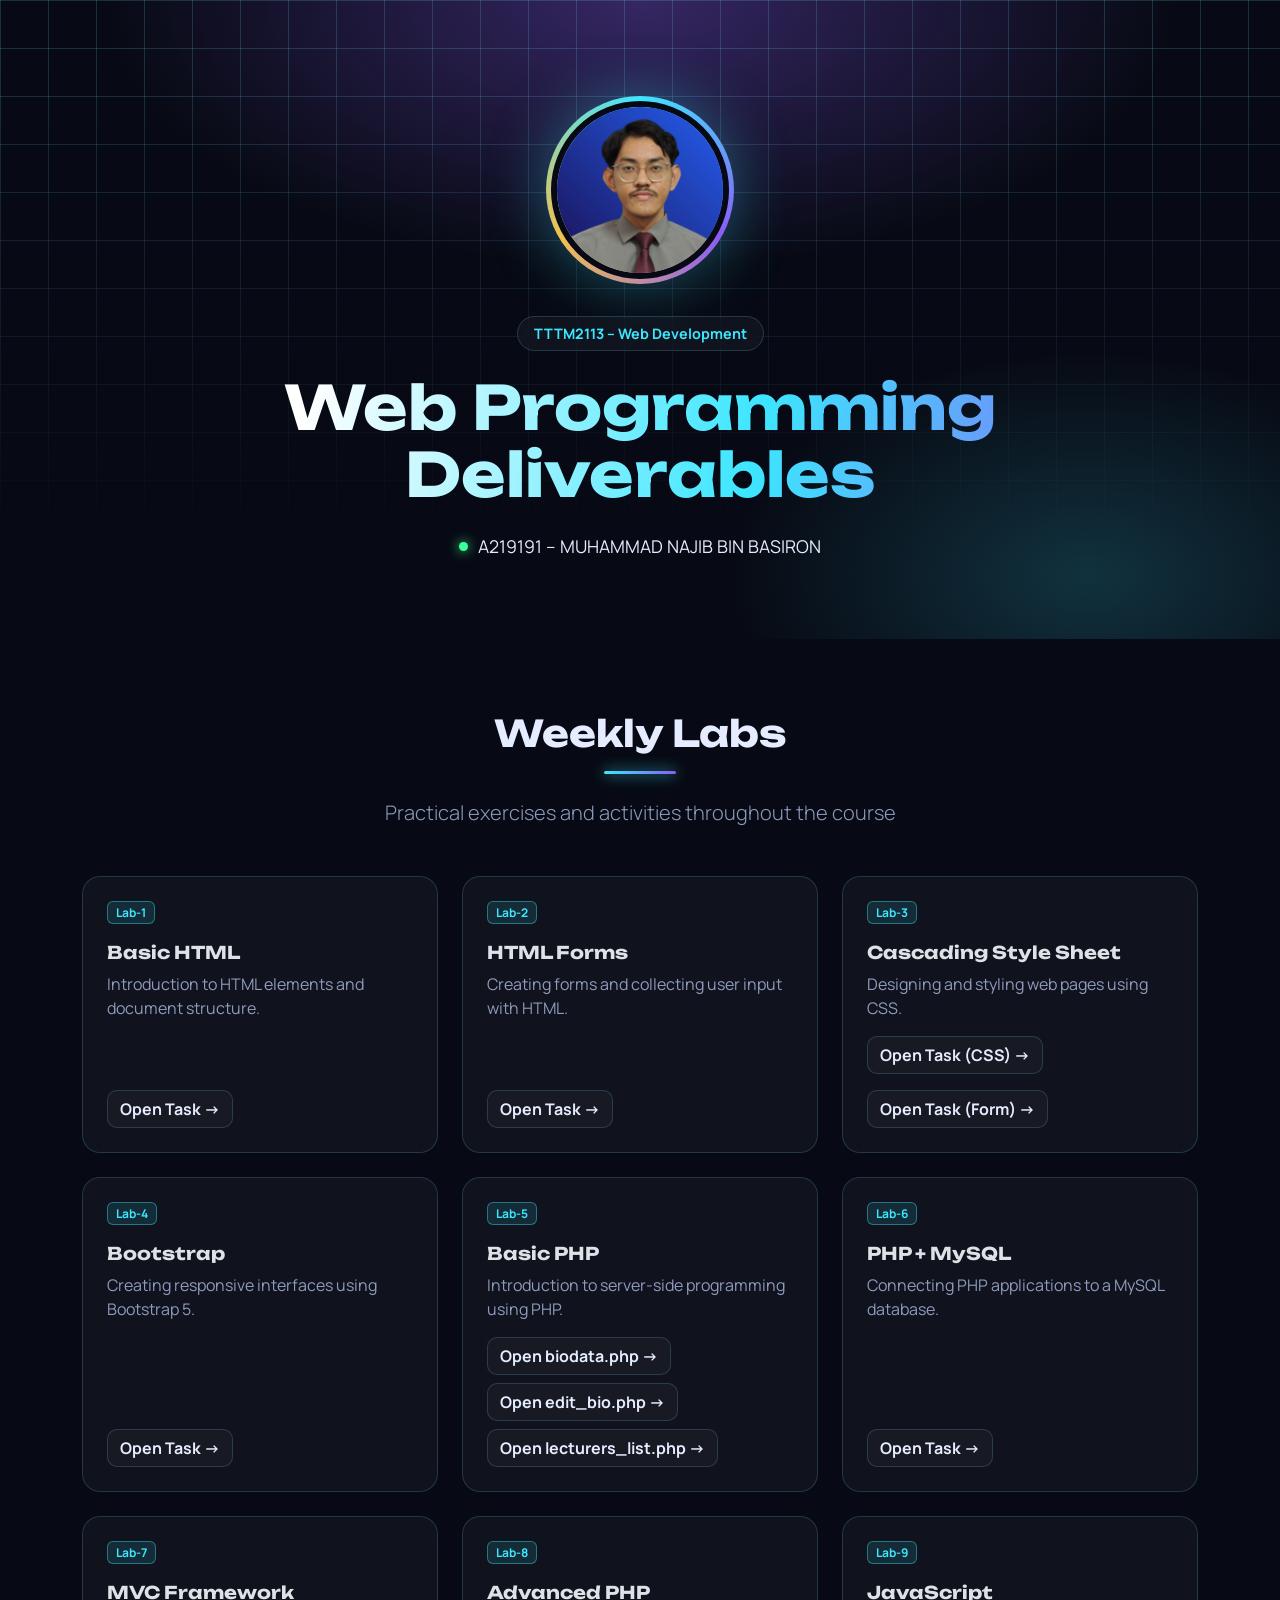
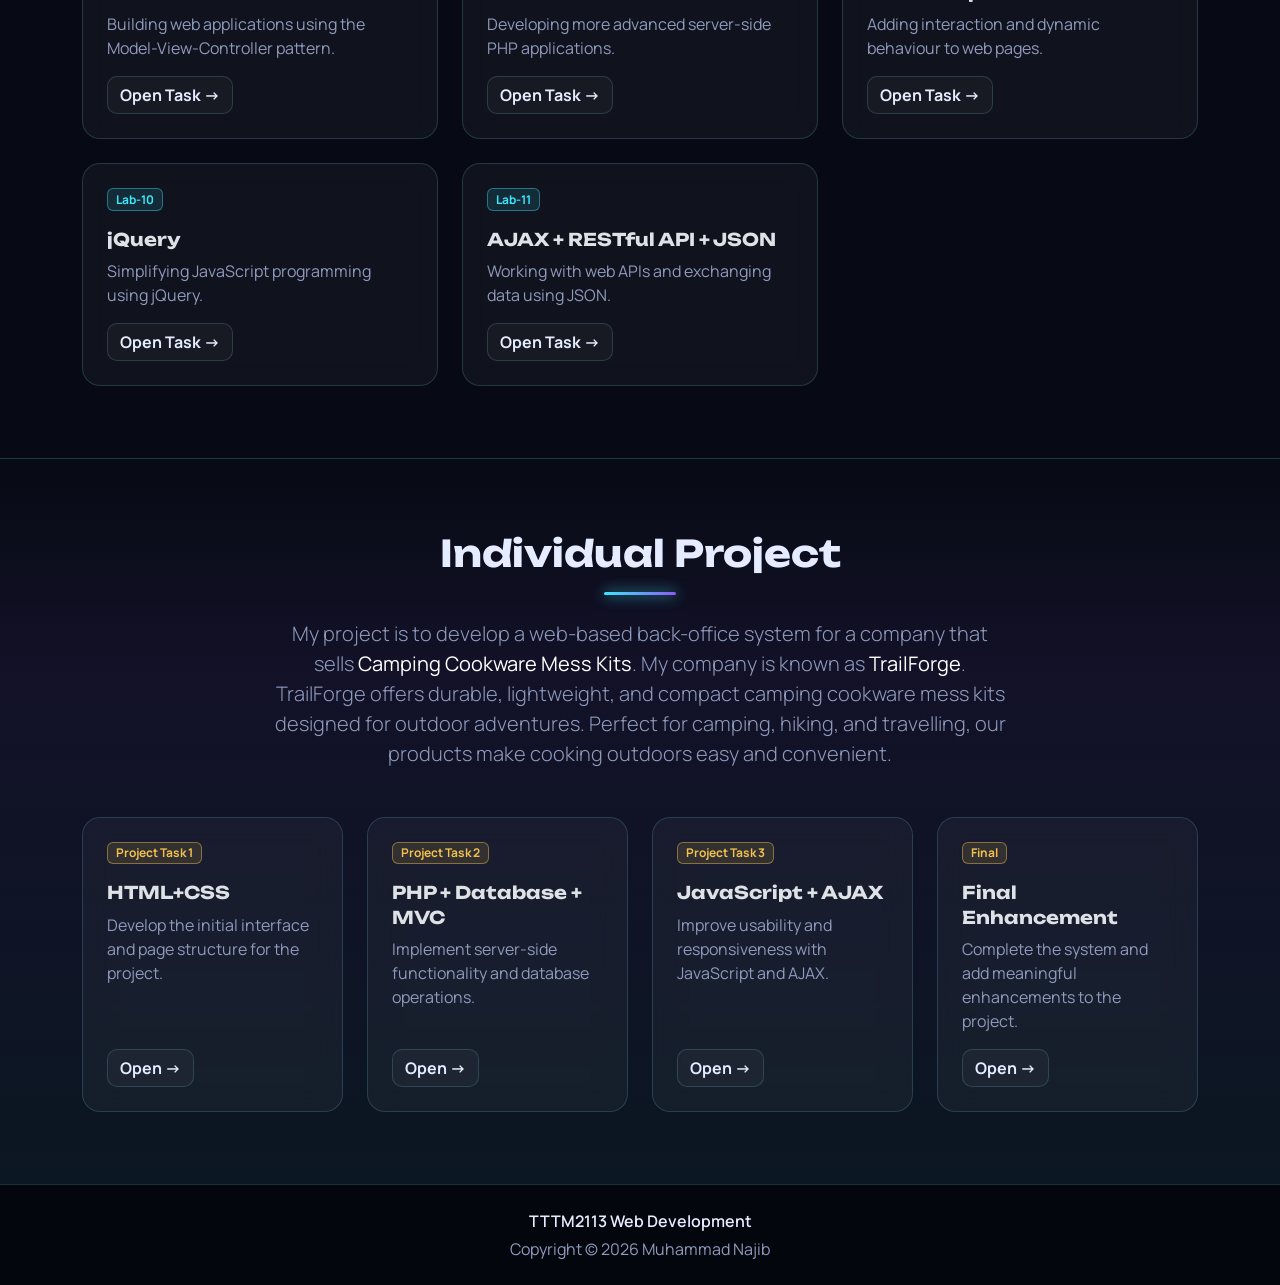
==== index.html @ c8282690 "Add files via upload" ====
<!DOCTYPE html>
<html lang="en" data-bs-theme="dark">
<head>
  <meta charset="utf-8">
  <meta name="viewport" content="width=device-width, initial-scale=1">
  <title>TTTM2113 Web Development Deliverables</title>
  <link rel="preconnect" href="https://fonts.googleapis.com">
  <link rel="preconnect" href="https://fonts.gstatic.com" crossorigin>
  <link href="https://fonts.googleapis.com/css2?family=Unbounded:wght@500;700&family=Manrope:wght@400;500;700&display=swap" rel="stylesheet">
  <link href="https://cdn.jsdelivr.net/npm/bootstrap@5.3.8/dist/css/bootstrap.min.css" rel="stylesheet">
  <style>
    :root {
      --void: #070a14;
      --panel: rgba(255, 255, 255, .04);
      --line: rgba(120, 220, 255, .18);
      --cyan: #3de6ff;
      --violet: #8b5cf6;
      --gold: #f2c14e;
      --text: #e6ecff;
      --muted: #8f9bbd;
    }
    body {
      background: var(--void);
      color: var(--text);
      font-family: "Manrope", system-ui, sans-serif;
      overflow-x: hidden;
    }
    h1, h2, h3, .display-font { font-family: "Unbounded", "Manrope", sans-serif; }
    .text-body-secondary { color: var(--muted) !important; }

    /* ---------- Hero ---------- */
    .hero {
      position: relative;
      isolation: isolate;
      padding: 6rem 0 5rem;
      text-align: center;
      background:
        radial-gradient(60% 60% at 50% 0%, rgba(139, 92, 246, .35), transparent 70%),
        radial-gradient(40% 50% at 85% 90%, rgba(61, 230, 255, .18), transparent 70%);
    }
    .hero::before {            /* perspective grid */
      content: "";
      position: absolute; inset: 0; z-index: -1;
      background-image:
        linear-gradient(var(--line) 1px, transparent 1px),
        linear-gradient(90deg, var(--line) 1px, transparent 1px);
      background-size: 48px 48px;
      mask-image: linear-gradient(to bottom, #000 10%, transparent 85%);
      animation: drift 14s linear infinite;
    }
    @keyframes drift { to { background-position: 0 48px, 48px 0; } }

    .avatar-ring {
      position: relative;
      width: 188px; height: 188px;
      margin: 0 auto 2rem;
      border-radius: 50%;
      padding: 5px;
      background: conic-gradient(from 0deg, var(--cyan), var(--violet), var(--gold), var(--cyan));
      animation: spin 6s linear infinite;
      box-shadow: 0 0 60px rgba(61, 230, 255, .35);
    }
    .avatar-ring img {
      width: 100%; height: 100%;
      object-fit: cover;
      border-radius: 50%;
      border: 6px solid var(--void);
      animation: spin 6s linear infinite reverse;  
    }
    @keyframes spin { to { transform: rotate(360deg); } }

    .course-tag {
      display: inline-block;
      padding: .35rem 1rem;
      border: 1px solid var(--line);
      border-radius: 999px;
      background: var(--panel);
      backdrop-filter: blur(8px);
      color: var(--cyan);
      font-weight: 700;
      font-size: .9rem;
    }
    .hero h1 {
      font-weight: 700;
      font-size: clamp(2rem, 5.5vw, 3.8rem);
      line-height: 1.1;
      background: linear-gradient(100deg, #fff 20%, var(--cyan) 60%, var(--violet));
      -webkit-background-clip: text;
      background-clip: text;
      color: transparent;
    }
    .student-id {
      display: inline-flex; align-items: center; gap: .6rem;
      color: var(--text);
      font-size: 1.1rem;
    }
    .student-id::before {
      content: "";
      width: 9px; height: 9px; border-radius: 50%;
      background: #3dff9a;
      box-shadow: 0 0 12px #3dff9a;
      animation: pulse 2s ease-in-out infinite;
    }
    @keyframes pulse { 50% { opacity: .35; } }

    .section-title { font-weight: 700; font-size: clamp(1.5rem, 3.5vw, 2.3rem); }
    .section-title::after {
      content: "";
      display: block;
      width: 72px; height: 3px;
      margin: 1rem auto 0;
      background: linear-gradient(90deg, var(--cyan), var(--violet));
      box-shadow: 0 0 14px var(--cyan);
      border-radius: 3px;
    }
    .project-zone {
      background: linear-gradient(180deg, transparent, rgba(139, 92, 246, .09) 30%, rgba(61, 230, 255, .06) 100%);
      border-top: 1px solid var(--line);
    }

    .tech-card {
      position: relative;
      overflow: hidden;
      border: 1px solid var(--line) !important;
      border-radius: 18px;
      background: var(--panel);
      backdrop-filter: blur(14px);
      transition: transform .25s ease, border-color .25s ease;
    }
    .tech-card::before {         /* cursor-following glow */
      content: "";
      position: absolute; inset: 0;
      background: radial-gradient(320px circle at var(--mx, 50%) var(--my, 0%), rgba(61, 230, 255, .16), transparent 60%);
      opacity: 0;
      transition: opacity .25s ease;
      pointer-events: none;
    }
    .tech-card:hover { transform: translateY(-6px); border-color: var(--cyan) !important; }
    .tech-card:hover::before { opacity: 1; }
    .tech-card h3 { font-size: 1.1rem; line-height: 1.4; }

    .tech-card .badge {
      background: rgba(61, 230, 255, .12) !important;
      color: var(--cyan) !important;
      border: 1px solid rgba(61, 230, 255, .4);
      font-family: "Manrope", sans-serif;
      font-weight: 700;
    }
    .project-zone .tech-card .badge {
      background: rgba(242, 193, 78, .12) !important;
      color: var(--gold) !important;
      border-color: rgba(242, 193, 78, .45);
    }
    .btn-glow {
      color: var(--text);
      border: 1px solid var(--line);
      border-radius: 10px;
      background: rgba(255, 255, 255, .03);
      font-weight: 700;
      transition: background .25s ease, box-shadow .25s ease, color .25s ease;
    }
    .tech-card:hover .btn-glow {
      color: #04101a;
      background: var(--cyan);
      box-shadow: 0 0 22px rgba(61, 230, 255, .6);
    }

    /* ---------- Footer ---------- */
    footer { border-top: 1px solid var(--line); background: #04060d; }

    a:focus-visible, .btn:focus-visible { outline: 2px solid var(--gold); outline-offset: 3px; }
    @media (prefers-reduced-motion: reduce) {
      *, *::before { animation: none !important; transition: none !important; }
    }
  </style>
</head>

<body>

  <!-- HERO -->
  <header class="hero">
    <div class="container">
      <div class="avatar-ring">
        <img src="gambarr.png" alt="Student photo">
      </div>
      <p class="mb-4"><span class="course-tag">TTTM2113 – Web Development</span></p>
      <h1 class="mb-4">Web Programming<br>Deliverables</h1>
      <p class="student-id mb-0">A219191 – MUHAMMAD NAJIB BIN BASIRON</p>
    </div>
  </header>

  <!-- WEEKLY LABS -->
  <main class="container py-5 my-4">
    <div class="text-center mb-5">
      <h2 class="section-title mb-4">Weekly Labs</h2>
      <p class="lead text-body-secondary mb-0">Practical exercises and activities throughout the course</p>
    </div>

    <div class="row g-4">

      <div class="col-md-6 col-lg-4"><div class="card tech-card h-100"><div class="card-body p-4 d-flex flex-column bg-transparent">
        <span class="badge mb-3 align-self-start">Lab-1</span>
        <h3 class="fw-bold">Basic HTML</h3>
        <p class="text-body-secondary">Introduction to HTML elements and document structure.</p>
        <a href="http://lrgs.ftsm.ukm.my/users/a219191/lab-1/" class="btn btn-glow stretched-link mt-auto align-self-start">Open Task →</a>
      </div></div></div>

      <div class="col-md-6 col-lg-4"><div class="card tech-card h-100"><div class="card-body p-4 d-flex flex-column bg-transparent">
        <span class="badge mb-3 align-self-start">Lab-2</span>
        <h3 class="fw-bold">HTML Forms</h3>
        <p class="text-body-secondary">Creating forms and collecting user input with HTML.</p>
        <a href="http://lrgs.ftsm.ukm.my/users/a219191/lab-2/" class="btn btn-glow stretched-link mt-auto align-self-start">Open Task →</a>
      </div></div></div>

<div class="col-md-6 col-lg-4">
  <div class="card tech-card h-100">
    <div class="card-body p-4 d-flex flex-column bg-transparent">
      <span class="badge mb-3 align-self-start">Lab-3</span>
      <h3 class="fw-bold">Cascading Style Sheet</h3>
      <p class="text-body-secondary">Designing and styling web pages using CSS.</p>

      <div class="d-flex flex-wrap gap-3 mt-auto">
        <a href="http://lrgs.ftsm.ukm.my/users/a219191/lab-3/content.php"
           class="btn btn-glow stretched-link">Open Task (CSS) →</a>

        <a href="http://lrgs.ftsm.ukm.my/users/a219191/lab-3/biodata.php"
           class="btn btn-glow position-relative"
           style="z-index: 2;">Open Task (Form) →</a>
      </div>
    </div>
  </div>
</div>

      <div class="col-md-6 col-lg-4"><div class="card tech-card h-100"><div class="card-body p-4 d-flex flex-column bg-transparent">
        <span class="badge mb-3 align-self-start">Lab-4</span>
        <h3 class="fw-bold">Bootstrap</h3>
        <p class="text-body-secondary">Creating responsive interfaces using Bootstrap 5.</p>
        <a href="http://lrgs.ftsm.ukm.my/users/a219191/lab-4/cv.html" class="btn btn-glow stretched-link mt-auto align-self-start">Open Task →</a>
      </div></div></div>

<div class="col-md-6 col-lg-4"><div class="card tech-card h-100"><div class="card-body p-4 d-flex flex-column bg-transparent">
  <span class="badge mb-3 align-self-start">Lab-5</span>
  <h3 class="fw-bold">Basic PHP</h3>
  <p class="text-body-secondary">Introduction to server-side programming using PHP.</p>
  <div class="d-flex flex-wrap gap-2 mt-auto">
    <a href="http://lrgs.ftsm.ukm.my/users/a219191/lab-5/biodata.php/" class="btn btn-glow">Open biodata.php →</a>
    <a href="http://lrgs.ftsm.ukm.my/users/a219191/lab-5/edit_bio.php/" class="btn btn-glow">Open edit_bio.php →</a>
    <a href="http://lrgs.ftsm.ukm.my/users/a219191/lab-5/lecturers_list.php/" class="btn btn-glow">Open lecturers_list.php →</a>
  </div>
</div></div></div>

      <div class="col-md-6 col-lg-4"><div class="card tech-card h-100"><div class="card-body p-4 d-flex flex-column bg-transparent">
        <span class="badge mb-3 align-self-start">Lab-6</span>
        <h3 class="fw-bold">PHP + MySQL</h3>
        <p class="text-body-secondary">Connecting PHP applications to a MySQL database.</p>
        <a href="#" class="btn btn-glow stretched-link mt-auto align-self-start">Open Task →</a>
      </div></div></div>

      <div class="col-md-6 col-lg-4"><div class="card tech-card h-100"><div class="card-body p-4 d-flex flex-column bg-transparent">
        <span class="badge mb-3 align-self-start">Lab-7</span>
        <h3 class="fw-bold">MVC Framework</h3>
        <p class="text-body-secondary">Building web applications using the Model-View-Controller pattern.</p>
        <a href="#" class="btn btn-glow stretched-link mt-auto align-self-start">Open Task →</a>
      </div></div></div>

      <div class="col-md-6 col-lg-4"><div class="card tech-card h-100"><div class="card-body p-4 d-flex flex-column bg-transparent">
        <span class="badge mb-3 align-self-start">Lab-8</span>
        <h3 class="fw-bold">Advanced PHP</h3>
        <p class="text-body-secondary">Developing more advanced server-side PHP applications.</p>
        <a href="#" class="btn btn-glow stretched-link mt-auto align-self-start">Open Task →</a>
      </div></div></div>

      <div class="col-md-6 col-lg-4"><div class="card tech-card h-100"><div class="card-body p-4 d-flex flex-column bg-transparent">
        <span class="badge mb-3 align-self-start">Lab-9</span>
        <h3 class="fw-bold">JavaScript</h3>
        <p class="text-body-secondary">Adding interaction and dynamic behaviour to web pages.</p>
        <a href="#" class="btn btn-glow stretched-link mt-auto align-self-start">Open Task →</a>
      </div></div></div>

      <div class="col-md-6 col-lg-4"><div class="card tech-card h-100"><div class="card-body p-4 d-flex flex-column bg-transparent">
        <span class="badge mb-3 align-self-start">Lab-10</span>
        <h3 class="fw-bold">jQuery</h3>
        <p class="text-body-secondary">Simplifying JavaScript programming using jQuery.</p>
        <a href="#" class="btn btn-glow stretched-link mt-auto align-self-start">Open Task →</a>
      </div></div></div>

      <div class="col-md-6 col-lg-4"><div class="card tech-card h-100"><div class="card-body p-4 d-flex flex-column bg-transparent">
        <span class="badge mb-3 align-self-start">Lab-11</span>
        <h3 class="fw-bold">AJAX + RESTful API + JSON</h3>
        <p class="text-body-secondary">Working with web APIs and exchanging data using JSON.</p>
        <a href="#" class="btn btn-glow stretched-link mt-auto align-self-start">Open Task →</a>
      </div></div></div>

    </div>
  </main>

  <section class="project-zone py-5">
    <div class="container py-4">

      <div class="text-center mb-5">
        <h2 class="section-title mb-4">Individual Project</h2>
        <p class="lead text-body-secondary mx-auto mb-0" style="max-width: 46rem;">
          My project is to develop a web-based back-office system
          for a company that sells <strong class="text-white"> Camping Cookware Mess Kits</strong>.
          My company is known as <strong class="text-white"> TrailForge</strong>. TrailForge offers durable, lightweight, and compact camping cookware mess kits designed for outdoor adventures. Perfect for camping, hiking, and travelling, our products make cooking outdoors easy and convenient.
        </p>
      </div>

      <div class="row g-4">

        <div class="col-md-6 col-xl-3"><div class="card tech-card h-100"><div class="card-body p-4 d-flex flex-column bg-transparent">
          <span class="badge mb-3 align-self-start">Project Task 1</span>
          <h3 class="fw-bold">HTML+CSS</h3>
          <p class="text-body-secondary">Develop the initial interface and page structure for the project.</p>
          <a href="http://lrgs.ftsm.ukm.my/users/a219191/pt1/home.php" target="_blank" class="btn btn-glow stretched-link mt-auto align-self-start">Open →</a>
        </div></div></div>

        <div class="col-md-6 col-xl-3"><div class="card tech-card h-100"><div class="card-body p-4 d-flex flex-column bg-transparent">
          <span class="badge mb-3 align-self-start">Project Task 2</span>
          <h3 class="fw-bold">PHP + Database + MVC</h3>
          <p class="text-body-secondary">Implement server-side functionality and database operations.</p>
          <a href="#" class="btn btn-glow stretched-link mt-auto align-self-start">Open →</a>
        </div></div></div>

        <div class="col-md-6 col-xl-3"><div class="card tech-card h-100"><div class="card-body p-4 d-flex flex-column bg-transparent">
          <span class="badge mb-3 align-self-start">Project Task 3</span>
          <h3 class="fw-bold">JavaScript + AJAX</h3>
          <p class="text-body-secondary">Improve usability and responsiveness with JavaScript and AJAX.</p>
          <a href="#" class="btn btn-glow stretched-link mt-auto align-self-start">Open →</a>
        </div></div></div>

        <div class="col-md-6 col-xl-3"><div class="card tech-card h-100"><div class="card-body p-4 d-flex flex-column bg-transparent">
          <span class="badge mb-3 align-self-start">Final</span>
          <h3 class="fw-bold">Final Enhancement</h3>
          <p class="text-body-secondary">Complete the system and add meaningful enhancements to the project.</p>
          <a href="#" class="btn btn-glow stretched-link mt-auto align-self-start">Open →</a>
        </div></div></div>

      </div>
    </div>
  </section>

  <footer class="text-center py-4">
    <div class="container">
      <p class="fw-semibold mb-1">TTTM2113 Web Development</p>
      <p class="text-body-secondary mb-0">Copyright © 2026 Muhammad Najib</p>
    </div>
  </footer>

  <script src="https://cdn.jsdelivr.net/npm/bootstrap@5.3.8/dist/js/bootstrap.bundle.min.js"></script>
  <script>
    // Cursor-following glow on cards
    document.querySelectorAll('.tech-card').forEach(card => {
      card.addEventListener('pointermove', e => {
        const r = card.getBoundingClientRect();
        card.style.setProperty('--mx', (e.clientX - r.left) + 'px');
        card.style.setProperty('--my', (e.clientY - r.top) + 'px');
      });
    });
  </script>
</body>
</html>
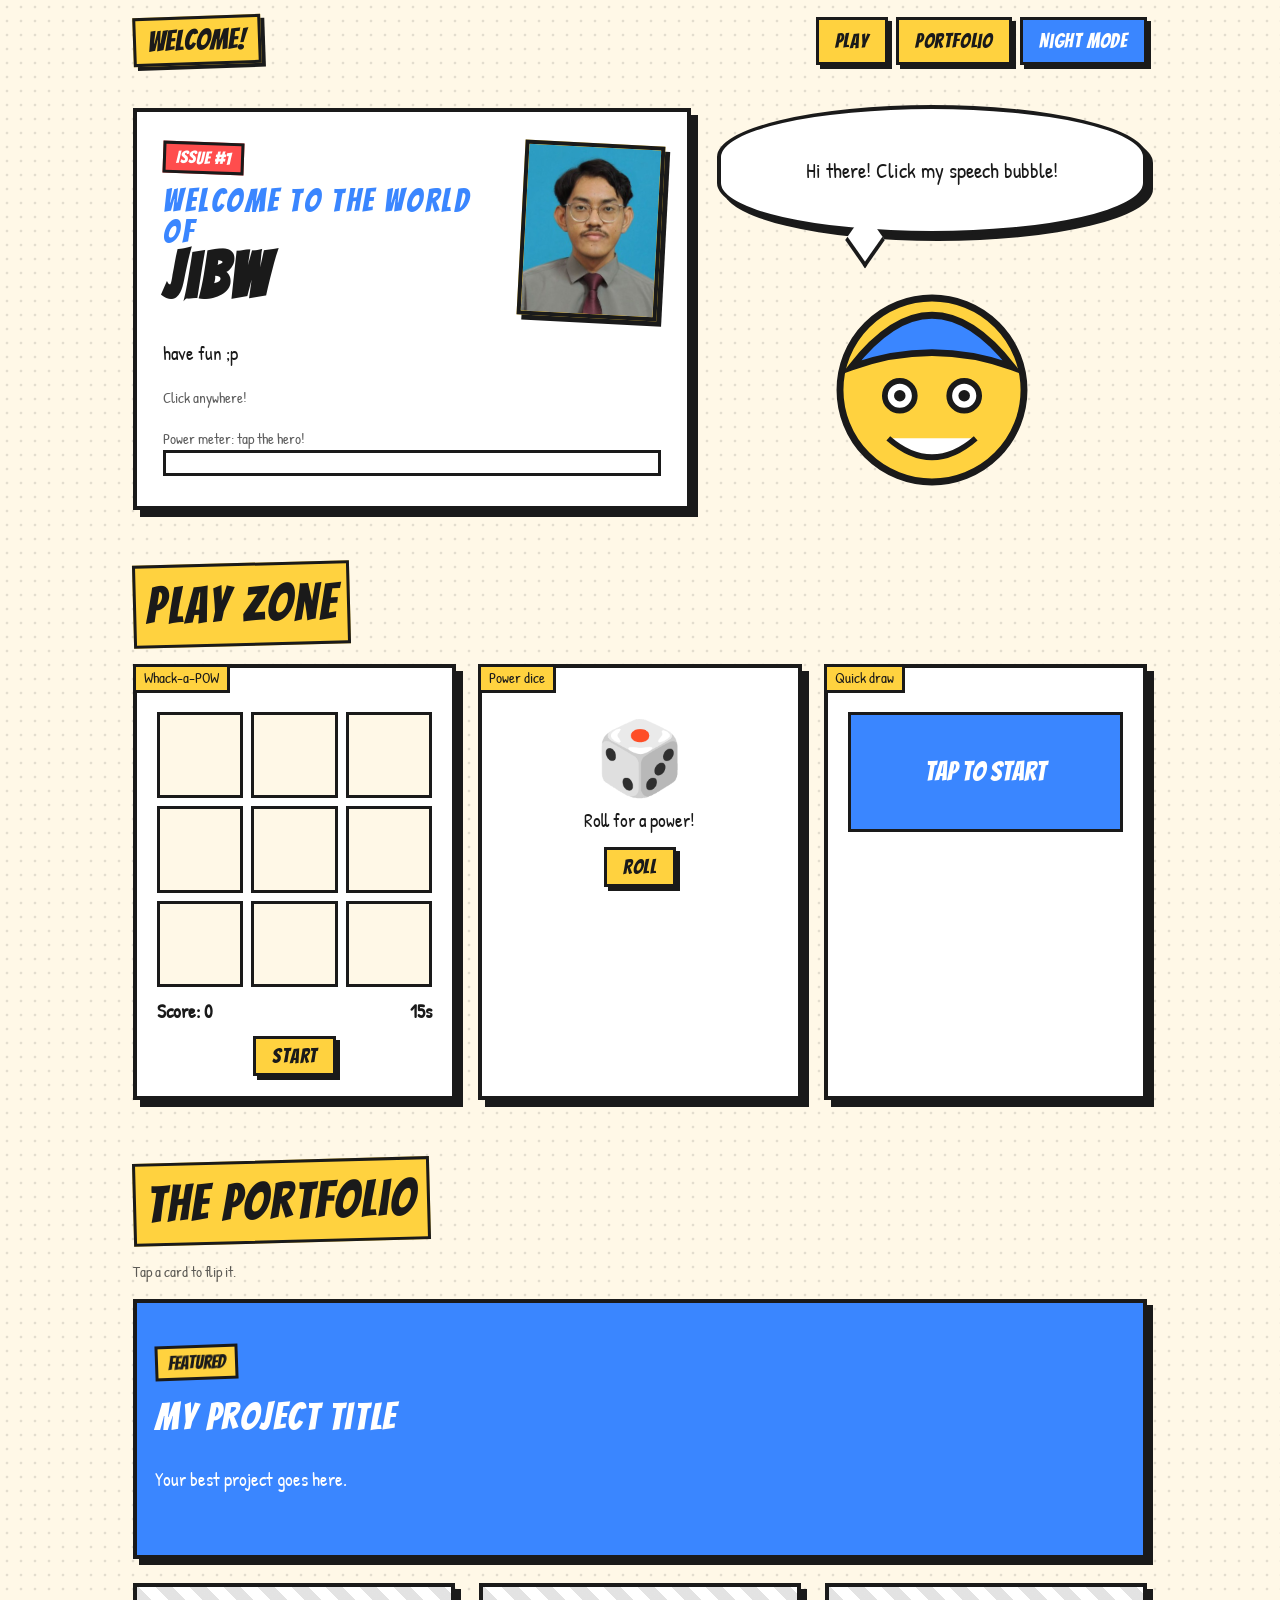
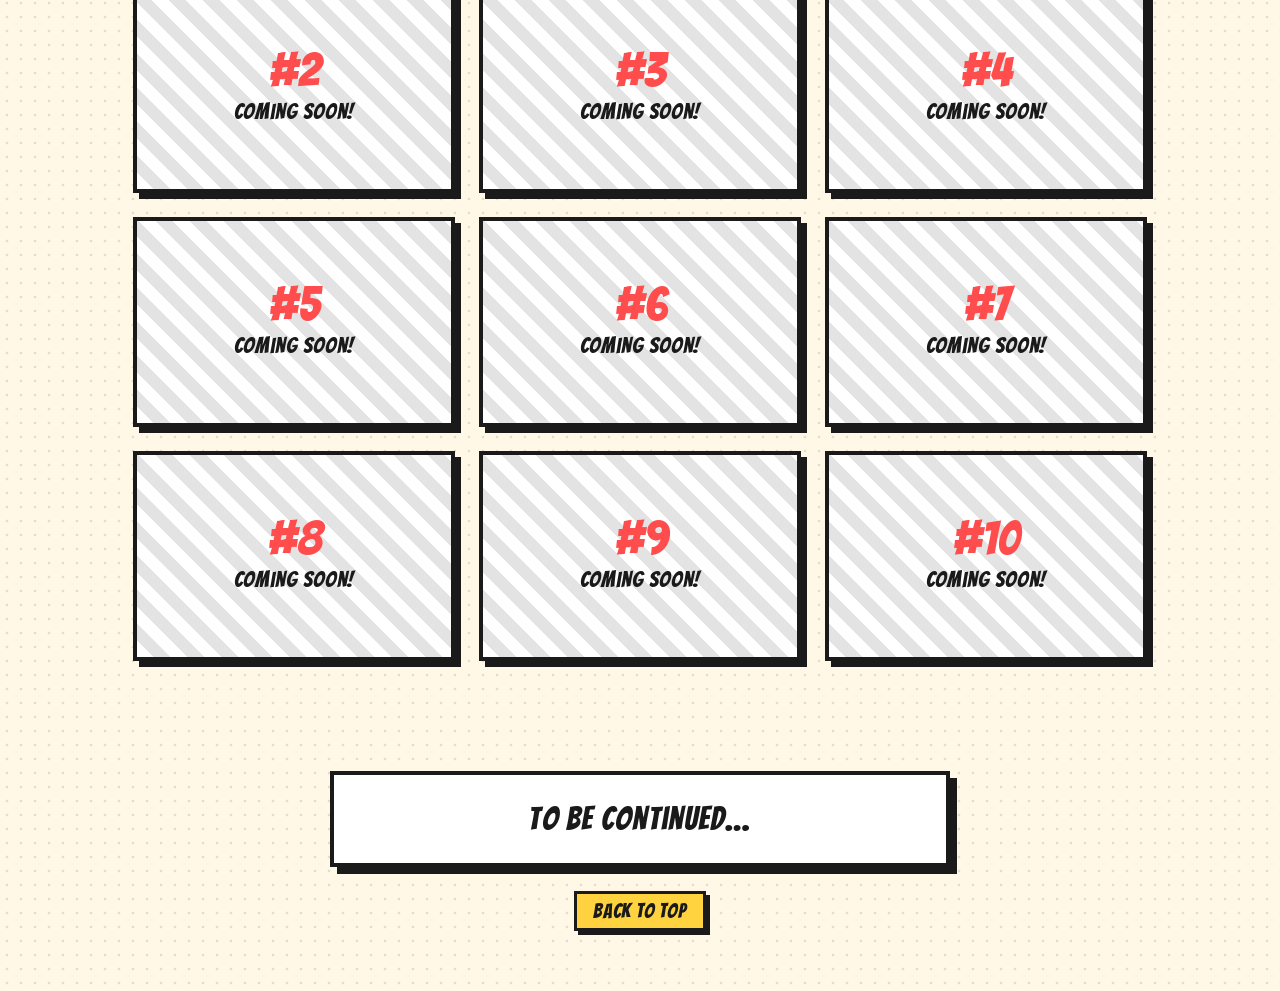
==== commit e7ba1cab: "Add files via upload" ====
--- a/index.html
+++ b/index.html
@@ -1,362 +1,303 @@
-<!DOCTYPE html>
-<html lang="en" data-bs-theme="dark">
-<head>
-  <meta charset="utf-8">
-  <meta name="viewport" content="width=device-width, initial-scale=1">
-  <title>TTTM2113 Web Development Deliverables</title>
-  <link rel="preconnect" href="https://fonts.googleapis.com">
-  <link rel="preconnect" href="https://fonts.gstatic.com" crossorigin>
-  <link href="https://fonts.googleapis.com/css2?family=Unbounded:wght@500;700&family=Manrope:wght@400;500;700&display=swap" rel="stylesheet">
-  <link href="https://cdn.jsdelivr.net/npm/bootstrap@5.3.8/dist/css/bootstrap.min.css" rel="stylesheet">
-  <style>
-    :root {
-      --void: #070a14;
-      --panel: rgba(255, 255, 255, .04);
-      --line: rgba(120, 220, 255, .18);
-      --cyan: #3de6ff;
-      --violet: #8b5cf6;
-      --gold: #f2c14e;
-      --text: #e6ecff;
-      --muted: #8f9bbd;
-    }
-    body {
-      background: var(--void);
-      color: var(--text);
-      font-family: "Manrope", system-ui, sans-serif;
-      overflow-x: hidden;
-    }
-    h1, h2, h3, .display-font { font-family: "Unbounded", "Manrope", sans-serif; }
-    .text-body-secondary { color: var(--muted) !important; }
-
-    /* ---------- Hero ---------- */
-    .hero {
-      position: relative;
-      isolation: isolate;
-      padding: 6rem 0 5rem;
-      text-align: center;
-      background:
-        radial-gradient(60% 60% at 50% 0%, rgba(139, 92, 246, .35), transparent 70%),
-        radial-gradient(40% 50% at 85% 90%, rgba(61, 230, 255, .18), transparent 70%);
-    }
-    .hero::before {            /* perspective grid */
-      content: "";
-      position: absolute; inset: 0; z-index: -1;
-      background-image:
-        linear-gradient(var(--line) 1px, transparent 1px),
-        linear-gradient(90deg, var(--line) 1px, transparent 1px);
-      background-size: 48px 48px;
-      mask-image: linear-gradient(to bottom, #000 10%, transparent 85%);
-      animation: drift 14s linear infinite;
-    }
-    @keyframes drift { to { background-position: 0 48px, 48px 0; } }
-
-    .avatar-ring {
-      position: relative;
-      width: 188px; height: 188px;
-      margin: 0 auto 2rem;
-      border-radius: 50%;
-      padding: 5px;
-      background: conic-gradient(from 0deg, var(--cyan), var(--violet), var(--gold), var(--cyan));
-      animation: spin 6s linear infinite;
-      box-shadow: 0 0 60px rgba(61, 230, 255, .35);
-    }
-    .avatar-ring img {
-      width: 100%; height: 100%;
-      object-fit: cover;
-      border-radius: 50%;
-      border: 6px solid var(--void);
-      animation: spin 6s linear infinite reverse;  
-    }
-    @keyframes spin { to { transform: rotate(360deg); } }
-
-    .course-tag {
-      display: inline-block;
-      padding: .35rem 1rem;
-      border: 1px solid var(--line);
-      border-radius: 999px;
-      background: var(--panel);
-      backdrop-filter: blur(8px);
-      color: var(--cyan);
-      font-weight: 700;
-      font-size: .9rem;
-    }
-    .hero h1 {
-      font-weight: 700;
-      font-size: clamp(2rem, 5.5vw, 3.8rem);
-      line-height: 1.1;
-      background: linear-gradient(100deg, #fff 20%, var(--cyan) 60%, var(--violet));
-      -webkit-background-clip: text;
-      background-clip: text;
-      color: transparent;
-    }
-    .student-id {
-      display: inline-flex; align-items: center; gap: .6rem;
-      color: var(--text);
-      font-size: 1.1rem;
-    }
-    .student-id::before {
-      content: "";
-      width: 9px; height: 9px; border-radius: 50%;
-      background: #3dff9a;
-      box-shadow: 0 0 12px #3dff9a;
-      animation: pulse 2s ease-in-out infinite;
-    }
-    @keyframes pulse { 50% { opacity: .35; } }
-
-    .section-title { font-weight: 700; font-size: clamp(1.5rem, 3.5vw, 2.3rem); }
-    .section-title::after {
-      content: "";
-      display: block;
-      width: 72px; height: 3px;
-      margin: 1rem auto 0;
-      background: linear-gradient(90deg, var(--cyan), var(--violet));
-      box-shadow: 0 0 14px var(--cyan);
-      border-radius: 3px;
-    }
-    .project-zone {
-      background: linear-gradient(180deg, transparent, rgba(139, 92, 246, .09) 30%, rgba(61, 230, 255, .06) 100%);
-      border-top: 1px solid var(--line);
-    }
-
-    .tech-card {
-      position: relative;
-      overflow: hidden;
-      border: 1px solid var(--line) !important;
-      border-radius: 18px;
-      background: var(--panel);
-      backdrop-filter: blur(14px);
-      transition: transform .25s ease, border-color .25s ease;
-    }
-    .tech-card::before {         /* cursor-following glow */
-      content: "";
-      position: absolute; inset: 0;
-      background: radial-gradient(320px circle at var(--mx, 50%) var(--my, 0%), rgba(61, 230, 255, .16), transparent 60%);
-      opacity: 0;
-      transition: opacity .25s ease;
-      pointer-events: none;
-    }
-    .tech-card:hover { transform: translateY(-6px); border-color: var(--cyan) !important; }
-    .tech-card:hover::before { opacity: 1; }
-    .tech-card h3 { font-size: 1.1rem; line-height: 1.4; }
-
-    .tech-card .badge {
-      background: rgba(61, 230, 255, .12) !important;
-      color: var(--cyan) !important;
-      border: 1px solid rgba(61, 230, 255, .4);
-      font-family: "Manrope", sans-serif;
-      font-weight: 700;
-    }
-    .project-zone .tech-card .badge {
-      background: rgba(242, 193, 78, .12) !important;
-      color: var(--gold) !important;
-      border-color: rgba(242, 193, 78, .45);
-    }
-    .btn-glow {
-      color: var(--text);
-      border: 1px solid var(--line);
-      border-radius: 10px;
-      background: rgba(255, 255, 255, .03);
-      font-weight: 700;
-      transition: background .25s ease, box-shadow .25s ease, color .25s ease;
-    }
-    .tech-card:hover .btn-glow {
-      color: #04101a;
-      background: var(--cyan);
-      box-shadow: 0 0 22px rgba(61, 230, 255, .6);
-    }
-
-    /* ---------- Footer ---------- */
-    footer { border-top: 1px solid var(--line); background: #04060d; }
-
-    a:focus-visible, .btn:focus-visible { outline: 2px solid var(--gold); outline-offset: 3px; }
-    @media (prefers-reduced-motion: reduce) {
-      *, *::before { animation: none !important; transition: none !important; }
-    }
-  </style>
-</head>
-
-<body>
-
-  <!-- HERO -->
-  <header class="hero">
-    <div class="container">
-      <div class="avatar-ring">
-        <img src="gambarr.png" alt="Student photo">
-      </div>
-      <p class="mb-4"><span class="course-tag">TTTM2113 – Web Development</span></p>
-      <h1 class="mb-4">Web Programming<br>Deliverables</h1>
-      <p class="student-id mb-0">A219191 – MUHAMMAD NAJIB BIN BASIRON</p>
-    </div>
-  </header>
-
-  <!-- WEEKLY LABS -->
-  <main class="container py-5 my-4">
-    <div class="text-center mb-5">
-      <h2 class="section-title mb-4">Weekly Labs</h2>
-      <p class="lead text-body-secondary mb-0">Practical exercises and activities throughout the course</p>
-    </div>
-
-    <div class="row g-4">
-
-      <div class="col-md-6 col-lg-4"><div class="card tech-card h-100"><div class="card-body p-4 d-flex flex-column bg-transparent">
-        <span class="badge mb-3 align-self-start">Lab-1</span>
-        <h3 class="fw-bold">Basic HTML</h3>
-        <p class="text-body-secondary">Introduction to HTML elements and document structure.</p>
-        <a href="http://lrgs.ftsm.ukm.my/users/a219191/lab-1/" class="btn btn-glow stretched-link mt-auto align-self-start">Open Task →</a>
-      </div></div></div>
-
-      <div class="col-md-6 col-lg-4"><div class="card tech-card h-100"><div class="card-body p-4 d-flex flex-column bg-transparent">
-        <span class="badge mb-3 align-self-start">Lab-2</span>
-        <h3 class="fw-bold">HTML Forms</h3>
-        <p class="text-body-secondary">Creating forms and collecting user input with HTML.</p>
-        <a href="http://lrgs.ftsm.ukm.my/users/a219191/lab-2/" class="btn btn-glow stretched-link mt-auto align-self-start">Open Task →</a>
-      </div></div></div>
-
-<div class="col-md-6 col-lg-4">
-  <div class="card tech-card h-100">
-    <div class="card-body p-4 d-flex flex-column bg-transparent">
-      <span class="badge mb-3 align-self-start">Lab-3</span>
-      <h3 class="fw-bold">Cascading Style Sheet</h3>
-      <p class="text-body-secondary">Designing and styling web pages using CSS.</p>
-
-      <div class="d-flex flex-wrap gap-3 mt-auto">
-        <a href="http://lrgs.ftsm.ukm.my/users/a219191/lab-3/content.php"
-           class="btn btn-glow stretched-link">Open Task (CSS) →</a>
-
-        <a href="http://lrgs.ftsm.ukm.my/users/a219191/lab-3/biodata.php"
-           class="btn btn-glow position-relative"
-           style="z-index: 2;">Open Task (Form) →</a>
-      </div>
-    </div>
-  </div>
-</div>
-
-      <div class="col-md-6 col-lg-4"><div class="card tech-card h-100"><div class="card-body p-4 d-flex flex-column bg-transparent">
-        <span class="badge mb-3 align-self-start">Lab-4</span>
-        <h3 class="fw-bold">Bootstrap</h3>
-        <p class="text-body-secondary">Creating responsive interfaces using Bootstrap 5.</p>
-        <a href="http://lrgs.ftsm.ukm.my/users/a219191/lab-4/cv.html" class="btn btn-glow stretched-link mt-auto align-self-start">Open Task →</a>
-      </div></div></div>
-
-<div class="col-md-6 col-lg-4"><div class="card tech-card h-100"><div class="card-body p-4 d-flex flex-column bg-transparent">
-  <span class="badge mb-3 align-self-start">Lab-5</span>
-  <h3 class="fw-bold">Basic PHP</h3>
-  <p class="text-body-secondary">Introduction to server-side programming using PHP.</p>
-  <div class="d-flex flex-wrap gap-2 mt-auto">
-    <a href="http://lrgs.ftsm.ukm.my/users/a219191/lab-5/biodata.php/" class="btn btn-glow">Open biodata.php →</a>
-    <a href="http://lrgs.ftsm.ukm.my/users/a219191/lab-5/edit_bio.php/" class="btn btn-glow">Open edit_bio.php →</a>
-    <a href="http://lrgs.ftsm.ukm.my/users/a219191/lab-5/lecturers_list.php/" class="btn btn-glow">Open lecturers_list.php →</a>
-  </div>
-</div></div></div>
-
-      <div class="col-md-6 col-lg-4"><div class="card tech-card h-100"><div class="card-body p-4 d-flex flex-column bg-transparent">
-        <span class="badge mb-3 align-self-start">Lab-6</span>
-        <h3 class="fw-bold">PHP + MySQL</h3>
-        <p class="text-body-secondary">Connecting PHP applications to a MySQL database.</p>
-        <a href="#" class="btn btn-glow stretched-link mt-auto align-self-start">Open Task →</a>
-      </div></div></div>
-
-      <div class="col-md-6 col-lg-4"><div class="card tech-card h-100"><div class="card-body p-4 d-flex flex-column bg-transparent">
-        <span class="badge mb-3 align-self-start">Lab-7</span>
-        <h3 class="fw-bold">MVC Framework</h3>
-        <p class="text-body-secondary">Building web applications using the Model-View-Controller pattern.</p>
-        <a href="#" class="btn btn-glow stretched-link mt-auto align-self-start">Open Task →</a>
-      </div></div></div>
-
-      <div class="col-md-6 col-lg-4"><div class="card tech-card h-100"><div class="card-body p-4 d-flex flex-column bg-transparent">
-        <span class="badge mb-3 align-self-start">Lab-8</span>
-        <h3 class="fw-bold">Advanced PHP</h3>
-        <p class="text-body-secondary">Developing more advanced server-side PHP applications.</p>
-        <a href="#" class="btn btn-glow stretched-link mt-auto align-self-start">Open Task →</a>
-      </div></div></div>
-
-      <div class="col-md-6 col-lg-4"><div class="card tech-card h-100"><div class="card-body p-4 d-flex flex-column bg-transparent">
-        <span class="badge mb-3 align-self-start">Lab-9</span>
-        <h3 class="fw-bold">JavaScript</h3>
-        <p class="text-body-secondary">Adding interaction and dynamic behaviour to web pages.</p>
-        <a href="#" class="btn btn-glow stretched-link mt-auto align-self-start">Open Task →</a>
-      </div></div></div>
-
-      <div class="col-md-6 col-lg-4"><div class="card tech-card h-100"><div class="card-body p-4 d-flex flex-column bg-transparent">
-        <span class="badge mb-3 align-self-start">Lab-10</span>
-        <h3 class="fw-bold">jQuery</h3>
-        <p class="text-body-secondary">Simplifying JavaScript programming using jQuery.</p>
-        <a href="#" class="btn btn-glow stretched-link mt-auto align-self-start">Open Task →</a>
-      </div></div></div>
-
-      <div class="col-md-6 col-lg-4"><div class="card tech-card h-100"><div class="card-body p-4 d-flex flex-column bg-transparent">
-        <span class="badge mb-3 align-self-start">Lab-11</span>
-        <h3 class="fw-bold">AJAX + RESTful API + JSON</h3>
-        <p class="text-body-secondary">Working with web APIs and exchanging data using JSON.</p>
-        <a href="#" class="btn btn-glow stretched-link mt-auto align-self-start">Open Task →</a>
-      </div></div></div>
-
-    </div>
-  </main>
-
-  <section class="project-zone py-5">
-    <div class="container py-4">
-
-      <div class="text-center mb-5">
-        <h2 class="section-title mb-4">Individual Project</h2>
-        <p class="lead text-body-secondary mx-auto mb-0" style="max-width: 46rem;">
-          My project is to develop a web-based back-office system
-          for a company that sells <strong class="text-white"> Camping Cookware Mess Kits</strong>.
-          My company is known as <strong class="text-white"> TrailForge</strong>. TrailForge offers durable, lightweight, and compact camping cookware mess kits designed for outdoor adventures. Perfect for camping, hiking, and travelling, our products make cooking outdoors easy and convenient.
-        </p>
-      </div>
-
-      <div class="row g-4">
-
-        <div class="col-md-6 col-xl-3"><div class="card tech-card h-100"><div class="card-body p-4 d-flex flex-column bg-transparent">
-          <span class="badge mb-3 align-self-start">Project Task 1</span>
-          <h3 class="fw-bold">HTML+CSS</h3>
-          <p class="text-body-secondary">Develop the initial interface and page structure for the project.</p>
-          <a href="http://lrgs.ftsm.ukm.my/users/a219191/pt1/home.php" target="_blank" class="btn btn-glow stretched-link mt-auto align-self-start">Open →</a>
-        </div></div></div>
-
-        <div class="col-md-6 col-xl-3"><div class="card tech-card h-100"><div class="card-body p-4 d-flex flex-column bg-transparent">
-          <span class="badge mb-3 align-self-start">Project Task 2</span>
-          <h3 class="fw-bold">PHP + Database + MVC</h3>
-          <p class="text-body-secondary">Implement server-side functionality and database operations.</p>
-          <a href="#" class="btn btn-glow stretched-link mt-auto align-self-start">Open →</a>
-        </div></div></div>
-
-        <div class="col-md-6 col-xl-3"><div class="card tech-card h-100"><div class="card-body p-4 d-flex flex-column bg-transparent">
-          <span class="badge mb-3 align-self-start">Project Task 3</span>
-          <h3 class="fw-bold">JavaScript + AJAX</h3>
-          <p class="text-body-secondary">Improve usability and responsiveness with JavaScript and AJAX.</p>
-          <a href="#" class="btn btn-glow stretched-link mt-auto align-self-start">Open →</a>
-        </div></div></div>
-
-        <div class="col-md-6 col-xl-3"><div class="card tech-card h-100"><div class="card-body p-4 d-flex flex-column bg-transparent">
-          <span class="badge mb-3 align-self-start">Final</span>
-          <h3 class="fw-bold">Final Enhancement</h3>
-          <p class="text-body-secondary">Complete the system and add meaningful enhancements to the project.</p>
-          <a href="#" class="btn btn-glow stretched-link mt-auto align-self-start">Open →</a>
-        </div></div></div>
-
-      </div>
-    </div>
-  </section>
-
-  <footer class="text-center py-4">
-    <div class="container">
-      <p class="fw-semibold mb-1">TTTM2113 Web Development</p>
-      <p class="text-body-secondary mb-0">Copyright © 2026 Muhammad Najib</p>
-    </div>
-  </footer>
-
-  <script src="https://cdn.jsdelivr.net/npm/bootstrap@5.3.8/dist/js/bootstrap.bundle.min.js"></script>
-  <script>
-    // Cursor-following glow on cards
-    document.querySelectorAll('.tech-card').forEach(card => {
-      card.addEventListener('pointermove', e => {
-        const r = card.getBoundingClientRect();
-        card.style.setProperty('--mx', (e.clientX - r.left) + 'px');
-        card.style.setProperty('--my', (e.clientY - r.top) + 'px');
-      });
-    });
-  </script>
-</body>
+<!DOCTYPE html>
+<html lang="en">
+<head>
+<meta charset="utf-8">
+<meta name="viewport" content="width=device-width, initial-scale=1, viewport-fit=cover">
+<title>jib's personal</title>
+<link href="https://fonts.googleapis.com/css2?family=Bangers&family=Patrick+Hand&display=swap" rel="stylesheet">
+<style>
+:root{--paper:#fff8e7;--ink:#1a1a1a;--card:#ffffff;--yellow:#ffd23f;--red:#ff4d4d;--blue:#3a86ff;--dots:rgba(26,26,26,.12);
+box-sizing:border-box;padding-top:env(safe-area-inset-top,0px);padding-bottom:env(safe-area-inset-bottom,0px)}
+@media (prefers-color-scheme:dark){:root:not([data-theme="light"]){--paper:#14172b;--ink:#f4f0e6;--card:#1f2340;--dots:rgba(255,255,255,.08)}}
+:root[data-theme="dark"]{--paper:#14172b;--ink:#f4f0e6;--card:#1f2340;--dots:rgba(255,255,255,.08)}
+html{scroll-padding-top:env(safe-area-inset-top,0px);scroll-behavior:smooth}
+*,*::before,*::after{box-sizing:border-box}
+body{margin:0;background:var(--paper);color:var(--ink);font-family:"Patrick Hand","Comic Sans MS",cursive,sans-serif;font-size:1.2rem;line-height:1.5;
+background-image:radial-gradient(var(--dots) 1.5px,transparent 1.6px);background-size:14px 14px;overflow-x:hidden}
+h1,h2,h3,.btn,.sfx{font-family:Bangers,Impact,"Arial Black",sans-serif;letter-spacing:.04em;font-weight:400;margin:0}
+a{color:inherit}
+:focus-visible{outline:3px solid var(--blue);outline-offset:3px}
+.wrap{max-width:1050px;margin:0 auto;padding:0 18px}
+.panel{background:var(--card);border:4px solid var(--ink);box-shadow:7px 7px 0 var(--ink);padding:20px;position:relative}
+nav{display:flex;justify-content:space-between;align-items:center;padding:16px 0;gap:10px;flex-wrap:wrap}
+nav .logo{font-family:Bangers,Impact,sans-serif;font-size:1.8rem;background:var(--yellow);color:#1a1a1a;border:3px solid var(--ink);padding:0 12px;transform:rotate(-2deg);box-shadow:4px 4px 0 var(--ink)}
+nav div{display:flex;gap:8px;flex-wrap:wrap}
+.btn{font-size:1.25rem;background:var(--yellow);color:#1a1a1a;border:3px solid var(--ink);padding:6px 16px;cursor:pointer;box-shadow:4px 4px 0 var(--ink);text-decoration:none;display:inline-block;transition:transform .1s,box-shadow .1s}
+.btn:hover{transform:translate(-2px,-2px);box-shadow:6px 6px 0 var(--ink)}
+.btn:active{transform:translate(4px,4px);box-shadow:0 0 0 var(--ink)}
+.btn.blue{background:var(--blue);color:#fff}
+.hero{display:grid;grid-template-columns:1.3fr 1fr;gap:26px;padding:24px 0 50px;align-items:center}
+.hero .panel:first-child{padding:30px 26px}
+.issue{display:inline-block;background:var(--red);color:#fff;border:3px solid var(--ink);padding:0 10px;font-family:Bangers,sans-serif;font-size:1.1rem;transform:rotate(2deg)}
+h1{font-size:clamp(2.8rem,8vw,5.2rem);line-height:.95;margin:12px 0}
+h1 span{display:block;font-size:.5em;color:var(--blue)}
+[contenteditable]{outline:none;border-bottom:3px dashed var(--red);cursor:text}
+.hint{font-size:.95rem;opacity:.7}
+.bubble{background:#fff;color:#1a1a1a;border:4px solid var(--ink);border-radius:50% / 40%;padding:28px 30px;text-align:center;position:relative;cursor:pointer;min-height:130px;display:flex;align-items:center;justify-content:center;font-size:1.3rem;box-shadow:6px 6px 0 var(--ink)}
+.bubble::after{content:"";position:absolute;bottom:-26px;left:30%;width:34px;height:34px;background:#fff;border-right:4px solid var(--ink);border-bottom:4px solid var(--ink);transform:rotate(45deg) skew(10deg,10deg)}
+.hero-art{text-align:center}
+.hero-art svg{width:min(230px,70%);margin-top:40px;cursor:pointer;transition:transform .15s}
+.hero-art svg:active{transform:scale(.92) rotate(-4deg)}
+.power{margin-top:18px}
+.bar{height:26px;border:3px solid var(--ink);background:var(--card);overflow:hidden}
+.bar i{display:block;height:100%;width:0;background:var(--red);transition:width .25s}
+h2{font-size:clamp(2.2rem,5vw,3.2rem);margin-bottom:18px}
+h2 mark{background:var(--yellow);color:#1a1a1a;padding:0 10px;border:3px solid var(--ink);display:inline-block;transform:rotate(-1.5deg)}
+.about{display:grid;grid-template-columns:repeat(3,1fr);gap:22px;margin-bottom:60px}
+.about .panel{cursor:pointer;transition:transform .15s}
+.about .panel:hover{transform:rotate(-1deg) scale(1.02)}
+.about h3{font-size:1.7rem;color:var(--blue);margin-bottom:6px}
+.caption{position:absolute;top:-4px;left:-4px;background:var(--yellow);color:#1a1a1a;border:3px solid var(--ink);font-size:.95rem;padding:0 8px}
+.about .panel p{margin:14px 0 0}
+.chips{display:flex;flex-wrap:wrap;gap:8px;margin-top:12px}
+.chip{border:3px solid var(--ink);background:var(--card);color:var(--ink);font:inherit;padding:2px 12px;cursor:pointer;box-shadow:3px 3px 0 var(--ink)}
+.chip.on{background:var(--yellow);color:#1a1a1a}
+.grid{display:grid;grid-template-columns:repeat(3,1fr);gap:24px;margin-bottom:70px}
+.about .panel{padding-top:38px;cursor:default}.about .panel:hover{transform:none}
+.about .btn{display:block;margin:0 auto}
+.mole{display:grid;grid-template-columns:repeat(3,1fr);gap:8px;margin:6px 0 10px}
+.mole button{aspect-ratio:1;border:3px solid var(--ink);background:var(--paper);cursor:pointer;font-family:Bangers,sans-serif;font-size:1.2rem;color:#fff;padding:0}
+.mole button.up{background:var(--red)}
+.row{display:flex;justify-content:space-between;margin-bottom:10px}
+.dice{font-size:4.5rem;text-align:center;line-height:1.2;margin-top:8px}
+.draw{width:100%;height:120px;margin:6px 0;border:3px solid var(--ink);background:var(--blue);color:#fff;font-family:Bangers,sans-serif;font-size:1.7rem;cursor:pointer}
+.draw.go{background:var(--yellow);color:#1a1a1a}
+#diceTxt,#drawTxt{text-align:center;margin:6px 0 12px;min-height:1.5em}
+.card{perspective:900px;min-height:210px;cursor:pointer;border:0;background:none;padding:0;font:inherit;color:inherit;text-align:inherit}
+.card .in{position:relative;width:100%;height:100%;min-height:210px;transition:transform .5s;transform-style:preserve-3d}
+.card.flip .in{transform:rotateY(180deg)}
+.face{position:absolute;inset:0;backface-visibility:hidden;-webkit-backface-visibility:hidden;border:4px solid var(--ink);box-shadow:6px 6px 0 var(--ink);background:var(--card);padding:18px;display:flex;flex-direction:column;justify-content:center;align-items:center;text-align:center}
+.face.back{transform:rotateY(180deg);background:var(--yellow);color:#1a1a1a}
+.card.soon .face:not(.back){background-image:repeating-linear-gradient(45deg,transparent 0 12px,var(--dots) 12px 24px)}
+.card .num{font-family:Bangers,sans-serif;font-size:3rem;line-height:1;color:var(--red)}
+.card.feat{grid-column:span 3;min-height:260px}
+.card.feat .in{min-height:260px}
+.card.feat .face{align-items:flex-start;text-align:left;background:var(--blue);color:#fff}
+.card.feat .face.back{background:var(--yellow);color:#1a1a1a}
+.card.feat h3{font-size:2.4rem}
+.tag{background:var(--yellow);color:#1a1a1a;border:3px solid var(--ink);padding:0 10px;font-family:Bangers,sans-serif;transform:rotate(-2deg);margin-bottom:8px}
+footer{text-align:center;padding:40px 0 60px}
+footer .panel{max-width:620px;margin:0 auto 24px}
+.sfx{position:fixed;pointer-events:none;z-index:50;font-size:2.4rem;color:var(--red);-webkit-text-stroke:2px var(--ink);text-shadow:3px 3px 0 var(--yellow);animation:pop .7s ease-out forwards}
+@keyframes pop{0%{transform:translate(-50%,-50%) scale(.3) rotate(-12deg);opacity:1}60%{transform:translate(-50%,-70%) scale(1.3) rotate(6deg);opacity:1}100%{transform:translate(-50%,-120%) scale(1) rotate(0);opacity:0}}
+@media (prefers-reduced-motion:reduce){.sfx{animation-duration:.01s}.card .in,.btn{transition:none}html{scroll-behavior:auto}}
+@media (max-width:820px){.hero{grid-template-columns:1fr}.about{grid-template-columns:1fr}.grid{grid-template-columns:1fr 1fr}.card.feat{grid-column:span 2}}
+@media (max-width:520px){.grid{grid-template-columns:1fr}.card.feat{grid-column:span 1}}
+html{-webkit-text-size-adjust:100%}
+button,.btn,.card,.bubble,.draw,.mole button,.hero-art svg{touch-action:manipulation;-webkit-tap-highlight-color:transparent}
+.bubble,.sfx,.hero-art svg,.draw,.mole button{user-select:none;-webkit-user-select:none}
+@media (hover:none){.btn:hover{transform:none;box-shadow:4px 4px 0 var(--ink)}}
+@media (max-width:820px){
+body{font-size:1.1rem}
+nav{justify-content:center;gap:12px}
+nav div{justify-content:center}
+.hero{gap:18px;padding:12px 0 36px}
+.hero-art svg{margin-top:34px;width:min(190px,60%)}
+.about{gap:20px;margin-bottom:44px}
+.grid{gap:18px;margin-bottom:48px}
+}
+@media (max-width:520px){
+.wrap{padding:0 16px}
+.panel{box-shadow:5px 5px 0 var(--ink)}
+.hero .panel:first-child{padding:22px 18px}
+.about .panel{padding:38px 16px 16px}
+.btn{padding:8px 14px;min-height:44px}
+.bubble{min-height:100px;padding:22px 24px;font-size:1.15rem}
+.mole{gap:10px}
+.draw{height:100px}
+.card,.card .in{min-height:170px}
+.card.feat,.card.feat .in{min-height:220px}
+.card.feat h3{font-size:1.9rem}
+.face{padding:14px;box-shadow:5px 5px 0 var(--ink)}
+footer{padding:24px 0 50px}
+.sfx{font-size:1.9rem}
+}
+.intro{display:flex;flex-direction:row-reverse;justify-content:space-between;gap:20px;align-items:center}
+.introtxt{min-width:0}
+.intro h1{font-size:clamp(2.4rem,6vw,4rem)}
+.photo{flex:0 0 auto;width:140px;height:175px;border:4px solid var(--ink);background:var(--yellow);color:#1a1a1a;box-shadow:5px 5px 0 var(--ink);transform:rotate(3deg);display:flex;align-items:center;justify-content:center;text-align:center;cursor:pointer;overflow:hidden;position:relative;font-family:Bangers,sans-serif;font-size:1.3rem;padding:8px}
+.photo img{width:100%;height:100%;object-fit:cover;display:block;position:absolute;inset:0}
+.photo img[hidden],.photo span[hidden]{display:none}
+.photo:focus-within{outline:3px solid var(--blue);outline-offset:3px}
+.vh{position:absolute;opacity:0;width:1px;height:1px}
+.photo{cursor:default}
+@media (max-width:520px){.intro{gap:12px}.photo{width:100px;height:125px;font-size:1.05rem}.intro h1{font-size:2.2rem}}
+</style>
+</head>
+<body>
+<div class="wrap">
+<nav>
+  <span class="logo">Welcome!</span>
+  <div>
+    <a class="btn" href="#play">Play</a>
+    <a class="btn" href="#portfolio">Portfolio</a>
+    <button class="btn blue" id="theme" type="button">Night mode</button>
+  </div>
+</nav>
+
+<header class="hero">
+  <div class="panel">
+    <div class="intro"><label class="photo"><input type="file" accept="image/*" id="pic" class="vh" disabled><img id="picImg" alt="My photo" hidden><span id="picTxt">Your photo here</span></label><div class="introtxt"><span class="issue">Issue #1</span>
+    <h1><span id="introLine">Welcome to the world of</span><b id="name">jib</b></h1></div></div>
+    <p>have fun ;p</p>
+    <p class="hint">Click anywhere!</p>
+    <div class="power">
+      <div class="hint">Power meter: tap the hero!</div>
+      <div class="bar" role="progressbar" aria-valuemin="0" aria-valuemax="100" aria-valuenow="0" id="barwrap"><i id="fill"></i></div>
+    </div>
+  </div>
+  <div class="hero-art">
+    <div class="bubble" id="bubble" role="button" tabindex="0" aria-live="polite">Hi there! Click my speech bubble!</div>
+    <svg viewBox="0 0 200 200" id="hero" role="img" aria-label="Cartoon hero character">
+      <circle cx="100" cy="100" r="80" fill="#ffd23f" stroke="#1a1a1a" stroke-width="6"/>
+      <path d="M30 80 Q100 -10 170 80 Q100 55 30 80Z" fill="#3a86ff" stroke="#1a1a1a" stroke-width="6"/>
+      <circle cx="72" cy="105" r="13" fill="#fff" stroke="#1a1a1a" stroke-width="5"/>
+      <circle cx="128" cy="105" r="13" fill="#fff" stroke="#1a1a1a" stroke-width="5"/>
+      <circle id="pl" cx="72" cy="105" r="5" fill="#1a1a1a"/>
+      <circle id="pr" cx="128" cy="105" r="5" fill="#1a1a1a"/>
+      <path d="M62 142 Q100 175 138 142" fill="#fff" stroke="#1a1a1a" stroke-width="5" stroke-linejoin="round"/>
+    </svg>
+  </div>
+</header>
+
+<section id="play">
+  <h2><mark>Play zone</mark></h2>
+  <div class="about">
+    <div class="panel">
+      <span class="caption">Whack-a-POW</span>
+      <div class="mole" id="moles"></div>
+      <div class="row"><b id="score">Score: 0</b><b id="time">15s</b></div>
+      <button class="btn" id="start" type="button">Start</button>
+    </div>
+    <div class="panel">
+      <span class="caption">Power dice</span>
+      <div class="dice" id="dice">🎲</div>
+      <p id="diceTxt">Roll for a power!</p>
+      <button class="btn" id="roll" type="button">Roll</button>
+    </div>
+    <div class="panel">
+      <span class="caption">Quick draw</span>
+      <button class="draw" id="draw" type="button">Tap to start</button>
+      <p id="drawTxt"></p>
+    </div>
+  </div>
+</section>
+
+<section id="portfolio">
+  <h2><mark>The portfolio</mark></h2>
+  <p class="hint">Tap a card to flip it.</p>
+  <div class="grid" id="grid">
+    <div class="card feat" role="button" tabindex="0" aria-label="Featured project, tap to flip">
+      <div class="in">
+        <div class="face"><span class="tag">Featured</span><h3>My Project Title</h3><p>Your best project goes here.</p></div>
+        <div class="face back"><h3>The details</h3><p>Tools, role and link go here.</p><a class="btn blue" id="portfolioBtn" href="#" target="_blank" rel="noopener" style="margin-top:14px">Visit my portfolio</a></div>
+      </div>
+    </div>
+  </div>
+</section>
+
+<footer>
+  <div class="panel"><h3 style="font-size:2rem">To be continued…</h3></div>
+  <button class="btn" id="top" type="button">Back to top</button>
+</footer>
+</div>
+
+<script>
+(function(){
+  /* ========== EDIT YOUR DETAILS HERE ========== */
+  var ME={
+    intro:'Welcome to the world of',
+    name:'jibw',
+    photo:'gambar.jpg', /* paste an image link or file name, e.g. 'me.jpg' */
+    portfolioLink:'http://lrgs.ftsm.ukm.my/users/a219191/' /* your portfolio link goes here */
+  };
+  /* ============================================ */
+  document.getElementById('introLine').textContent=ME.intro;
+  document.getElementById('name').textContent=ME.name;
+  document.getElementById('portfolioBtn').href=ME.portfolioLink;
+  var grid=document.getElementById('grid');
+  for(var i=2;i<=10;i++){
+    var b=document.createElement('button');
+    b.type='button';b.className='card soon';b.setAttribute('aria-label','Project '+i+', coming soon, tap to flip');
+    b.innerHTML='<div class="in"><div class="face"><span class="num">#'+i+'</span><h3>Coming soon!</h3></div><div class="face back"><h3>Shhh…</h3><p>This issue is still being drawn.</p></div></div>';
+    grid.appendChild(b);
+  }
+  grid.addEventListener('click',function(e){if(e.target.closest('a'))return;var c=e.target.closest('.card');if(c)c.classList.toggle('flip')});
+  grid.addEventListener('keydown',function(e){var c=e.target;if(c.getAttribute&&c.getAttribute('role')==='button'&&(e.key==='Enter'||e.key===' ')){e.preventDefault();c.classList.toggle('flip')}});
+
+  var words=['POW!','BAM!','ZAP!','WOW!','BOOM!','KAPOW!'];
+  function sfx(x,y,t){
+    var s=document.createElement('div');s.className='sfx';s.textContent=t||words[Math.floor(Math.random()*words.length)];
+    s.style.left=x+'px';s.style.top=y+'px';document.body.appendChild(s);setTimeout(function(){s.remove()},750);
+  }
+  document.addEventListener('click',function(e){if(!e.target.closest('[contenteditable]'))sfx(e.clientX,e.clientY)});
+
+  var lines=['Hi there! Click my speech bubble!','Welcome to my personal space!','Psst… the portfolio is at the bottom.','Did you try night mode?','Every great hero starts somewhere.'];
+  var li=0,bub=document.getElementById('bubble');
+  function next(){li=(li+1)%lines.length;bub.textContent=lines[li]}
+  bub.addEventListener('click',next);
+  bub.addEventListener('keydown',function(e){if(e.key==='Enter'||e.key===' '){e.preventDefault();next()}});
+
+  var hero=document.getElementById('hero'),fill=document.getElementById('fill'),bw=document.getElementById('barwrap'),p=0;
+  hero.addEventListener('click',function(){
+    p=Math.min(100,p+20);fill.style.width=p+'%';bw.setAttribute('aria-valuenow',p);
+    if(p===100){bub.textContent='MAX POWER! You unlocked my secret: I love coffee.';setTimeout(function(){p=0;fill.style.width='0';bw.setAttribute('aria-valuenow',0)},2500)}
+  });
+  var pl=document.getElementById('pl'),pr=document.getElementById('pr');
+  document.addEventListener('pointermove',function(e){
+    var r=hero.getBoundingClientRect();
+    [[pl,72],[pr,128]].forEach(function(a){
+      var cx=r.left+a[1]*r.width/200,cy=r.top+105*r.height/200,dx=e.clientX-cx,dy=e.clientY-cy,d=Math.hypot(dx,dy)||1,m=Math.min(6,d/20);
+      a[0].setAttribute('cx',a[1]+dx/d*m);a[0].setAttribute('cy',105+dy/d*m);
+    });
+  });
+
+  var moles=document.getElementById('moles'),cells=[],score=0,left=0,spawn=null,clock=null,sc=document.getElementById('score'),tm=document.getElementById('time');
+  for(var m=0;m<9;m++){
+    var cb=document.createElement('button');cb.type='button';cb.setAttribute('aria-label','Target');
+    cb.addEventListener('click',function(){if(this.classList.contains('up')){this.classList.remove('up');this.textContent='';score++;sc.textContent='Score: '+score}});
+    moles.appendChild(cb);cells.push(cb);
+  }
+  function clearUp(){cells.forEach(function(c){c.classList.remove('up');c.textContent=''})}
+  document.getElementById('start').addEventListener('click',function(){
+    clearInterval(spawn);clearInterval(clock);score=0;left=15;sc.textContent='Score: 0';tm.textContent='15s';
+    spawn=setInterval(function(){clearUp();var c=cells[Math.floor(Math.random()*9)];c.classList.add('up');c.textContent='POW!'},650);
+    clock=setInterval(function(){left--;tm.textContent=left+'s';if(left<=0){clearInterval(spawn);clearInterval(clock);clearUp();tm.textContent='Done!'}},1000);
+  });
+  var faces=['⚡ Super speed','🔥 Fire breath','🧊 Ice shield','🦸 Flying','🧲 Magnet hands','🌈 Rainbow beam'];
+  document.getElementById('roll').addEventListener('click',function(){
+    var f=faces[Math.floor(Math.random()*faces.length)].split(' ');
+    document.getElementById('dice').textContent=f.shift();document.getElementById('diceTxt').textContent=f.join(' ');
+  });
+  var dr=document.getElementById('draw'),dt=document.getElementById('drawTxt'),ds='idle',dTimer=null,dStart=0;
+  dr.addEventListener('click',function(){
+    if(ds==='idle'){ds='wait';dr.textContent='Wait…';dr.classList.remove('go');dt.textContent='';
+      dTimer=setTimeout(function(){ds='go';dr.textContent='TAP!';dr.classList.add('go');dStart=performance.now()},1000+Math.random()*2000)}
+    else if(ds==='wait'){clearTimeout(dTimer);ds='idle';dr.textContent='Tap to start';dt.textContent='Too early!'}
+    else{var ms=Math.round(performance.now()-dStart);ds='idle';dr.classList.remove('go');dr.textContent='Tap to start';dt.textContent=ms+' ms'}
+  });
+
+  var pic=document.getElementById('pic'),pimg=document.getElementById('picImg'),ptxt=document.getElementById('picTxt');
+  function showPic(s){pimg.src=s;pimg.hidden=false;ptxt.hidden=true}
+  if(ME.photo){showPic(ME.photo)}else{try{var sv=localStorage.getItem('myPic');if(sv)showPic(sv)}catch(e){}}
+  pic.addEventListener('change',function(){
+    var f=pic.files[0];if(!f)return;
+    var im=new Image(),u=URL.createObjectURL(f);
+    im.onload=function(){
+      var s=Math.min(1,400/Math.max(im.width,im.height)),c=document.createElement('canvas');
+      c.width=Math.round(im.width*s);c.height=Math.round(im.height*s);c.getContext('2d').drawImage(im,0,0,c.width,c.height);
+      var d=c.toDataURL('image/jpeg',0.85);showPic(d);
+      try{localStorage.setItem('myPic',d)}catch(e){}
+      URL.revokeObjectURL(u);
+    };
+    im.src=u;
+  });
+  var root=document.documentElement,tb=document.getElementById('theme');
+  function dark(){return root.dataset.theme?root.dataset.theme==='dark':matchMedia('(prefers-color-scheme: dark)').matches}
+  function label(){tb.textContent=dark()?'Day mode':'Night mode'}
+  tb.addEventListener('click',function(){root.dataset.theme=dark()?'light':'dark';label()});label();
+  document.getElementById('top').addEventListener('click',function(){window.scrollTo({top:0})});
+})();
+</script>
+</body>
 </html>
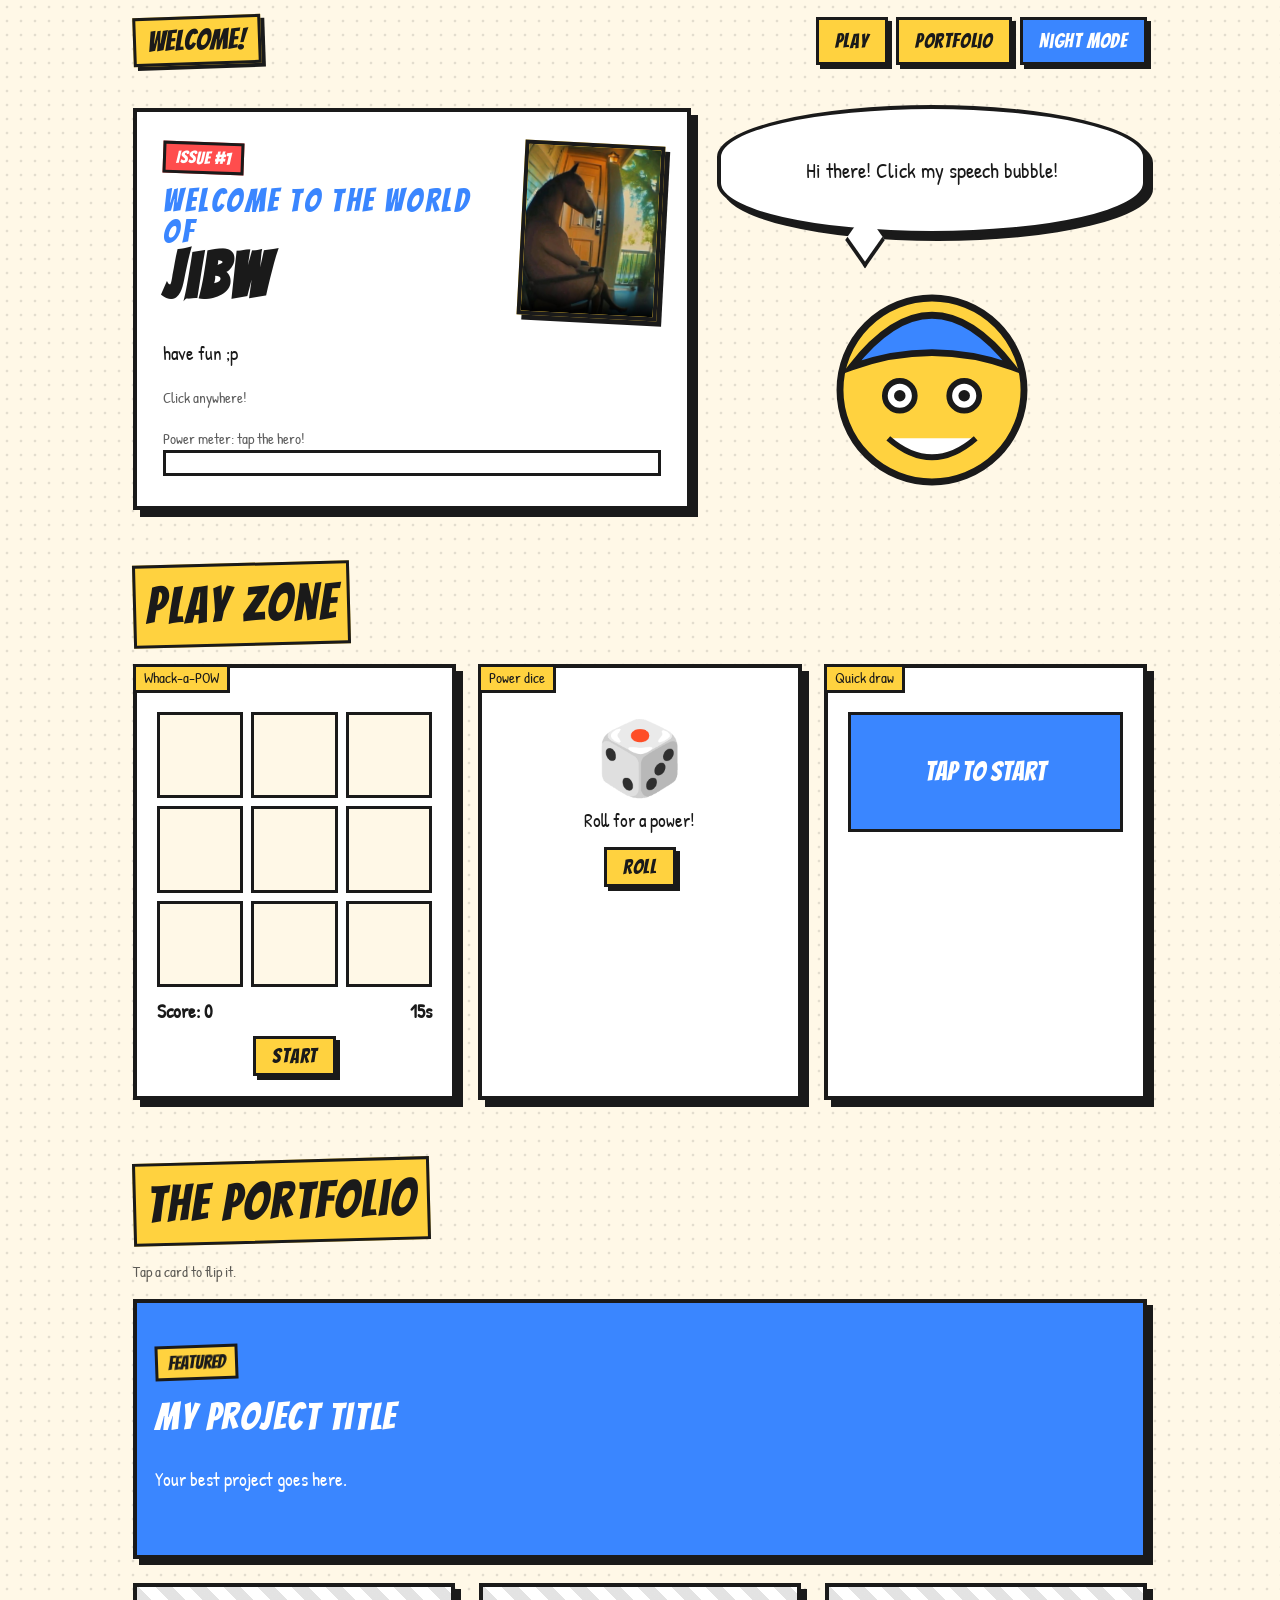
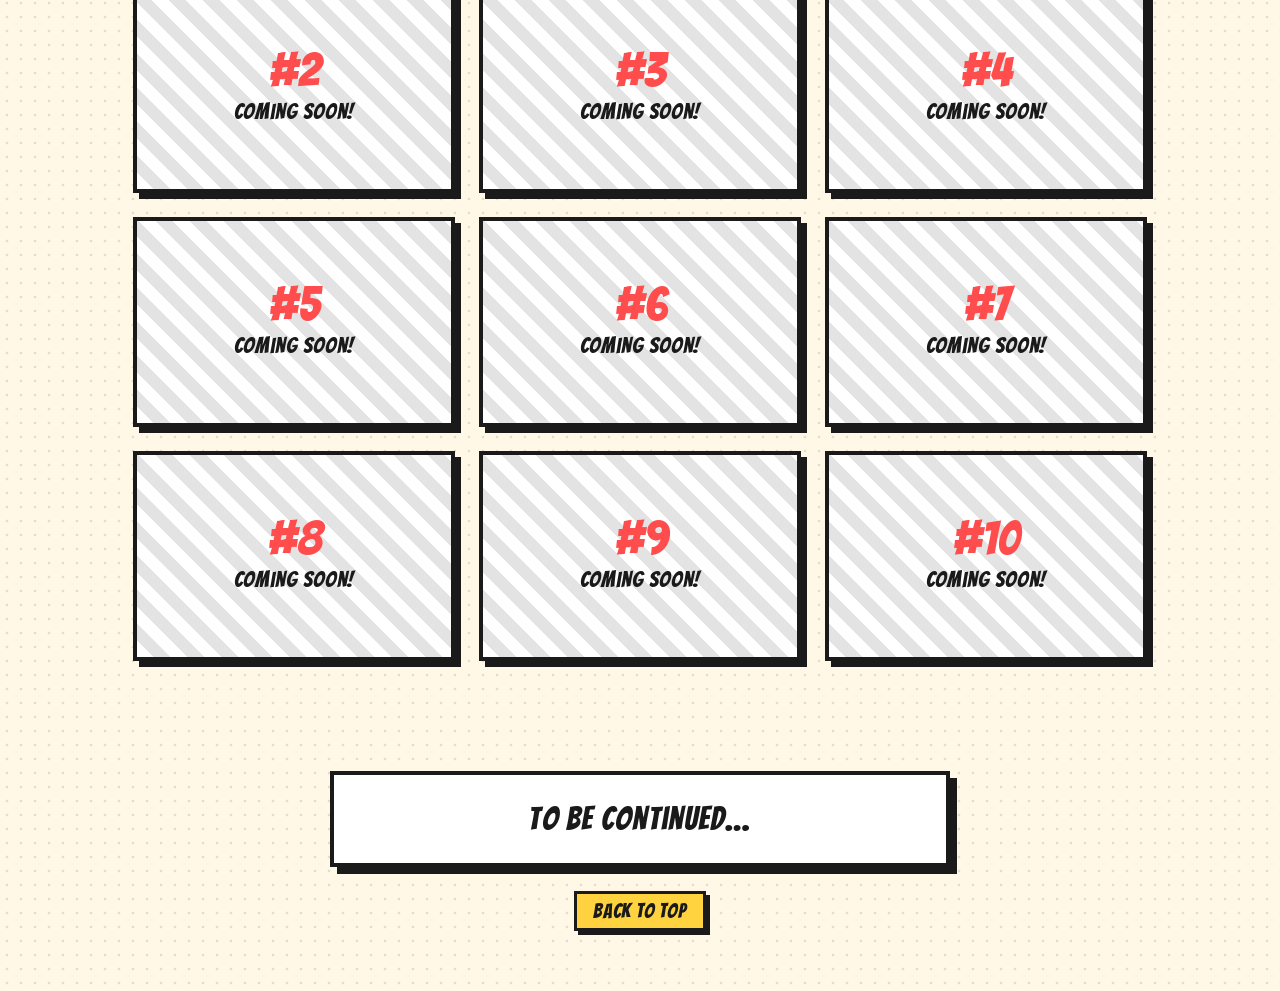
==== commit c4021bb7: "Update index.html" ====
--- a/index.html
+++ b/index.html
@@ -208,7 +208,7 @@
   var ME={
     intro:'Welcome to the world of',
     name:'jibw',
-    photo:'gambar.jpg', /* paste an image link or file name, e.g. 'me.jpg' */
+    photo:'face.jpg', /* paste an image link or file name, e.g. 'me.jpg' */
     portfolioLink:'http://lrgs.ftsm.ukm.my/users/a219191/' /* your portfolio link goes here */
   };
   /* ============================================ */
@@ -300,4 +300,4 @@
 })();
 </script>
 </body>
-</html>+</html>
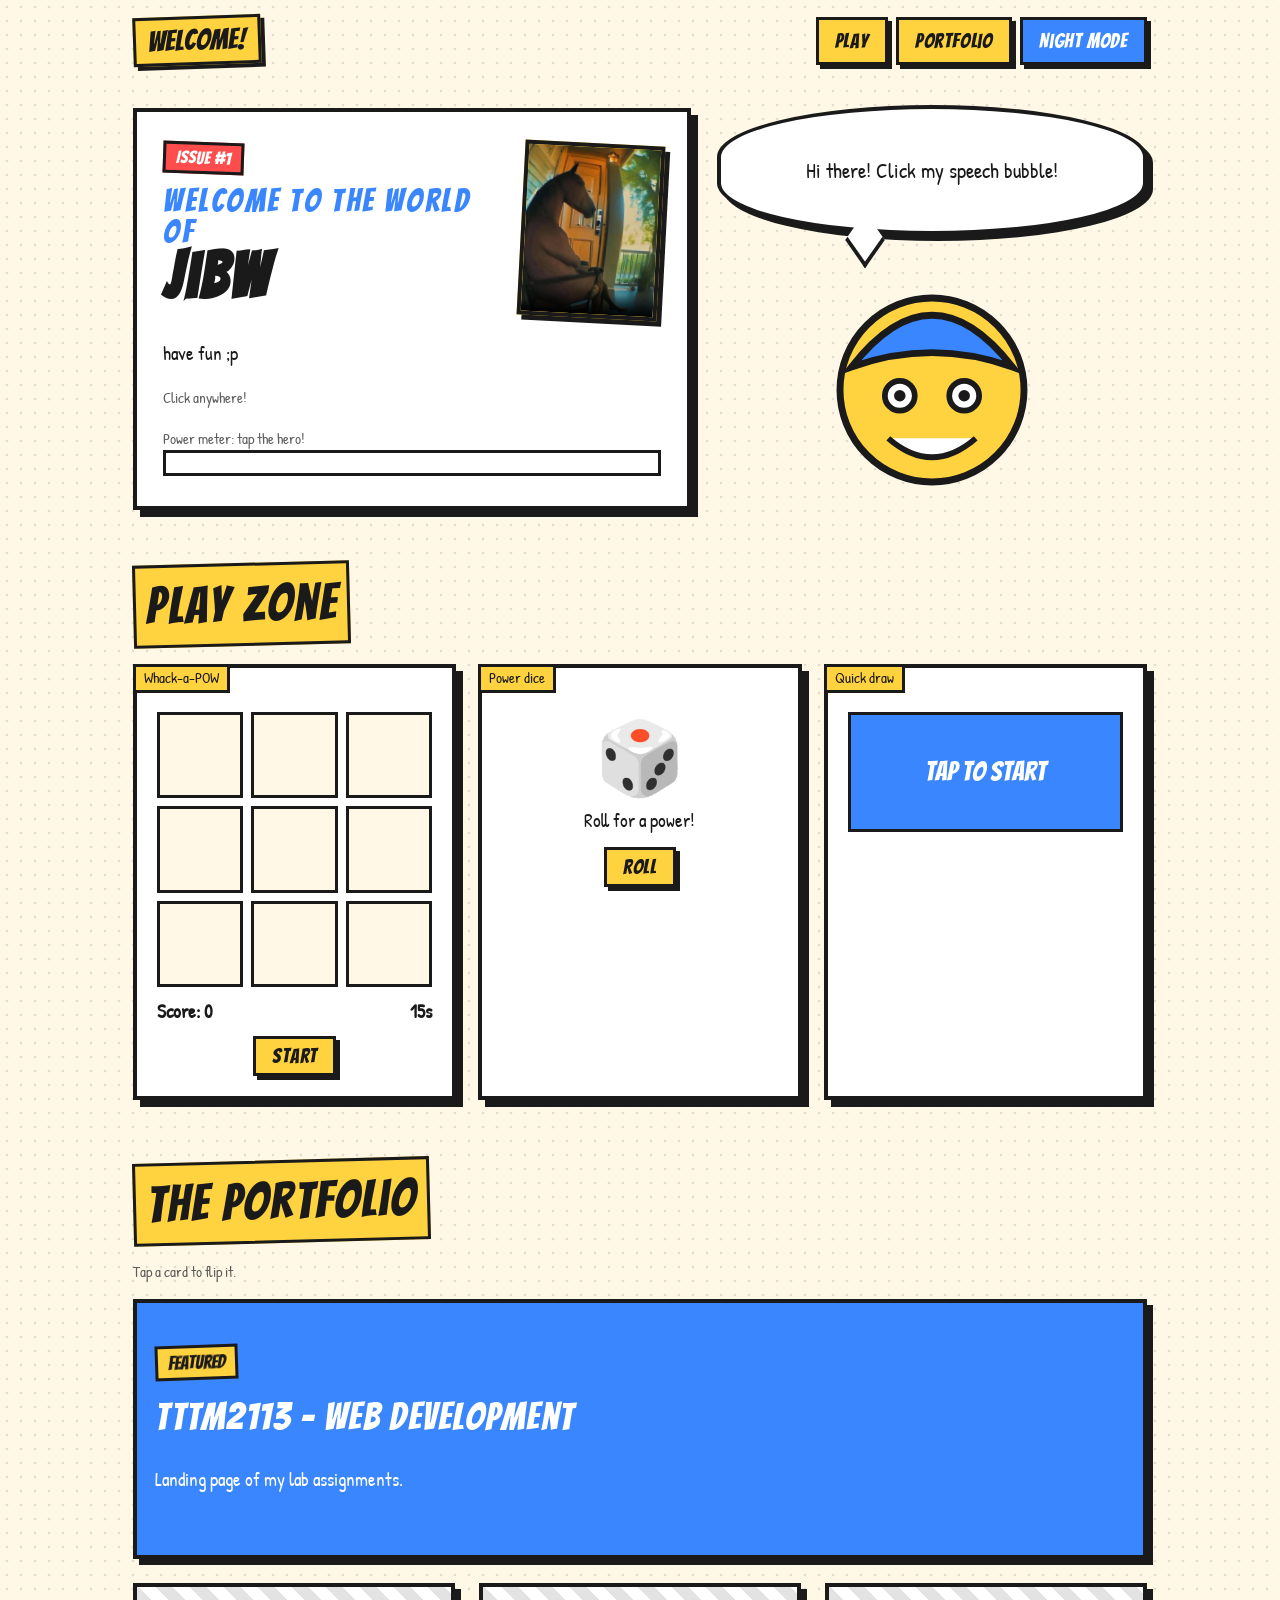
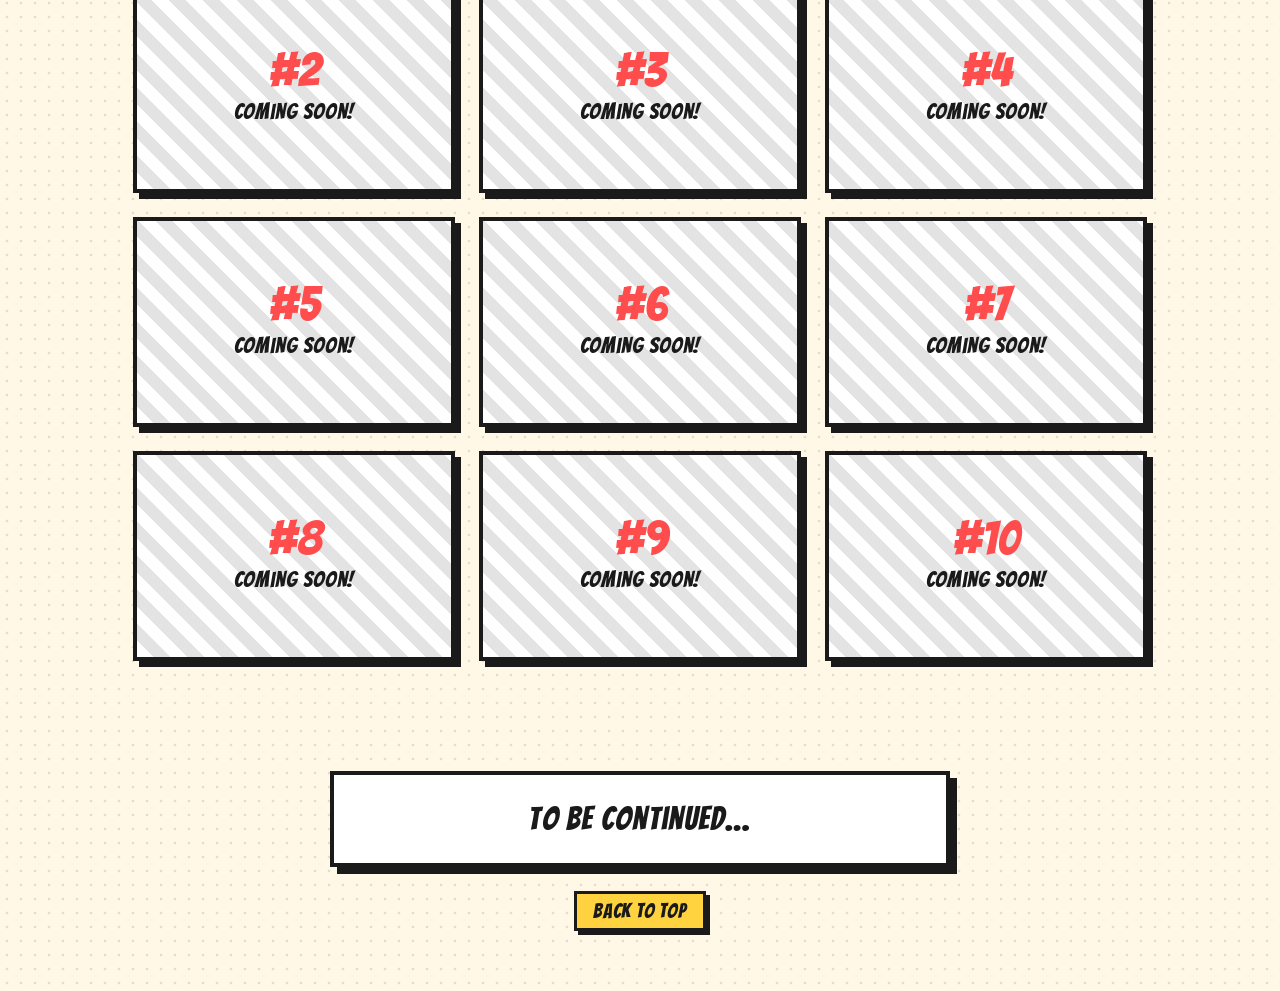
==== commit 8b4a6e30: "Update index.html" ====
--- a/index.html
+++ b/index.html
@@ -189,7 +189,7 @@
   <div class="grid" id="grid">
     <div class="card feat" role="button" tabindex="0" aria-label="Featured project, tap to flip">
       <div class="in">
-        <div class="face"><span class="tag">Featured</span><h3>My Project Title</h3><p>Your best project goes here.</p></div>
+        <div class="face"><span class="tag">Featured</span><h3>TTTM2113 – Web Development</h3><p>Landing page of my lab assignments.</p></div>
         <div class="face back"><h3>The details</h3><p>Tools, role and link go here.</p><a class="btn blue" id="portfolioBtn" href="#" target="_blank" rel="noopener" style="margin-top:14px">Visit my portfolio</a></div>
       </div>
     </div>
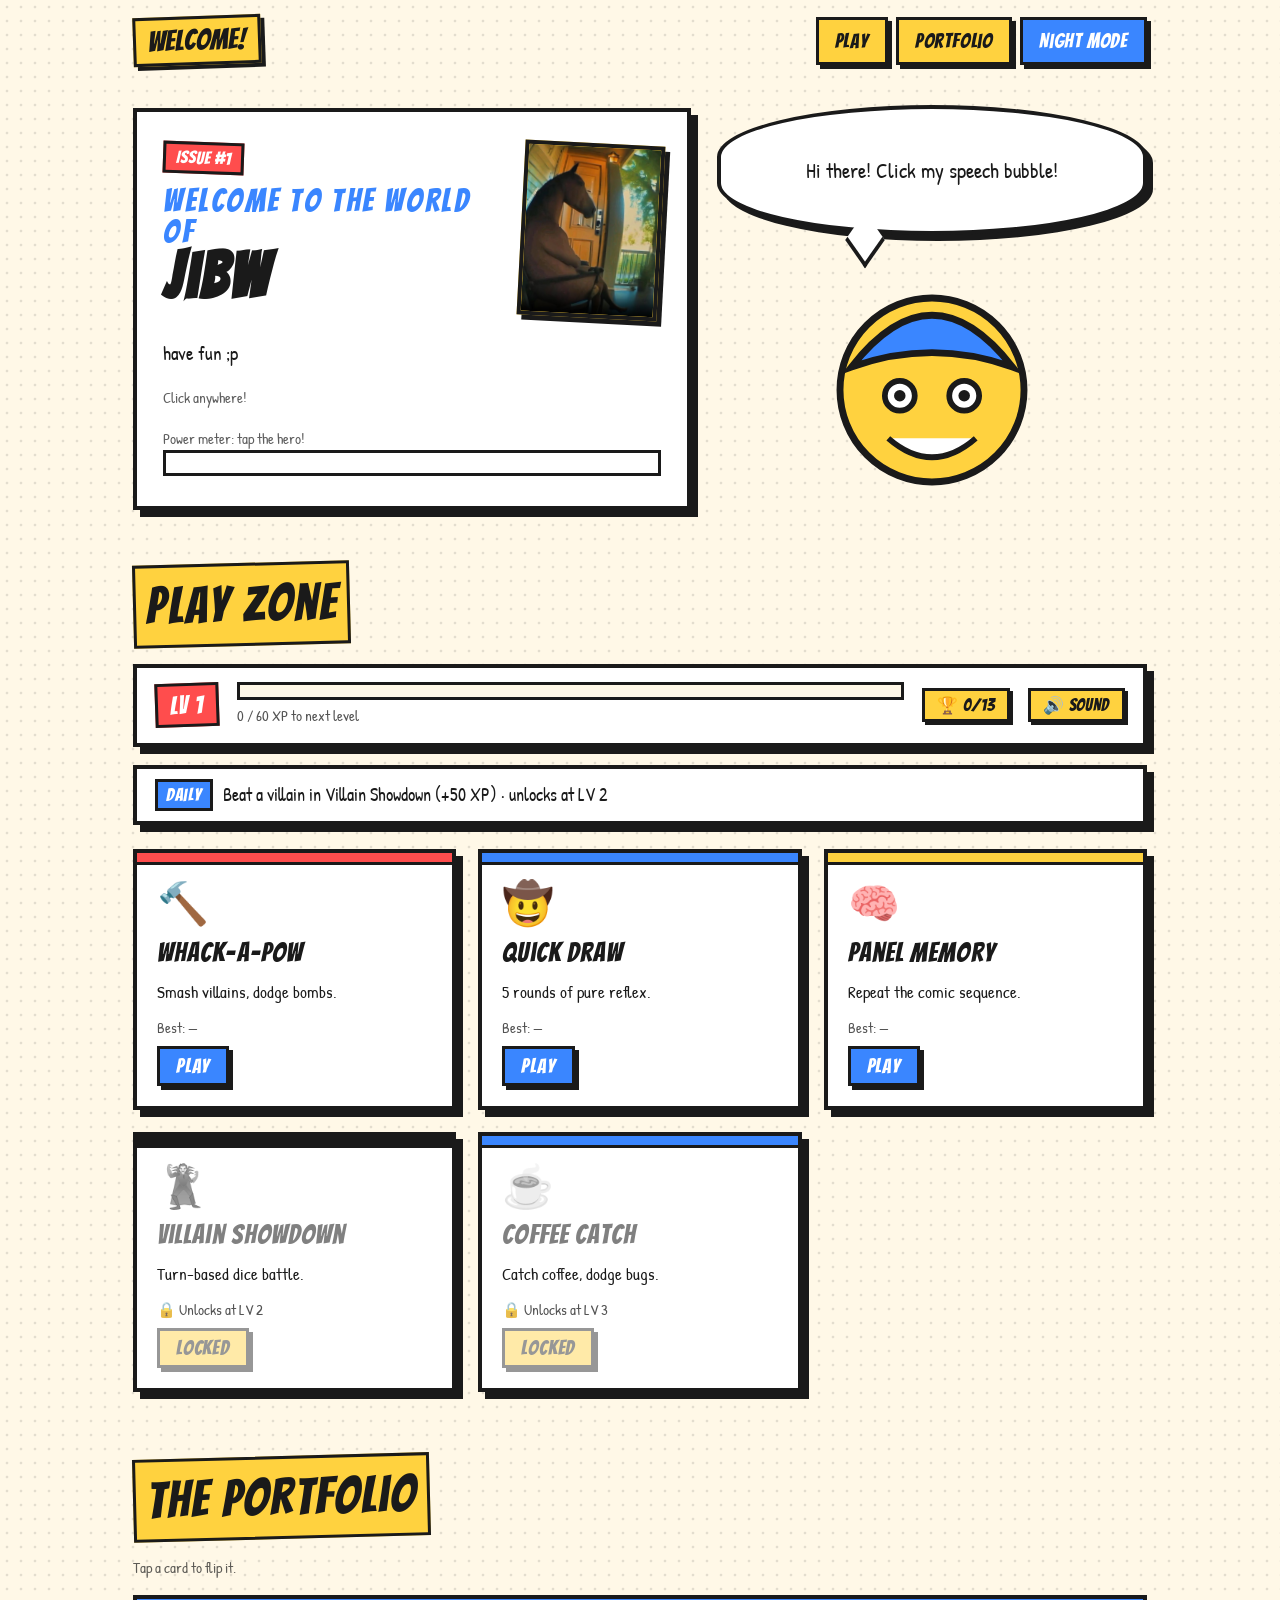
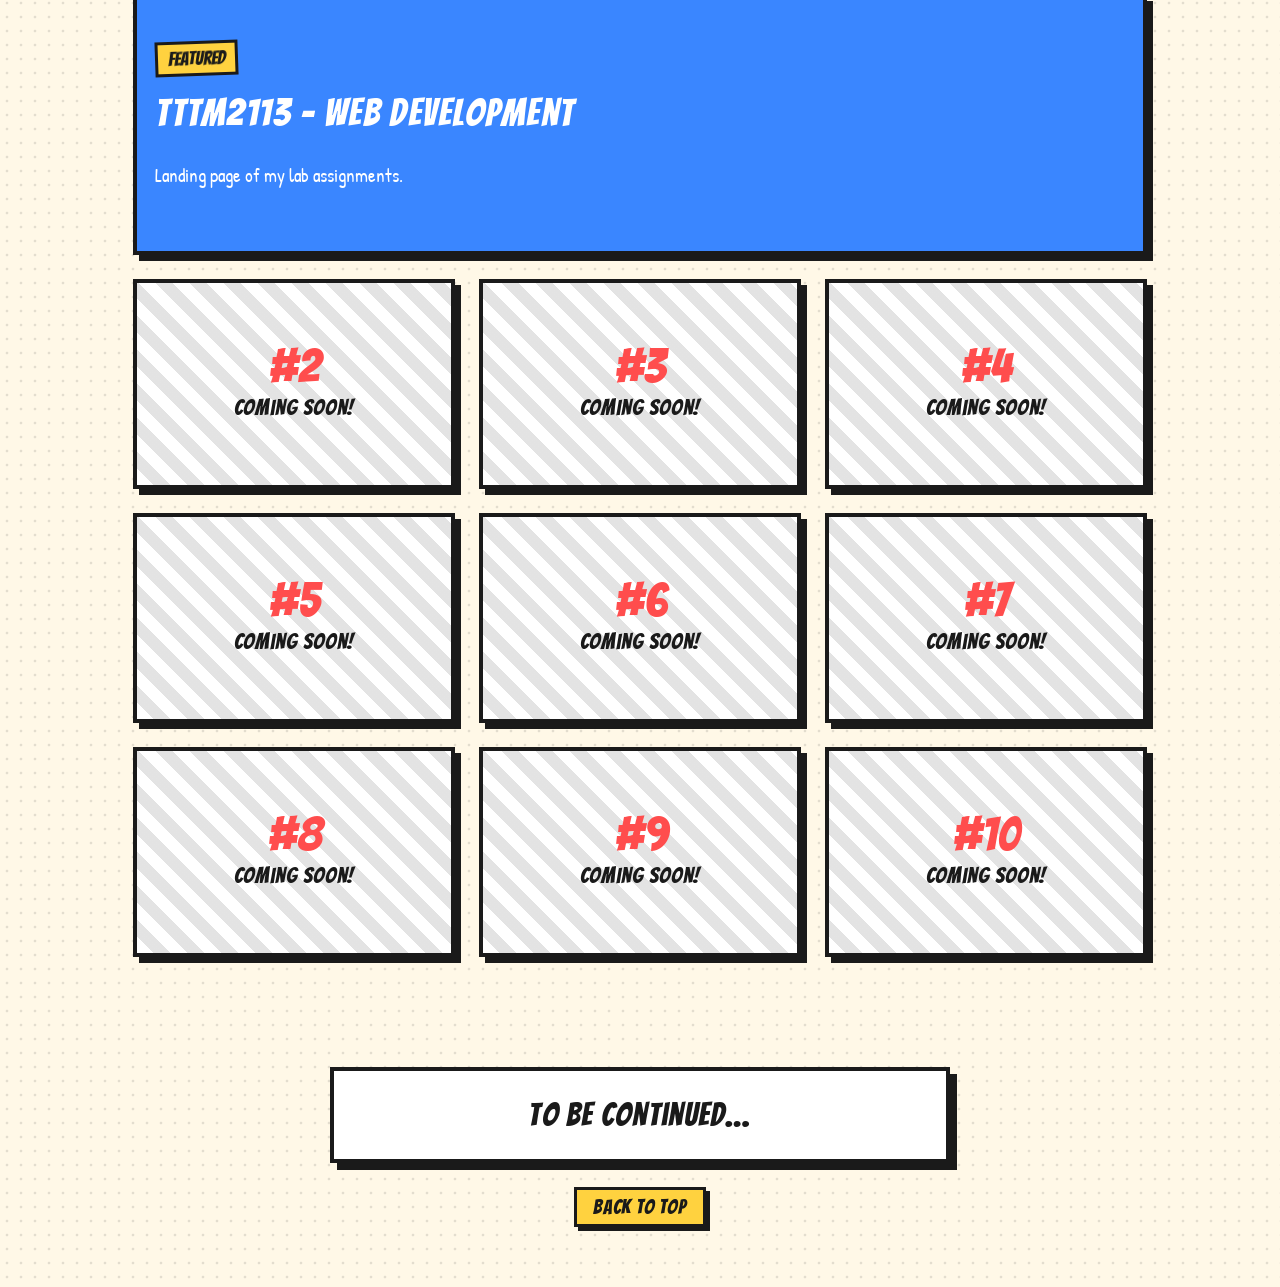
==== commit f36d8917: "Update index.html" ====
--- a/index.html
+++ b/index.html
@@ -10,7 +10,7 @@
 box-sizing:border-box;padding-top:env(safe-area-inset-top,0px);padding-bottom:env(safe-area-inset-bottom,0px)}
 @media (prefers-color-scheme:dark){:root:not([data-theme="light"]){--paper:#14172b;--ink:#f4f0e6;--card:#1f2340;--dots:rgba(255,255,255,.08)}}
 :root[data-theme="dark"]{--paper:#14172b;--ink:#f4f0e6;--card:#1f2340;--dots:rgba(255,255,255,.08)}
-html{scroll-padding-top:env(safe-area-inset-top,0px);scroll-behavior:smooth}
+html{scroll-padding-top:env(safe-area-inset-top,0px);scroll-behavior:smooth;-webkit-text-size-adjust:100%}
 *,*::before,*::after{box-sizing:border-box}
 body{margin:0;background:var(--paper);color:var(--ink);font-family:"Patrick Hand","Comic Sans MS",cursive,sans-serif;font-size:1.2rem;line-height:1.5;
 background-image:radial-gradient(var(--dots) 1.5px,transparent 1.6px);background-size:14px 14px;overflow-x:hidden}
@@ -20,18 +20,19 @@
 .wrap{max-width:1050px;margin:0 auto;padding:0 18px}
 .panel{background:var(--card);border:4px solid var(--ink);box-shadow:7px 7px 0 var(--ink);padding:20px;position:relative}
 nav{display:flex;justify-content:space-between;align-items:center;padding:16px 0;gap:10px;flex-wrap:wrap}
-nav .logo{font-family:Bangers,Impact,sans-serif;font-size:1.8rem;background:var(--yellow);color:#1a1a1a;border:3px solid var(--ink);padding:0 12px;transform:rotate(-2deg);box-shadow:4px 4px 0 var(--ink)}
+nav .logo{font-family:Bangers,Impact,sans-serif;font-size:1.8rem;background:var(--yellow);color:#1a1a1a;border:3px solid var(--ink);padding:0 12px;transform:rotate(-2deg);box-shadow:4px 4px 0 var(--ink);user-select:none;-webkit-user-select:none}
 nav div{display:flex;gap:8px;flex-wrap:wrap}
 .btn{font-size:1.25rem;background:var(--yellow);color:#1a1a1a;border:3px solid var(--ink);padding:6px 16px;cursor:pointer;box-shadow:4px 4px 0 var(--ink);text-decoration:none;display:inline-block;transition:transform .1s,box-shadow .1s}
 .btn:hover{transform:translate(-2px,-2px);box-shadow:6px 6px 0 var(--ink)}
 .btn:active{transform:translate(4px,4px);box-shadow:0 0 0 var(--ink)}
 .btn.blue{background:var(--blue);color:#fff}
+.btn.sm{font-size:1.05rem;padding:4px 12px;box-shadow:3px 3px 0 var(--ink)}
+.btn:disabled,.btn:disabled:hover,.btn:disabled:active{opacity:.45;cursor:not-allowed;transform:none;box-shadow:4px 4px 0 var(--ink)}
 .hero{display:grid;grid-template-columns:1.3fr 1fr;gap:26px;padding:24px 0 50px;align-items:center}
 .hero .panel:first-child{padding:30px 26px}
 .issue{display:inline-block;background:var(--red);color:#fff;border:3px solid var(--ink);padding:0 10px;font-family:Bangers,sans-serif;font-size:1.1rem;transform:rotate(2deg)}
 h1{font-size:clamp(2.8rem,8vw,5.2rem);line-height:.95;margin:12px 0}
 h1 span{display:block;font-size:.5em;color:var(--blue)}
-[contenteditable]{outline:none;border-bottom:3px dashed var(--red);cursor:text}
 .hint{font-size:.95rem;opacity:.7}
 .bubble{background:#fff;color:#1a1a1a;border:4px solid var(--ink);border-radius:50% / 40%;padding:28px 30px;text-align:center;position:relative;cursor:pointer;min-height:130px;display:flex;align-items:center;justify-content:center;font-size:1.3rem;box-shadow:6px 6px 0 var(--ink)}
 .bubble::after{content:"";position:absolute;bottom:-26px;left:30%;width:34px;height:34px;background:#fff;border-right:4px solid var(--ink);border-bottom:4px solid var(--ink);transform:rotate(45deg) skew(10deg,10deg)}
@@ -43,26 +44,131 @@
 .bar i{display:block;height:100%;width:0;background:var(--red);transition:width .25s}
 h2{font-size:clamp(2.2rem,5vw,3.2rem);margin-bottom:18px}
 h2 mark{background:var(--yellow);color:#1a1a1a;padding:0 10px;border:3px solid var(--ink);display:inline-block;transform:rotate(-1.5deg)}
-.about{display:grid;grid-template-columns:repeat(3,1fr);gap:22px;margin-bottom:60px}
-.about .panel{cursor:pointer;transition:transform .15s}
-.about .panel:hover{transform:rotate(-1deg) scale(1.02)}
-.about h3{font-size:1.7rem;color:var(--blue);margin-bottom:6px}
-.caption{position:absolute;top:-4px;left:-4px;background:var(--yellow);color:#1a1a1a;border:3px solid var(--ink);font-size:.95rem;padding:0 8px}
-.about .panel p{margin:14px 0 0}
-.chips{display:flex;flex-wrap:wrap;gap:8px;margin-top:12px}
-.chip{border:3px solid var(--ink);background:var(--card);color:var(--ink);font:inherit;padding:2px 12px;cursor:pointer;box-shadow:3px 3px 0 var(--ink)}
-.chip.on{background:var(--yellow);color:#1a1a1a}
+.intro{display:flex;flex-direction:row-reverse;justify-content:space-between;gap:20px;align-items:center}
+.introtxt{min-width:0}
+.intro h1{font-size:clamp(2.4rem,6vw,4rem)}
+.photo{flex:0 0 auto;width:140px;height:175px;border:4px solid var(--ink);background:var(--yellow);color:#1a1a1a;box-shadow:5px 5px 0 var(--ink);transform:rotate(3deg);display:flex;align-items:center;justify-content:center;text-align:center;cursor:default;overflow:hidden;position:relative;font-family:Bangers,sans-serif;font-size:1.3rem;padding:8px}
+.photo img{width:100%;height:100%;object-fit:cover;display:block;position:absolute;inset:0}
+.photo img[hidden],.photo span[hidden]{display:none}
+.vh{position:absolute;opacity:0;width:1px;height:1px}
+
+/* ---------- Play zone hub ---------- */
+.hud{display:flex;flex-wrap:wrap;align-items:center;gap:12px 18px;margin-bottom:18px;padding:14px 18px}
+.lvl{font-family:Bangers,sans-serif;font-size:1.6rem;letter-spacing:.04em;background:var(--red);color:#fff;border:3px solid var(--ink);padding:0 12px;transform:rotate(-2deg)}
+.xp{flex:1 1 180px;min-width:150px}
+.xpbar{height:18px;border:3px solid var(--ink);background:var(--paper);overflow:hidden}
+.xpbar i{display:block;height:100%;width:0;background:var(--yellow);transition:width .5s}
+.xp small{font-size:.95rem;opacity:.75}
+.daily{display:flex;gap:10px;align-items:center;flex-wrap:wrap;padding:10px 18px;margin-bottom:24px;font-size:1.1rem}
+.daily b{font-family:Bangers,sans-serif;letter-spacing:.04em;background:var(--blue);color:#fff;padding:0 8px;border:3px solid var(--ink);font-weight:400}
+.daily.done b{background:var(--yellow);color:#1a1a1a}
+.games{display:grid;grid-template-columns:repeat(3,1fr);gap:22px;margin-bottom:64px}
+.game{display:flex;flex-direction:column;gap:6px;padding-top:28px;overflow:hidden;transition:transform .15s}
+.game::before{content:"";position:absolute;left:0;right:0;top:0;height:12px;background:var(--accent);border-bottom:3px solid var(--ink)}
+.game:not(.locked):hover{transform:rotate(-1deg) translateY(-3px)}
+.game .gi{font-size:2.6rem;line-height:1.1}
+.game h3{font-size:1.7rem}
+.game p{margin:0;font-size:1.05rem}
+.game .meta{font-size:.95rem;opacity:.75;margin-top:auto;padding-top:6px}
+.game .btn{align-self:flex-start}
+.game.locked .gi,.game.locked h3{filter:grayscale(1);opacity:.55}
+
+/* ---------- Arena (game window) ---------- */
+.arena{position:fixed;inset:0;z-index:40;background:rgba(10,10,20,.72);display:flex;align-items:center;justify-content:center;padding:14px}
+.arena[hidden]{display:none}
+.panel.abox{width:100%;max-width:640px;max-height:calc(100vh - 28px);max-height:calc(100dvh - 28px);overflow:auto;padding:0;animation:pin .25s ease-out}
+@keyframes pin{from{transform:scale(.85) rotate(-2deg);opacity:0}to{transform:none;opacity:1}}
+.atop{display:flex;justify-content:space-between;align-items:center;gap:10px;padding:10px 16px;background:var(--yellow);color:#1a1a1a;border-bottom:4px solid var(--ink);position:sticky;top:0;z-index:2}
+.atop h3{font-size:1.9rem;line-height:1.1}
+.abox[data-game="whack"] .atop{background:var(--red);color:#fff}
+.abox[data-game="draw"] .atop,.abox[data-game="coffee"] .atop{background:var(--blue);color:#fff}
+.abox[data-game="showdown"] .atop{background:#1a1a1a;color:#fff}
+.abody{padding:18px}
+.center{text-align:center}
+.gicon{font-size:3.4rem;text-align:center;line-height:1.2}
+.btns{display:flex;flex-wrap:wrap;gap:10px;justify-content:center;margin-top:14px}
+.ghud{display:flex;justify-content:space-between;align-items:center;flex-wrap:wrap;gap:6px 12px;font-family:Bangers,sans-serif;letter-spacing:.04em;font-size:1.35rem;margin-bottom:12px}
+.ghud b{color:var(--red);font-weight:400}
+.ghud em{font-style:normal;background:var(--yellow);color:#1a1a1a;border:2px solid var(--ink);padding:0 6px;display:inline-block}
+.ghud em.hot{background:var(--red);color:#fff;animation:pulse .3s}
+@keyframes pulse{50%{transform:scale(1.3) rotate(-4deg)}}
+.burst{font-family:Bangers,sans-serif;letter-spacing:.04em;font-size:clamp(2.4rem,9vw,3.6rem);color:var(--red);-webkit-text-stroke:2px #1a1a1a;text-shadow:3px 3px 0 var(--yellow);transform:rotate(-3deg);margin:4px 0 10px;animation:pin .35s ease-out}
+.end p{margin:6px 0}
+.xpgain{font-family:Bangers,sans-serif;letter-spacing:.04em;font-size:1.7rem;color:var(--blue)}
+.dailyok{font-family:Bangers,sans-serif;letter-spacing:.04em;font-size:1.3rem;background:var(--yellow);color:#1a1a1a;border:3px solid var(--ink);display:inline-block;padding:0 10px}
+.shake{animation:shake .3s}
+@keyframes shake{20%{transform:translate(-6px,2px)}40%{transform:translate(6px,-2px)}60%{transform:translate(-4px,0)}80%{transform:translate(4px,0)}}
+.float{position:absolute;pointer-events:none;font-family:Bangers,sans-serif;font-size:1.5rem;color:var(--ink);-webkit-text-stroke:1px var(--paper);animation:floatup .7s ease-out forwards;z-index:3;transform:translateX(-50%)}
+@keyframes floatup{from{transform:translate(-50%,0);opacity:1}to{transform:translate(-50%,-44px);opacity:0}}
+
+/* Whack-a-POW */
+.wgrid{display:grid;gap:10px;max-width:420px;margin:0 auto;position:relative}
+.hole{aspect-ratio:1;border:3px solid var(--ink);background:var(--paper);background-image:radial-gradient(var(--dots) 1.5px,transparent 1.6px);background-size:10px 10px;cursor:pointer;font-family:Bangers,sans-serif;letter-spacing:.04em;font-size:clamp(1rem,4.5vw,1.6rem);color:#fff;padding:0;box-shadow:3px 3px 0 var(--ink)}
+.hole.v{background:var(--red);animation:popin .12s}
+.hole.g{background:var(--yellow);color:#1a1a1a;font-size:clamp(1.6rem,7vw,2.4rem);animation:popin .12s}
+.hole.b{background:#1a1a1a;font-size:clamp(1.4rem,6vw,2.1rem);animation:popin .12s}
+@keyframes popin{from{transform:scale(.55)}to{transform:scale(1)}}
+
+/* Quick Draw */
+.qd{width:100%;height:210px;border:4px solid var(--ink);background:var(--blue);color:#fff;font-family:Bangers,sans-serif;letter-spacing:.04em;font-size:clamp(1.8rem,7vw,2.6rem);cursor:pointer;box-shadow:5px 5px 0 var(--ink)}
+.qd.wait{background:#2a2f55}
+.qd.fake{background:var(--red)}
+.qd.go{background:var(--yellow);color:#1a1a1a;animation:popin .1s}
+.rounds{display:flex;gap:6px;justify-content:center;margin-top:14px;flex-wrap:wrap;min-height:34px}
+.rounds span{border:3px solid var(--ink);padding:0 8px;min-width:64px;text-align:center;background:var(--card);font-size:1rem}
+.rounds span.bad{background:var(--red);color:#fff}
+
+/* Panel Memory */
+.mgrid{display:grid;grid-template-columns:repeat(2,1fr);gap:12px;max-width:420px;margin:0 auto}
+.mgrid.six{grid-template-columns:repeat(3,1fr)}
+.mgrid.busy .mp{cursor:default}
+.mp{aspect-ratio:1.15;border:4px solid var(--ink);font-family:Bangers,sans-serif;letter-spacing:.04em;font-size:clamp(1.3rem,6vw,2.2rem);cursor:pointer;box-shadow:4px 4px 0 var(--ink);opacity:.45;transition:transform .1s,opacity .1s,box-shadow .1s;color:#1a1a1a;padding:0}
+.mp.lit{opacity:1;transform:scale(1.06) rotate(-2deg);box-shadow:8px 8px 0 var(--ink)}
+
+/* Villain Showdown */
+.fighters{display:grid;grid-template-columns:1fr auto 1fr;gap:10px;align-items:start}
+.fighter{text-align:center;min-width:0}
+.fighter .av{font-size:3rem;line-height:1.2}
+.fighter.hit .av{animation:shake .35s}
+.fighter b{display:block;font-family:Bangers,sans-serif;letter-spacing:.04em;font-weight:400;font-size:1.25rem;overflow-wrap:anywhere}
+.hp{height:16px;border:3px solid var(--ink);background:var(--paper);overflow:hidden;margin:4px 0 2px}
+.hp i{display:block;height:100%;background:var(--red);transition:width .35s}
+.fighter.me .hp i{background:var(--blue)}
+.fighter small{font-size:.95rem}
+.vs{font-family:Bangers,sans-serif;font-size:2rem;align-self:center;color:var(--red)}
+.pips{display:flex;gap:5px;justify-content:center;align-items:center;margin-top:4px;font-size:.9rem}
+.pips span{width:14px;height:14px;border:2px solid var(--ink);border-radius:50%;background:var(--card)}
+.pips span.on{background:var(--yellow)}
+.intent{display:inline-block;border:3px solid var(--ink);background:var(--card);padding:0 8px;font-size:.95rem;margin-top:6px}
+.intent.danger{background:var(--red);color:#fff;animation:pulse .5s}
+.dice3{font-size:2.8rem;text-align:center;min-height:3.6rem;letter-spacing:6px;margin-top:6px}
+.log{border:3px solid var(--ink);background:var(--paper);padding:8px 12px;min-height:3.3em;font-size:1.1rem;text-align:center}
+
+/* Coffee Catch */
+.cv{display:block;width:100%;height:360px;border:4px solid var(--ink);background:var(--paper);background-image:radial-gradient(var(--dots) 1.5px,transparent 1.6px);background-size:14px 14px;touch-action:none;box-shadow:5px 5px 0 var(--ink);cursor:crosshair}
+
+/* Trophy room */
+.sub{font-size:1.5rem;margin:6px 0 10px}
+.achs{display:grid;grid-template-columns:repeat(2,1fr);gap:10px;margin-bottom:18px}
+.ach{border:3px solid var(--ink);padding:8px 10px;background:var(--paper);display:flex;gap:10px;align-items:center;font-size:1rem;line-height:1.25}
+.ach .i{font-size:1.7rem}
+.ach.off{opacity:.45}
+.ach.off .i{filter:grayscale(1)}
+.ach b{font-family:Bangers,sans-serif;letter-spacing:.04em;font-weight:400;font-size:1.15rem;display:block}
+.skins{display:flex;gap:10px;flex-wrap:wrap;justify-content:center;margin-bottom:18px}
+.skin{border:3px solid var(--ink);background:var(--card);color:var(--ink);padding:6px 12px;cursor:pointer;font:inherit;font-size:1.05rem;display:flex;align-items:center;gap:8px;box-shadow:3px 3px 0 var(--ink)}
+.skin.on{background:var(--yellow);color:#1a1a1a}
+.skin:disabled{opacity:.5;cursor:not-allowed}
+.skin i{width:24px;height:24px;border-radius:50%;border:2px solid #1a1a1a;display:inline-block}
+.bests{margin:0 0 10px;padding-left:22px;font-size:1.05rem}
+
+/* Toasts */
+.toasts{position:fixed;top:calc(12px + env(safe-area-inset-top,0px));left:50%;transform:translateX(-50%);z-index:60;display:flex;flex-direction:column;gap:8px;align-items:center;pointer-events:none;width:max-content;max-width:92vw}
+.toast{background:var(--yellow);color:#1a1a1a;border:3px solid #1a1a1a;box-shadow:4px 4px 0 #1a1a1a;padding:4px 14px;font-family:Bangers,sans-serif;letter-spacing:.04em;font-size:1.25rem;text-align:center;animation:toast 2.6s ease forwards}
+@keyframes toast{0%{transform:translateY(-20px) scale(.8);opacity:0}10%,85%{transform:none;opacity:1}100%{transform:translateY(-10px);opacity:0}}
+
+/* ---------- Portfolio ---------- */
 .grid{display:grid;grid-template-columns:repeat(3,1fr);gap:24px;margin-bottom:70px}
-.about .panel{padding-top:38px;cursor:default}.about .panel:hover{transform:none}
-.about .btn{display:block;margin:0 auto}
-.mole{display:grid;grid-template-columns:repeat(3,1fr);gap:8px;margin:6px 0 10px}
-.mole button{aspect-ratio:1;border:3px solid var(--ink);background:var(--paper);cursor:pointer;font-family:Bangers,sans-serif;font-size:1.2rem;color:#fff;padding:0}
-.mole button.up{background:var(--red)}
-.row{display:flex;justify-content:space-between;margin-bottom:10px}
-.dice{font-size:4.5rem;text-align:center;line-height:1.2;margin-top:8px}
-.draw{width:100%;height:120px;margin:6px 0;border:3px solid var(--ink);background:var(--blue);color:#fff;font-family:Bangers,sans-serif;font-size:1.7rem;cursor:pointer}
-.draw.go{background:var(--yellow);color:#1a1a1a}
-#diceTxt,#drawTxt{text-align:center;margin:6px 0 12px;min-height:1.5em}
 .card{perspective:900px;min-height:210px;cursor:pointer;border:0;background:none;padding:0;font:inherit;color:inherit;text-align:inherit}
 .card .in{position:relative;width:100%;height:100%;min-height:210px;transition:transform .5s;transform-style:preserve-3d}
 .card.flip .in{transform:rotateY(180deg)}
@@ -80,54 +186,57 @@
 footer .panel{max-width:620px;margin:0 auto 24px}
 .sfx{position:fixed;pointer-events:none;z-index:50;font-size:2.4rem;color:var(--red);-webkit-text-stroke:2px var(--ink);text-shadow:3px 3px 0 var(--yellow);animation:pop .7s ease-out forwards}
 @keyframes pop{0%{transform:translate(-50%,-50%) scale(.3) rotate(-12deg);opacity:1}60%{transform:translate(-50%,-70%) scale(1.3) rotate(6deg);opacity:1}100%{transform:translate(-50%,-120%) scale(1) rotate(0);opacity:0}}
-@media (prefers-reduced-motion:reduce){.sfx{animation-duration:.01s}.card .in,.btn{transition:none}html{scroll-behavior:auto}}
-@media (max-width:820px){.hero{grid-template-columns:1fr}.about{grid-template-columns:1fr}.grid{grid-template-columns:1fr 1fr}.card.feat{grid-column:span 2}}
-@media (max-width:520px){.grid{grid-template-columns:1fr}.card.feat{grid-column:span 1}}
-html{-webkit-text-size-adjust:100%}
-button,.btn,.card,.bubble,.draw,.mole button,.hero-art svg{touch-action:manipulation;-webkit-tap-highlight-color:transparent}
-.bubble,.sfx,.hero-art svg,.draw,.mole button{user-select:none;-webkit-user-select:none}
-@media (hover:none){.btn:hover{transform:none;box-shadow:4px 4px 0 var(--ink)}}
+
+/* ---------- Touch & motion ---------- */
+button,.btn,.card,.bubble,.hole,.qd,.mp,.hero-art svg{touch-action:manipulation;-webkit-tap-highlight-color:transparent}
+.bubble,.sfx,.hero-art svg,.hole,.qd,.mp{user-select:none;-webkit-user-select:none}
+@media (hover:none){.btn:hover{transform:none;box-shadow:4px 4px 0 var(--ink)}.game:not(.locked):hover{transform:none}}
+@media (prefers-reduced-motion:reduce){.sfx,.toast,.float{animation-duration:.01s}.panel.abox,.burst,.shake,.fighter.hit .av,.intent.danger{animation:none}.card .in,.btn{transition:none}html{scroll-behavior:auto}}
+
+/* ---------- Responsive ---------- */
 @media (max-width:820px){
+.hero{grid-template-columns:1fr;gap:18px;padding:12px 0 36px}
+.grid{grid-template-columns:1fr 1fr;gap:18px;margin-bottom:48px}
+.card.feat{grid-column:span 2}
+.games{grid-template-columns:1fr 1fr;gap:18px;margin-bottom:48px}
 body{font-size:1.1rem}
 nav{justify-content:center;gap:12px}
 nav div{justify-content:center}
-.hero{gap:18px;padding:12px 0 36px}
 .hero-art svg{margin-top:34px;width:min(190px,60%)}
-.about{gap:20px;margin-bottom:44px}
-.grid{gap:18px;margin-bottom:48px}
 }
 @media (max-width:520px){
 .wrap{padding:0 16px}
+.grid,.games{grid-template-columns:1fr}
+.card.feat{grid-column:span 1}
 .panel{box-shadow:5px 5px 0 var(--ink)}
 .hero .panel:first-child{padding:22px 18px}
-.about .panel{padding:38px 16px 16px}
 .btn{padding:8px 14px;min-height:44px}
 .bubble{min-height:100px;padding:22px 24px;font-size:1.15rem}
-.mole{gap:10px}
-.draw{height:100px}
 .card,.card .in{min-height:170px}
 .card.feat,.card.feat .in{min-height:220px}
 .card.feat h3{font-size:1.9rem}
 .face{padding:14px;box-shadow:5px 5px 0 var(--ink)}
 footer{padding:24px 0 50px}
 .sfx{font-size:1.9rem}
+.intro{gap:12px}
+.photo{width:100px;height:125px;font-size:1.05rem}
+.intro h1{font-size:2.2rem}
+.arena{padding:8px}
+.panel.abox{max-height:calc(100vh - 16px);max-height:calc(100dvh - 16px)}
+.abody{padding:14px}
+.atop h3{font-size:1.5rem}
+.achs{grid-template-columns:1fr}
+.qd{height:180px}
+.cv{height:330px}
+.fighter .av{font-size:2.4rem}
+.vs{font-size:1.5rem}
 }
-.intro{display:flex;flex-direction:row-reverse;justify-content:space-between;gap:20px;align-items:center}
-.introtxt{min-width:0}
-.intro h1{font-size:clamp(2.4rem,6vw,4rem)}
-.photo{flex:0 0 auto;width:140px;height:175px;border:4px solid var(--ink);background:var(--yellow);color:#1a1a1a;box-shadow:5px 5px 0 var(--ink);transform:rotate(3deg);display:flex;align-items:center;justify-content:center;text-align:center;cursor:pointer;overflow:hidden;position:relative;font-family:Bangers,sans-serif;font-size:1.3rem;padding:8px}
-.photo img{width:100%;height:100%;object-fit:cover;display:block;position:absolute;inset:0}
-.photo img[hidden],.photo span[hidden]{display:none}
-.photo:focus-within{outline:3px solid var(--blue);outline-offset:3px}
-.vh{position:absolute;opacity:0;width:1px;height:1px}
-.photo{cursor:default}
-@media (max-width:520px){.intro{gap:12px}.photo{width:100px;height:125px;font-size:1.05rem}.intro h1{font-size:2.2rem}}
 </style>
 </head>
 <body>
 <div class="wrap">
 <nav>
-  <span class="logo">Welcome!</span>
+  <span class="logo" id="logo">Welcome!</span>
   <div>
     <a class="btn" href="#play">Play</a>
     <a class="btn" href="#portfolio">Portfolio</a>
@@ -149,8 +258,8 @@
   <div class="hero-art">
     <div class="bubble" id="bubble" role="button" tabindex="0" aria-live="polite">Hi there! Click my speech bubble!</div>
     <svg viewBox="0 0 200 200" id="hero" role="img" aria-label="Cartoon hero character">
-      <circle cx="100" cy="100" r="80" fill="#ffd23f" stroke="#1a1a1a" stroke-width="6"/>
-      <path d="M30 80 Q100 -10 170 80 Q100 55 30 80Z" fill="#3a86ff" stroke="#1a1a1a" stroke-width="6"/>
+      <circle id="heroFace" cx="100" cy="100" r="80" fill="#ffd23f" stroke="#1a1a1a" stroke-width="6"/>
+      <path id="heroCape" d="M30 80 Q100 -10 170 80 Q100 55 30 80Z" fill="#3a86ff" stroke="#1a1a1a" stroke-width="6"/>
       <circle cx="72" cy="105" r="13" fill="#fff" stroke="#1a1a1a" stroke-width="5"/>
       <circle cx="128" cy="105" r="13" fill="#fff" stroke="#1a1a1a" stroke-width="5"/>
       <circle id="pl" cx="72" cy="105" r="5" fill="#1a1a1a"/>
@@ -162,25 +271,14 @@
 
 <section id="play">
   <h2><mark>Play zone</mark></h2>
-  <div class="about">
-    <div class="panel">
-      <span class="caption">Whack-a-POW</span>
-      <div class="mole" id="moles"></div>
-      <div class="row"><b id="score">Score: 0</b><b id="time">15s</b></div>
-      <button class="btn" id="start" type="button">Start</button>
-    </div>
-    <div class="panel">
-      <span class="caption">Power dice</span>
-      <div class="dice" id="dice">🎲</div>
-      <p id="diceTxt">Roll for a power!</p>
-      <button class="btn" id="roll" type="button">Roll</button>
-    </div>
-    <div class="panel">
-      <span class="caption">Quick draw</span>
-      <button class="draw" id="draw" type="button">Tap to start</button>
-      <p id="drawTxt"></p>
-    </div>
+  <div class="panel hud">
+    <span class="lvl">LV <span id="lvl">1</span></span>
+    <div class="xp"><div class="xpbar"><i id="xpFill"></i></div><small id="xpTxt">0 / 60 XP</small></div>
+    <button class="btn sm" id="trophyBtn" type="button">🏆 <span id="achCount">0/13</span></button>
+    <button class="btn sm" id="sndBtn" type="button" aria-pressed="true">🔊 Sound</button>
   </div>
+  <div class="panel daily" id="daily"><b>Daily</b><span id="dailyTxt"></span></div>
+  <div class="games" id="games"></div>
 </section>
 
 <section id="portfolio">
@@ -190,7 +288,7 @@
     <div class="card feat" role="button" tabindex="0" aria-label="Featured project, tap to flip">
       <div class="in">
         <div class="face"><span class="tag">Featured</span><h3>TTTM2113 – Web Development</h3><p>Landing page of my lab assignments.</p></div>
-        <div class="face back"><h3>The details</h3><p>Tools, role and link go here.</p><a class="btn blue" id="portfolioBtn" href="#" target="_blank" rel="noopener" style="margin-top:14px">Visit my portfolio</a></div>
+        <div class="face back"><h3>The details</h3><p>11 practical exercises and activities throughout the course. Also with my TrailForge project ;p</p><a class="btn blue" id="portfolioBtn" href="#" target="_blank" rel="noopener" style="margin-top:14px">Visit my portfolio</a></div>
       </div>
     </div>
   </div>
@@ -201,6 +299,14 @@
   <button class="btn" id="top" type="button">Back to top</button>
 </footer>
 </div>
+
+<div class="arena" id="arena" hidden>
+  <div class="panel abox" id="abox" role="dialog" aria-modal="true" aria-labelledby="aTitle">
+    <div class="atop"><h3 id="aTitle">Game</h3><button class="btn sm" id="aClose" type="button">✕ Back</button></div>
+    <div class="abody" id="aBody"></div>
+  </div>
+</div>
+<div class="toasts" id="toasts" aria-live="polite"></div>
 
 <script>
 (function(){
@@ -212,10 +318,14 @@
     portfolioLink:'http://lrgs.ftsm.ukm.my/users/a219191/' /* your portfolio link goes here */
   };
   /* ============================================ */
-  document.getElementById('introLine').textContent=ME.intro;
-  document.getElementById('name').textContent=ME.name;
-  document.getElementById('portfolioBtn').href=ME.portfolioLink;
-  var grid=document.getElementById('grid');
+
+  function $(id){return document.getElementById(id)}
+  $('introLine').textContent=ME.intro;
+  $('name').textContent=ME.name;
+  $('portfolioBtn').href=ME.portfolioLink;
+
+  /* ---------- Portfolio cards ---------- */
+  var grid=$('grid');
   for(var i=2;i<=10;i++){
     var b=document.createElement('button');
     b.type='button';b.className='card soon';b.setAttribute('aria-label','Project '+i+', coming soon, tap to flip');
@@ -225,25 +335,29 @@
   grid.addEventListener('click',function(e){if(e.target.closest('a'))return;var c=e.target.closest('.card');if(c)c.classList.toggle('flip')});
   grid.addEventListener('keydown',function(e){var c=e.target;if(c.getAttribute&&c.getAttribute('role')==='button'&&(e.key==='Enter'||e.key===' ')){e.preventDefault();c.classList.toggle('flip')}});
 
+  /* ---------- Comic sound words on click ---------- */
   var words=['POW!','BAM!','ZAP!','WOW!','BOOM!','KAPOW!'];
   function sfx(x,y,t){
     var s=document.createElement('div');s.className='sfx';s.textContent=t||words[Math.floor(Math.random()*words.length)];
     s.style.left=x+'px';s.style.top=y+'px';document.body.appendChild(s);setTimeout(function(){s.remove()},750);
   }
-  document.addEventListener('click',function(e){if(!e.target.closest('[contenteditable]'))sfx(e.clientX,e.clientY)});
-
-  var lines=['Hi there! Click my speech bubble!','Welcome to my personal space!','Psst… the portfolio is at the bottom.','Did you try night mode?','Every great hero starts somewhere.'];
-  var li=0,bub=document.getElementById('bubble');
+  document.addEventListener('click',function(e){if(e.detail===0||e.target.closest('.arena'))return;sfx(e.clientX,e.clientY)});
+
+  /* ---------- Speech bubble ---------- */
+  var lines=['Hi there! Click my speech bubble!','Welcome to my personal space!','Level up in the Play zone!','Psst… the portfolio is at the bottom.','Did you try night mode?','Every great hero starts somewhere.'];
+  var li=0,bub=$('bubble');
   function next(){li=(li+1)%lines.length;bub.textContent=lines[li]}
   bub.addEventListener('click',next);
   bub.addEventListener('keydown',function(e){if(e.key==='Enter'||e.key===' '){e.preventDefault();next()}});
 
-  var hero=document.getElementById('hero'),fill=document.getElementById('fill'),bw=document.getElementById('barwrap'),p=0;
+  /* ---------- Hero power meter & eyes ---------- */
+  var hero=$('hero'),fill=$('fill'),bw=$('barwrap'),p=0;
   hero.addEventListener('click',function(){
+    if(p>=100)return;
     p=Math.min(100,p+20);fill.style.width=p+'%';bw.setAttribute('aria-valuenow',p);
-    if(p===100){bub.textContent='MAX POWER! You unlocked my secret: I love coffee.';setTimeout(function(){p=0;fill.style.width='0';bw.setAttribute('aria-valuenow',0)},2500)}
+    if(p===100){bub.textContent='MAX POWER! You unlocked my secret: I love coffee.';unlock('maxpower');setTimeout(function(){p=0;fill.style.width='0';bw.setAttribute('aria-valuenow',0)},2500)}
   });
-  var pl=document.getElementById('pl'),pr=document.getElementById('pr');
+  var pl=$('pl'),pr=$('pr');
   document.addEventListener('pointermove',function(e){
     var r=hero.getBoundingClientRect();
     [[pl,72],[pr,128]].forEach(function(a){
@@ -252,51 +366,567 @@
     });
   });
 
-  var moles=document.getElementById('moles'),cells=[],score=0,left=0,spawn=null,clock=null,sc=document.getElementById('score'),tm=document.getElementById('time');
-  for(var m=0;m<9;m++){
-    var cb=document.createElement('button');cb.type='button';cb.setAttribute('aria-label','Target');
-    cb.addEventListener('click',function(){if(this.classList.contains('up')){this.classList.remove('up');this.textContent='';score++;sc.textContent='Score: '+score}});
-    moles.appendChild(cb);cells.push(cb);
-  }
-  function clearUp(){cells.forEach(function(c){c.classList.remove('up');c.textContent=''})}
-  document.getElementById('start').addEventListener('click',function(){
-    clearInterval(spawn);clearInterval(clock);score=0;left=15;sc.textContent='Score: 0';tm.textContent='15s';
-    spawn=setInterval(function(){clearUp();var c=cells[Math.floor(Math.random()*9)];c.classList.add('up');c.textContent='POW!'},650);
-    clock=setInterval(function(){left--;tm.textContent=left+'s';if(left<=0){clearInterval(spawn);clearInterval(clock);clearUp();tm.textContent='Done!'}},1000);
+  /* =====================================================
+     PLAY ZONE — progress, sound, achievements, games
+     ===================================================== */
+  var KEY='jibPlayzone';
+  function fresh(){return {xp:0,best:{},ach:{},plays:0,sound:true,skin:'classic',daily:''}}
+  var S=fresh();
+  try{var raw=localStorage.getItem(KEY);if(raw){var o=JSON.parse(raw);if(o&&typeof o==='object'){for(var k in o)S[k]=o[k]}}}catch(e){}
+  if(!S.best||typeof S.best!=='object')S.best={};
+  if(!S.ach||typeof S.ach!=='object')S.ach={};
+  if(typeof S.xp!=='number'||!(S.xp>=0))S.xp=0;
+  function save(){try{localStorage.setItem(KEY,JSON.stringify(S))}catch(e){}}
+
+  /* Sound effects (generated, no files needed) */
+  var AC=null;
+  function tone(f,d,type,v,to){
+    if(!S.sound)return;
+    try{
+      if(!AC){var Ctx=window.AudioContext||window.webkitAudioContext;if(!Ctx)return;AC=new Ctx()}
+      if(AC.state==='suspended')AC.resume();
+      var t=AC.currentTime,osc=AC.createOscillator(),g=AC.createGain();
+      osc.type=type||'square';osc.frequency.setValueAtTime(f,t);
+      if(to)osc.frequency.exponentialRampToValueAtTime(to,t+d);
+      g.gain.setValueAtTime(v||0.05,t);g.gain.exponentialRampToValueAtTime(0.0001,t+d);
+      osc.connect(g);g.connect(AC.destination);osc.start(t);osc.stop(t+d+0.02);
+    }catch(e){}
+  }
+  function seqTone(fs,gap,dur,type){fs.forEach(function(f,i){setTimeout(function(){tone(f,dur,type,.05)},i*gap)})}
+  var SND={
+    hit:function(){tone(520,.09,'square',.045,880)},
+    bonus:function(){seqTone([660,990],70,.1,'square')},
+    bad:function(){tone(190,.25,'sawtooth',.06,70)},
+    tick:function(){tone(880,.05,'triangle',.05)},
+    win:function(){seqTone([523,659,784,1046],90,.14,'square')},
+    lose:function(){seqTone([392,330,262],120,.18,'triangle')},
+    level:function(){seqTone([523,784,1046,1318],70,.12,'square')},
+    note:function(i){tone([330,392,494,587,659,784][i],.28,'triangle',.08)}
+  };
+
+  var toastBox=$('toasts');
+  function toast(t){var d=document.createElement('div');d.className='toast';d.textContent=t;toastBox.appendChild(d);setTimeout(function(){d.remove()},2700)}
+  var abox=$('abox');
+  function shake(){abox.classList.remove('shake');void abox.offsetWidth;abox.classList.add('shake')}
+
+  /* Levels */
+  function lvInfo(xp){var lv=1,need=60;while(xp>=need){xp-=need;lv++;need=60+(lv-1)*25}return{lv:lv,cur:xp,need:need}}
+
+  /* Achievements */
+  var ACH=[
+    ['first','🎬','First Panel','Play any game'],
+    ['maxpower','⚡','Full Power','Fill the hero’s power meter'],
+    ['whack30','🔨','Whack Machine','Score 30+ in Whack-a-POW'],
+    ['combo10','🔥','Combo King','Hit a 10× combo in Whack-a-POW'],
+    ['fast','🤠','Lightning Hands','React in under 250 ms'],
+    ['steady','🎯','Steady Aim','Quick Draw average under 320 ms, no fouls'],
+    ['mem8','🧠','Elephant Brain','Clear 8 rounds of Panel Memory'],
+    ['villain','🦹','Villain Down','Win a Villain Showdown'],
+    ['nomercy','💀','No Mercy','Win a Showdown on Hard'],
+    ['coffee50','☕','Caffeinated','Score 50 in Coffee Catch'],
+    ['daily','📅','Daily Hero','Complete a daily challenge'],
+    ['lv5','🦸','Rising Hero','Reach level 5'],
+    ['secret','🕵️','Secret Issue','Find the hidden secret']
+  ];
+  function unlock(id){
+    if(S.ach[id])return;
+    S.ach[id]=Date.now();
+    var a=ACH.filter(function(x){return x[0]===id})[0];
+    if(a)toast('🏆 '+a[2]+'! +15 XP');
+    addXP(15);
+  }
+
+  /* Hero skins (unlock by level) */
+  var SKINS=[
+    {id:'classic',name:'Classic',lv:1,face:'#ffd23f',cape:'#3a86ff'},
+    {id:'crimson',name:'Crimson',lv:2,face:'#ffd23f',cape:'#ff4d4d'},
+    {id:'shadow',name:'Shadow',lv:4,face:'#ffe7a3',cape:'#1a1a1a'},
+    {id:'gold',name:'Golden',lv:6,face:'#ffc300',cape:'#ffffff'}
+  ];
+  function curSkin(){return SKINS.filter(function(s){return s.id===S.skin})[0]||SKINS[0]}
+  function applySkin(){var s=curSkin();$('heroFace').setAttribute('fill',s.face);$('heroCape').setAttribute('fill',s.cape)}
+
+  function addXP(n){
+    var before=lvInfo(S.xp).lv;
+    S.xp+=Math.max(0,Math.round(n));
+    var after=lvInfo(S.xp).lv;
+    if(after>before){
+      SND.level();toast('⬆️ LEVEL UP! LV '+after);
+      GAMES.forEach(function(g){if(g.lv>before&&g.lv<=after)toast('🔓 Unlocked: '+g.name)});
+      SKINS.forEach(function(s){if(s.lv>before&&s.lv<=after)toast('🎨 New hero skin: '+s.name)});
+    }
+    if(after>=5)unlock('lv5');
+    save();renderHud();renderGames();
+  }
+
+  /* Daily challenge (changes every day) */
+  var DAILY=[
+    {g:'whack',txt:'Score 25+ in Whack-a-POW',ok:function(m){return m.score>=25}},
+    {g:'draw',txt:'Quick Draw average under 400 ms',ok:function(m){return m.avg<400}},
+    {g:'memory',txt:'Clear 6 rounds of Panel Memory',ok:function(m){return m.score>=6}},
+    {g:'showdown',txt:'Beat a villain in Villain Showdown',ok:function(m){return m.win}},
+    {g:'coffee',txt:'Score 30+ in Coffee Catch',ok:function(m){return m.score>=30}}
+  ];
+  function today(){var d=new Date();return d.getFullYear()+'-'+(d.getMonth()+1)+'-'+d.getDate()}
+  function dailyNow(){var d=new Date();var n=Math.floor(Date.UTC(d.getFullYear(),d.getMonth(),d.getDate())/864e5);return DAILY[n%DAILY.length]}
+
+  /* Game list */
+  var GAMES=[
+    {id:'whack',icon:'🔨',name:'Whack-a-POW',tag:'Smash villains, dodge bombs.',accent:'var(--red)',lv:1,diffs:['easy','normal','hard'],
+     how:'Tap red <b>POW!</b> villains (+1) and golden <b>★</b> (+3). Avoid <b>💣</b> bombs (−3). Chain hits to grow your combo multiplier. 30 seconds!',
+     play:playWhack,fmt:function(v){return v+' pts'}},
+    {id:'draw',icon:'🤠',name:'Quick Draw',tag:'5 rounds of pure reflex.',accent:'var(--blue)',lv:1,diffs:['normal','hard'],lower:true,
+     how:'Tap the moment it says <b>DRAW!</b> Tapping early is a foul. Hard mode adds fake-outs. Lowest average wins.',
+     play:playDraw,fmt:function(v){return v+' ms avg'}},
+    {id:'memory',icon:'🧠',name:'Panel Memory',tag:'Repeat the comic sequence.',accent:'var(--yellow)',lv:1,diffs:['normal','hard'],
+     how:'Watch the panels flash, then tap them back in the same order. One more panel each round. Number keys work too.',
+     play:playMemory,fmt:function(v){return v+' rounds'}},
+    {id:'showdown',icon:'🦹',name:'Villain Showdown',tag:'Turn-based dice battle.',accent:'#1a1a1a',lv:2,diffs:['easy','normal','hard'],
+     how:'Check the villain’s next move, then pick <b>Attack</b>, <b>Defend</b> (blocks most damage and heals) or <b>Super</b> when your power is full.',
+     play:playShowdown,fmt:function(v){return v+' HP left'}},
+    {id:'coffee',icon:'☕',name:'Coffee Catch',tag:'Catch coffee, dodge bugs.',accent:'var(--blue)',lv:3,diffs:['easy','normal','hard'],
+     how:'Drag on the box (or use ← →) to move. Catch ☕ and ⭐ shields, dodge 🐛 bugs. It keeps getting faster!',
+     play:playCoffee,fmt:function(v){return v+' pts'}}
+  ];
+  function byId(id){return GAMES.filter(function(g){return g.id===id})[0]}
+
+  /* Hub rendering */
+  var gamesEl=$('games');
+  function renderGames(){
+    var lv=lvInfo(S.xp).lv;
+    gamesEl.innerHTML=GAMES.map(function(g){
+      var locked=lv<g.lv,b=S.best[g.id];
+      return '<div class="panel game'+(locked?' locked':'')+'" style="--accent:'+g.accent+'"><span class="gi">'+g.icon+'</span><h3>'+g.name+'</h3><p>'+g.tag+'</p><p class="meta">'+(locked?'🔒 Unlocks at LV '+g.lv:'Best: '+(b==null?'—':g.fmt(b)))+'</p><button class="btn'+(locked?'':' blue')+'" type="button" data-play="'+g.id+'"'+(locked?' disabled':'')+'>'+(locked?'Locked':'Play')+'</button></div>';
+    }).join('');
+  }
+  function renderHud(){
+    var inf=lvInfo(S.xp);
+    $('lvl').textContent=inf.lv;
+    $('xpFill').style.width=(inf.cur/inf.need*100)+'%';
+    $('xpTxt').textContent=inf.cur+' / '+inf.need+' XP to next level';
+    $('achCount').textContent=ACH.filter(function(a){return S.ach[a[0]]}).length+'/'+ACH.length;
+    $('sndBtn').textContent=S.sound?'🔊 Sound':'🔇 Muted';
+    $('sndBtn').setAttribute('aria-pressed',S.sound?'true':'false');
+    var d=dailyNow(),g=byId(d.g),done=S.daily===today();
+    $('dailyTxt').textContent=done?'Done for today. Come back tomorrow!':d.txt+' (+50 XP)'+(inf.lv<g.lv?' · unlocks at LV '+g.lv:'');
+    $('daily').classList.toggle('done',done);
+  }
+  gamesEl.addEventListener('click',function(e){var b=e.target.closest('[data-play]');if(!b||b.disabled)return;openGame(byId(b.dataset.play))});
+  $('sndBtn').addEventListener('click',function(){S.sound=!S.sound;save();renderHud();SND.tick()});
+  $('trophyBtn').addEventListener('click',openTrophies);
+
+  /* Arena (game window) */
+  var arena=$('arena'),aTitle=$('aTitle'),aBody=$('aBody'),aClose=$('aClose');
+  var cur=null,curDiff='normal',cleanup=null,keyFn=null,keyUpFn=null,lastFocus=null;
+  function stopGame(){if(cleanup){var c=cleanup;cleanup=null;try{c()}catch(e){}}keyFn=null;keyUpFn=null}
+  function openArena(title,id){
+    lastFocus=document.activeElement;abox.dataset.game=id;aTitle.textContent=title;
+    arena.hidden=false;document.body.style.overflow='hidden';aClose.focus();
+  }
+  function closeArena(){
+    stopGame();arena.hidden=true;aBody.innerHTML='';cur=null;document.body.style.overflow='';
+    if(lastFocus&&lastFocus.focus&&document.contains(lastFocus))lastFocus.focus();
+  }
+  aClose.addEventListener('click',closeArena);
+  arena.addEventListener('click',function(e){if(e.target===arena)closeArena()});
+  document.addEventListener('keydown',function(e){
+    if(!arena.hidden){if(e.key==='Escape'){closeArena();return}if(keyFn)keyFn(e);return}
+    konami(e);
   });
-  var faces=['⚡ Super speed','🔥 Fire breath','🧊 Ice shield','🦸 Flying','🧲 Magnet hands','🌈 Rainbow beam'];
-  document.getElementById('roll').addEventListener('click',function(){
-    var f=faces[Math.floor(Math.random()*faces.length)].split(' ');
-    document.getElementById('dice').textContent=f.shift();document.getElementById('diceTxt').textContent=f.join(' ');
+  document.addEventListener('keyup',function(e){if(!arena.hidden&&keyUpFn)keyUpFn(e)});
+
+  aBody.addEventListener('click',function(e){
+    var sk=e.target.closest('[data-skin]');
+    if(sk){if(!sk.disabled){S.skin=sk.dataset.skin;save();applySkin();renderTrophies();SND.tick()}return}
+    if(e.target.closest('[data-reset]')){
+      if(window.confirm('Reset all XP, trophies and best scores?')){S=fresh();save();applySkin();renderHud();renderGames();renderTrophies();toast('Progress reset')}
+      return;
+    }
+    var t=e.target.closest('[data-diff],[data-act]');
+    if(!t||!cur)return;
+    if(t.dataset.diff)start(cur,t.dataset.diff);
+    else if(t.dataset.act==='again')start(cur,curDiff);
+    else if(t.dataset.act==='menu')intro(cur);
+    else if(t.dataset.act==='back')closeArena();
   });
-  var dr=document.getElementById('draw'),dt=document.getElementById('drawTxt'),ds='idle',dTimer=null,dStart=0;
-  dr.addEventListener('click',function(){
-    if(ds==='idle'){ds='wait';dr.textContent='Wait…';dr.classList.remove('go');dt.textContent='';
-      dTimer=setTimeout(function(){ds='go';dr.textContent='TAP!';dr.classList.add('go');dStart=performance.now()},1000+Math.random()*2000)}
-    else if(ds==='wait'){clearTimeout(dTimer);ds='idle';dr.textContent='Tap to start';dt.textContent='Too early!'}
-    else{var ms=Math.round(performance.now()-dStart);ds='idle';dr.classList.remove('go');dr.textContent='Tap to start';dt.textContent=ms+' ms'}
-  });
-
-  var pic=document.getElementById('pic'),pimg=document.getElementById('picImg'),ptxt=document.getElementById('picTxt');
+
+  function openGame(g){if(!g)return;cur=g;openArena(g.name,g.id);intro(g)}
+  function cap(s){return s.charAt(0).toUpperCase()+s.slice(1)}
+  function intro(g){
+    stopGame();var b=S.best[g.id];
+    aBody.innerHTML='<div class="center"><div class="gicon">'+g.icon+'</div><p>'+g.how+'</p><p class="hint">Best: '+(b==null?'—':g.fmt(b))+'</p><p class="hint" style="margin-bottom:0">Choose difficulty</p><div class="btns">'+
+      g.diffs.map(function(d){return '<button class="btn'+(d==='normal'?' blue':'')+'" type="button" data-diff="'+d+'">'+cap(d)+'</button>'}).join('')+'</div></div>';
+  }
+  function start(g,d){
+    stopGame();curDiff=d;aBody.innerHTML='';
+    var timers=[],intervals=[],raf={id:0},live=true;
+    var ctx={
+      after:function(f,ms){var id=setTimeout(function(){if(live)f()},ms);timers.push(id);return id},
+      every:function(f,ms){var id=setInterval(function(){if(live)f()},ms);intervals.push(id);return id},
+      clear:function(id){clearTimeout(id);clearInterval(id)},
+      frame:function(f){raf.id=requestAnimationFrame(function(t){if(live)f(t)})},
+      key:function(down,up){keyFn=down||null;keyUpFn=up||null},
+      done:function(r){if(live)gameOver(g,r)}
+    };
+    cleanup=function(){live=false;timers.forEach(clearTimeout);intervals.forEach(clearInterval);cancelAnimationFrame(raf.id)};
+    g.play(aBody,d,ctx);
+  }
+  function gameOver(g,r){
+    stopGame();
+    S.plays=(S.plays||0)+1;
+    var prev=S.best[g.id],better=prev==null||(g.lower?r.score<prev:r.score>prev),isBest=!r.noBest&&better;
+    if(isBest)S.best[g.id]=r.score;
+    var xp=r.xp,dmsg='',d=dailyNow();
+    if(d.g===g.id&&S.daily!==today()&&d.ok(r.meta||{})){S.daily=today();xp+=50;dmsg='📅 Daily challenge complete! +50 XP'}
+    save();
+    unlock('first');
+    if(dmsg)unlock('daily');
+    (r.ach||[]).forEach(unlock);
+    addXP(xp);
+    (r.good?SND.win:SND.lose)();
+    aBody.innerHTML='<div class="center end"><div class="burst">'+r.title+'</div>'+(r.lines||[]).map(function(l){return '<p>'+l+'</p>'}).join('')+
+      '<p class="xpgain">+'+xp+' XP'+(isBest&&prev!=null?' · NEW BEST!':'')+'</p>'+(dmsg?'<p class="dailyok">'+dmsg+'</p>':'')+
+      '<div class="btns"><button class="btn blue" type="button" data-act="again">Play again</button><button class="btn" type="button" data-act="menu">Difficulty</button><button class="btn" type="button" data-act="back">Back</button></div></div>';
+    var f=aBody.querySelector('[data-act="again"]');if(f)f.focus();
+  }
+
+  /* ---------- Game 1: Whack-a-POW ---------- */
+  function playWhack(body,diff,ctx){
+    var C={easy:{n:9,cols:3,spawn:850,life:1150,max:1,bomb:.12,mult:.7},
+           normal:{n:9,cols:3,spawn:650,life:950,max:2,bomb:.2,mult:1},
+           hard:{n:16,cols:4,spawn:480,life:780,max:3,bomb:.26,mult:1.4}}[diff];
+    body.innerHTML='<div class="ghud"><span>Score <b data-s>0</b></span><span>Combo <b data-c>0</b> <em data-m>x1</em></span><span>⏱ <b data-t>30</b></span></div><div class="wgrid" style="grid-template-columns:repeat('+C.cols+',1fr)"></div>';
+    var sEl=body.querySelector('[data-s]'),cEl=body.querySelector('[data-c]'),mEl=body.querySelector('[data-m]'),tEl=body.querySelector('[data-t]'),wg=body.querySelector('.wgrid');
+    var cells=[],score=0,combo=0,bestCombo=0,DUR=30000,t0=performance.now(),nextAt=t0+500;
+    function mult(){return Math.min(4,1+Math.floor(combo/5))}
+    function ui(){sEl.textContent=score;cEl.textContent=combo;var m='x'+mult();if(mEl.textContent!==m){mEl.textContent=m;mEl.classList.remove('hot');void mEl.offsetWidth;if(mult()>1)mEl.classList.add('hot')}}
+    function setCell(c,type,now,speed){c.type=type;c.until=now+C.life*speed*(type==='g'?.65:1);c.el.className='hole '+type;c.el.textContent=type==='v'?'POW!':type==='g'?'★':'💣'}
+    function clearCell(c){c.type=null;c.el.className='hole';c.el.textContent=''}
+    function pop(c,txt){var f=document.createElement('span');f.className='float';f.textContent=txt;f.style.left=(c.el.offsetLeft+c.el.offsetWidth/2)+'px';f.style.top=(c.el.offsetTop+4)+'px';wg.appendChild(f);setTimeout(function(){f.remove()},700)}
+    function hit(c){
+      if(!c.type)return;
+      var t=c.type;clearCell(c);
+      if(t==='b'){score=Math.max(0,score-3);combo=0;SND.bad();pop(c,'−3');shake()}
+      else{combo++;if(combo>bestCombo)bestCombo=combo;var pts=(t==='g'?3:1)*mult();score+=pts;(t==='g'?SND.bonus:SND.hit)();pop(c,'+'+pts)}
+      ui();
+    }
+    for(var i=0;i<C.n;i++){(function(){
+      var el=document.createElement('button');el.type='button';el.className='hole';el.setAttribute('aria-label','Target');
+      var c={el:el,type:null,until:0};
+      el.addEventListener('pointerdown',function(e){e.preventDefault();hit(c)});
+      el.addEventListener('keydown',function(e){if(e.key==='Enter'||e.key===' '){e.preventDefault();hit(c)}});
+      wg.appendChild(el);cells.push(c);
+    })()}
+    ctx.every(function(){
+      var now=performance.now(),el=now-t0,left=Math.max(0,DUR-el),speed=1-Math.min(.4,el/DUR*.4);
+      tEl.textContent=Math.ceil(left/1000);
+      cells.forEach(function(c){if(c.type&&now>c.until){if(c.type==='v'&&combo>0){combo=0;ui()}clearCell(c)}});
+      if(now>=nextAt){
+        var active=cells.filter(function(c){return c.type}).length;
+        if(active<C.max){
+          var free=cells.filter(function(c){return !c.type}),c=free[Math.floor(Math.random()*free.length)],r=Math.random();
+          setCell(c,r<.08?'g':r<.08+C.bomb?'b':'v',now,speed);
+        }
+        nextAt=now+C.spawn*speed*(.7+Math.random()*.6);
+      }
+      if(left<=0){
+        var ach=[];if(score>=30)ach.push('whack30');if(bestCombo>=10)ach.push('combo10');
+        ctx.done({score:score,xp:Math.round(score*C.mult)+5,meta:{score:score},good:score>=10,
+          title:score>=30?'KAPOW!':score>=15?'NICE HIT!':'TIME!',
+          lines:['Score: <b>'+score+'</b>','Best combo: '+bestCombo+' · '+cap(diff)],ach:ach});
+      }
+    },50);
+  }
+
+  /* ---------- Game 2: Quick Draw ---------- */
+  function playDraw(body,diff,ctx){
+    var ROUNDS=5,times=[],fouls=0,state='idle',goAt=0,round=0,armId=0;
+    body.innerHTML='<div class="ghud"><span>Round <b data-r>1</b>/5</span><span>Fouls <b data-f>0</b></span></div><button class="qd" type="button">Tap to start</button><div class="rounds"></div><p class="hint center">Tap the box, or press Space.</p>';
+    var btn=body.querySelector('.qd'),rEl=body.querySelector('[data-r]'),fEl=body.querySelector('[data-f]'),rounds=body.querySelector('.rounds');
+    function setB(cls,txt){btn.className='qd '+cls;btn.textContent=txt}
+    function chip(txt,bad){var s=document.createElement('span');s.textContent=txt;if(bad)s.className='bad';rounds.appendChild(s)}
+    function arm(){
+      var id=++armId;state='wait';setB('wait','Wait for it…');
+      var hard=diff==='hard',delay=hard?1800+Math.random()*2200:1200+Math.random()*2300;
+      if(hard&&Math.random()<.6){
+        ctx.after(function(){if(id!==armId||state!=='wait')return;state='fake';setB('fake','FAKE!');
+          ctx.after(function(){if(id===armId&&state==='fake'){state='wait';setB('wait','Wait for it…')}},450)},300+Math.random()*(delay-1100));
+      }
+      ctx.after(function(){if(id!==armId||(state!=='wait'&&state!=='fake'))return;state='go';setB('go','DRAW!');goAt=performance.now();SND.tick()},delay);
+    }
+    function advance(){round++;if(round>=ROUNDS){state='end';ctx.after(finish,700);return}rEl.textContent=round+1}
+    function press(){
+      if(state==='idle'||state==='next'){arm();return}
+      if(state==='wait'||state==='fake'){armId++;fouls++;fEl.textContent=fouls;SND.bad();shake();times.push(1000);chip('FOUL',true);state='next';setB('','Foul! Tap for next round');advance();return}
+      if(state==='go'){var ms=Math.round(performance.now()-goAt);times.push(ms);SND.hit();chip(ms+' ms');state='next';setB('',ms+' ms! Tap for next round');advance()}
+    }
+    function finish(){
+      var avg=Math.round(times.reduce(function(a,b){return a+b},0)/times.length),fastest=Math.min.apply(null,times);
+      var rank=avg<250?'LEGEND!':avg<320?'SHARPSHOOTER!':avg<400?'DEPUTY!':'ROOKIE!';
+      var ach=[];if(fastest<250)ach.push('fast');if(avg<320&&!fouls)ach.push('steady');
+      ctx.done({score:avg,xp:Math.max(5,Math.round((650-avg)/8))+(diff==='hard'?10:0),meta:{avg:avg},good:avg<450,title:rank,
+        lines:['Average: <b>'+avg+' ms</b>','Fastest: '+fastest+' ms · Fouls: '+fouls],ach:ach});
+    }
+    btn.addEventListener('pointerdown',function(e){e.preventDefault();press()});
+    ctx.key(function(e){if(e.key===' '||e.key==='Enter'){e.preventDefault();press()}});
+  }
+
+  /* ---------- Game 3: Panel Memory ---------- */
+  function playMemory(body,diff,ctx){
+    var P=[['POW!','#ffd23f'],['ZAP!','#3a86ff'],['BAM!','#ff4d4d'],['WOW!','#ffffff'],['BOOM!','#ffd23f'],['ZOK!','#3a86ff']];
+    var n=diff==='hard'?6:4,seq=[],pos=0,input=false,pads=[];
+    body.innerHTML='<div class="ghud"><span>Round <b data-r>1</b></span><span data-st>Watch…</span></div><div class="mgrid busy'+(n===6?' six':'')+'"></div><p class="hint center">Keys 1–'+n+' work too.</p>';
+    var mg=body.querySelector('.mgrid'),rEl=body.querySelector('[data-r]'),st=body.querySelector('[data-st]');
+    P.slice(0,n).forEach(function(pp,i){
+      var el=document.createElement('button');el.type='button';el.className='mp';el.style.background=pp[1];el.textContent=pp[0];el.setAttribute('aria-label','Panel '+(i+1)+' '+pp[0]);
+      el.addEventListener('pointerdown',function(e){e.preventDefault();press(i)});
+      el.addEventListener('keydown',function(e){if(e.key==='Enter'||e.key===' '){e.preventDefault();press(i)}});
+      mg.appendChild(el);pads.push(el);
+    });
+    function flash(i,ms){pads[i].classList.add('lit');SND.note(i);ctx.after(function(){pads[i].classList.remove('lit')},ms)}
+    function setInput(on){input=on;mg.classList.toggle('busy',!on)}
+    function show(){
+      setInput(false);st.textContent='Watch…';
+      var sp=Math.max(diff==='hard'?240:320,(diff==='hard'?560:680)-seq.length*30);
+      seq.forEach(function(v,k){ctx.after(function(){flash(v,sp*.7)},500+k*sp)});
+      ctx.after(function(){pos=0;setInput(true);st.textContent='Your turn!'},500+seq.length*sp);
+    }
+    function nextRound(){seq.push(Math.floor(Math.random()*n));rEl.textContent=seq.length;show()}
+    function press(i){
+      if(!input)return;
+      flash(i,180);
+      if(i!==seq[pos]){
+        setInput(false);SND.bad();shake();st.textContent='Wrong panel!';
+        var right=seq[pos];ctx.after(function(){pads[right].classList.add('lit')},200);
+        var cleared=seq.length-1;
+        ctx.after(function(){
+          ctx.done({score:cleared,xp:cleared*4+3+(diff==='hard'?cleared*2:0),meta:{score:cleared},good:cleared>=5,
+            title:cleared>=8?'GENIUS!':cleared>=4?'SHARP!':'OOPS!',
+            lines:['You cleared <b>'+cleared+'</b> round'+(cleared===1?'':'s')+'.'],ach:cleared>=8?['mem8']:[]});
+        },1100);
+        return;
+      }
+      pos++;
+      if(pos===seq.length){setInput(false);st.textContent='Nice!';ctx.after(nextRound,700)}
+    }
+    ctx.key(function(e){var k=parseInt(e.key,10);if(k>=1&&k<=n){e.preventDefault();press(k-1)}});
+    ctx.after(nextRound,300);
+  }
+
+  /* ---------- Game 4: Villain Showdown ---------- */
+  function playShowdown(body,diff,ctx){
+    var VILL=[['🦹','Dr. Deadline'],['👾','Captain Bug'],['🧟','The Procrastinator'],['🤖','Lag Lord'],['🦑','Professor Typo']];
+    var v=VILL[Math.floor(Math.random()*VILL.length)];
+    var D={easy:{vhp:24,dmg:-1,hide:0},normal:{vhp:30,dmg:0,hide:0},hard:{vhp:34,dmg:1,hide:.35}}[diff];
+    var me={hp:36,max:36,pow:0,def:false},vi={hp:D.vhp,max:D.vhp,ch:0,heals:2,intent:'atk',hidden:false},busy=false;
+    var DICE='⚀⚁⚂⚃⚄⚅',INT={atk:'⚔️ Attack',big:'💥 BIG attack!',heal:'💚 Heal'};
+    body.innerHTML='<div class="fighters"><div class="fighter me"><div class="av">🦸</div><b data-mename></b><div class="hp"><i data-mehp></i></div><small data-mehpt></small><div class="pips" data-pips></div></div>'+
+      '<div class="vs">VS</div><div class="fighter vi"><div class="av">'+v[0]+'</div><b>'+v[1]+'</b><div class="hp"><i data-vihp></i></div><small data-vihpt></small><div><span class="intent" data-intent></span></div></div></div>'+
+      '<div class="dice3" data-dice></div><div class="log" data-log>A wild '+v[1]+' appears!</div>'+
+      '<div class="btns"><button class="btn blue" type="button" data-a="atk">⚔️ Attack</button><button class="btn" type="button" data-a="def">🛡️ Defend</button><button class="btn" type="button" data-a="sup">💥 Super</button></div><p class="hint center">Keys: 1 Attack · 2 Defend · 3 Super</p>';
+    function q(s){return body.querySelector(s)}
+    q('[data-mename]').textContent=ME.name;
+    var meHp=q('[data-mehp]'),meT=q('[data-mehpt]'),viHp=q('[data-vihp]'),viT=q('[data-vihpt]'),pips=q('[data-pips]'),intentEl=q('[data-intent]'),logEl=q('[data-log]'),diceEl=q('[data-dice]');
+    var bA=q('[data-a="atk"]'),bD=q('[data-a="def"]'),bS=q('[data-a="sup"]');
+    function roll(){return 1+Math.floor(Math.random()*6)}
+    function say(h){logEl.innerHTML=h}
+    function ui(){
+      meHp.style.width=(me.hp/me.max*100)+'%';meT.textContent=me.hp+' / '+me.max+' HP';
+      viHp.style.width=(vi.hp/vi.max*100)+'%';viT.textContent=vi.hp+' / '+vi.max+' HP';
+      pips.innerHTML=[0,1,2].map(function(i){return '<span'+(i<me.pow?' class="on"':'')+'></span>'}).join('')+' <small>power</small>';
+      intentEl.textContent='Next: '+(vi.hidden?'❓ ???':INT[vi.intent]);
+      intentEl.classList.toggle('danger',vi.intent==='big'&&!vi.hidden);
+      bA.disabled=busy;bD.disabled=busy;bS.disabled=busy||me.pow<3;
+    }
+    function hitFx(side){var el=q('.fighter.'+side);el.classList.remove('hit');void el.offsetWidth;el.classList.add('hit')}
+    function showDice(vals,cb){
+      var k=0,iv=ctx.every(function(){
+        diceEl.textContent=vals.map(function(){return DICE[Math.floor(Math.random()*6)]}).join(' ');
+        if(++k>=7){ctx.clear(iv);diceEl.textContent=vals.map(function(x){return DICE[x-1]}).join(' ');cb()}
+      },60);
+    }
+    function pickIntent(){
+      if(vi.hp<vi.max*.4&&vi.heals>0&&Math.random()<.45)vi.intent='heal';
+      else if(vi.ch>=2)vi.intent='big';
+      else vi.intent='atk';
+      vi.hidden=Math.random()<D.hide;
+    }
+    function act(a){
+      if(busy||(a==='sup'&&me.pow<3))return;
+      busy=true;me.def=false;ui();
+      function after(){ui();if(vi.hp<=0){ctx.after(win,700);return}ctx.after(villainTurn,850)}
+      if(a==='atk'){
+        var r=roll();showDice([r],function(){var d=r+1;vi.hp=Math.max(0,vi.hp-d);me.pow=Math.min(3,me.pow+1);say('You hit for <b>'+d+'</b> damage!');SND.hit();hitFx('vi');after()});
+      }else if(a==='def'){
+        me.def=true;me.pow=Math.min(3,me.pow+1);var h=3;me.hp=Math.min(me.max,me.hp+h);diceEl.textContent='🛡️';say('You raise your shield and heal <b>'+h+'</b>.');SND.tick();after();
+      }else{
+        var r1=roll(),r2=roll();showDice([r1,r2],function(){var d=r1+r2+3;me.pow=0;vi.hp=Math.max(0,vi.hp-d);say('SUPER MOVE! <b>'+d+'</b> damage!');SND.bonus();hitFx('vi');shake();after()});
+      }
+    }
+    function villainTurn(){
+      var t=vi.intent;
+      function end(){
+        me.def=false;
+        if(me.hp<=0){ui();ctx.after(lose,700);return}
+        pickIntent();busy=false;ui();
+      }
+      if(t==='heal'){
+        var h=3+Math.floor(Math.random()*4);vi.hp=Math.min(vi.max,vi.hp+h);vi.heals--;diceEl.textContent='💚';say(v[1]+' heals <b>'+h+'</b> HP.');SND.tick();end();
+      }else{
+        var rs=t==='big'?[roll(),roll()]:[roll()];
+        showDice(rs,function(){
+          var d=Math.max(1,rs.reduce(function(a,b){return a+b},0)+D.dmg+(t==='big'?2:0));
+          if(t==='big')vi.ch=0;else vi.ch++;
+          var blocked=me.def;if(blocked)d=Math.ceil(d*.3);
+          me.hp=Math.max(0,me.hp-d);
+          say(v[1]+(t==='big'?' unleashes a BIG attack':' attacks')+' for <b>'+d+'</b>'+(blocked?' (blocked!)':'')+'.');
+          (blocked?SND.tick:SND.bad)();hitFx('me');if(!blocked)shake();end();
+        });
+      }
+    }
+    function win(){
+      var ach=['villain'];if(diff==='hard')ach.push('nomercy');
+      ctx.done({score:me.hp,xp:25+me.hp+(diff==='hard'?20:diff==='normal'?10:0),meta:{win:true},good:true,title:'VICTORY!',
+        lines:[v[1]+' is defeated!','You won with <b>'+me.hp+' HP</b> left.'],ach:ach});
+    }
+    function lose(){
+      ctx.done({score:0,noBest:true,xp:8,meta:{win:false},good:false,title:'DEFEATED…',
+        lines:[v[1]+' wins this issue.','Tip: Defend when you see 💥 BIG attack!']});
+    }
+    [bA,bD,bS].forEach(function(b){b.addEventListener('click',function(){act(b.dataset.a)})});
+    ctx.key(function(e){var m={'1':'atk','2':'def','3':'sup'}[e.key];if(m){e.preventDefault();act(m)}});
+    pickIntent();ui();
+  }
+
+  /* ---------- Game 5: Coffee Catch ---------- */
+  function playCoffee(body,diff,ctx){
+    var C={easy:{sp:110,bug:.18,lives:4,rate:1.2,xp:.6},normal:{sp:140,bug:.25,lives:3,rate:1,xp:.8},hard:{sp:175,bug:.32,lives:3,rate:.85,xp:1}}[diff];
+    body.innerHTML='<div class="ghud"><span>Score <b data-s>0</b></span><span data-l></span><button class="btn sm" type="button" data-p>⏸ Pause</button></div><canvas class="cv" aria-label="Coffee Catch game area"></canvas><p class="hint center">Drag on the box, or use ← → (P to pause).</p>';
+    var cv=body.querySelector('canvas'),g2=cv.getContext('2d'),sEl=body.querySelector('[data-s]'),lEl=body.querySelector('[data-l]'),pBtn=body.querySelector('[data-p]');
+    var W=0,H=0;
+    function size(){var w=cv.clientWidth,h=cv.clientHeight;if(w===W&&h===H)return;W=w;H=h;var dpr=Math.min(2,window.devicePixelRatio||1);cv.width=Math.round(W*dpr);cv.height=Math.round(H*dpr);g2.setTransform(dpr,0,0,dpr,0,0)}
+    size();
+    var css=getComputedStyle(document.documentElement),ink=css.getPropertyValue('--ink').trim()||'#1a1a1a';
+    var skin=curSkin(),heroX=W/2,HW=54,items=[],parts=[],score=0,lives=C.lives,shield=0,t=0,spawnT=1.2,last=performance.now(),kL=false,kR=false,target=null,paused=false,over=false;
+    function ui(){sEl.textContent=score;lEl.textContent='❤️'.repeat(Math.max(0,lives))+(shield>0?' 🛡️':'')}
+    function burst(x,y,c){for(var i=0;i<12;i++)parts.push({x:x,y:y,vx:(Math.random()-.5)*280,vy:-Math.random()*240-40,life:.6,c:c})}
+    function setPause(v){paused=v;pBtn.textContent=paused?'▶ Resume':'⏸ Pause'}
+    function catchIt(it){
+      if(it.k==='cup'){score++;SND.hit();burst(it.x,it.y,'#ffd23f')}
+      else if(it.k==='star'){shield=6;score+=3;SND.bonus();burst(it.x,it.y,'#3a86ff')}
+      else if(shield>0){shield=0;SND.tick();burst(it.x,it.y,'#3a86ff')}
+      else{lives--;SND.bad();shake();burst(it.x,it.y,'#ff4d4d');if(lives<=0)end()}
+      ui();
+    }
+    function end(){
+      if(over)return;over=true;
+      ctx.after(function(){
+        ctx.done({score:score,xp:Math.round(score*C.xp)+5+(diff==='hard'?10:0),meta:{score:score},good:score>=20,
+          title:score>=50?'CAFFEINATED!':score>=20?'BREWTIFUL!':'SPILLED!',lines:['You scored <b>'+score+'</b> points.'],ach:score>=50?['coffee50']:[]});
+      },700);
+    }
+    function update(dt){
+      t+=dt;
+      var speed=C.sp*(1+t/45);
+      if(kL)heroX-=420*dt;if(kR)heroX+=420*dt;
+      if(target!=null)heroX+=(target-heroX)*Math.min(1,dt*14);
+      heroX=Math.max(HW/2,Math.min(W-HW/2,heroX));
+      spawnT-=dt;
+      if(spawnT<=0){
+        spawnT=Math.max(.28,.85-t/60)*C.rate;
+        var r=Math.random();
+        items.push({x:20+Math.random()*Math.max(1,W-40),y:-20,k:r<.06?'star':r<.06+C.bug?'bug':'cup',v:speed*(.8+Math.random()*.4)});
+      }
+      var hy=H-34;
+      for(var i=items.length-1;i>=0;i--){
+        var it=items[i];it.y+=it.v*dt;
+        if(it.y>hy-24&&it.y<hy+18&&Math.abs(it.x-heroX)<HW/2+14){items.splice(i,1);catchIt(it);continue}
+        if(it.y>H+30)items.splice(i,1);
+      }
+      if(shield>0){shield-=dt;if(shield<=0)ui()}
+      for(var j=parts.length-1;j>=0;j--){var pp=parts[j];pp.x+=pp.vx*dt;pp.y+=pp.vy*dt;pp.vy+=420*dt;pp.life-=dt;if(pp.life<=0)parts.splice(j,1)}
+    }
+    function draw(){
+      g2.clearRect(0,0,W,H);
+      g2.textAlign='center';g2.textBaseline='middle';g2.font='26px sans-serif';
+      items.forEach(function(it){g2.fillText(it.k==='cup'?'☕':it.k==='star'?'⭐':'🐛',it.x,it.y)});
+      parts.forEach(function(pp){g2.globalAlpha=Math.max(0,pp.life/.6);g2.fillStyle=pp.c;g2.fillRect(pp.x-3,pp.y-3,6,6)});
+      g2.globalAlpha=1;
+      var hx=heroX,hy=H-34,r=22;
+      if(shield>0){g2.beginPath();g2.arc(hx,hy,r+9,0,Math.PI*2);g2.strokeStyle='#3a86ff';g2.lineWidth=3;g2.setLineDash([6,4]);g2.stroke();g2.setLineDash([])}
+      g2.lineWidth=3;g2.strokeStyle='#1a1a1a';
+      g2.beginPath();g2.arc(hx,hy,r,0,Math.PI*2);g2.fillStyle=skin.face;g2.fill();g2.stroke();
+      g2.beginPath();g2.moveTo(hx-r*.8,hy-r*.25);g2.quadraticCurveTo(hx,hy-r*1.6,hx+r*.8,hy-r*.25);g2.quadraticCurveTo(hx,hy-r*.55,hx-r*.8,hy-r*.25);g2.fillStyle=skin.cape;g2.fill();g2.stroke();
+      [-7,7].forEach(function(o){g2.beginPath();g2.arc(hx+o,hy+4,4,0,Math.PI*2);g2.fillStyle='#fff';g2.fill();g2.lineWidth=2;g2.stroke();g2.beginPath();g2.arc(hx+o,hy+4,1.8,0,Math.PI*2);g2.fillStyle='#1a1a1a';g2.fill()});
+      g2.font='32px Bangers, Impact, sans-serif';
+      if(t<1.1&&!paused){g2.fillStyle=ink;g2.fillText('GET READY!',W/2,H/2)}
+      if(over){g2.fillStyle='#ff4d4d';g2.fillText('GAME OVER',W/2,H/2)}
+      if(paused){g2.fillStyle='rgba(0,0,0,.45)';g2.fillRect(0,0,W,H);g2.fillStyle='#fff';g2.fillText('PAUSED',W/2,H/2)}
+    }
+    function frame(now){
+      var dt=Math.min(.05,(now-last)/1000);last=now;size();
+      if(!paused&&!over)update(dt);
+      draw();
+      if(!over)ctx.frame(frame);
+    }
+    function px(e){var rc=cv.getBoundingClientRect();return e.clientX-rc.left}
+    cv.addEventListener('pointerdown',function(e){e.preventDefault();target=px(e);try{cv.setPointerCapture(e.pointerId)}catch(err){}});
+    cv.addEventListener('pointermove',function(e){if(e.pointerType==='mouse'||e.buttons)target=px(e)});
+    cv.addEventListener('pointerup',function(e){if(e.pointerType!=='mouse')target=null});
+    pBtn.addEventListener('click',function(){if(!over)setPause(!paused)});
+    ctx.key(function(e){
+      if(e.key==='ArrowLeft'||e.key==='a'||e.key==='A'){e.preventDefault();kL=true;target=null}
+      else if(e.key==='ArrowRight'||e.key==='d'||e.key==='D'){e.preventDefault();kR=true;target=null}
+      else if((e.key==='p'||e.key==='P')&&!over)setPause(!paused);
+    },function(e){
+      if(e.key==='ArrowLeft'||e.key==='a'||e.key==='A')kL=false;
+      if(e.key==='ArrowRight'||e.key==='d'||e.key==='D')kR=false;
+    });
+    ui();ctx.frame(frame);
+  }
+
+  /* ---------- Trophy room ---------- */
+  function openTrophies(){stopGame();cur=null;openArena('Trophy room','trophy');renderTrophies()}
+  function renderTrophies(){
+    var lv=lvInfo(S.xp).lv;
+    aBody.innerHTML='<h3 class="sub">Achievements</h3><div class="achs">'+ACH.map(function(a){
+        var on=!!S.ach[a[0]],hide=!on&&a[0]==='secret';
+        return '<div class="ach'+(on?'':' off')+'"><span class="i">'+(hide?'❓':a[1])+'</span><span><b>'+a[2]+'</b>'+(hide?'Keep exploring…':a[3])+'</span></div>';
+      }).join('')+'</div>'+
+      '<h3 class="sub">Hero skins</h3><div class="skins">'+SKINS.map(function(s){
+        var lk=lv<s.lv;
+        return '<button class="skin'+(S.skin===s.id?' on':'')+'" type="button" data-skin="'+s.id+'"'+(lk?' disabled':'')+'><i style="background:linear-gradient('+s.cape+' 0 40%,'+s.face+' 40%)"></i>'+s.name+(lk?' 🔒 LV '+s.lv:'')+'</button>';
+      }).join('')+'</div>'+
+      '<h3 class="sub">Best scores</h3><ul class="bests">'+GAMES.map(function(g){var b=S.best[g.id];return '<li>'+g.icon+' '+g.name+': <b>'+(b==null?'—':g.fmt(b))+'</b></li>'}).join('')+'</ul>'+
+      '<p class="hint center">Level '+lv+' · '+S.xp+' XP total · '+(S.plays||0)+' games played</p><div class="btns"><button class="btn" type="button" data-reset>Reset progress</button></div>';
+  }
+
+  /* ---------- Secret (tap the logo 5 times, or the Konami code) ---------- */
+  var KS=['ArrowUp','ArrowUp','ArrowDown','ArrowDown','ArrowLeft','ArrowRight','ArrowLeft','ArrowRight','b','a'],kp=0;
+  function konami(e){var k=e.key&&e.key.length===1?e.key.toLowerCase():e.key;kp=k===KS[kp]?kp+1:(k===KS[0]?1:0);if(kp===KS.length){kp=0;secret()}}
+  var logoTaps=0,logoTimer=null;
+  $('logo').addEventListener('click',function(){logoTaps++;clearTimeout(logoTimer);logoTimer=setTimeout(function(){logoTaps=0},1500);if(logoTaps>=5){logoTaps=0;secret()}});
+  function secret(){
+    bub.textContent='🕵️ You found the secret issue! Thanks for exploring.';
+    SND.win();
+    for(var i=0;i<6;i++)(function(i){setTimeout(function(){sfx(40+Math.random()*(window.innerWidth-80),80+Math.random()*(window.innerHeight-160))},i*120)})(i);
+    unlock('secret');
+  }
+
+  applySkin();renderHud();renderGames();
+
+  /* ---------- Photo ---------- */
+  var pic=$('pic'),pimg=$('picImg'),ptxt=$('picTxt');
   function showPic(s){pimg.src=s;pimg.hidden=false;ptxt.hidden=true}
+  pimg.addEventListener('error',function(){pimg.hidden=true;ptxt.hidden=false});
   if(ME.photo){showPic(ME.photo)}else{try{var sv=localStorage.getItem('myPic');if(sv)showPic(sv)}catch(e){}}
-  pic.addEventListener('change',function(){
-    var f=pic.files[0];if(!f)return;
-    var im=new Image(),u=URL.createObjectURL(f);
-    im.onload=function(){
-      var s=Math.min(1,400/Math.max(im.width,im.height)),c=document.createElement('canvas');
-      c.width=Math.round(im.width*s);c.height=Math.round(im.height*s);c.getContext('2d').drawImage(im,0,0,c.width,c.height);
-      var d=c.toDataURL('image/jpeg',0.85);showPic(d);
-      try{localStorage.setItem('myPic',d)}catch(e){}
-      URL.revokeObjectURL(u);
-    };
-    im.src=u;
-  });
-  var root=document.documentElement,tb=document.getElementById('theme');
+
+  /* ---------- Theme & back to top ---------- */
+  var root=document.documentElement,tb=$('theme');
   function dark(){return root.dataset.theme?root.dataset.theme==='dark':matchMedia('(prefers-color-scheme: dark)').matches}
   function label(){tb.textContent=dark()?'Day mode':'Night mode'}
   tb.addEventListener('click',function(){root.dataset.theme=dark()?'light':'dark';label()});label();
-  document.getElementById('top').addEventListener('click',function(){window.scrollTo({top:0})});
+  $('top').addEventListener('click',function(){window.scrollTo({top:0})});
 })();
 </script>
 </body>
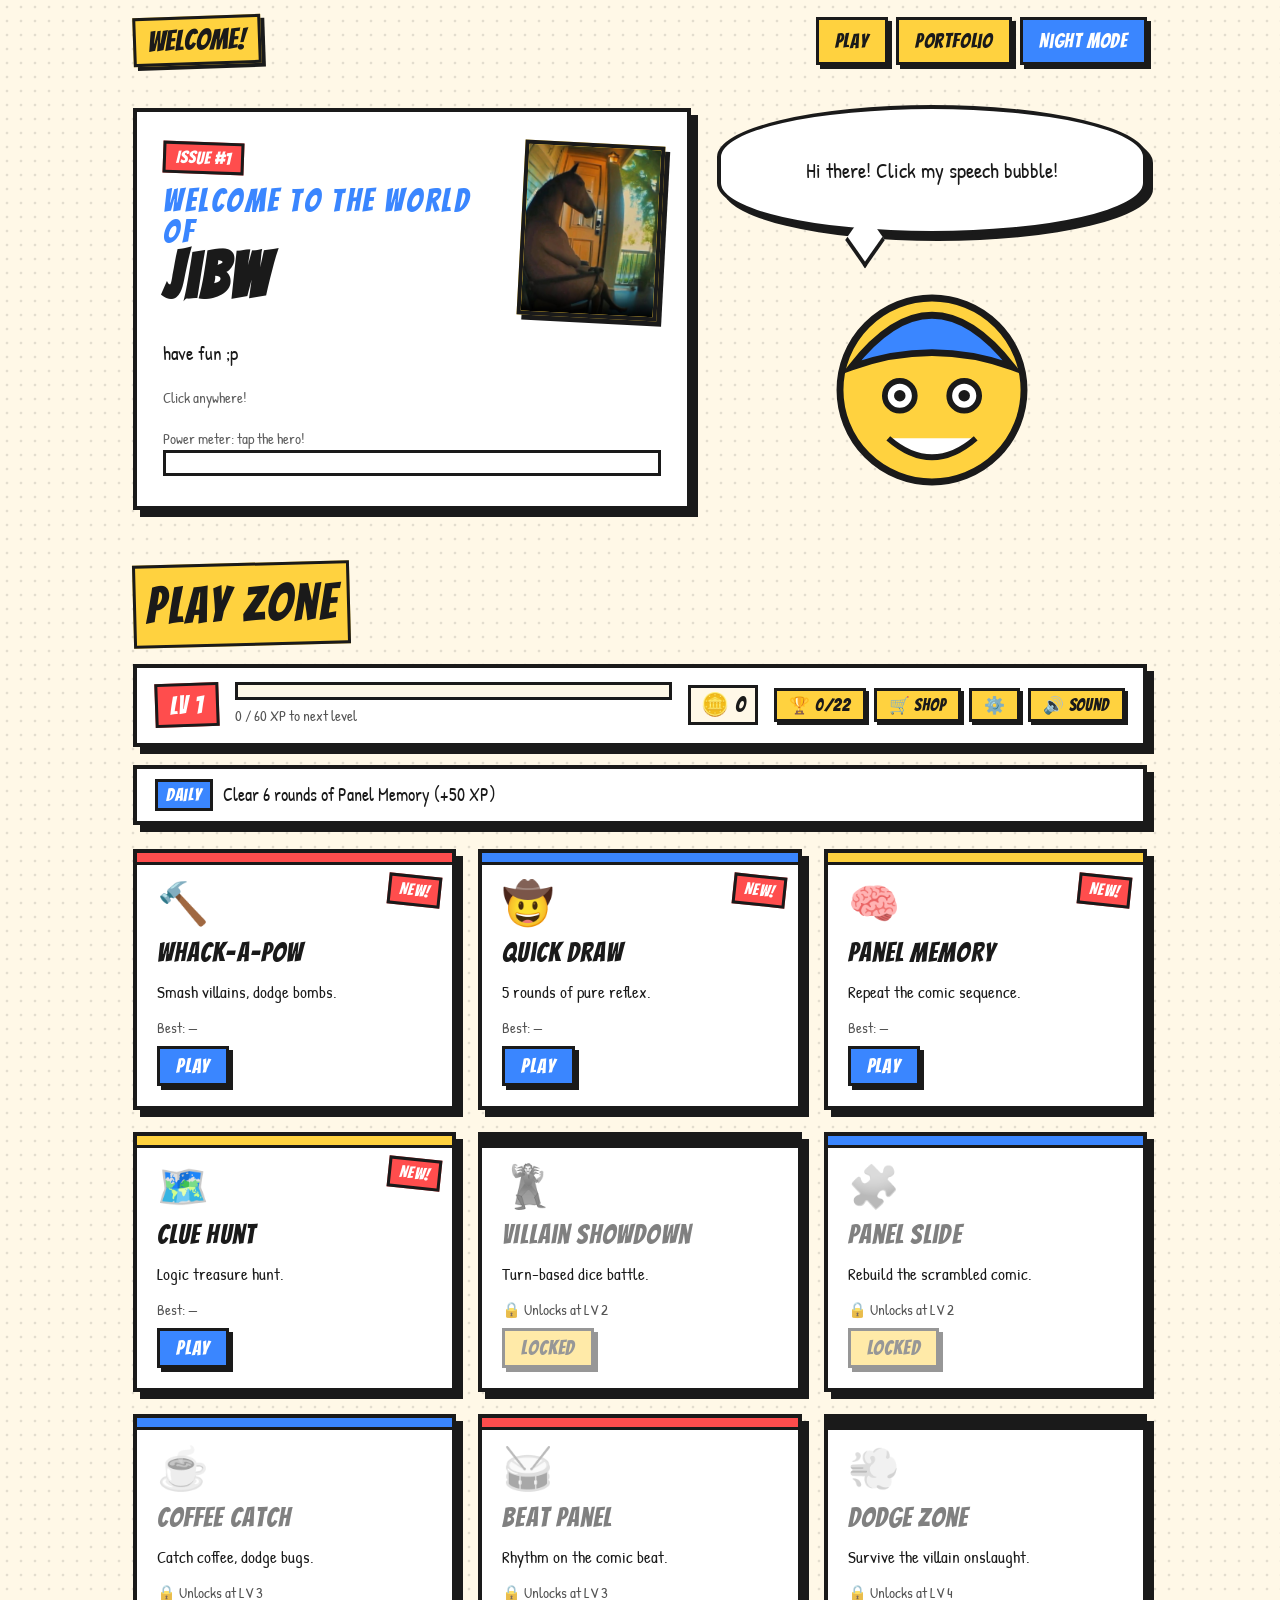
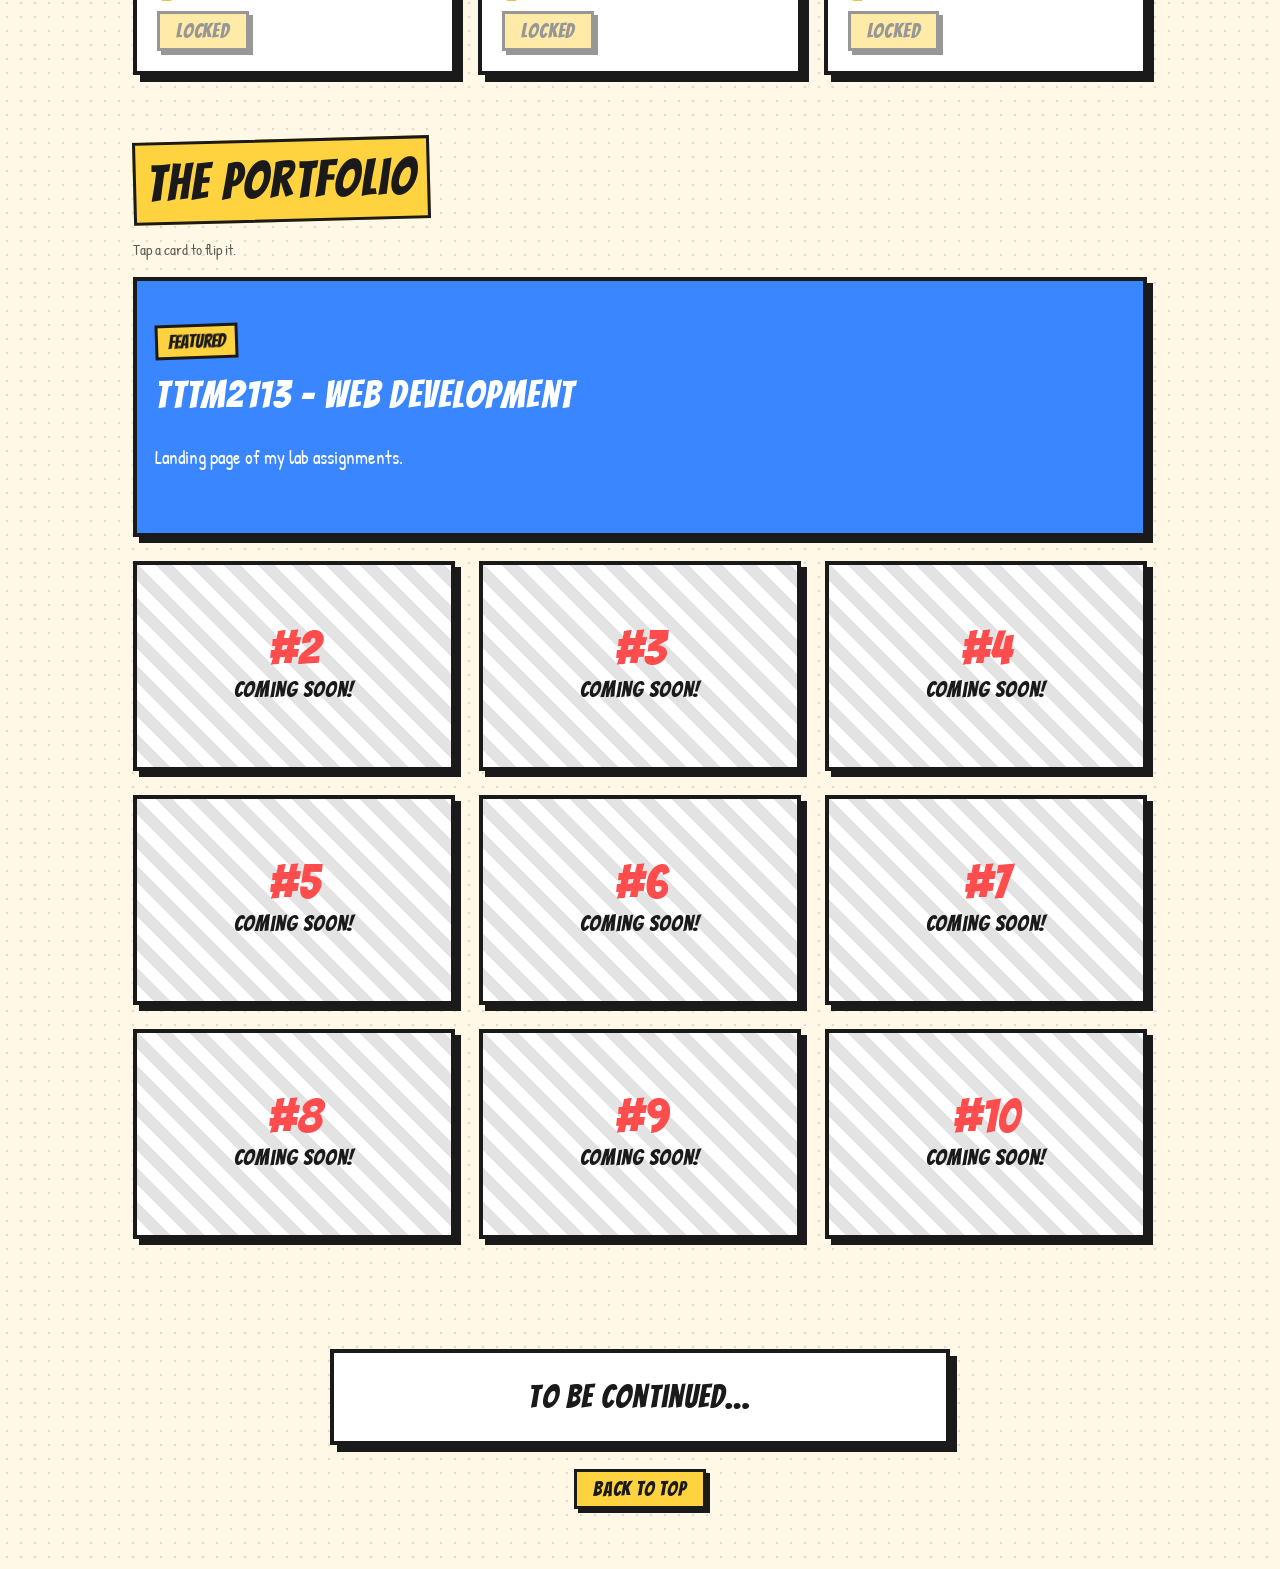
==== commit dc3302e7: "Update index.html" ====
--- a/index.html
+++ b/index.html
@@ -28,6 +28,7 @@
 .btn.blue{background:var(--blue);color:#fff}
 .btn.sm{font-size:1.05rem;padding:4px 12px;box-shadow:3px 3px 0 var(--ink)}
 .btn:disabled,.btn:disabled:hover,.btn:disabled:active{opacity:.45;cursor:not-allowed;transform:none;box-shadow:4px 4px 0 var(--ink)}
+.btn[hidden]{display:none}
 .hero{display:grid;grid-template-columns:1.3fr 1fr;gap:26px;padding:24px 0 50px;align-items:center}
 .hero .panel:first-child{padding:30px 26px}
 .issue{display:inline-block;background:var(--red);color:#fff;border:3px solid var(--ink);padding:0 10px;font-family:Bangers,sans-serif;font-size:1.1rem;transform:rotate(2deg)}
@@ -53,12 +54,16 @@
 .vh{position:absolute;opacity:0;width:1px;height:1px}
 
 /* ---------- Play zone hub ---------- */
-.hud{display:flex;flex-wrap:wrap;align-items:center;gap:12px 18px;margin-bottom:18px;padding:14px 18px}
+.hud{display:flex;flex-wrap:wrap;align-items:center;gap:12px 16px;margin-bottom:18px;padding:14px 18px}
 .lvl{font-family:Bangers,sans-serif;font-size:1.6rem;letter-spacing:.04em;background:var(--red);color:#fff;border:3px solid var(--ink);padding:0 12px;transform:rotate(-2deg)}
-.xp{flex:1 1 180px;min-width:150px}
+.xp{flex:1 1 160px;min-width:140px}
 .xpbar{height:18px;border:3px solid var(--ink);background:var(--paper);overflow:hidden}
 .xpbar i{display:block;height:100%;width:0;background:var(--yellow);transition:width .5s}
 .xp small{font-size:.95rem;opacity:.75}
+.coins{font-family:Bangers,sans-serif;letter-spacing:.04em;font-size:1.4rem;border:3px solid var(--ink);padding:0 10px;background:var(--paper)}
+.coins b{font-weight:400}
+.coins.bump{animation:pulse .35s}
+.hudbtns{display:flex;flex-wrap:wrap;gap:8px}
 .daily{display:flex;gap:10px;align-items:center;flex-wrap:wrap;padding:10px 18px;margin-bottom:24px;font-size:1.1rem}
 .daily b{font-family:Bangers,sans-serif;letter-spacing:.04em;background:var(--blue);color:#fff;padding:0 8px;border:3px solid var(--ink);font-weight:400}
 .daily.done b{background:var(--yellow);color:#1a1a1a}
@@ -72,6 +77,7 @@
 .game .meta{font-size:.95rem;opacity:.75;margin-top:auto;padding-top:6px}
 .game .btn{align-self:flex-start}
 .game.locked .gi,.game.locked h3{filter:grayscale(1);opacity:.55}
+.newtag{position:absolute;top:22px;right:12px;font-family:Bangers,sans-serif;letter-spacing:.04em;background:var(--red);color:#fff;border:3px solid var(--ink);padding:0 8px;transform:rotate(6deg);font-size:1.05rem}
 
 /* ---------- Arena (game window) ---------- */
 .arena{position:fixed;inset:0;z-index:40;background:rgba(10,10,20,.72);display:flex;align-items:center;justify-content:center;padding:14px}
@@ -79,10 +85,8 @@
 .panel.abox{width:100%;max-width:640px;max-height:calc(100vh - 28px);max-height:calc(100dvh - 28px);overflow:auto;padding:0;animation:pin .25s ease-out}
 @keyframes pin{from{transform:scale(.85) rotate(-2deg);opacity:0}to{transform:none;opacity:1}}
 .atop{display:flex;justify-content:space-between;align-items:center;gap:10px;padding:10px 16px;background:var(--yellow);color:#1a1a1a;border-bottom:4px solid var(--ink);position:sticky;top:0;z-index:2}
-.atop h3{font-size:1.9rem;line-height:1.1}
-.abox[data-game="whack"] .atop{background:var(--red);color:#fff}
-.abox[data-game="draw"] .atop,.abox[data-game="coffee"] .atop{background:var(--blue);color:#fff}
-.abox[data-game="showdown"] .atop{background:#1a1a1a;color:#fff}
+.atop h3{font-size:1.9rem;line-height:1.1;min-width:0}
+.atop div{display:flex;gap:8px;flex:0 0 auto}
 .abody{padding:18px}
 .center{text-align:center}
 .gicon{font-size:3.4rem;text-align:center;line-height:1.2}
@@ -92,14 +96,41 @@
 .ghud em{font-style:normal;background:var(--yellow);color:#1a1a1a;border:2px solid var(--ink);padding:0 6px;display:inline-block}
 .ghud em.hot{background:var(--red);color:#fff;animation:pulse .3s}
 @keyframes pulse{50%{transform:scale(1.3) rotate(-4deg)}}
+.evline{font-family:Bangers,sans-serif;letter-spacing:.04em;font-size:1.3rem;color:var(--red);text-align:center;min-height:1.6em;margin:-6px 0 6px}
 .burst{font-family:Bangers,sans-serif;letter-spacing:.04em;font-size:clamp(2.4rem,9vw,3.6rem);color:var(--red);-webkit-text-stroke:2px #1a1a1a;text-shadow:3px 3px 0 var(--yellow);transform:rotate(-3deg);margin:4px 0 10px;animation:pin .35s ease-out}
 .end p{margin:6px 0}
 .xpgain{font-family:Bangers,sans-serif;letter-spacing:.04em;font-size:1.7rem;color:var(--blue)}
-.dailyok{font-family:Bangers,sans-serif;letter-spacing:.04em;font-size:1.3rem;background:var(--yellow);color:#1a1a1a;border:3px solid var(--ink);display:inline-block;padding:0 10px}
+.dailyok,.evok{font-family:Bangers,sans-serif;letter-spacing:.04em;font-size:1.3rem;background:var(--yellow);color:#1a1a1a;border:3px solid var(--ink);display:inline-block;padding:0 10px}
+.evok{background:var(--blue);color:#fff}
 .shake{animation:shake .3s}
 @keyframes shake{20%{transform:translate(-6px,2px)}40%{transform:translate(6px,-2px)}60%{transform:translate(-4px,0)}80%{transform:translate(4px,0)}}
 .float{position:absolute;pointer-events:none;font-family:Bangers,sans-serif;font-size:1.5rem;color:var(--ink);-webkit-text-stroke:1px var(--paper);animation:floatup .7s ease-out forwards;z-index:3;transform:translateX(-50%)}
 @keyframes floatup{from{transform:translate(-50%,0);opacity:1}to{transform:translate(-50%,-44px);opacity:0}}
+
+/* Title card */
+.tcard{position:relative;overflow:hidden;border:3px solid var(--ink);height:150px;display:flex;flex-direction:column;align-items:center;justify-content:center;margin-bottom:14px;color:#1a1a1a;box-shadow:4px 4px 0 var(--ink)}
+.tcard::before{content:"";position:absolute;inset:-70%;background:repeating-conic-gradient(rgba(255,255,255,.35) 0 9deg,transparent 9deg 18deg);animation:spin 26s linear infinite}
+.tcard.light{color:#fff}
+.tcard>*{position:relative}
+.tcard .gicon{font-size:3.6rem;animation:bob 2s ease-in-out infinite}
+.tcard h3{font-size:2.3rem;line-height:1;text-shadow:3px 3px 0 rgba(0,0,0,.25)}
+@keyframes spin{to{transform:rotate(360deg)}}
+@keyframes bob{50%{transform:translateY(-6px) rotate(-4deg)}}
+.ctl{font-size:1rem;opacity:.8}
+.rec{display:block;font-size:.85rem;letter-spacing:.02em}
+.lbmini{border:3px dashed var(--ink);padding:6px 12px;margin:10px auto 0;max-width:340px;font-size:1rem}
+.lbmini b{font-family:Bangers,sans-serif;letter-spacing:.04em;font-weight:400}
+
+/* Pause */
+.pauseov{position:fixed;inset:0;z-index:46;background:rgba(10,10,20,.6);display:flex;align-items:center;justify-content:center;padding:16px}
+.pauseov[hidden]{display:none}
+.pbox{text-align:center;max-width:380px;width:100%}
+
+/* Loot */
+.loot{margin-top:14px}
+.loot p{margin:0 0 8px}
+.loot .btns{margin-top:0}
+.lootres{font-size:1.2rem;border:3px solid var(--ink);background:var(--paper);padding:6px 12px;display:inline-block}
 
 /* Whack-a-POW */
 .wgrid{display:grid;gap:10px;max-width:420px;margin:0 auto;position:relative}
@@ -117,6 +148,7 @@
 .rounds{display:flex;gap:6px;justify-content:center;margin-top:14px;flex-wrap:wrap;min-height:34px}
 .rounds span{border:3px solid var(--ink);padding:0 8px;min-width:64px;text-align:center;background:var(--card);font-size:1rem}
 .rounds span.bad{background:var(--red);color:#fff}
+.rounds span.saved{background:var(--yellow);color:#1a1a1a}
 
 /* Panel Memory */
 .mgrid{display:grid;grid-template-columns:repeat(2,1fr);gap:12px;max-width:420px;margin:0 auto}
@@ -144,10 +176,38 @@
 .dice3{font-size:2.8rem;text-align:center;min-height:3.6rem;letter-spacing:6px;margin-top:6px}
 .log{border:3px solid var(--ink);background:var(--paper);padding:8px 12px;min-height:3.3em;font-size:1.1rem;text-align:center}
 
-/* Coffee Catch */
-.cv{display:block;width:100%;height:360px;border:4px solid var(--ink);background:var(--paper);background-image:radial-gradient(var(--dots) 1.5px,transparent 1.6px);background-size:14px 14px;touch-action:none;box-shadow:5px 5px 0 var(--ink);cursor:crosshair}
-
-/* Trophy room */
+/* Canvas games */
+.cv{display:block;width:100%;height:360px;border:4px solid var(--ink);background:var(--paper);background-image:radial-gradient(var(--dots) 1.5px,transparent 1.6px);background-size:14px 14px;touch-action:none;box-shadow:5px 5px 0 var(--ink);cursor:crosshair;user-select:none;-webkit-user-select:none}
+.cv.tall{height:420px}
+
+/* Clue Hunt */
+.cgrid{display:grid;gap:6px;max-width:440px;margin:0 auto}
+.cell{aspect-ratio:1;border:3px solid var(--ink);background:var(--card);background-image:radial-gradient(var(--dots) 1.5px,transparent 1.6px);background-size:8px 8px;cursor:pointer;padding:0;font-family:Bangers,sans-serif;letter-spacing:.02em;font-size:clamp(1rem,4.6vw,1.5rem);color:var(--ink);display:flex;flex-direction:column;align-items:center;justify-content:center;line-height:1;box-shadow:2px 2px 0 var(--ink);position:relative}
+.cell:not(.dug):hover{background-color:var(--paper)}
+.cell.scan{outline:3px dashed var(--blue);outline-offset:-6px}
+.cell.dug{cursor:default;box-shadow:none;animation:popin .15s}
+.cell.cold{background:var(--blue);color:#fff}
+.cell.warm{background:var(--yellow);color:#1a1a1a}
+.cell.hot{background:var(--red);color:#fff}
+.cell.found{background:var(--yellow);font-size:clamp(1.4rem,6vw,2rem)}
+.cell.missed{background:var(--card);font-size:clamp(1.4rem,6vw,2rem);outline:3px dashed var(--red);outline-offset:-6px}
+.cell i{font-style:normal;font-size:.75em}
+.legend{display:flex;gap:8px;justify-content:center;flex-wrap:wrap;font-size:.95rem;margin-top:10px}
+.legend span{border:2px solid var(--ink);padding:0 6px}
+
+/* Panel Slide */
+.sboard{position:relative;width:min(360px,100%);aspect-ratio:1;margin:0 auto;border:4px solid var(--ink);background:var(--paper);box-shadow:5px 5px 0 var(--ink);overflow:hidden}
+.tile{position:absolute;border:2px solid #1a1a1a;padding:0;cursor:pointer;background-repeat:no-repeat;transition:left .12s,top .12s}
+.tile b{position:absolute;top:3px;left:3px;background:#fff;color:#1a1a1a;border:2px solid #1a1a1a;font-family:Bangers,sans-serif;font-weight:400;font-size:.9rem;line-height:1.1;padding:0 4px}
+.sboard.solved .tile{border-color:transparent;cursor:default}
+.sboard.solved .tile b{display:none}
+.speek{position:absolute;inset:0;background-size:cover;z-index:3;border:0}
+.speek[hidden]{display:none}
+
+/* Trophy room, shop, settings */
+.tabs{display:flex;gap:8px;flex-wrap:wrap;margin-bottom:14px}
+.tab{border:3px solid var(--ink);background:var(--card);color:var(--ink);font-family:Bangers,sans-serif;letter-spacing:.04em;font-size:1.15rem;padding:2px 12px;cursor:pointer;box-shadow:3px 3px 0 var(--ink)}
+.tab.on{background:var(--yellow);color:#1a1a1a}
 .sub{font-size:1.5rem;margin:6px 0 10px}
 .achs{display:grid;grid-template-columns:repeat(2,1fr);gap:10px;margin-bottom:18px}
 .ach{border:3px solid var(--ink);padding:8px 10px;background:var(--paper);display:flex;gap:10px;align-items:center;font-size:1rem;line-height:1.25}
@@ -155,12 +215,48 @@
 .ach.off{opacity:.45}
 .ach.off .i{filter:grayscale(1)}
 .ach b{font-family:Bangers,sans-serif;letter-spacing:.04em;font-weight:400;font-size:1.15rem;display:block}
+.stks{display:grid;grid-template-columns:repeat(4,1fr);gap:10px;margin-bottom:10px}
+.stk{border:3px solid var(--ink);background:var(--paper);text-align:center;padding:8px 4px;font-size:.9rem;line-height:1.2}
+.stk .i{font-size:2.2rem;display:block;line-height:1.2}
+.stk.rare{border-color:var(--blue);box-shadow:3px 3px 0 var(--blue)}
+.stk.leg{border-color:var(--red);box-shadow:3px 3px 0 var(--red);background:var(--yellow);color:#1a1a1a}
+.stk.off{opacity:.4}
+.stats{display:grid;grid-template-columns:repeat(3,1fr);gap:10px;margin-bottom:16px}
+.stat{border:3px solid var(--ink);padding:6px 10px;background:var(--paper);text-align:center}
+.stat b{display:block;font-family:Bangers,sans-serif;letter-spacing:.04em;font-weight:400;font-size:1.6rem;color:var(--blue)}
+.stat small{font-size:.9rem}
+.lbs{display:grid;grid-template-columns:repeat(2,1fr);gap:10px}
+.lb{border:3px solid var(--ink);padding:6px 10px;font-size:.95rem}
+.lb h4{margin:0 0 4px;font-family:Bangers,sans-serif;letter-spacing:.04em;font-weight:400;font-size:1.2rem}
+.lb ol{margin:0;padding-left:20px}
 .skins{display:flex;gap:10px;flex-wrap:wrap;justify-content:center;margin-bottom:18px}
 .skin{border:3px solid var(--ink);background:var(--card);color:var(--ink);padding:6px 12px;cursor:pointer;font:inherit;font-size:1.05rem;display:flex;align-items:center;gap:8px;box-shadow:3px 3px 0 var(--ink)}
 .skin.on{background:var(--yellow);color:#1a1a1a}
 .skin:disabled{opacity:.5;cursor:not-allowed}
 .skin i{width:24px;height:24px;border-radius:50%;border:2px solid #1a1a1a;display:inline-block}
-.bests{margin:0 0 10px;padding-left:22px;font-size:1.05rem}
+.perks{display:grid;gap:10px}
+.perk{display:flex;align-items:center;gap:12px;border:3px solid var(--ink);padding:8px 12px;background:var(--paper)}
+.perk .i{font-size:2rem}
+.perk div{flex:1;min-width:0;line-height:1.25}
+.perk b{font-family:Bangers,sans-serif;letter-spacing:.04em;font-weight:400;font-size:1.2rem;display:block}
+.perk small{font-size:.95rem}
+.perk.own{background:var(--card)}
+.setrow{display:flex;justify-content:space-between;align-items:center;gap:12px;border-bottom:2px dashed var(--dots);padding:10px 0}
+.setrow:last-of-type{border-bottom:0}
+.tgl{min-width:78px;text-align:center}
+.tgl[aria-pressed="false"]{background:var(--card);color:var(--ink)}
+.setrow input[type=range]{flex:1;max-width:220px;accent-color:var(--blue)}
+
+/* Lurking villain (page event) */
+.lurker{position:fixed;z-index:35;font-size:3rem;line-height:1;border:0;background:none;padding:6px;cursor:pointer;filter:drop-shadow(3px 3px 0 #1a1a1a);transition:opacity .35s}
+.lurker.l{left:0;animation:peekL .5s ease-out both,wob 1s .5s ease-in-out infinite}
+.lurker.r{right:0;animation:peekR .5s ease-out both,wob 1s .5s ease-in-out infinite}
+.lurker.b{bottom:0;animation:peekB .5s ease-out both,wob 1s .5s ease-in-out infinite}
+.lurker.gone{opacity:0;pointer-events:none}
+@keyframes peekL{from{transform:translateX(-110%)}}
+@keyframes peekR{from{transform:translateX(110%)}}
+@keyframes peekB{from{transform:translateY(110%)}}
+@keyframes wob{50%{rotate:-10deg}}
 
 /* Toasts */
 .toasts{position:fixed;top:calc(12px + env(safe-area-inset-top,0px));left:50%;transform:translateX(-50%);z-index:60;display:flex;flex-direction:column;gap:8px;align-items:center;pointer-events:none;width:max-content;max-width:92vw}
@@ -188,10 +284,13 @@
 @keyframes pop{0%{transform:translate(-50%,-50%) scale(.3) rotate(-12deg);opacity:1}60%{transform:translate(-50%,-70%) scale(1.3) rotate(6deg);opacity:1}100%{transform:translate(-50%,-120%) scale(1) rotate(0);opacity:0}}
 
 /* ---------- Touch & motion ---------- */
-button,.btn,.card,.bubble,.hole,.qd,.mp,.hero-art svg{touch-action:manipulation;-webkit-tap-highlight-color:transparent}
-.bubble,.sfx,.hero-art svg,.hole,.qd,.mp{user-select:none;-webkit-user-select:none}
+button,.btn,.card,.bubble,.hole,.qd,.mp,.cell,.tile,.hero-art svg{touch-action:manipulation;-webkit-tap-highlight-color:transparent}
+.bubble,.sfx,.hero-art svg,.hole,.qd,.mp,.cell,.tile{user-select:none;-webkit-user-select:none}
 @media (hover:none){.btn:hover{transform:none;box-shadow:4px 4px 0 var(--ink)}.game:not(.locked):hover{transform:none}}
-@media (prefers-reduced-motion:reduce){.sfx,.toast,.float{animation-duration:.01s}.panel.abox,.burst,.shake,.fighter.hit .av,.intent.danger{animation:none}.card .in,.btn{transition:none}html{scroll-behavior:auto}}
+@media (prefers-reduced-motion:reduce){.sfx,.toast,.float,.lurker{animation:none}.panel.abox,.burst,.shake,.fighter.hit .av,.intent.danger,.tcard::before,.tcard .gicon{animation:none}.card .in,.btn,.tile{transition:none}html{scroll-behavior:auto}}
+.calm *,.calm *::before,.calm *::after{animation-duration:.01ms!important;animation-iteration-count:1!important;transition-duration:.01ms!important}
+.calm .toast,.calm .sfx,.calm .float,.calm .lurker,.calm .tcard::before{animation:none!important}
+.calm{scroll-behavior:auto}
 
 /* ---------- Responsive ---------- */
 @media (max-width:820px){
@@ -211,6 +310,7 @@
 .panel{box-shadow:5px 5px 0 var(--ink)}
 .hero .panel:first-child{padding:22px 18px}
 .btn{padding:8px 14px;min-height:44px}
+.btn.sm{min-height:40px}
 .bubble{min-height:100px;padding:22px 24px;font-size:1.15rem}
 .card,.card .in{min-height:170px}
 .card.feat,.card.feat .in{min-height:220px}
@@ -224,12 +324,19 @@
 .arena{padding:8px}
 .panel.abox{max-height:calc(100vh - 16px);max-height:calc(100dvh - 16px)}
 .abody{padding:14px}
-.atop h3{font-size:1.5rem}
-.achs{grid-template-columns:1fr}
+.atop{padding:8px 10px}
+.atop h3{font-size:1.4rem}
+.achs,.lbs{grid-template-columns:1fr}
+.stks{grid-template-columns:repeat(3,1fr)}
+.stats{grid-template-columns:repeat(2,1fr)}
 .qd{height:180px}
 .cv{height:330px}
+.cv.tall{height:400px}
 .fighter .av{font-size:2.4rem}
 .vs{font-size:1.5rem}
+.tcard{height:130px}
+.cgrid{gap:4px}
+.lurker{font-size:2.4rem}
 }
 </style>
 </head>
@@ -274,8 +381,13 @@
   <div class="panel hud">
     <span class="lvl">LV <span id="lvl">1</span></span>
     <div class="xp"><div class="xpbar"><i id="xpFill"></i></div><small id="xpTxt">0 / 60 XP</small></div>
-    <button class="btn sm" id="trophyBtn" type="button">🏆 <span id="achCount">0/13</span></button>
-    <button class="btn sm" id="sndBtn" type="button" aria-pressed="true">🔊 Sound</button>
+    <span class="coins" id="coinsBox" title="Coins">🪙 <b id="coins">0</b></span>
+    <div class="hudbtns">
+      <button class="btn sm" id="trophyBtn" type="button">🏆 <span id="achCount">0/22</span></button>
+      <button class="btn sm" id="shopBtn" type="button">🛒 Shop</button>
+      <button class="btn sm" id="setBtn" type="button" aria-label="Settings">⚙️</button>
+      <button class="btn sm" id="sndBtn" type="button" aria-pressed="true">🔊 Sound</button>
+    </div>
   </div>
   <div class="panel daily" id="daily"><b>Daily</b><span id="dailyTxt"></span></div>
   <div class="games" id="games"></div>
@@ -302,8 +414,15 @@
 
 <div class="arena" id="arena" hidden>
   <div class="panel abox" id="abox" role="dialog" aria-modal="true" aria-labelledby="aTitle">
-    <div class="atop"><h3 id="aTitle">Game</h3><button class="btn sm" id="aClose" type="button">✕ Back</button></div>
+    <div class="atop" id="atop"><h3 id="aTitle">Game</h3><div><button class="btn sm" id="aPause" type="button" hidden aria-label="Pause">⏸</button><button class="btn sm" id="aClose" type="button">✕ Back</button></div></div>
     <div class="abody" id="aBody"></div>
+  </div>
+  <div class="pauseov" id="pauseov" hidden>
+    <div class="panel pbox">
+      <div class="burst">PAUSED</div>
+      <div class="btns"><button class="btn blue" id="pResume" type="button">▶ Resume</button><button class="btn" id="pRestart" type="button">↻ Restart</button><button class="btn" id="pQuit" type="button">✕ Quit</button></div>
+      <p class="hint">Press Esc or P to resume</p>
+    </div>
   </div>
 </div>
 <div class="toasts" id="toasts" aria-live="polite"></div>
@@ -320,6 +439,8 @@
   /* ============================================ */
 
   function $(id){return document.getElementById(id)}
+  function rnd(n){return Math.floor(Math.random()*n)}
+  function pick(a){return a[rnd(a.length)]}
   $('introLine').textContent=ME.intro;
   $('name').textContent=ME.name;
   $('portfolioBtn').href=ME.portfolioLink;
@@ -335,18 +456,107 @@
   grid.addEventListener('click',function(e){if(e.target.closest('a'))return;var c=e.target.closest('.card');if(c)c.classList.toggle('flip')});
   grid.addEventListener('keydown',function(e){var c=e.target;if(c.getAttribute&&c.getAttribute('role')==='button'&&(e.key==='Enter'||e.key===' ')){e.preventDefault();c.classList.toggle('flip')}});
 
+  /* =====================================================
+     SAVE DATA
+     ===================================================== */
+  var KEY='jibPlayzone';
+  var SET_DEF={music:false,vol:70,shake:true,calm:false,pops:true,sightings:true};
+  function fresh(){return {xp:0,coins:0,best:{},ach:{},plays:0,sound:true,skin:'classic',daily:'',perks:{},stickers:{},lb:{},
+    stats:{time:0,games:{},coins:0,busted:0,loot:0},set:JSON.parse(JSON.stringify(SET_DEF))}}
+  var S=fresh();
+  function load(){
+    try{var raw=localStorage.getItem(KEY);if(raw){var o=JSON.parse(raw);if(o&&typeof o==='object'){for(var k in o)S[k]=o[k]}}}catch(e){}
+    var f=fresh();
+    ['best','ach','perks','stickers','lb','stats','set'].forEach(function(k){if(!S[k]||typeof S[k]!=='object')S[k]=f[k]});
+    for(var k2 in f.stats)if(S.stats[k2]==null)S.stats[k2]=f.stats[k2];
+    if(!S.stats.games||typeof S.stats.games!=='object')S.stats.games={};
+    for(var k3 in SET_DEF)if(S.set[k3]==null)S.set[k3]=SET_DEF[k3];
+    if(typeof S.xp!=='number'||!(S.xp>=0))S.xp=0;
+    if(typeof S.coins!=='number'||!(S.coins>=0))S.coins=0;
+  }
+  load();
+  function save(){try{localStorage.setItem(KEY,JSON.stringify(S))}catch(e){}}
+
+  /* =====================================================
+     AUDIO — sound effects + optional background music
+     ===================================================== */
+  var AC=null,master=null,musicBus=null;
+  function audio(){
+    try{
+      if(!AC){var Ctx=window.AudioContext||window.webkitAudioContext;if(!Ctx)return null;AC=new Ctx();master=AC.createGain();master.connect(AC.destination);musicBus=AC.createGain();musicBus.gain.value=.55;musicBus.connect(master);setVol()}
+      if(AC.state==='suspended')AC.resume();
+    }catch(e){return null}
+    return AC;
+  }
+  function setVol(){if(master)master.gain.value=S.set.vol/100}
+  function tone(f,d,type,v,to,bus,at){
+    if(!bus&&!S.sound)return;
+    var a=audio();if(!a)return;
+    try{
+      var t=at||a.currentTime,osc=a.createOscillator(),g=a.createGain();
+      osc.type=type||'square';osc.frequency.setValueAtTime(f,t);
+      if(to)osc.frequency.exponentialRampToValueAtTime(to,t+d);
+      g.gain.setValueAtTime(v||0.05,t);g.gain.exponentialRampToValueAtTime(0.0001,t+d);
+      osc.connect(g);g.connect(bus||master);osc.start(t);osc.stop(t+d+0.02);
+    }catch(e){}
+  }
+  function seqTone(fs,gap,dur,type){fs.forEach(function(f,i){setTimeout(function(){tone(f,dur,type,.05)},i*gap)})}
+  var SND={
+    hit:function(){tone(520,.09,'square',.045,880)},
+    bonus:function(){seqTone([660,990],70,.1,'square')},
+    bad:function(){tone(190,.25,'sawtooth',.06,70)},
+    tick:function(){tone(880,.05,'triangle',.05)},
+    win:function(){seqTone([523,659,784,1046],90,.14,'square')},
+    lose:function(){seqTone([392,330,262],120,.18,'triangle')},
+    level:function(){seqTone([523,784,1046,1318],70,.12,'square')},
+    note:function(i){tone([330,392,494,587,659,784][i],.28,'triangle',.08)},
+    kick:function(){tone(130,.14,'sine',.16,45)},
+    snare:function(){tone(300,.07,'triangle',.06,160)},
+    dig:function(){tone(240,.08,'square',.04,140)}
+  };
+  var MUS={timer:null,next:0,step:0,hold:false};
+  var BASS=[131,131,196,196,147,147,220,220,165,165,247,247,147,147,196,98];
+  var MEL=[523,0,659,0,784,0,659,587,0,0,523,0,440,0,523,0,587,0,698,0,880,0,784,0,659,0,587,0,523,0,0,0];
+  function musicTick(){
+    var a=AC;if(!a)return;
+    if(MUS.next<a.currentTime)MUS.next=a.currentTime+.05;
+    while(MUS.next<a.currentTime+.3){
+      var s=MUS.step%32;
+      if(!MUS.hold){
+        if(s%2===0)tone(BASS[(s>>1)%16],.2,'triangle',.07,0,musicBus,MUS.next);
+        if(MEL[s])tone(MEL[s],.16,'square',.025,0,musicBus,MUS.next);
+      }
+      MUS.next+=.21;MUS.step++;
+    }
+  }
+  function musicOn(){if(!S.set.music||MUS.timer||document.hidden)return;var a=audio();if(!a)return;MUS.next=a.currentTime+.1;MUS.timer=setInterval(musicTick,100)}
+  function musicOff(){clearInterval(MUS.timer);MUS.timer=null}
+  function firstGesture(){document.removeEventListener('pointerdown',firstGesture);document.removeEventListener('keydown',firstGesture);musicOn()}
+  document.addEventListener('pointerdown',firstGesture);document.addEventListener('keydown',firstGesture);
+
   /* ---------- Comic sound words on click ---------- */
   var words=['POW!','BAM!','ZAP!','WOW!','BOOM!','KAPOW!'];
   function sfx(x,y,t){
-    var s=document.createElement('div');s.className='sfx';s.textContent=t||words[Math.floor(Math.random()*words.length)];
+    var s=document.createElement('div');s.className='sfx';s.textContent=t||pick(words);
     s.style.left=x+'px';s.style.top=y+'px';document.body.appendChild(s);setTimeout(function(){s.remove()},750);
   }
-  document.addEventListener('click',function(e){if(e.detail===0||e.target.closest('.arena'))return;sfx(e.clientX,e.clientY)});
-
-  /* ---------- Speech bubble ---------- */
+  document.addEventListener('click',function(e){if(e.detail===0||!S.set.pops||!arena.hidden||e.target.closest('.arena,.lurker'))return;sfx(e.clientX,e.clientY)});
+
+  /* ---------- Speech bubble (with live hints) ---------- */
   var lines=['Hi there! Click my speech bubble!','Welcome to my personal space!','Level up in the Play zone!','Psst… the portfolio is at the bottom.','Did you try night mode?','Every great hero starts somewhere.'];
   var li=0,bub=$('bubble');
-  function next(){li=(li+1)%lines.length;bub.textContent=lines[li]}
+  function tips(){
+    var t=[],lv=lvInfo(S.xp).lv;
+    var lk=GAMES.filter(function(g){return g.lv>lv})[0];
+    if(lk)t.push('Reach LV '+lk.lv+' to unlock '+lk.name+'!');
+    if(S.daily!==today())t.push('Today’s daily: '+dailyNow().txt+'!');
+    var cheap=PERKS.filter(function(p){return !S.perks[p.id]}).sort(function(a,b){return a.cost-b.cost})[0];
+    if(cheap&&S.coins>=cheap.cost)t.push('You can afford '+cheap.name+' in the 🛒 Shop!');
+    if(Object.keys(S.stickers).length<STICKERS.length)t.push('Win games to earn mystery stickers!');
+    t.push('Villains sometimes peek onto this page. Bust them!');
+    return t;
+  }
+  function next(){var all=lines.concat(tips());li=(li+1)%all.length;bub.textContent=all[li]}
   bub.addEventListener('click',next);
   bub.addEventListener('keydown',function(e){if(e.key==='Enter'||e.key===' '){e.preventDefault();next()}});
 
@@ -367,52 +577,16 @@
   });
 
   /* =====================================================
-     PLAY ZONE — progress, sound, achievements, games
+     PROGRESSION — levels, achievements, skins, perks, stickers
      ===================================================== */
-  var KEY='jibPlayzone';
-  function fresh(){return {xp:0,best:{},ach:{},plays:0,sound:true,skin:'classic',daily:''}}
-  var S=fresh();
-  try{var raw=localStorage.getItem(KEY);if(raw){var o=JSON.parse(raw);if(o&&typeof o==='object'){for(var k in o)S[k]=o[k]}}}catch(e){}
-  if(!S.best||typeof S.best!=='object')S.best={};
-  if(!S.ach||typeof S.ach!=='object')S.ach={};
-  if(typeof S.xp!=='number'||!(S.xp>=0))S.xp=0;
-  function save(){try{localStorage.setItem(KEY,JSON.stringify(S))}catch(e){}}
-
-  /* Sound effects (generated, no files needed) */
-  var AC=null;
-  function tone(f,d,type,v,to){
-    if(!S.sound)return;
-    try{
-      if(!AC){var Ctx=window.AudioContext||window.webkitAudioContext;if(!Ctx)return;AC=new Ctx()}
-      if(AC.state==='suspended')AC.resume();
-      var t=AC.currentTime,osc=AC.createOscillator(),g=AC.createGain();
-      osc.type=type||'square';osc.frequency.setValueAtTime(f,t);
-      if(to)osc.frequency.exponentialRampToValueAtTime(to,t+d);
-      g.gain.setValueAtTime(v||0.05,t);g.gain.exponentialRampToValueAtTime(0.0001,t+d);
-      osc.connect(g);g.connect(AC.destination);osc.start(t);osc.stop(t+d+0.02);
-    }catch(e){}
-  }
-  function seqTone(fs,gap,dur,type){fs.forEach(function(f,i){setTimeout(function(){tone(f,dur,type,.05)},i*gap)})}
-  var SND={
-    hit:function(){tone(520,.09,'square',.045,880)},
-    bonus:function(){seqTone([660,990],70,.1,'square')},
-    bad:function(){tone(190,.25,'sawtooth',.06,70)},
-    tick:function(){tone(880,.05,'triangle',.05)},
-    win:function(){seqTone([523,659,784,1046],90,.14,'square')},
-    lose:function(){seqTone([392,330,262],120,.18,'triangle')},
-    level:function(){seqTone([523,784,1046,1318],70,.12,'square')},
-    note:function(i){tone([330,392,494,587,659,784][i],.28,'triangle',.08)}
-  };
-
   var toastBox=$('toasts');
   function toast(t){var d=document.createElement('div');d.className='toast';d.textContent=t;toastBox.appendChild(d);setTimeout(function(){d.remove()},2700)}
   var abox=$('abox');
-  function shake(){abox.classList.remove('shake');void abox.offsetWidth;abox.classList.add('shake')}
-
-  /* Levels */
+  function shake(){if(!S.set.shake||S.set.calm)return;abox.classList.remove('shake');void abox.offsetWidth;abox.classList.add('shake')}
+
   function lvInfo(xp){var lv=1,need=60;while(xp>=need){xp-=need;lv++;need=60+(lv-1)*25}return{lv:lv,cur:xp,need:need}}
 
-  /* Achievements */
+  /* [id, icon, name, how, hidden] */
   var ACH=[
     ['first','🎬','First Panel','Play any game'],
     ['maxpower','⚡','Full Power','Fill the hero’s power meter'],
@@ -426,7 +600,16 @@
     ['coffee50','☕','Caffeinated','Score 50 in Coffee Catch'],
     ['daily','📅','Daily Hero','Complete a daily challenge'],
     ['lv5','🦸','Rising Hero','Reach level 5'],
-    ['secret','🕵️','Secret Issue','Find the hidden secret']
+    ['clue','💎','Treasure Hunter','Find the treasure with 3+ digs left'],
+    ['puzzle','🧩','Puzzle Master','Solve a 4×4 Panel Slide'],
+    ['fullcombo','🥁','Full Combo','No misses in Beat Panel (Normal or Hard)'],
+    ['survivor','🛡️','Survivor','Last 60 seconds in Dodge Zone'],
+    ['tourist','🗺️','Tourist','Play all 9 games'],
+    ['shop3','🛒','Big Spender','Own 3 perks'],
+    ['collector','🎴','Sticker Collector','Collect all 12 stickers'],
+    ['secret','🕵️','Secret Issue','Find the hidden secret',true],
+    ['nightowl','🦉','Night Owl','Play a game between midnight and 5 am',true],
+    ['busted5','🚨','Neighbourhood Watch','Bust 5 lurking villains',true]
   ];
   function unlock(id){
     if(S.ach[id])return;
@@ -436,7 +619,6 @@
     addXP(15);
   }
 
-  /* Hero skins (unlock by level) */
   var SKINS=[
     {id:'classic',name:'Classic',lv:1,face:'#ffd23f',cape:'#3a86ff'},
     {id:'crimson',name:'Crimson',lv:2,face:'#ffd23f',cape:'#ff4d4d'},
@@ -446,6 +628,40 @@
   function curSkin(){return SKINS.filter(function(s){return s.id===S.skin})[0]||SKINS[0]}
   function applySkin(){var s=curSkin();$('heroFace').setAttribute('fill',s.face);$('heroCape').setAttribute('fill',s.cape)}
 
+  var PERKS=[
+    {id:'fuse',icon:'🧨',name:'Long Fuse',desc:'Whack-a-POW lasts 35 s instead of 30 s.',cost:60},
+    {id:'holster',icon:'🤠',name:'Lucky Holster',desc:'Your first Quick Draw foul is forgiven.',cost:60},
+    {id:'second',icon:'👀',name:'Second Look',desc:'One free mistake in Panel Memory.',cost:80},
+    {id:'detector',icon:'📡',name:'Metal Detector',desc:'+2 digs in Clue Hunt.',cost:60},
+    {id:'iron',icon:'🛡️',name:'Iron Suit',desc:'+8 max HP in Villain Showdown.',cost:80},
+    {id:'cup',icon:'☕',name:'Extra Cup',desc:'+1 life in Coffee Catch.',cost:60},
+    {id:'metronome',icon:'🥁',name:'Wide Timing',desc:'Bigger “Good” window in Beat Panel.',cost:70},
+    {id:'blink',icon:'✨',name:'Blink Shield',desc:'Start Dodge Zone with a 5 s shield.',cost:70},
+    {id:'magnet',icon:'🧲',name:'Sticker Magnet',desc:'Mystery rewards are luckier.',cost:120},
+    {id:'pen',icon:'🖊️',name:'Golden Pen',desc:'+10% XP from every game.',cost:150}
+  ];
+  function hasPerk(id){return !!S.perks[id]}
+
+  var STICKERS=[
+    {id:'pow',i:'💥',n:'Pow Burst',r:'com'},{id:'zap',i:'⚡',n:'Zap Bolt',r:'com'},{id:'talk',i:'💬',n:'Speech Bubble',r:'com'},
+    {id:'cup',i:'☕',n:'Hot Coffee',r:'com'},{id:'die',i:'🎲',n:'Lucky Die',r:'com'},{id:'ham',i:'🔨',n:'Mighty Hammer',r:'com'},
+    {id:'hero',i:'🦸',n:'Caped Hero',r:'rare'},{id:'dl',i:'🦹',n:'Dr. Deadline',r:'rare'},{id:'brain',i:'🧠',n:'Big Brain',r:'rare'},
+    {id:'gem',i:'💎',n:'Lost Gem',r:'rare'},{id:'crown',i:'👑',n:'Golden Crown',r:'leg'},{id:'rain',i:'🌈',n:'Rainbow Beam',r:'leg'}
+  ];
+  var RAR={com:'Common',rare:'Rare',leg:'Legendary'},DUPE={com:10,rare:25,leg:60};
+  function addCoins(n){n=Math.max(0,Math.round(n));S.coins+=n;S.stats.coins+=n;var cb=$('coinsBox');cb.classList.remove('bump');void cb.offsetWidth;cb.classList.add('bump')}
+  function giveSticker(luck){
+    var r=Math.random(),rar=r<(luck?.1:.05)?'leg':r<(luck?.45:.3)?'rare':'com';
+    var s=pick(STICKERS.filter(function(x){return x.r===rar}));
+    if(!S.stickers[s.id]){
+      S.stickers[s.id]=Date.now();toast('🎴 New sticker: '+s.n+'!');
+      if(Object.keys(S.stickers).length>=STICKERS.length)unlock('collector');
+      return s.i+' '+s.n+' sticker ('+RAR[rar]+')';
+    }
+    addCoins(DUPE[rar]);
+    return 'a duplicate '+s.i+' '+s.n+' → +'+DUPE[rar]+' 🪙';
+  }
+
   function addXP(n){
     var before=lvInfo(S.xp).lv;
     S.xp+=Math.max(0,Math.round(n));
@@ -462,41 +678,82 @@
   /* Daily challenge (changes every day) */
   var DAILY=[
     {g:'whack',txt:'Score 25+ in Whack-a-POW',ok:function(m){return m.score>=25}},
+    {g:'clue',txt:'Find the treasure in Clue Hunt',ok:function(m){return m.win}},
     {g:'draw',txt:'Quick Draw average under 400 ms',ok:function(m){return m.avg<400}},
+    {g:'slide',txt:'Solve Panel Slide on Normal or Hard',ok:function(m){return m.solved&&m.diff!=='easy'}},
     {g:'memory',txt:'Clear 6 rounds of Panel Memory',ok:function(m){return m.score>=6}},
+    {g:'beat',txt:'Get 80%+ accuracy in Beat Panel',ok:function(m){return m.acc>=80}},
     {g:'showdown',txt:'Beat a villain in Villain Showdown',ok:function(m){return m.win}},
+    {g:'dodge',txt:'Survive 30 seconds in Dodge Zone',ok:function(m){return m.time>=30}},
     {g:'coffee',txt:'Score 30+ in Coffee Catch',ok:function(m){return m.score>=30}}
   ];
   function today(){var d=new Date();return d.getFullYear()+'-'+(d.getMonth()+1)+'-'+d.getDate()}
-  function dailyNow(){var d=new Date();var n=Math.floor(Date.UTC(d.getFullYear(),d.getMonth(),d.getDate())/864e5);return DAILY[n%DAILY.length]}
+  function dailyNow(){
+    var d=new Date(),n=Math.floor(Date.UTC(d.getFullYear(),d.getMonth(),d.getDate())/864e5),lv=lvInfo(S.xp).lv;
+    for(var k=0;k<DAILY.length;k++){var c=DAILY[(n+k)%DAILY.length];if(byId(c.g).lv<=lv)return c}
+    return DAILY[0];
+  }
+
+  /* Random bonus events (rolled when a game starts) */
+  var EVENTS=[
+    {id:'xp2',label:'⚡ DOUBLE XP!',desc:'XP from this game is doubled.'},
+    {id:'coins2',label:'💰 COIN RUSH!',desc:'Coins from this game are doubled.'},
+    {id:'lucky',label:'🍀 LUCKY BREAK!',desc:'Mystery rewards are extra lucky.'}
+  ];
 
   /* Game list */
   var GAMES=[
-    {id:'whack',icon:'🔨',name:'Whack-a-POW',tag:'Smash villains, dodge bombs.',accent:'var(--red)',lv:1,diffs:['easy','normal','hard'],
-     how:'Tap red <b>POW!</b> villains (+1) and golden <b>★</b> (+3). Avoid <b>💣</b> bombs (−3). Chain hits to grow your combo multiplier. 30 seconds!',
-     play:playWhack,fmt:function(v){return v+' pts'}},
-    {id:'draw',icon:'🤠',name:'Quick Draw',tag:'5 rounds of pure reflex.',accent:'var(--blue)',lv:1,diffs:['normal','hard'],lower:true,
+    {id:'whack',icon:'🔨',name:'Whack-a-POW',tag:'Smash villains, dodge bombs.',accent:'var(--red)',light:true,lv:1,diffs:['easy','normal','hard'],good:25,
+     how:'Tap red <b>POW!</b> villains (+1) and golden <b>★</b> (+3). Avoid <b>💣</b> bombs (−3). Chain hits to grow your combo. Watch out for a surprise <b>FRENZY</b>!',
+     ctl:'Tap / click the squares',play:playWhack,fmt:function(v){return v+' pts'}},
+    {id:'draw',icon:'🤠',name:'Quick Draw',tag:'5 rounds of pure reflex.',accent:'var(--blue)',light:true,lv:1,diffs:['normal','hard'],lower:true,good:330,
      how:'Tap the moment it says <b>DRAW!</b> Tapping early is a foul. Hard mode adds fake-outs. Lowest average wins.',
-     play:playDraw,fmt:function(v){return v+' ms avg'}},
-    {id:'memory',icon:'🧠',name:'Panel Memory',tag:'Repeat the comic sequence.',accent:'var(--yellow)',lv:1,diffs:['normal','hard'],
-     how:'Watch the panels flash, then tap them back in the same order. One more panel each round. Number keys work too.',
-     play:playMemory,fmt:function(v){return v+' rounds'}},
-    {id:'showdown',icon:'🦹',name:'Villain Showdown',tag:'Turn-based dice battle.',accent:'#1a1a1a',lv:2,diffs:['easy','normal','hard'],
+     ctl:'Tap the box or press Space',play:playDraw,fmt:function(v){return v+' ms avg'}},
+    {id:'memory',icon:'🧠',name:'Panel Memory',tag:'Repeat the comic sequence.',accent:'var(--yellow)',lv:1,diffs:['normal','hard'],good:7,
+     how:'Watch the panels flash, then tap them back in the same order. One more panel each round.',
+     ctl:'Tap panels or press number keys',play:playMemory,fmt:function(v){return v+' rounds'}},
+    {id:'clue',icon:'🗺️',name:'Clue Hunt',tag:'Logic treasure hunt.',accent:'var(--yellow)',lv:1,diffs:['easy','normal','hard'],good:120,
+     how:'Dig squares to find the hidden 💎. Each dig shows how many steps away the gem is (🔥 close, 🧊 far). Grab 🪙 on the way, avoid 🕸️ ink traps, and use your one 📡 Scan wisely.',
+     ctl:'Tap / click squares',play:playClue,fmt:function(v){return v+' pts'}},
+    {id:'showdown',icon:'🦹',name:'Villain Showdown',tag:'Turn-based dice battle.',accent:'#1a1a1a',light:true,lv:2,diffs:['easy','normal','hard'],good:15,
      how:'Check the villain’s next move, then pick <b>Attack</b>, <b>Defend</b> (blocks most damage and heals) or <b>Super</b> when your power is full.',
-     play:playShowdown,fmt:function(v){return v+' HP left'}},
-    {id:'coffee',icon:'☕',name:'Coffee Catch',tag:'Catch coffee, dodge bugs.',accent:'var(--blue)',lv:3,diffs:['easy','normal','hard'],
-     how:'Drag on the box (or use ← →) to move. Catch ☕ and ⭐ shields, dodge 🐛 bugs. It keeps getting faster!',
-     play:playCoffee,fmt:function(v){return v+' pts'}}
+     ctl:'Buttons or keys 1 · 2 · 3',play:playShowdown,fmt:function(v){return v+' HP left'}},
+    {id:'slide',icon:'🧩',name:'Panel Slide',tag:'Rebuild the scrambled comic.',accent:'var(--blue)',light:true,lv:2,diffs:['easy','normal','hard'],good:300,
+     how:'Slide tiles into the gap to rebuild the comic panel. Fewer moves and less time = more points. Hard is a 4×4 puzzle with no numbers. Use 👁 Peek to see the picture.',
+     ctl:'Tap tiles or use arrow keys',play:playSlide,fmt:function(v){return v+' pts'}},
+    {id:'coffee',icon:'☕',name:'Coffee Catch',tag:'Catch coffee, dodge bugs.',accent:'var(--blue)',light:true,lv:3,diffs:['easy','normal','hard'],good:40,
+     how:'Move your hero to catch ☕ and ⭐ shields, and dodge 🐛 bugs. It keeps getting faster, and coffee rain can strike!',
+     ctl:'Drag on the box or ← →',play:playCoffee,fmt:function(v){return v+' pts'}},
+    {id:'beat',icon:'🥁',name:'Beat Panel',tag:'Rhythm on the comic beat.',accent:'var(--red)',light:true,lv:3,diffs:['easy','normal','hard'],good:6000,
+     how:'Notes fall down three lanes in time with the beat. Hit each one as it crosses the line. Perfect timing scores double, and combos multiply your points.',
+     ctl:'Tap lanes or A S D / J K L / ← ↓ →',play:playBeat,fmt:function(v){return v+' pts'}},
+    {id:'dodge',icon:'💨',name:'Dodge Zone',tag:'Survive the villain onslaught.',accent:'#1a1a1a',light:true,lv:4,diffs:['easy','normal','hard'],good:450,
+     how:'Move anywhere to dodge ink drops, bouncing balls, laser beams and chasing bugs. Grab ⭐ for shields and 🪙 for points. Survive as long as you can!',
+     ctl:'Drag on the box or WASD / arrows',play:playDodge,fmt:function(v){return v+' pts'}}
   ];
   function byId(id){return GAMES.filter(function(g){return g.id===id})[0]}
+  function cap(s){return s.charAt(0).toUpperCase()+s.slice(1)}
+  function recDiff(g){
+    var b=S.best[g.id];
+    if(b==null)return g.diffs[0];
+    var great=g.lower?b<=g.good:b>=g.good;
+    return great&&g.diffs.indexOf('hard')>-1?'hard':(g.diffs.indexOf('normal')>-1?'normal':g.diffs[0]);
+  }
+  var MON=['Jan','Feb','Mar','Apr','May','Jun','Jul','Aug','Sep','Oct','Nov','Dec'];
+  function fmtDate(ts){var d=new Date(ts);return d.getDate()+' '+MON[d.getMonth()]}
+  function addLB(g,score,diff){
+    var a=(S.lb[g.id]||[]).slice(),e={s:score,d:Date.now(),f:diff};
+    a.push(e);a.sort(function(x,y){return g.lower?x.s-y.s:y.s-x.s});a=a.slice(0,5);S.lb[g.id]=a;
+    return a.indexOf(e)+1;
+  }
 
   /* Hub rendering */
   var gamesEl=$('games');
   function renderGames(){
     var lv=lvInfo(S.xp).lv;
     gamesEl.innerHTML=GAMES.map(function(g){
-      var locked=lv<g.lv,b=S.best[g.id];
-      return '<div class="panel game'+(locked?' locked':'')+'" style="--accent:'+g.accent+'"><span class="gi">'+g.icon+'</span><h3>'+g.name+'</h3><p>'+g.tag+'</p><p class="meta">'+(locked?'🔒 Unlocks at LV '+g.lv:'Best: '+(b==null?'—':g.fmt(b)))+'</p><button class="btn'+(locked?'':' blue')+'" type="button" data-play="'+g.id+'"'+(locked?' disabled':'')+'>'+(locked?'Locked':'Play')+'</button></div>';
+      var locked=lv<g.lv,b=S.best[g.id],isNew=!locked&&!S.stats.games[g.id];
+      return '<div class="panel game'+(locked?' locked':'')+'" style="--accent:'+g.accent+'">'+(isNew?'<span class="newtag">NEW!</span>':'')+'<span class="gi">'+g.icon+'</span><h3>'+g.name+'</h3><p>'+g.tag+'</p><p class="meta">'+(locked?'🔒 Unlocks at LV '+g.lv:'Best: '+(b==null?'—':g.fmt(b)))+'</p><button class="btn'+(locked?'':' blue')+'" type="button" data-play="'+g.id+'"'+(locked?' disabled':'')+'>'+(locked?'Locked':'Play')+'</button></div>';
     }).join('');
   }
   function renderHud(){
@@ -504,100 +761,215 @@
     $('lvl').textContent=inf.lv;
     $('xpFill').style.width=(inf.cur/inf.need*100)+'%';
     $('xpTxt').textContent=inf.cur+' / '+inf.need+' XP to next level';
+    $('coins').textContent=S.coins;
     $('achCount').textContent=ACH.filter(function(a){return S.ach[a[0]]}).length+'/'+ACH.length;
     $('sndBtn').textContent=S.sound?'🔊 Sound':'🔇 Muted';
     $('sndBtn').setAttribute('aria-pressed',S.sound?'true':'false');
-    var d=dailyNow(),g=byId(d.g),done=S.daily===today();
-    $('dailyTxt').textContent=done?'Done for today. Come back tomorrow!':d.txt+' (+50 XP)'+(inf.lv<g.lv?' · unlocks at LV '+g.lv:'');
+    var d=dailyNow(),done=S.daily===today();
+    $('dailyTxt').textContent=done?'Done for today. Come back tomorrow!':d.txt+' (+50 XP)';
     $('daily').classList.toggle('done',done);
   }
   gamesEl.addEventListener('click',function(e){var b=e.target.closest('[data-play]');if(!b||b.disabled)return;openGame(byId(b.dataset.play))});
   $('sndBtn').addEventListener('click',function(){S.sound=!S.sound;save();renderHud();SND.tick()});
-  $('trophyBtn').addEventListener('click',openTrophies);
-
-  /* Arena (game window) */
-  var arena=$('arena'),aTitle=$('aTitle'),aBody=$('aBody'),aClose=$('aClose');
-  var cur=null,curDiff='normal',cleanup=null,keyFn=null,keyUpFn=null,lastFocus=null;
-  function stopGame(){if(cleanup){var c=cleanup;cleanup=null;try{c()}catch(e){}}keyFn=null;keyUpFn=null}
-  function openArena(title,id){
-    lastFocus=document.activeElement;abox.dataset.game=id;aTitle.textContent=title;
+  $('trophyBtn').addEventListener('click',function(){openPage('Trophy room',renderTrophies)});
+  $('shopBtn').addEventListener('click',function(){openPage('Perk shop',renderShop)});
+  $('setBtn').addEventListener('click',function(){openPage('Settings',renderSettings)});
+
+  /* =====================================================
+     ARENA — game window, pause, scheduler
+     ===================================================== */
+  var arena=$('arena'),atop=$('atop'),aTitle=$('aTitle'),aBody=$('aBody'),aClose=$('aClose'),aPause=$('aPause'),pauseov=$('pauseov');
+  var cur=null,curDiff='normal',run=null,keyFn=null,keyUpFn=null,lastFocus=null,page=null,loot=null;
+  function stopGame(){
+    if(run){run.live=false;cancelAnimationFrame(run.raf);run=null}
+    keyFn=null;keyUpFn=null;pauseov.hidden=true;aPause.hidden=true;MUS.hold=false;
+  }
+  function openArena(title,bg,light){
+    if(arena.hidden)lastFocus=document.activeElement;
+    aTitle.textContent=title;atop.style.background=bg||'';atop.style.color=bg?(light?'#fff':'#1a1a1a'):'';
     arena.hidden=false;document.body.style.overflow='hidden';aClose.focus();
   }
   function closeArena(){
-    stopGame();arena.hidden=true;aBody.innerHTML='';cur=null;document.body.style.overflow='';
+    stopGame();arena.hidden=true;aBody.innerHTML='';cur=null;page=null;loot=null;document.body.style.overflow='';
     if(lastFocus&&lastFocus.focus&&document.contains(lastFocus))lastFocus.focus();
   }
+  function openPage(title,fn){stopGame();cur=null;page=fn;openArena(title);fn()}
+  function pauseGame(){
+    if(!run||run.paused||run.ended)return;
+    run.paused=true;run.pauseAt=performance.now();run.pauseFns.forEach(function(f){f()});
+    pauseov.hidden=false;$('pResume').focus();
+  }
+  function resumeGame(){
+    if(!run||!run.paused)return;
+    run.offset+=performance.now()-run.pauseAt;run.paused=false;pauseov.hidden=true;aPause.focus();
+  }
   aClose.addEventListener('click',closeArena);
+  aPause.addEventListener('click',pauseGame);
+  $('pResume').addEventListener('click',resumeGame);
+  $('pRestart').addEventListener('click',function(){if(cur)start(cur,curDiff)});
+  $('pQuit').addEventListener('click',function(){if(cur)intro(cur)});
   arena.addEventListener('click',function(e){if(e.target===arena)closeArena()});
+  document.addEventListener('visibilitychange',function(){if(document.hidden){pauseGame();musicOff()}else musicOn()});
   document.addEventListener('keydown',function(e){
-    if(!arena.hidden){if(e.key==='Escape'){closeArena();return}if(keyFn)keyFn(e);return}
+    if(!arena.hidden){
+      var k=e.key;
+      if(run&&run.paused){if(k==='Escape'||k==='p'||k==='P'){e.preventDefault();resumeGame()}return}
+      if(run&&!run.ended&&(k==='Escape'||k==='p'||k==='P')){e.preventDefault();pauseGame();return}
+      if(k==='Escape'){closeArena();return}
+      if(keyFn)keyFn(e);
+      return;
+    }
     konami(e);
   });
-  document.addEventListener('keyup',function(e){if(!arena.hidden&&keyUpFn)keyUpFn(e)});
+  document.addEventListener('keyup',function(e){if(!arena.hidden&&keyUpFn&&run&&!run.paused)keyUpFn(e)});
 
   aBody.addEventListener('click',function(e){
-    var sk=e.target.closest('[data-skin]');
-    if(sk){if(!sk.disabled){S.skin=sk.dataset.skin;save();applySkin();renderTrophies();SND.tick()}return}
+    var t;
+    if((t=e.target.closest('[data-tab]'))){trophyTab=t.dataset.tab;renderTrophies();return}
+    if((t=e.target.closest('[data-skin]'))){if(!t.disabled){S.skin=t.dataset.skin;save();applySkin();renderTrophies();SND.tick()}return}
+    if((t=e.target.closest('[data-buy]'))){buyPerk(t.dataset.buy);return}
+    if((t=e.target.closest('[data-set]'))){toggleSet(t.dataset.set);return}
+    if((t=e.target.closest('[data-loot]'))){claimLoot(t.dataset.loot);return}
     if(e.target.closest('[data-reset]')){
-      if(window.confirm('Reset all XP, trophies and best scores?')){S=fresh();save();applySkin();renderHud();renderGames();renderTrophies();toast('Progress reset')}
+      if(window.confirm('Reset all XP, coins, trophies, stickers, perks and best scores?')){var keep=S.set,snd=S.sound;S=fresh();S.set=keep;S.sound=snd;save();applySkin();renderHud();renderGames();renderSettings();toast('Progress reset')}
       return;
     }
-    var t=e.target.closest('[data-diff],[data-act]');
+    t=e.target.closest('[data-diff],[data-act]');
     if(!t||!cur)return;
     if(t.dataset.diff)start(cur,t.dataset.diff);
     else if(t.dataset.act==='again')start(cur,curDiff);
     else if(t.dataset.act==='menu')intro(cur);
     else if(t.dataset.act==='back')closeArena();
   });
-
-  function openGame(g){if(!g)return;cur=g;openArena(g.name,g.id);intro(g)}
-  function cap(s){return s.charAt(0).toUpperCase()+s.slice(1)}
+  aBody.addEventListener('input',function(e){
+    if(e.target.matches('[data-vol]')){S.set.vol=+e.target.value;setVol();var l=aBody.querySelector('[data-voltxt]');if(l)l.textContent=S.set.vol+'%';save()}
+  });
+
+  function openGame(g){if(!g)return;cur=g;page=null;openArena(g.name,g.accent,g.light);intro(g)}
   function intro(g){
-    stopGame();var b=S.best[g.id];
-    aBody.innerHTML='<div class="center"><div class="gicon">'+g.icon+'</div><p>'+g.how+'</p><p class="hint">Best: '+(b==null?'—':g.fmt(b))+'</p><p class="hint" style="margin-bottom:0">Choose difficulty</p><div class="btns">'+
-      g.diffs.map(function(d){return '<button class="btn'+(d==='normal'?' blue':'')+'" type="button" data-diff="'+d+'">'+cap(d)+'</button>'}).join('')+'</div></div>';
-  }
+    stopGame();loot=null;
+    var b=S.best[g.id],rec=recDiff(g),lb=S.lb[g.id]||[];
+    aBody.innerHTML='<div class="tcard'+(g.light?' light':'')+'" style="background:'+g.accent+'"><div class="gicon">'+g.icon+'</div><h3>'+g.name+'</h3></div>'+
+      '<div class="center"><p>'+g.how+'</p><p class="ctl">🎮 '+g.ctl+' · Esc / P to pause</p>'+
+      (lb.length?'<div class="lbmini"><b>Top scores</b><br>'+lb.slice(0,3).map(function(x,i){return (i+1)+'. '+g.fmt(x.s)+' <small>('+cap(x.f||'')+')</small>'}).join('<br>')+'</div>':'<p class="hint">Best: '+(b==null?'—':g.fmt(b))+'</p>')+
+      '<p class="hint" style="margin:12px 0 0">Choose difficulty</p><div class="btns">'+
+      g.diffs.map(function(d){return '<button class="btn'+(d===rec?' blue':'')+'" type="button" data-diff="'+d+'">'+cap(d)+(d===rec?'<span class="rec">★ Recommended</span>':'')+'</button>'}).join('')+'</div></div>';
+  }
+
+  /* Pause-aware game clock & scheduler. Every game runs on it, so pausing freezes everything. */
   function start(g,d){
-    stopGame();curDiff=d;aBody.innerHTML='';
-    var timers=[],intervals=[],raf={id:0},live=true;
+    stopGame();loot=null;curDiff=d;aBody.innerHTML='';
+    var R={g:g,live:true,paused:false,ended:false,pauseAt:0,offset:0,t0:performance.now(),tasks:[],loops:[],raf:0,uid:0,last:0,pauseFns:[]};
+    R.now=function(){return (R.paused?R.pauseAt:performance.now())-R.offset-R.t0};
+    function tick(){
+      if(!R.live)return;
+      if(!R.paused){
+        var t=R.now(),dt=Math.min(.05,Math.max(0,(t-R.last)/1000));R.last=t;
+        var list=R.tasks.slice();
+        for(var i=0;i<list.length&&R.live&&!R.paused;i++){
+          var k=list[i];if(k.dead||t<k.at)continue;
+          if(k.ms){k.at+=k.ms;if(k.at<=t)k.at=t+k.ms}else k.dead=true;
+          k.f();
+        }
+        R.tasks=R.tasks.filter(function(k){return !k.dead});
+        if(R.live&&!R.paused)R.loops.slice().forEach(function(f){if(R.live&&!R.paused)f(t,dt)});
+      }
+      if(R.live)R.raf=requestAnimationFrame(tick);
+    }
     var ctx={
-      after:function(f,ms){var id=setTimeout(function(){if(live)f()},ms);timers.push(id);return id},
-      every:function(f,ms){var id=setInterval(function(){if(live)f()},ms);intervals.push(id);return id},
-      clear:function(id){clearTimeout(id);clearInterval(id)},
-      frame:function(f){raf.id=requestAnimationFrame(function(t){if(live)f(t)})},
+      now:R.now,
+      after:function(f,ms){var k={id:++R.uid,f:f,at:R.now()+ms};R.tasks.push(k);return k.id},
+      every:function(f,ms){var k={id:++R.uid,f:f,at:R.now()+ms,ms:ms};R.tasks.push(k);return k.id},
+      clear:function(id){R.tasks.forEach(function(k){if(k.id===id)k.dead=true})},
+      loop:function(f){R.loops.push(f)},
+      onPause:function(f){R.pauseFns.push(f)},
       key:function(down,up){keyFn=down||null;keyUpFn=up||null},
-      done:function(r){if(live)gameOver(g,r)}
+      done:function(r){if(R.live&&!R.ended){R.ended=true;aPause.hidden=true;gameOver(g,r,R)}}
     };
-    cleanup=function(){live=false;timers.forEach(clearTimeout);intervals.forEach(clearInterval);cancelAnimationFrame(raf.id)};
+    run=R;
+    R.event=Math.random()<.2?pick(EVENTS):null;
+    if(R.event)toast(R.event.label+' '+R.event.desc);
+    if(g.id==='beat')MUS.hold=true;
+    aPause.hidden=false;
     g.play(aBody,d,ctx);
-  }
-  function gameOver(g,r){
+    R.last=R.now();R.raf=requestAnimationFrame(tick);
+  }
+
+  function gameOver(g,r,R){
+    var ev=R.event,dur=Math.max(0,R.now());
     stopGame();
     S.plays=(S.plays||0)+1;
+    S.stats.time+=dur;S.stats.games[g.id]=(S.stats.games[g.id]||0)+1;
     var prev=S.best[g.id],better=prev==null||(g.lower?r.score<prev:r.score>prev),isBest=!r.noBest&&better;
     if(isBest)S.best[g.id]=r.score;
+    var rank=r.noBest?0:addLB(g,r.score,curDiff);
     var xp=r.xp,dmsg='',d=dailyNow();
     if(d.g===g.id&&S.daily!==today()&&d.ok(r.meta||{})){S.daily=today();xp+=50;dmsg='📅 Daily challenge complete! +50 XP'}
+    if(ev&&ev.id==='xp2')xp*=2;
+    if(hasPerk('pen'))xp=Math.round(xp*1.1);
+    var coins=Math.round(r.xp*.5)+(r.coins||0);
+    if(ev&&ev.id==='coins2')coins*=2;
+    addCoins(coins);
     save();
     unlock('first');
     if(dmsg)unlock('daily');
     (r.ach||[]).forEach(unlock);
+    if(GAMES.every(function(x){return S.stats.games[x.id]}))unlock('tourist');
+    if(new Date().getHours()<5)unlock('nightowl');
     addXP(xp);
     (r.good?SND.win:SND.lose)();
+    loot=r.good?{m:curDiff==='hard'?1.5:curDiff==='easy'?.75:1,lucky:!!(ev&&ev.id==='lucky')}:null;
     aBody.innerHTML='<div class="center end"><div class="burst">'+r.title+'</div>'+(r.lines||[]).map(function(l){return '<p>'+l+'</p>'}).join('')+
-      '<p class="xpgain">+'+xp+' XP'+(isBest&&prev!=null?' · NEW BEST!':'')+'</p>'+(dmsg?'<p class="dailyok">'+dmsg+'</p>':'')+
+      '<p class="xpgain">+'+xp+' XP · +'+coins+' 🪙'+(isBest&&prev!=null?' · NEW BEST!':'')+'</p>'+
+      (rank&&!isBest?'<p class="hint">🏅 #'+rank+' on your leaderboard</p>':'')+
+      (ev?'<p class="evok">'+ev.label+' applied</p> ':'')+(dmsg?'<p class="dailyok">'+dmsg+'</p>':'')+
+      (loot?'<div class="loot"><p><b>Pick a reward!</b></p><div class="btns"><button class="btn" type="button" data-loot="coins">🪙 +'+Math.round(30*loot.m)+' coins</button><button class="btn" type="button" data-loot="xp">⭐ +'+Math.round(25*loot.m)+' XP</button><button class="btn blue" type="button" data-loot="mystery">🎁 Mystery</button></div></div>':'')+
       '<div class="btns"><button class="btn blue" type="button" data-act="again">Play again</button><button class="btn" type="button" data-act="menu">Difficulty</button><button class="btn" type="button" data-act="back">Back</button></div></div>';
+    var f=aBody.querySelector(loot?'[data-loot]':'[data-act="again"]');if(f)f.focus();
+  }
+  function claimLoot(type){
+    if(!loot)return;
+    var m=loot.m,txt='';
+    if(type==='coins'){var c=Math.round(30*m);addCoins(c);txt='+'+c+' 🪙 coins'}
+    else if(type==='xp'){var x=Math.round(25*m);txt='+'+x+' XP';addXP(x)}
+    else{
+      var luck=loot.lucky||hasPerk('magnet'),r=Math.random();
+      if(r<(luck?.7:.5))txt=giveSticker(luck);
+      else if(r<(luck?.85:.7)){addCoins(80);txt='a coin jackpot! +80 🪙'}
+      else if(r<(luck?.97:.85)){txt='+50 XP';addXP(50)}
+      else{addCoins(5);txt='just 5 🪙… unlucky!'}
+    }
+    loot=null;S.stats.loot++;save();renderHud();SND.bonus();
+    var row=aBody.querySelector('.loot');if(row)row.innerHTML='<p class="lootres">🎁 You got '+txt+'</p>';
     var f=aBody.querySelector('[data-act="again"]');if(f)f.focus();
   }
+
+  /* Shared drawing helpers */
+  function fitCanvas(cv){
+    var o={W:0,H:0,g:cv.getContext('2d')};
+    o.fit=function(){var w=cv.clientWidth,h=cv.clientHeight;if(w===o.W&&h===o.H)return;o.W=w;o.H=h;var dpr=Math.min(2,window.devicePixelRatio||1);cv.width=Math.round(w*dpr);cv.height=Math.round(h*dpr);o.g.setTransform(dpr,0,0,dpr,0,0)};
+    o.fit();return o;
+  }
+  function drawHero(g2,hx,hy,r,skin){
+    g2.lineWidth=Math.max(2,r*.13);g2.strokeStyle='#1a1a1a';
+    g2.beginPath();g2.arc(hx,hy,r,0,Math.PI*2);g2.fillStyle=skin.face;g2.fill();g2.stroke();
+    g2.beginPath();g2.moveTo(hx-r*.8,hy-r*.25);g2.quadraticCurveTo(hx,hy-r*1.6,hx+r*.8,hy-r*.25);g2.quadraticCurveTo(hx,hy-r*.55,hx-r*.8,hy-r*.25);g2.fillStyle=skin.cape;g2.fill();g2.stroke();
+    [-.32,.32].forEach(function(o){
+      g2.beginPath();g2.arc(hx+o*r,hy+r*.18,r*.18,0,Math.PI*2);g2.fillStyle='#fff';g2.fill();g2.lineWidth=Math.max(1.5,r*.08);g2.stroke();
+      g2.beginPath();g2.arc(hx+o*r,hy+r*.18,r*.08,0,Math.PI*2);g2.fillStyle='#1a1a1a';g2.fill();
+    });
+  }
+  function inkColor(){return getComputedStyle(document.documentElement).getPropertyValue('--ink').trim()||'#1a1a1a'}
 
   /* ---------- Game 1: Whack-a-POW ---------- */
   function playWhack(body,diff,ctx){
     var C={easy:{n:9,cols:3,spawn:850,life:1150,max:1,bomb:.12,mult:.7},
            normal:{n:9,cols:3,spawn:650,life:950,max:2,bomb:.2,mult:1},
            hard:{n:16,cols:4,spawn:480,life:780,max:3,bomb:.26,mult:1.4}}[diff];
-    body.innerHTML='<div class="ghud"><span>Score <b data-s>0</b></span><span>Combo <b data-c>0</b> <em data-m>x1</em></span><span>⏱ <b data-t>30</b></span></div><div class="wgrid" style="grid-template-columns:repeat('+C.cols+',1fr)"></div>';
-    var sEl=body.querySelector('[data-s]'),cEl=body.querySelector('[data-c]'),mEl=body.querySelector('[data-m]'),tEl=body.querySelector('[data-t]'),wg=body.querySelector('.wgrid');
-    var cells=[],score=0,combo=0,bestCombo=0,DUR=30000,t0=performance.now(),nextAt=t0+500;
+    var DUR=(hasPerk('fuse')?35:30)*1000;
+    body.innerHTML='<div class="ghud"><span>Score <b data-s>0</b></span><span>Combo <b data-c>0</b> <em data-m>x1</em></span><span>⏱ <b data-t>'+DUR/1000+'</b></span></div><div class="evline" data-ev></div><div class="wgrid" style="grid-template-columns:repeat('+C.cols+',1fr)"></div>';
+    var sEl=body.querySelector('[data-s]'),cEl=body.querySelector('[data-c]'),mEl=body.querySelector('[data-m]'),tEl=body.querySelector('[data-t]'),evEl=body.querySelector('[data-ev]'),wg=body.querySelector('.wgrid');
+    var cells=[],score=0,combo=0,bestCombo=0,t0=ctx.now(),nextAt=t0+500,frenzyAt=8000+Math.random()*(DUR-17000),frenzyEnd=-1;
     function mult(){return Math.min(4,1+Math.floor(combo/5))}
     function ui(){sEl.textContent=score;cEl.textContent=combo;var m='x'+mult();if(mEl.textContent!==m){mEl.textContent=m;mEl.classList.remove('hot');void mEl.offsetWidth;if(mult()>1)mEl.classList.add('hot')}}
     function setCell(c,type,now,speed){c.type=type;c.until=now+C.life*speed*(type==='g'?.65:1);c.el.className='hole '+type;c.el.textContent=type==='v'?'POW!':type==='g'?'★':'💣'}
@@ -618,16 +990,19 @@
       wg.appendChild(el);cells.push(c);
     })()}
     ctx.every(function(){
-      var now=performance.now(),el=now-t0,left=Math.max(0,DUR-el),speed=1-Math.min(.4,el/DUR*.4);
+      var now=ctx.now(),el=now-t0,left=Math.max(0,DUR-el),speed=1-Math.min(.4,el/DUR*.4);
       tEl.textContent=Math.ceil(left/1000);
+      if(frenzyEnd<0&&el>=frenzyAt){frenzyEnd=now+3500;evEl.textContent='⚡ FRENZY! No bombs, villains everywhere!';SND.bonus();cells.forEach(function(c){if(c.type==='b')clearCell(c)})}
+      var fr=now<frenzyEnd;
+      if(!fr&&frenzyEnd>0&&evEl.textContent)evEl.textContent='';
       cells.forEach(function(c){if(c.type&&now>c.until){if(c.type==='v'&&combo>0){combo=0;ui()}clearCell(c)}});
       if(now>=nextAt){
         var active=cells.filter(function(c){return c.type}).length;
-        if(active<C.max){
-          var free=cells.filter(function(c){return !c.type}),c=free[Math.floor(Math.random()*free.length)],r=Math.random();
-          setCell(c,r<.08?'g':r<.08+C.bomb?'b':'v',now,speed);
+        if(active<C.max+(fr?2:0)){
+          var free=cells.filter(function(c){return !c.type}),c=pick(free),r=Math.random();
+          setCell(c,fr?'v':(r<.08?'g':r<.08+C.bomb?'b':'v'),now,speed);
         }
-        nextAt=now+C.spawn*speed*(.7+Math.random()*.6);
+        nextAt=now+C.spawn*speed*(fr?.4:1)*(.7+Math.random()*.6);
       }
       if(left<=0){
         var ach=[];if(score>=30)ach.push('whack30');if(bestCombo>=10)ach.push('combo10');
@@ -640,11 +1015,11 @@
 
   /* ---------- Game 2: Quick Draw ---------- */
   function playDraw(body,diff,ctx){
-    var ROUNDS=5,times=[],fouls=0,state='idle',goAt=0,round=0,armId=0;
+    var ROUNDS=5,times=[],fouls=0,state='idle',goAt=0,round=0,armId=0,forgive=hasPerk('holster');
     body.innerHTML='<div class="ghud"><span>Round <b data-r>1</b>/5</span><span>Fouls <b data-f>0</b></span></div><button class="qd" type="button">Tap to start</button><div class="rounds"></div><p class="hint center">Tap the box, or press Space.</p>';
     var btn=body.querySelector('.qd'),rEl=body.querySelector('[data-r]'),fEl=body.querySelector('[data-f]'),rounds=body.querySelector('.rounds');
     function setB(cls,txt){btn.className='qd '+cls;btn.textContent=txt}
-    function chip(txt,bad){var s=document.createElement('span');s.textContent=txt;if(bad)s.className='bad';rounds.appendChild(s)}
+    function chip(txt,cls){var s=document.createElement('span');s.textContent=txt;if(cls)s.className=cls;rounds.appendChild(s)}
     function arm(){
       var id=++armId;state='wait';setB('wait','Wait for it…');
       var hard=diff==='hard',delay=hard?1800+Math.random()*2200:1200+Math.random()*2300;
@@ -652,13 +1027,17 @@
         ctx.after(function(){if(id!==armId||state!=='wait')return;state='fake';setB('fake','FAKE!');
           ctx.after(function(){if(id===armId&&state==='fake'){state='wait';setB('wait','Wait for it…')}},450)},300+Math.random()*(delay-1100));
       }
-      ctx.after(function(){if(id!==armId||(state!=='wait'&&state!=='fake'))return;state='go';setB('go','DRAW!');goAt=performance.now();SND.tick()},delay);
+      ctx.after(function(){if(id!==armId||(state!=='wait'&&state!=='fake'))return;state='go';setB('go','DRAW!');goAt=ctx.now();SND.tick()},delay);
     }
     function advance(){round++;if(round>=ROUNDS){state='end';ctx.after(finish,700);return}rEl.textContent=round+1}
     function press(){
       if(state==='idle'||state==='next'){arm();return}
-      if(state==='wait'||state==='fake'){armId++;fouls++;fEl.textContent=fouls;SND.bad();shake();times.push(1000);chip('FOUL',true);state='next';setB('','Foul! Tap for next round');advance();return}
-      if(state==='go'){var ms=Math.round(performance.now()-goAt);times.push(ms);SND.hit();chip(ms+' ms');state='next';setB('',ms+' ms! Tap for next round');advance()}
+      if(state==='wait'||state==='fake'){
+        armId++;
+        if(forgive){forgive=false;SND.tick();chip('SAVED','saved');state='next';setB('','Lucky Holster saved you! Tap to retry');return}
+        fouls++;fEl.textContent=fouls;SND.bad();shake();times.push(1000);chip('FOUL','bad');state='next';setB('','Foul! Tap for next round');advance();return;
+      }
+      if(state==='go'){var ms=Math.round(ctx.now()-goAt);times.push(ms);SND.hit();chip(ms+' ms');state='next';setB('',ms+' ms! Tap for next round');advance()}
     }
     function finish(){
       var avg=Math.round(times.reduce(function(a,b){return a+b},0)/times.length),fastest=Math.min.apply(null,times);
@@ -674,8 +1053,8 @@
   /* ---------- Game 3: Panel Memory ---------- */
   function playMemory(body,diff,ctx){
     var P=[['POW!','#ffd23f'],['ZAP!','#3a86ff'],['BAM!','#ff4d4d'],['WOW!','#ffffff'],['BOOM!','#ffd23f'],['ZOK!','#3a86ff']];
-    var n=diff==='hard'?6:4,seq=[],pos=0,input=false,pads=[];
-    body.innerHTML='<div class="ghud"><span>Round <b data-r>1</b></span><span data-st>Watch…</span></div><div class="mgrid busy'+(n===6?' six':'')+'"></div><p class="hint center">Keys 1–'+n+' work too.</p>';
+    var n=diff==='hard'?6:4,seq=[],pos=0,input=false,pads=[],spare=hasPerk('second')?1:0;
+    body.innerHTML='<div class="ghud"><span>Round <b data-r>1</b></span><span data-st>Watch…</span></div><div class="mgrid busy'+(n===6?' six':'')+'"></div><p class="hint center">Keys 1–'+n+' work too.'+(spare?' 👀 Second Look ready.':'')+'</p>';
     var mg=body.querySelector('.mgrid'),rEl=body.querySelector('[data-r]'),st=body.querySelector('[data-st]');
     P.slice(0,n).forEach(function(pp,i){
       var el=document.createElement('button');el.type='button';el.className='mp';el.style.background=pp[1];el.textContent=pp[0];el.setAttribute('aria-label','Panel '+(i+1)+' '+pp[0]);
@@ -691,12 +1070,14 @@
       seq.forEach(function(v,k){ctx.after(function(){flash(v,sp*.7)},500+k*sp)});
       ctx.after(function(){pos=0;setInput(true);st.textContent='Your turn!'},500+seq.length*sp);
     }
-    function nextRound(){seq.push(Math.floor(Math.random()*n));rEl.textContent=seq.length;show()}
+    function nextRound(){seq.push(rnd(n));rEl.textContent=seq.length;show()}
     function press(i){
       if(!input)return;
       flash(i,180);
       if(i!==seq[pos]){
-        setInput(false);SND.bad();shake();st.textContent='Wrong panel!';
+        setInput(false);SND.bad();shake();
+        if(spare>0){spare--;st.textContent='👀 Second Look! Watch again…';ctx.after(show,900);return}
+        st.textContent='Wrong panel!';
         var right=seq[pos];ctx.after(function(){pads[right].classList.add('lit')},200);
         var cleared=seq.length-1;
         ctx.after(function(){
@@ -713,12 +1094,66 @@
     ctx.after(nextRound,300);
   }
 
-  /* ---------- Game 4: Villain Showdown ---------- */
+  /* ---------- Game 4: Clue Hunt (new) ---------- */
+  function playClue(body,diff,ctx){
+    var C={easy:{n:6,digs:9,traps:0},normal:{n:7,digs:8,traps:2},hard:{n:8,digs:8,traps:4}}[diff];
+    var n=C.n,N=n*n,digs=C.digs+(hasPerk('detector')?2:0),coins=0,scanUsed=false,over=false,cells=[],els=[];
+    for(var i=0;i<N;i++)cells.push({k:'',dug:false});
+    var tr=rnd(N);cells[tr].k='t';
+    function place(k,cnt){while(cnt>0){var j=rnd(N);if(!cells[j].k){cells[j].k=k;cnt--}}}
+    place('c',Math.round(N/12));place('x',C.traps);
+    body.innerHTML='<div class="ghud"><span>Digs left <b data-d></b></span><span>🪙 <b data-c>0</b></span><button class="btn sm" type="button" data-scan>📡 Scan</button></div>'+
+      '<div class="cgrid" style="grid-template-columns:repeat('+n+',1fr)"></div>'+
+      '<div class="legend"><span style="background:var(--red);color:#fff">🔥 1–2</span><span style="background:var(--yellow);color:#1a1a1a">3–4</span><span style="background:var(--blue);color:#fff">🧊 5+</span></div>'+
+      '<p class="hint center" data-msg>Numbers = steps to the 💎 (up/down/left/right).</p>';
+    var cg=body.querySelector('.cgrid'),dEl=body.querySelector('[data-d]'),cEl=body.querySelector('[data-c]'),scanB=body.querySelector('[data-scan]'),msg=body.querySelector('[data-msg]');
+    function ui(){dEl.textContent=digs;cEl.textContent=coins}
+    function dist(j){return Math.abs(Math.floor(j/n)-Math.floor(tr/n))+Math.abs(j%n-tr%n)}
+    cells.forEach(function(c,j){
+      var el=document.createElement('button');el.type='button';el.className='cell';el.setAttribute('aria-label','Row '+(Math.floor(j/n)+1)+', column '+(j%n+1));
+      el.addEventListener('click',function(){dig(j)});
+      cg.appendChild(el);els.push(el);
+    });
+    function dig(j){
+      var c=cells[j],el=els[j];
+      if(over||c.dug)return;
+      c.dug=true;digs--;
+      if(c.k==='t'){el.className='cell dug found';el.textContent='💎';el.setAttribute('aria-label','Treasure found');SND.win();over=true;ui();msg.textContent='💎 You found the treasure!';ctx.after(function(){end(true)},1000);return}
+      var d=dist(j),cls=d<=2?'hot':d<=4?'warm':'cold',extra='';
+      if(c.k==='c'){coins++;extra='🪙';SND.bonus();msg.textContent='Found a coin! +8 points.'}
+      else if(c.k==='x'){digs=Math.max(0,digs-1);extra='🕸️';SND.bad();shake();msg.textContent='🕸️ Ink trap! You lost an extra dig.'}
+      else{SND.dig();msg.textContent=d<=2?'🔥 Very close!':d<=4?'Getting warmer…':'🧊 Cold. Try somewhere else.'}
+      el.className='cell dug '+cls;el.innerHTML='<span>'+d+'</span>'+(extra?'<i>'+extra+'</i>':'');el.setAttribute('aria-label',d+' steps away');
+      ui();
+      if(digs<=0){
+        over=true;msg.textContent='Out of digs! The 💎 was here.';
+        ctx.after(function(){els[tr].className='cell missed';els[tr].textContent='💎'},300);
+        ctx.after(function(){end(false)},1500);
+      }
+    }
+    scanB.addEventListener('click',function(){
+      if(scanUsed||over)return;scanUsed=true;scanB.disabled=true;SND.tick();
+      var h=n/2,tr_r=Math.floor(tr/n)<h,tr_c=tr%n<h;
+      els.forEach(function(el,j){if((Math.floor(j/n)<h)===tr_r&&(j%n<h)===tr_c&&!cells[j].dug)el.classList.add('scan')});
+      msg.textContent='📡 The 💎 is somewhere in the outlined area.';
+    });
+    function end(win){
+      var left=digs,score=win?60+left*12+coins*8+(diff==='hard'?30:diff==='normal'?15:0):coins*8;
+      ctx.done({score:score,coins:coins*2,xp:win?18+left*3+(diff==='hard'?12:0):5+coins*2,meta:{win:win},good:win,
+        title:win?(left>=3?'EUREKA!':'FOUND IT!'):'NO LUCK!',
+        lines:[win?'Treasure found with <b>'+left+'</b> dig'+(left===1?'':'s')+' left.':'The gem stayed hidden this time.','Coins found: '+coins+' · Score: <b>'+score+'</b>'],
+        ach:win&&left>=3?['clue']:[]});
+    }
+    ui();
+  }
+
+  /* ---------- Game 5: Villain Showdown ---------- */
   function playShowdown(body,diff,ctx){
     var VILL=[['🦹','Dr. Deadline'],['👾','Captain Bug'],['🧟','The Procrastinator'],['🤖','Lag Lord'],['🦑','Professor Typo']];
-    var v=VILL[Math.floor(Math.random()*VILL.length)];
+    var v=pick(VILL);
     var D={easy:{vhp:24,dmg:-1,hide:0},normal:{vhp:30,dmg:0,hide:0},hard:{vhp:34,dmg:1,hide:.35}}[diff];
-    var me={hp:36,max:36,pow:0,def:false},vi={hp:D.vhp,max:D.vhp,ch:0,heals:2,intent:'atk',hidden:false},busy=false;
+    var mhp=36+(hasPerk('iron')?8:0);
+    var me={hp:mhp,max:mhp,pow:0,def:false},vi={hp:D.vhp,max:D.vhp,ch:0,heals:2,intent:'atk',hidden:false},busy=false;
     var DICE='⚀⚁⚂⚃⚄⚅',INT={atk:'⚔️ Attack',big:'💥 BIG attack!',heal:'💚 Heal'};
     body.innerHTML='<div class="fighters"><div class="fighter me"><div class="av">🦸</div><b data-mename></b><div class="hp"><i data-mehp></i></div><small data-mehpt></small><div class="pips" data-pips></div></div>'+
       '<div class="vs">VS</div><div class="fighter vi"><div class="av">'+v[0]+'</div><b>'+v[1]+'</b><div class="hp"><i data-vihp></i></div><small data-vihpt></small><div><span class="intent" data-intent></span></div></div></div>'+
@@ -728,7 +1163,7 @@
     q('[data-mename]').textContent=ME.name;
     var meHp=q('[data-mehp]'),meT=q('[data-mehpt]'),viHp=q('[data-vihp]'),viT=q('[data-vihpt]'),pips=q('[data-pips]'),intentEl=q('[data-intent]'),logEl=q('[data-log]'),diceEl=q('[data-dice]');
     var bA=q('[data-a="atk"]'),bD=q('[data-a="def"]'),bS=q('[data-a="sup"]');
-    function roll(){return 1+Math.floor(Math.random()*6)}
+    function roll(){return 1+rnd(6)}
     function say(h){logEl.innerHTML=h}
     function ui(){
       meHp.style.width=(me.hp/me.max*100)+'%';meT.textContent=me.hp+' / '+me.max+' HP';
@@ -741,7 +1176,7 @@
     function hitFx(side){var el=q('.fighter.'+side);el.classList.remove('hit');void el.offsetWidth;el.classList.add('hit')}
     function showDice(vals,cb){
       var k=0,iv=ctx.every(function(){
-        diceEl.textContent=vals.map(function(){return DICE[Math.floor(Math.random()*6)]}).join(' ');
+        diceEl.textContent=vals.map(function(){return DICE[rnd(6)]}).join(' ');
         if(++k>=7){ctx.clear(iv);diceEl.textContent=vals.map(function(x){return DICE[x-1]}).join(' ');cb()}
       },60);
     }
@@ -771,7 +1206,7 @@
         pickIntent();busy=false;ui();
       }
       if(t==='heal'){
-        var h=3+Math.floor(Math.random()*4);vi.hp=Math.min(vi.max,vi.hp+h);vi.heals--;diceEl.textContent='💚';say(v[1]+' heals <b>'+h+'</b> HP.');SND.tick();end();
+        var h=3+rnd(4);vi.hp=Math.min(vi.max,vi.hp+h);vi.heals--;diceEl.textContent='💚';say(v[1]+' heals <b>'+h+'</b> HP.');SND.tick();end();
       }else{
         var rs=t==='big'?[roll(),roll()]:[roll()];
         showDice(rs,function(){
@@ -798,19 +1233,86 @@
     pickIntent();ui();
   }
 
-  /* ---------- Game 5: Coffee Catch ---------- */
+  /* ---------- Game 6: Panel Slide (new) ---------- */
+  function makeArt(){
+    var c=document.createElement('canvas'),s=360;c.width=c.height=s;var g2=c.getContext('2d');
+    g2.fillStyle='#ffd23f';g2.fillRect(0,0,s,s);
+    g2.fillStyle='rgba(26,26,26,.15)';for(var y=6;y<s;y+=14)for(var x=6+(y/14%2)*7;x<s;x+=14){g2.beginPath();g2.arc(x,y,2.2,0,Math.PI*2);g2.fill()}
+    g2.save();g2.translate(s*.72,s*.24);g2.fillStyle='#fff';g2.strokeStyle='#1a1a1a';g2.lineWidth=5;g2.beginPath();
+    for(var k=0;k<24;k++){var a=k/24*Math.PI*2,r=k%2?44:82;g2.lineTo(Math.cos(a)*r,Math.sin(a)*r)}g2.closePath();g2.fill();g2.stroke();
+    g2.rotate(-.15);g2.fillStyle='#ff4d4d';g2.font='bold 44px Bangers, Impact, sans-serif';g2.textAlign='center';g2.textBaseline='middle';g2.fillText('POW!',0,2);g2.restore();
+    g2.fillStyle='#3a86ff';g2.beginPath();g2.moveTo(0,s*.62);g2.lineTo(s,s*.42);g2.lineTo(s,s*.62);g2.lineTo(0,s*.82);g2.closePath();g2.fill();
+    g2.strokeStyle='#1a1a1a';g2.lineWidth=4;g2.stroke();
+    g2.fillStyle='#ff4d4d';g2.fillRect(0,s-46,s,46);g2.strokeRect(0,s-46,s,46);
+    g2.fillStyle='#fff';g2.font='bold 30px Bangers, Impact, sans-serif';g2.textAlign='left';g2.textBaseline='middle';g2.fillText('ISSUE #1 · '+ME.name.toUpperCase(),14,s-23);
+    drawHero(g2,s*.3,s*.42,70,curSkin());
+    g2.strokeStyle='#1a1a1a';g2.lineWidth=8;g2.strokeRect(4,4,s-8,s-8);
+    return c.toDataURL('image/png');
+  }
+  function playSlide(body,diff,ctx){
+    var C={easy:{n:3,mix:24,base:300},normal:{n:3,mix:70,base:450},hard:{n:4,mix:140,base:800}}[diff];
+    var n=C.n,N=n*n,BL=N-1,st=[],moves=0,done=false,tiles=[];
+    for(var i=0;i<N;i++)st.push(i);
+    function nb(p){var a=[];if(p>=n)a.push(p-n);if(p<N-n)a.push(p+n);if(p%n)a.push(p-1);if(p%n<n-1)a.push(p+1);return a}
+    function solved(){for(var k=0;k<N;k++)if(st[k]!==k)return false;return true}
+    do{var b=N-1,prev=-1;for(var m=0;m<C.mix;m++){var opts=nb(b).filter(function(x){return x!==prev}),nx=pick(opts);st[b]=st[nx];st[nx]=BL;prev=b;b=nx}}while(solved());
+    var img=makeArt();
+    body.innerHTML='<div class="ghud"><span>Moves <b data-m>0</b></span><span>⏱ <b data-t>0s</b></span><button class="btn sm" type="button" data-peek aria-pressed="false">👁 Peek</button></div><div class="sboard"><button class="speek" type="button" hidden aria-label="Hide preview"></button></div><p class="hint center">Tap a tile in line with the gap, or use the arrow keys.</p>';
+    var board=body.querySelector('.sboard'),mEl=body.querySelector('[data-m]'),tEl=body.querySelector('[data-t]'),peekB=body.querySelector('[data-peek]'),peek=body.querySelector('.speek');
+    peek.style.backgroundImage='url('+img+')';
+    for(var v=0;v<N-1;v++){(function(v){
+      var el=document.createElement('button');el.type='button';el.className='tile';
+      el.style.width=el.style.height=(100/n)+'%';
+      el.style.backgroundImage='url('+img+')';el.style.backgroundSize=(n*100)+'% '+(n*100)+'%';
+      el.style.backgroundPosition=((v%n)/(n-1)*100)+'% '+(Math.floor(v/n)/(n-1)*100)+'%';
+      if(diff!=='hard')el.innerHTML='<b>'+(v+1)+'</b>';
+      el.setAttribute('aria-label','Tile '+(v+1));
+      el.addEventListener('pointerdown',function(e){e.preventDefault();tap(v)});
+      el.addEventListener('keydown',function(e){if(e.key==='Enter'||e.key===' '){e.preventDefault();tap(v)}});
+      board.appendChild(el);tiles[v]=el;
+    })(v)}
+    function place(){for(var p=0;p<N;p++){var t=st[p];if(t!==BL){tiles[t].style.left=(p%n)*100/n+'%';tiles[t].style.top=Math.floor(p/n)*100/n+'%'}}}
+    function slideFrom(p){
+      if(done)return;
+      var bp=st.indexOf(BL);if(p===bp)return;
+      var step;
+      if(Math.floor(p/n)===Math.floor(bp/n))step=p>bp?1:-1;
+      else if(p%n===bp%n)step=p>bp?n:-n;
+      else return;
+      while(bp!==p){var np=bp+step;st[bp]=st[np];st[np]=BL;bp=np;moves++}
+      mEl.textContent=moves;place();SND.tick();
+      if(solved()){done=true;board.classList.add('solved');SND.win();ctx.after(finish,900)}
+    }
+    function tap(v){slideFrom(st.indexOf(v))}
+    function finish(){
+      var secs=Math.floor(ctx.now()/1000),score=Math.max(20,C.base-moves*3-secs);
+      ctx.done({score:score,xp:(diff==='hard'?45:diff==='normal'?25:15)+Math.round(score/40),meta:{solved:true,diff:diff},good:true,
+        title:moves<=C.mix*.8?'MASTERPIECE!':'SOLVED!',lines:['Solved in <b>'+moves+'</b> moves and '+secs+' s.','Score: <b>'+score+'</b>'],ach:diff==='hard'?['puzzle']:[]});
+    }
+    peekB.addEventListener('click',function(){var on=peek.hidden;peek.hidden=!on;peekB.setAttribute('aria-pressed',on?'true':'false')});
+    peek.addEventListener('click',function(){peek.hidden=true;peekB.setAttribute('aria-pressed','false')});
+    ctx.every(function(){if(!done)tEl.textContent=Math.floor(ctx.now()/1000)+'s'},250);
+    ctx.key(function(e){
+      var bp=st.indexOf(BL),p=-1;
+      if(e.key==='ArrowUp'&&bp<N-n)p=bp+n;
+      else if(e.key==='ArrowDown'&&bp>=n)p=bp-n;
+      else if(e.key==='ArrowLeft'&&bp%n<n-1)p=bp+1;
+      else if(e.key==='ArrowRight'&&bp%n>0)p=bp-1;
+      if(e.key.indexOf('Arrow')===0)e.preventDefault();
+      if(p>=0)slideFrom(p);
+    });
+    place();
+  }
+
+  /* ---------- Game 7: Coffee Catch ---------- */
   function playCoffee(body,diff,ctx){
     var C={easy:{sp:110,bug:.18,lives:4,rate:1.2,xp:.6},normal:{sp:140,bug:.25,lives:3,rate:1,xp:.8},hard:{sp:175,bug:.32,lives:3,rate:.85,xp:1}}[diff];
-    body.innerHTML='<div class="ghud"><span>Score <b data-s>0</b></span><span data-l></span><button class="btn sm" type="button" data-p>⏸ Pause</button></div><canvas class="cv" aria-label="Coffee Catch game area"></canvas><p class="hint center">Drag on the box, or use ← → (P to pause).</p>';
-    var cv=body.querySelector('canvas'),g2=cv.getContext('2d'),sEl=body.querySelector('[data-s]'),lEl=body.querySelector('[data-l]'),pBtn=body.querySelector('[data-p]');
-    var W=0,H=0;
-    function size(){var w=cv.clientWidth,h=cv.clientHeight;if(w===W&&h===H)return;W=w;H=h;var dpr=Math.min(2,window.devicePixelRatio||1);cv.width=Math.round(W*dpr);cv.height=Math.round(H*dpr);g2.setTransform(dpr,0,0,dpr,0,0)}
-    size();
-    var css=getComputedStyle(document.documentElement),ink=css.getPropertyValue('--ink').trim()||'#1a1a1a';
-    var skin=curSkin(),heroX=W/2,HW=54,items=[],parts=[],score=0,lives=C.lives,shield=0,t=0,spawnT=1.2,last=performance.now(),kL=false,kR=false,target=null,paused=false,over=false;
+    body.innerHTML='<div class="ghud"><span>Score <b data-s>0</b></span><span data-l></span></div><canvas class="cv" aria-label="Coffee Catch game area"></canvas><p class="hint center">Drag on the box, or use ← →.</p>';
+    var cv=body.querySelector('canvas'),F=fitCanvas(cv),g2=F.g,sEl=body.querySelector('[data-s]'),lEl=body.querySelector('[data-l]');
+    var ink=inkColor(),skin=curSkin(),heroX=F.W/2,HW=54,items=[],parts=[],score=0,lives=C.lives+(hasPerk('cup')?1:0),shield=0,t=0,spawnT=1.2,kL=false,kR=false,target=null,over=false;
+    var rainAt=14+Math.random()*10,rainEnd=-1;
     function ui(){sEl.textContent=score;lEl.textContent='❤️'.repeat(Math.max(0,lives))+(shield>0?' 🛡️':'')}
     function burst(x,y,c){for(var i=0;i<12;i++)parts.push({x:x,y:y,vx:(Math.random()-.5)*280,vy:-Math.random()*240-40,life:.6,c:c})}
-    function setPause(v){paused=v;pBtn.textContent=paused?'▶ Resume':'⏸ Pause'}
     function catchIt(it){
       if(it.k==='cup'){score++;SND.hit();burst(it.x,it.y,'#ffd23f')}
       else if(it.k==='star'){shield=6;score+=3;SND.bonus();burst(it.x,it.y,'#3a86ff')}
@@ -826,16 +1328,18 @@
       },700);
     }
     function update(dt){
-      t+=dt;
+      var W=F.W,H=F.H;t+=dt;
       var speed=C.sp*(1+t/45);
       if(kL)heroX-=420*dt;if(kR)heroX+=420*dt;
       if(target!=null)heroX+=(target-heroX)*Math.min(1,dt*14);
       heroX=Math.max(HW/2,Math.min(W-HW/2,heroX));
+      if(rainEnd<0&&t>=rainAt){rainEnd=t+5;SND.bonus()}
+      var rain=t<rainEnd;
       spawnT-=dt;
       if(spawnT<=0){
-        spawnT=Math.max(.28,.85-t/60)*C.rate;
+        spawnT=Math.max(.28,.85-t/60)*C.rate*(rain?.3:1);
         var r=Math.random();
-        items.push({x:20+Math.random()*Math.max(1,W-40),y:-20,k:r<.06?'star':r<.06+C.bug?'bug':'cup',v:speed*(.8+Math.random()*.4)});
+        items.push({x:20+Math.random()*Math.max(1,W-40),y:-20,k:rain?'cup':(r<.06?'star':r<.06+C.bug?'bug':'cup'),v:speed*(.8+Math.random()*.4)});
       }
       var hy=H-34;
       for(var i=items.length-1;i>=0;i--){
@@ -847,61 +1351,297 @@
       for(var j=parts.length-1;j>=0;j--){var pp=parts[j];pp.x+=pp.vx*dt;pp.y+=pp.vy*dt;pp.vy+=420*dt;pp.life-=dt;if(pp.life<=0)parts.splice(j,1)}
     }
     function draw(){
+      var W=F.W,H=F.H;
       g2.clearRect(0,0,W,H);
       g2.textAlign='center';g2.textBaseline='middle';g2.font='26px sans-serif';
       items.forEach(function(it){g2.fillText(it.k==='cup'?'☕':it.k==='star'?'⭐':'🐛',it.x,it.y)});
       parts.forEach(function(pp){g2.globalAlpha=Math.max(0,pp.life/.6);g2.fillStyle=pp.c;g2.fillRect(pp.x-3,pp.y-3,6,6)});
       g2.globalAlpha=1;
-      var hx=heroX,hy=H-34,r=22;
-      if(shield>0){g2.beginPath();g2.arc(hx,hy,r+9,0,Math.PI*2);g2.strokeStyle='#3a86ff';g2.lineWidth=3;g2.setLineDash([6,4]);g2.stroke();g2.setLineDash([])}
-      g2.lineWidth=3;g2.strokeStyle='#1a1a1a';
-      g2.beginPath();g2.arc(hx,hy,r,0,Math.PI*2);g2.fillStyle=skin.face;g2.fill();g2.stroke();
-      g2.beginPath();g2.moveTo(hx-r*.8,hy-r*.25);g2.quadraticCurveTo(hx,hy-r*1.6,hx+r*.8,hy-r*.25);g2.quadraticCurveTo(hx,hy-r*.55,hx-r*.8,hy-r*.25);g2.fillStyle=skin.cape;g2.fill();g2.stroke();
-      [-7,7].forEach(function(o){g2.beginPath();g2.arc(hx+o,hy+4,4,0,Math.PI*2);g2.fillStyle='#fff';g2.fill();g2.lineWidth=2;g2.stroke();g2.beginPath();g2.arc(hx+o,hy+4,1.8,0,Math.PI*2);g2.fillStyle='#1a1a1a';g2.fill()});
+      var hx=heroX,hy=H-34;
+      if(shield>0){g2.beginPath();g2.arc(hx,hy,31,0,Math.PI*2);g2.strokeStyle='#3a86ff';g2.lineWidth=3;g2.setLineDash([6,4]);g2.stroke();g2.setLineDash([])}
+      drawHero(g2,hx,hy,22,skin);
       g2.font='32px Bangers, Impact, sans-serif';
-      if(t<1.1&&!paused){g2.fillStyle=ink;g2.fillText('GET READY!',W/2,H/2)}
+      if(t<1.1){g2.fillStyle=ink;g2.fillText('GET READY!',W/2,H/2)}
+      if(t<rainEnd&&t>rainEnd-2.5){g2.fillStyle='#3a86ff';g2.fillText('☕ COFFEE RAIN!',W/2,H*.3)}
       if(over){g2.fillStyle='#ff4d4d';g2.fillText('GAME OVER',W/2,H/2)}
-      if(paused){g2.fillStyle='rgba(0,0,0,.45)';g2.fillRect(0,0,W,H);g2.fillStyle='#fff';g2.fillText('PAUSED',W/2,H/2)}
-    }
-    function frame(now){
-      var dt=Math.min(.05,(now-last)/1000);last=now;size();
-      if(!paused&&!over)update(dt);
-      draw();
-      if(!over)ctx.frame(frame);
     }
     function px(e){var rc=cv.getBoundingClientRect();return e.clientX-rc.left}
     cv.addEventListener('pointerdown',function(e){e.preventDefault();target=px(e);try{cv.setPointerCapture(e.pointerId)}catch(err){}});
     cv.addEventListener('pointermove',function(e){if(e.pointerType==='mouse'||e.buttons)target=px(e)});
     cv.addEventListener('pointerup',function(e){if(e.pointerType!=='mouse')target=null});
-    pBtn.addEventListener('click',function(){if(!over)setPause(!paused)});
+    ctx.onPause(function(){kL=kR=false;target=null});
     ctx.key(function(e){
       if(e.key==='ArrowLeft'||e.key==='a'||e.key==='A'){e.preventDefault();kL=true;target=null}
       else if(e.key==='ArrowRight'||e.key==='d'||e.key==='D'){e.preventDefault();kR=true;target=null}
-      else if((e.key==='p'||e.key==='P')&&!over)setPause(!paused);
     },function(e){
       if(e.key==='ArrowLeft'||e.key==='a'||e.key==='A')kL=false;
       if(e.key==='ArrowRight'||e.key==='d'||e.key==='D')kR=false;
     });
-    ui();ctx.frame(frame);
-  }
-
-  /* ---------- Trophy room ---------- */
-  function openTrophies(){stopGame();cur=null;openArena('Trophy room','trophy');renderTrophies()}
+    ctx.loop(function(tm,dt){F.fit();if(!over)update(dt);draw()});
+    ui();
+  }
+
+  /* ---------- Game 8: Beat Panel (new) ---------- */
+  function playBeat(body,diff,ctx){
+    var C={easy:{bpm:92,beats:32,p:.7,e8:0,dbl:0,lead:1800},normal:{bpm:112,beats:40,p:.85,e8:.15,dbl:.06,lead:1500},hard:{bpm:132,beats:48,p:.9,e8:.3,dbl:.15,lead:1250}}[diff];
+    var BT=60000/C.bpm,START=4*BT+600,PW=55,GW=120+(hasPerk('metronome')?40:0),notes=[];
+    for(var b=0;b<C.beats;b++){
+      if(b%4===0||Math.random()<C.p){var ln=rnd(3);notes.push({t:START+b*BT,l:ln});if(Math.random()<C.dbl)notes.push({t:START+b*BT,l:(ln+1+rnd(2))%3})}
+      if(b<C.beats-1&&Math.random()<C.e8)notes.push({t:START+(b+.5)*BT,l:rnd(3)});
+    }
+    notes.sort(function(a,b){return a.t-b.t});
+    var END=START+C.beats*BT+900;
+    var LANES=[{n:'POW!',c:'#ffd23f',k:['a','j','1','arrowleft']},{n:'ZAP!',c:'#3a86ff',k:['s','k','2','arrowdown']},{n:'BAM!',c:'#ff4d4d',k:['d','l','3','arrowright']}];
+    body.innerHTML='<div class="ghud"><span>Score <b data-s>0</b></span><span>Combo <b data-c>0</b> <em data-m>x1</em></span><span>Acc <b data-a>100%</b></span></div><canvas class="cv tall" aria-label="Beat Panel rhythm lanes"></canvas><p class="hint center">Tap the lanes, or press A S D / J K L / ← ↓ →</p>';
+    var cv=body.querySelector('canvas'),F=fitCanvas(cv),g2=F.g,sEl=body.querySelector('[data-s]'),cEl=body.querySelector('[data-c]'),mEl=body.querySelector('[data-m]'),aEl=body.querySelector('[data-a]');
+    var ink=inkColor(),perfect=0,good=0,miss=0,combo=0,maxc=0,score=0,lastBeat=-1,flash=[-1,-1,-1],judge={txt:'',until:0,c:'#1a1a1a'},finished=false;
+    function mult(){return Math.min(4,1+Math.floor(combo/10))}
+    function judged(){return perfect+good+miss}
+    function ui(){sEl.textContent=score;cEl.textContent=combo;var m='x'+mult();if(mEl.textContent!==m){mEl.textContent=m;mEl.classList.remove('hot');void mEl.offsetWidth;if(mult()>1)mEl.classList.add('hot')}
+      var j=judged();aEl.textContent=(j?Math.round((perfect+good*.5)/j*100):100)+'%'}
+    function setJudge(txt,c,t){judge={txt:txt,c:c,until:t+450}}
+    function press(l){
+      var t=ctx.now();flash[l]=t;
+      var best=null,bd=1e9;
+      notes.forEach(function(nn){if(!nn.j&&nn.l===l){var d=Math.abs(nn.t-t);if(d<bd){bd=d;best=nn}}});
+      if(best&&bd<=GW){
+        best.j=bd<=PW?'p':'g';combo++;if(combo>maxc)maxc=combo;
+        if(best.j==='p'){perfect++;score+=100*mult();setJudge('PERFECT!','#ffd23f',t)}else{good++;score+=50*mult();setJudge('GOOD','#3a86ff',t)}
+        SND.hit();
+      }else if(t>START-300){
+        if(combo>0){combo=0;setJudge('OOPS!','#ff4d4d',t)}
+      }
+      ui();
+    }
+    function finish(){
+      var total=notes.length,acc=Math.round((perfect+good*.5)/total*100);
+      var grade=acc>=95?'S':acc>=85?'A':acc>=70?'B':acc>=50?'C':'D';
+      var ach=[];if(miss===0&&diff!=='easy')ach.push('fullcombo');
+      ctx.done({score:score,xp:Math.round(acc/4)+(diff==='hard'?15:diff==='normal'?8:0),meta:{acc:acc},good:acc>=60,
+        title:'GRADE '+grade+'!',lines:['Accuracy: <b>'+acc+'%</b> · Max combo: '+maxc,'Perfect '+perfect+' · Good '+good+' · Miss '+miss,'Score: <b>'+score+'</b>'],ach:ach});
+    }
+    function draw(t){
+      var W=F.W,H=F.H,lw=W/3,hitY=H-64;
+      g2.clearRect(0,0,W,H);
+      for(var l=0;l<3;l++){
+        var fl=t-flash[l]<120;
+        g2.fillStyle=fl?LANES[l].c:'rgba(128,128,128,.08)';g2.globalAlpha=fl?.35:1;g2.fillRect(l*lw,0,lw,H);g2.globalAlpha=1;
+        if(l){g2.strokeStyle=ink;g2.globalAlpha=.25;g2.lineWidth=2;g2.beginPath();g2.moveTo(l*lw,0);g2.lineTo(l*lw,H);g2.stroke();g2.globalAlpha=1}
+        g2.beginPath();g2.arc(l*lw+lw/2,hitY,25,0,Math.PI*2);g2.strokeStyle=ink;g2.lineWidth=4;g2.setLineDash([6,5]);g2.stroke();g2.setLineDash([]);
+        g2.fillStyle=ink;g2.font='18px Bangers, Impact, sans-serif';g2.textAlign='center';g2.textBaseline='middle';g2.fillText(LANES[l].n,l*lw+lw/2,H-22);
+      }
+      g2.strokeStyle=ink;g2.lineWidth=3;g2.beginPath();g2.moveTo(0,hitY);g2.lineTo(W,hitY);g2.stroke();
+      notes.forEach(function(nn){
+        if(nn.j)return;
+        var y=hitY-(nn.t-t)/C.lead*(hitY+30);
+        if(y<-30||y>H+30)return;
+        var x=nn.l*lw+lw/2;
+        g2.beginPath();g2.arc(x,y,21,0,Math.PI*2);g2.fillStyle=LANES[nn.l].c;g2.fill();g2.strokeStyle='#1a1a1a';g2.lineWidth=4;g2.stroke();
+        g2.fillStyle=nn.l===0?'#1a1a1a':'#fff';g2.font='13px Bangers, Impact, sans-serif';g2.fillText(LANES[nn.l].n,x,y+1);
+      });
+      if(t<START){var c=3-Math.floor((t-600)/BT);g2.fillStyle=ink;g2.font='54px Bangers, Impact, sans-serif';g2.fillText(t<600?'READY…':c>0?String(c):'GO!',W/2,H*.38)}
+      if(t<judge.until){g2.font='34px Bangers, Impact, sans-serif';g2.lineWidth=5;g2.strokeStyle='#1a1a1a';g2.strokeText(judge.txt,W/2,hitY-70);g2.fillStyle=judge.c;g2.fillText(judge.txt,W/2,hitY-70)}
+    }
+    ctx.loop(function(t){
+      F.fit();
+      var bi=Math.floor((t-600)/BT);
+      if(bi!==lastBeat&&t>=600&&t<END-900){lastBeat=bi;(bi%2===0?SND.kick:SND.snare)()}
+      notes.forEach(function(nn){if(!nn.j&&t-nn.t>GW){nn.j='m';miss++;combo=0;setJudge('MISS','#ff4d4d',t);ui()}});
+      draw(t);
+      if(!finished&&t>END){finished=true;finish()}
+    });
+    cv.addEventListener('pointerdown',function(e){e.preventDefault();var rc=cv.getBoundingClientRect();press(Math.max(0,Math.min(2,Math.floor((e.clientX-rc.left)/(rc.width/3)))))});
+    ctx.key(function(e){
+      if(e.repeat)return;
+      var k=e.key.toLowerCase();
+      for(var l=0;l<3;l++)if(LANES[l].k.indexOf(k)>-1){e.preventDefault();press(l);return}
+    });
+    ui();
+  }
+
+  /* ---------- Game 9: Dodge Zone (new) ---------- */
+  function playDodge(body,diff,ctx){
+    var C={easy:{hp:4,rate:1.3,sp:.85},normal:{hp:3,rate:1,sp:1},hard:{hp:3,rate:.78,sp:1.2}}[diff];
+    body.innerHTML='<div class="ghud"><span>Score <b data-s>0</b></span><span>⏱ <b data-t>0.0s</b></span><span data-l></span></div><canvas class="cv tall" aria-label="Dodge Zone arena"></canvas><p class="hint center">Drag to move, or use WASD / arrow keys.</p>';
+    var cv=body.querySelector('canvas'),F=fitCanvas(cv),g2=F.g,sEl=body.querySelector('[data-s]'),tEl=body.querySelector('[data-t]'),lEl=body.querySelector('[data-l]');
+    var ink=inkColor(),skin=curSkin(),hero={x:F.W/2,y:F.H*.7,r:16},hp=C.hp,shield=hasPerk('blink')?5:0,inv=0,hz=[],pk=[],parts=[],t=0,spawnT=1.4,pkT=5,stormNext=22+Math.random()*8,stormEnd=-1,bonus=0,target=null,keys={u:0,d:0,l:0,r:0},over=false,lastS=-1;
+    function score(){return Math.floor(t*10)+bonus}
+    function ui(){lEl.textContent='❤️'.repeat(Math.max(0,hp))+(shield>0?' 🛡️':'')}
+    function burst(x,y,c,n){for(var i=0;i<(n||12);i++)parts.push({x:x,y:y,vx:(Math.random()-.5)*300,vy:(Math.random()-.5)*300,life:.5,c:c})}
+    function hit(){
+      if(over||shield>0||inv>0)return;
+      hp--;inv=1.3;SND.bad();shake();burst(hero.x,hero.y,'#ff4d4d');ui();
+      if(hp<=0){over=true;ctx.after(end,800)}
+    }
+    function end(){
+      var s=score(),secs=Math.floor(t);
+      ctx.done({score:s,xp:Math.round(t)+(diff==='hard'?10:diff==='normal'?5:0),meta:{time:t},good:t>=20,
+        title:t>=60?'UNTOUCHABLE!':t>=30?'SURVIVOR!':'WIPED OUT!',lines:['You survived <b>'+secs+' s</b>.','Score: <b>'+s+'</b>'],ach:t>=60?['survivor']:[]});
+    }
+    function spawn(){
+      var W=F.W,H=F.H,storm=t<stormEnd,ty='drop';
+      if(!storm){var av=['drop','drop'];if(t>8)av.push('ball');if(t>16)av.push('laser');if(t>26)av.push('chase');ty=pick(av)}
+      var sc=C.sp*(1+t/120);
+      if(ty==='drop')hz.push({k:'drop',x:Math.random()*W,y:-20,vy:(150+Math.random()*110)*sc,r:9+Math.random()*6});
+      else if(ty==='ball'){var left=Math.random()<.5;hz.push({k:'ball',x:left?-15:W+15,y:20+Math.random()*H*.6,vx:(left?1:-1)*(140+Math.random()*80)*sc,vy:(Math.random()-.5)*220,r:13,life:7})}
+      else if(ty==='laser'){var h=Math.random()<.5;hz.push({k:'laser',h:h,pos:h?30+Math.random()*(H-60):30+Math.random()*(W-60),warn:.9,act:.45,w:14})}
+      else{var e=rnd(4);hz.push({k:'chase',x:e===0?-20:e===1?W+20:Math.random()*W,y:e===2?-20:e===3?H+20:Math.random()*H,sp:Math.min(150,(70+t)*C.sp),r:14,life:6})}
+    }
+    function update(dt){
+      var W=F.W,H=F.H;t+=dt;
+      if(target){var dx=target.x-hero.x,dy=target.y-hero.y,d=Math.hypot(dx,dy),mv=Math.min(d,560*dt);if(d>1){hero.x+=dx/d*mv;hero.y+=dy/d*mv}}
+      var kx=keys.r-keys.l,ky=keys.d-keys.u;if(kx||ky){var kl=Math.hypot(kx,ky);hero.x+=kx/kl*320*dt;hero.y+=ky/kl*320*dt}
+      hero.x=Math.max(hero.r,Math.min(W-hero.r,hero.x));hero.y=Math.max(hero.r,Math.min(H-hero.r,hero.y));
+      if(t>=stormNext){stormEnd=t+4.5;stormNext=t+28+Math.random()*8;SND.bonus()}
+      spawnT-=dt;
+      if(spawnT<=0){spawnT=Math.max(.22,1.1-Math.min(.7,t/80))*C.rate*(t<stormEnd?.25:1);spawn()}
+      pkT-=dt;
+      if(pkT<=0){pkT=6+Math.random()*4;pk.push({k:Math.random()<.35?'star':'coin',x:30+Math.random()*(W-60),y:30+Math.random()*(H-60),life:6})}
+      for(var i=hz.length-1;i>=0;i--){
+        var z=hz[i],rm=false;
+        if(z.k==='drop'){z.y+=z.vy*dt;if(z.y>H+30)rm=true;else if(Math.hypot(z.x-hero.x,z.y-hero.y)<z.r+hero.r*.8){hit();rm=true;burst(z.x,z.y,'#3a86ff',8)}}
+        else if(z.k==='ball'){z.x+=z.vx*dt;z.y+=z.vy*dt;z.life-=dt;
+          if(z.y<z.r&&z.vy<0||z.y>H-z.r&&z.vy>0)z.vy=-z.vy;
+          if(z.life<6.3&&(z.x<z.r&&z.vx<0||z.x>W-z.r&&z.vx>0))z.vx=-z.vx;
+          if(z.life<=0)rm=true;else if(Math.hypot(z.x-hero.x,z.y-hero.y)<z.r+hero.r*.8)hit()}
+        else if(z.k==='laser'){if(z.warn>0)z.warn-=dt;else{z.act-=dt;if(z.act<=0)rm=true;else if(Math.abs((z.h?hero.y:hero.x)-z.pos)<z.w/2+hero.r*.6)hit()}}
+        else{var a=Math.atan2(hero.y-z.y,hero.x-z.x);z.x+=Math.cos(a)*z.sp*dt;z.y+=Math.sin(a)*z.sp*dt;z.life-=dt;
+          if(z.life<=0){rm=true;burst(z.x,z.y,'#1a1a1a',6)}else if(Math.hypot(z.x-hero.x,z.y-hero.y)<z.r+hero.r*.8){hit();rm=true}}
+        if(rm)hz.splice(i,1);
+      }
+      for(var j=pk.length-1;j>=0;j--){
+        var q=pk[j];q.life-=dt;
+        if(Math.hypot(q.x-hero.x,q.y-hero.y)<26){
+          if(q.k==='coin'){bonus+=15;SND.hit();burst(q.x,q.y,'#ffd23f',8)}else{bonus+=30;shield=3;SND.bonus();burst(q.x,q.y,'#3a86ff')}
+          pk.splice(j,1);ui();continue;
+        }
+        if(q.life<=0)pk.splice(j,1);
+      }
+      if(shield>0){shield-=dt;if(shield<=0)ui()}
+      if(inv>0)inv-=dt;
+      for(var k=parts.length-1;k>=0;k--){var pp=parts[k];pp.x+=pp.vx*dt;pp.y+=pp.vy*dt;pp.life-=dt;if(pp.life<=0)parts.splice(k,1)}
+      var s=score();if(s!==lastS){lastS=s;sEl.textContent=s}
+      tEl.textContent=t.toFixed(1)+'s';
+    }
+    function draw(){
+      var W=F.W,H=F.H;
+      g2.clearRect(0,0,W,H);
+      hz.forEach(function(z){
+        if(z.k==='laser'){
+          if(z.warn>0){g2.strokeStyle='#ff4d4d';g2.globalAlpha=.4+.4*Math.sin(t*30);g2.lineWidth=2;g2.setLineDash([10,8]);g2.beginPath();if(z.h){g2.moveTo(0,z.pos);g2.lineTo(W,z.pos)}else{g2.moveTo(z.pos,0);g2.lineTo(z.pos,H)}g2.stroke();g2.setLineDash([]);g2.globalAlpha=1}
+          else{g2.fillStyle='#ff4d4d';g2.strokeStyle='#1a1a1a';g2.lineWidth=3;if(z.h){g2.fillRect(0,z.pos-z.w/2,W,z.w);g2.strokeRect(-4,z.pos-z.w/2,W+8,z.w)}else{g2.fillRect(z.pos-z.w/2,0,z.w,H);g2.strokeRect(z.pos-z.w/2,-4,z.w,H+8)}}
+        }else if(z.k==='drop'){g2.beginPath();g2.arc(z.x,z.y,z.r,0,Math.PI*2);g2.fillStyle='#3a86ff';g2.fill();g2.strokeStyle='#1a1a1a';g2.lineWidth=3;g2.stroke()}
+        else if(z.k==='ball'){g2.globalAlpha=Math.min(1,z.life);g2.beginPath();g2.arc(z.x,z.y,z.r,0,Math.PI*2);g2.fillStyle='#ff4d4d';g2.fill();g2.strokeStyle='#1a1a1a';g2.lineWidth=3;g2.stroke();g2.globalAlpha=1}
+        else{g2.font='26px sans-serif';g2.textAlign='center';g2.textBaseline='middle';g2.fillText('🐛',z.x,z.y)}
+      });
+      g2.font='24px sans-serif';g2.textAlign='center';g2.textBaseline='middle';
+      pk.forEach(function(q){g2.globalAlpha=q.life<1.5?(Math.sin(t*20)>0?1:.3):1;g2.fillText(q.k==='coin'?'🪙':'⭐',q.x,q.y);g2.globalAlpha=1});
+      parts.forEach(function(pp){g2.globalAlpha=Math.max(0,pp.life/.5);g2.fillStyle=pp.c;g2.fillRect(pp.x-3,pp.y-3,6,6)});
+      g2.globalAlpha=1;
+      if(shield>0){g2.beginPath();g2.arc(hero.x,hero.y,hero.r+9,0,Math.PI*2);g2.strokeStyle='#3a86ff';g2.lineWidth=3;g2.setLineDash([6,4]);g2.stroke();g2.setLineDash([])}
+      if(!(inv>0&&Math.floor(t*12)%2))drawHero(g2,hero.x,hero.y,hero.r,skin);
+      g2.font='32px Bangers, Impact, sans-serif';
+      if(t<1.2){g2.fillStyle=ink;g2.fillText('SURVIVE!',W/2,H*.35)}
+      if(t<stormEnd&&t>stormEnd-2.5){g2.fillStyle='#3a86ff';g2.fillText('🌧️ INK STORM!',W/2,H*.25)}
+      if(over){g2.fillStyle='#ff4d4d';g2.fillText('WIPED OUT',W/2,H/2)}
+    }
+    function pt(e){var rc=cv.getBoundingClientRect();return{x:e.clientX-rc.left,y:e.clientY-rc.top}}
+    cv.addEventListener('pointerdown',function(e){e.preventDefault();target=pt(e);try{cv.setPointerCapture(e.pointerId)}catch(err){}});
+    cv.addEventListener('pointermove',function(e){if(e.pointerType==='mouse'||e.buttons)target=pt(e)});
+    cv.addEventListener('pointerup',function(e){if(e.pointerType!=='mouse')target=null});
+    var KM={arrowup:'u',w:'u',arrowdown:'d',s:'d',arrowleft:'l',a:'l',arrowright:'r',d:'r'};
+    ctx.onPause(function(){keys={u:0,d:0,l:0,r:0};target=null});
+    ctx.key(function(e){var k=KM[e.key.toLowerCase()];if(k){e.preventDefault();keys[k]=1;target=null}},function(e){var k=KM[e.key.toLowerCase()];if(k)keys[k]=0});
+    ctx.loop(function(tm,dt){F.fit();if(!over)update(dt);draw()});
+    ui();
+  }
+
+  /* =====================================================
+     TROPHY ROOM · SHOP · SETTINGS
+     ===================================================== */
+  var trophyTab='ach';
   function renderTrophies(){
-    var lv=lvInfo(S.xp).lv;
-    aBody.innerHTML='<h3 class="sub">Achievements</h3><div class="achs">'+ACH.map(function(a){
-        var on=!!S.ach[a[0]],hide=!on&&a[0]==='secret';
-        return '<div class="ach'+(on?'':' off')+'"><span class="i">'+(hide?'❓':a[1])+'</span><span><b>'+a[2]+'</b>'+(hide?'Keep exploring…':a[3])+'</span></div>';
-      }).join('')+'</div>'+
-      '<h3 class="sub">Hero skins</h3><div class="skins">'+SKINS.map(function(s){
+    var lv=lvInfo(S.xp).lv,TABS=[['ach','🏆 Trophies'],['stk','🎴 Stickers'],['rec','📊 Records'],['skin','🎨 Skins']];
+    var h='<div class="tabs" role="tablist">'+TABS.map(function(t){return '<button class="tab'+(trophyTab===t[0]?' on':'')+'" type="button" role="tab" aria-selected="'+(trophyTab===t[0])+'" data-tab="'+t[0]+'">'+t[1]+'</button>'}).join('')+'</div>';
+    if(trophyTab==='ach'){
+      h+='<div class="achs">'+ACH.map(function(a){
+        var on=!!S.ach[a[0]],hide=!on&&a[4];
+        return '<div class="ach'+(on?'':' off')+'"><span class="i">'+(hide?'❓':a[1])+'</span><span><b>'+(hide?'Hidden trophy':a[2])+'</b>'+(hide?'Keep exploring…':a[3])+'</span></div>';
+      }).join('')+'</div>';
+    }else if(trophyTab==='stk'){
+      var got=STICKERS.filter(function(s){return S.stickers[s.id]}).length;
+      h+='<p class="hint" style="margin-top:0">'+got+' / '+STICKERS.length+' collected. Pick 🎁 Mystery after a good game, or bust lurking villains. Duplicates turn into coins.</p><div class="stks">'+STICKERS.map(function(s){
+        var on=!!S.stickers[s.id];return '<div class="stk '+s.r+(on?'':' off')+'"><span class="i">'+(on?s.i:'❓')+'</span>'+(on?s.n:'???')+'<br><small>'+RAR[s.r]+'</small></div>';
+      }).join('')+'</div>';
+    }else if(trophyTab==='rec'){
+      var mins=Math.round(S.stats.time/60000);
+      h+='<div class="stats">'+
+        [['Level',lv],['Total XP',S.xp],['Games played',S.plays||0],['Time played',mins<1?'<1 min':mins+' min'],['Coins earned',S.stats.coins],['Villains busted',S.stats.busted]].map(function(x){return '<div class="stat"><b>'+x[1]+'</b><small>'+x[0]+'</small></div>'}).join('')+'</div>'+
+        '<h3 class="sub">Leaderboards</h3><div class="lbs">'+GAMES.map(function(g){
+          var a=S.lb[g.id]||[];
+          return '<div class="lb"><h4>'+g.icon+' '+g.name+' <small>· played '+(S.stats.games[g.id]||0)+'×</small></h4>'+(a.length?'<ol>'+a.map(function(x){return '<li>'+g.fmt(x.s)+' <small>('+cap(x.f||'')+', '+fmtDate(x.d)+')</small></li>'}).join('')+'</ol>':'<small>No scores yet</small>')+'</div>';
+        }).join('')+'</div>';
+    }else{
+      h+='<div class="skins">'+SKINS.map(function(s){
         var lk=lv<s.lv;
         return '<button class="skin'+(S.skin===s.id?' on':'')+'" type="button" data-skin="'+s.id+'"'+(lk?' disabled':'')+'><i style="background:linear-gradient('+s.cape+' 0 40%,'+s.face+' 40%)"></i>'+s.name+(lk?' 🔒 LV '+s.lv:'')+'</button>';
-      }).join('')+'</div>'+
-      '<h3 class="sub">Best scores</h3><ul class="bests">'+GAMES.map(function(g){var b=S.best[g.id];return '<li>'+g.icon+' '+g.name+': <b>'+(b==null?'—':g.fmt(b))+'</b></li>'}).join('')+'</ul>'+
-      '<p class="hint center">Level '+lv+' · '+S.xp+' XP total · '+(S.plays||0)+' games played</p><div class="btns"><button class="btn" type="button" data-reset>Reset progress</button></div>';
-  }
-
-  /* ---------- Secret (tap the logo 5 times, or the Konami code) ---------- */
+      }).join('')+'</div><p class="hint center">Your skin shows on the hero at the top of the page and inside the games.</p>';
+    }
+    aBody.innerHTML=h;
+  }
+  function renderShop(){
+    aBody.innerHTML='<p class="center" style="margin-top:0">You have <b class="coins">🪙 '+S.coins+'</b></p><p class="hint center">Earn coins by playing games and busting villains. Perks are permanent.</p><div class="perks">'+PERKS.map(function(pk){
+      var own=hasPerk(pk.id),can=S.coins>=pk.cost;
+      return '<div class="perk'+(own?' own':'')+'"><span class="i">'+pk.icon+'</span><div><b>'+pk.name+'</b><small>'+pk.desc+'</small></div><button class="btn sm'+(own?'':' blue')+'" type="button" data-buy="'+pk.id+'"'+(own||!can?' disabled':'')+'>'+(own?'✓ Owned':'🪙 '+pk.cost)+'</button></div>';
+    }).join('')+'</div>';
+  }
+  function buyPerk(id){
+    var pk=PERKS.filter(function(x){return x.id===id})[0];
+    if(!pk||hasPerk(id)||S.coins<pk.cost)return;
+    S.coins-=pk.cost;S.perks[id]=Date.now();save();SND.bonus();toast('🛒 '+pk.name+' unlocked!');
+    if(Object.keys(S.perks).length>=3)unlock('shop3');
+    renderHud();renderShop();
+  }
+  function renderSettings(){
+    var rows=[['sound','🔊 Sound effects',S.sound],['music','🎵 Background music',S.set.music],['shake','📳 Screen shake',S.set.shake],['pops','💥 Click effects (POW!)',S.set.pops],['sightings','👀 Villain sightings',S.set.sightings],['calm','🧘 Reduce motion',S.set.calm]];
+    aBody.innerHTML=rows.map(function(r){return '<div class="setrow"><span>'+r[1]+'</span><button class="btn sm tgl" type="button" data-set="'+r[0]+'" aria-pressed="'+(r[2]?'true':'false')+'">'+(r[2]?'ON':'OFF')+'</button></div>'}).join('')+
+      '<div class="setrow"><label for="volR">🔉 Volume</label><input id="volR" type="range" min="0" max="100" step="5" value="'+S.set.vol+'" data-vol><span data-voltxt>'+S.set.vol+'%</span></div>'+
+      '<p class="hint">Controls: every game supports touch and mouse, plus keyboard keys shown on its title card. Press Esc or P to pause.</p>'+
+      '<div class="btns"><button class="btn" type="button" data-reset>Reset progress</button></div>';
+  }
+  function applySettings(){document.documentElement.classList.toggle('calm',!!S.set.calm);setVol();if(S.set.music)musicOn();else musicOff()}
+  function toggleSet(k){
+    if(k==='sound')S.sound=!S.sound;else S.set[k]=!S.set[k];
+    save();applySettings();renderSettings();renderHud();SND.tick();
+    if(k==='sightings')scheduleLurk(true);
+  }
+
+  /* =====================================================
+     WORLD EVENTS — lurking villains, secrets
+     ===================================================== */
+  var lurkEl=null,lurkT=null;
+  function scheduleLurk(soon){clearTimeout(lurkT);lurkT=setTimeout(lurk,soon?15000+Math.random()*15000:40000+Math.random()*50000)}
+  function lurk(){
+    if(!S.set.sightings||!arena.hidden||document.hidden||lurkEl){scheduleLurk();return}
+    var side=pick(['l','r','b']),el=document.createElement('button');
+    el.type='button';el.className='lurker '+side;el.textContent=pick(['🦹','👾','🧟','🤖','🦑']);el.setAttribute('aria-label','A villain is lurking! Click to bust it');
+    if(side==='b')el.style.left=(10+Math.random()*75)+'vw';else el.style.top=(20+Math.random()*55)+'vh';
+    el.addEventListener('click',function(e){e.stopPropagation();bust(el)});
+    document.body.appendChild(el);lurkEl=el;
+    bub.textContent='👀 A villain is lurking somewhere on the page!';
+    el._t=setTimeout(function(){el.classList.add('gone');setTimeout(function(){el.remove()},400);lurkEl=null;scheduleLurk()},5500);
+  }
+  function bust(el){
+    clearTimeout(el._t);var r=el.getBoundingClientRect();
+    if(S.set.pops)sfx(r.left+r.width/2,r.top+r.height/2,'BUSTED!');
+    el.remove();lurkEl=null;S.stats.busted++;addCoins(10);
+    var msg='🚨 Villain busted! +10 🪙';
+    if(Math.random()<.35)msg+=' · Dropped '+giveSticker(false);
+    toast(msg);SND.bonus();bub.textContent='Nice bust! The neighbourhood is safe… for now.';
+    if(S.stats.busted>=5)unlock('busted5');
+    save();renderHud();scheduleLurk();
+  }
+
   var KS=['ArrowUp','ArrowUp','ArrowDown','ArrowDown','ArrowLeft','ArrowRight','ArrowLeft','ArrowRight','b','a'],kp=0;
   function konami(e){var k=e.key&&e.key.length===1?e.key.toLowerCase():e.key;kp=k===KS[kp]?kp+1:(k===KS[0]?1:0);if(kp===KS.length){kp=0;secret()}}
   var logoTaps=0,logoTimer=null;
@@ -909,11 +1649,11 @@
   function secret(){
     bub.textContent='🕵️ You found the secret issue! Thanks for exploring.';
     SND.win();
-    for(var i=0;i<6;i++)(function(i){setTimeout(function(){sfx(40+Math.random()*(window.innerWidth-80),80+Math.random()*(window.innerHeight-160))},i*120)})(i);
+    if(S.set.pops)for(var i=0;i<6;i++)(function(i){setTimeout(function(){sfx(40+Math.random()*(window.innerWidth-80),80+Math.random()*(window.innerHeight-160))},i*120)})(i);
     unlock('secret');
   }
 
-  applySkin();renderHud();renderGames();
+  applySkin();applySettings();renderHud();renderGames();scheduleLurk(true);
 
   /* ---------- Photo ---------- */
   var pic=$('pic'),pimg=$('picImg'),ptxt=$('picTxt');
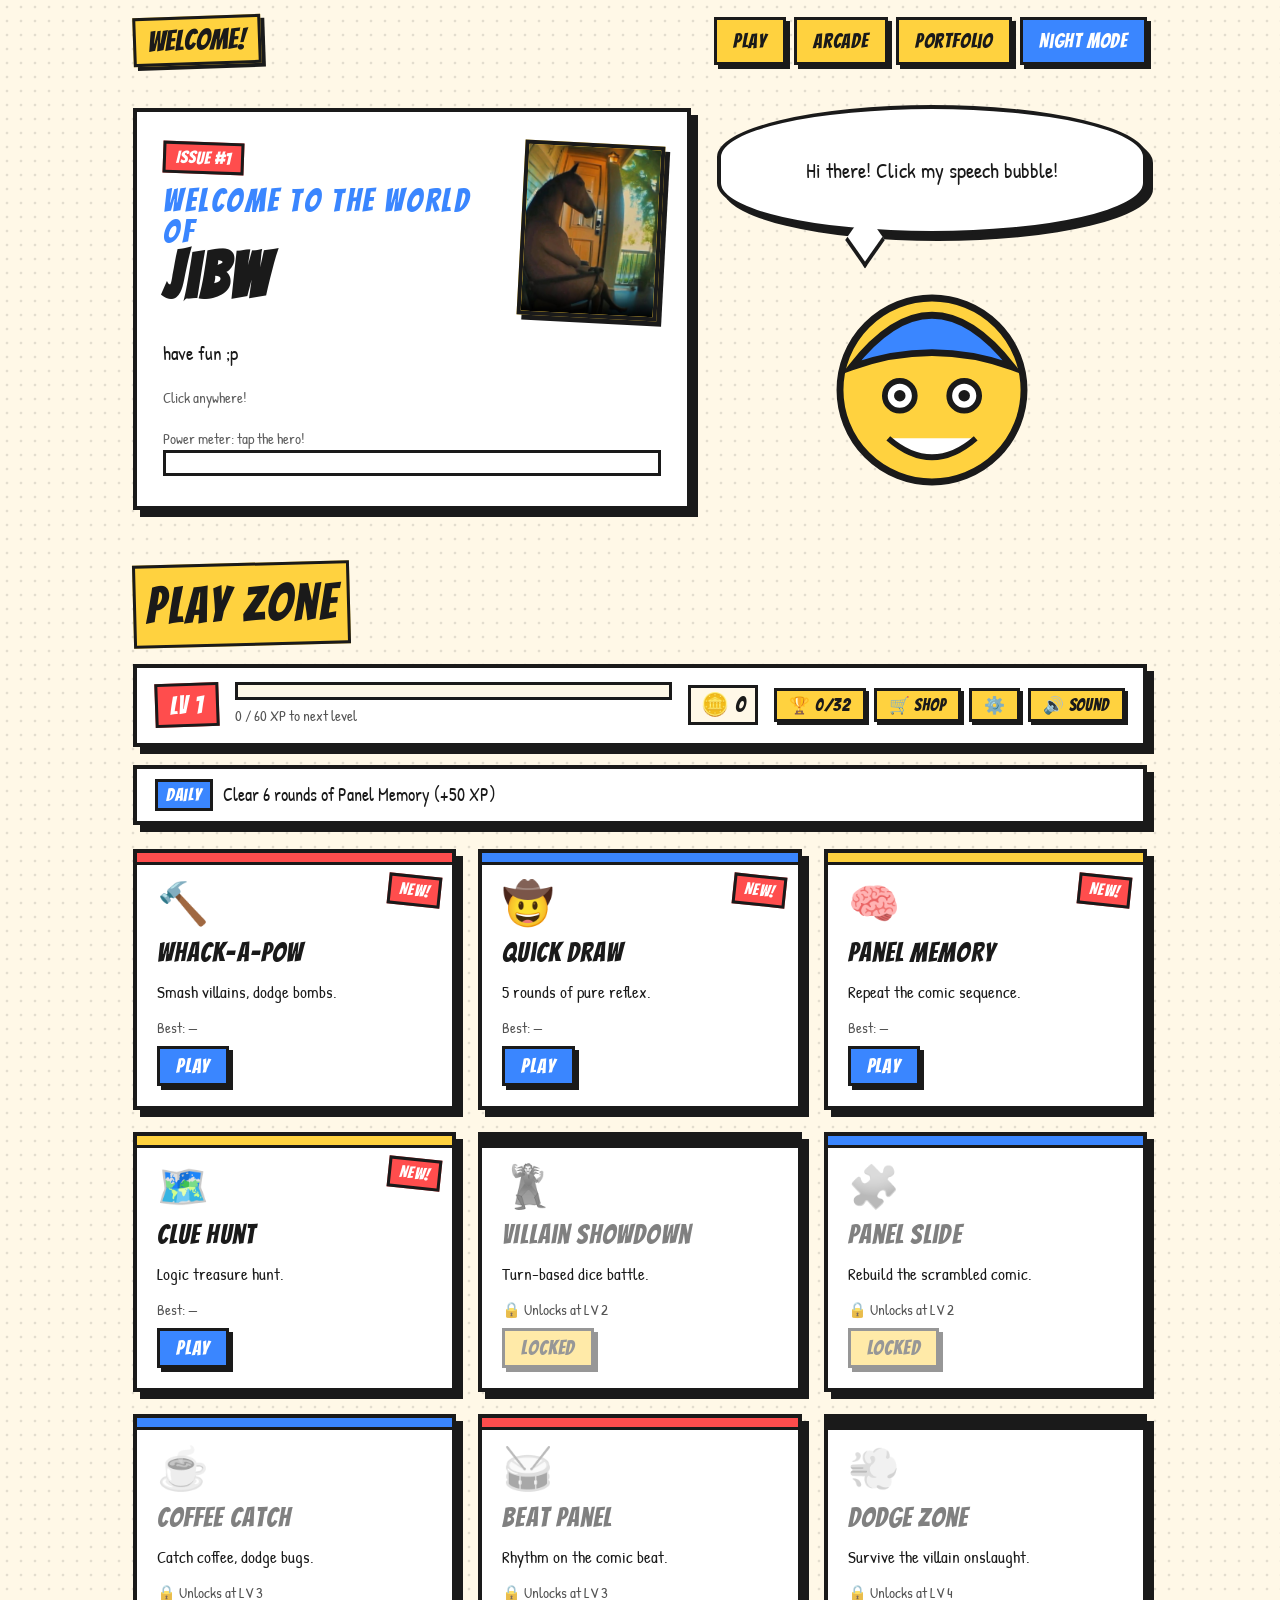
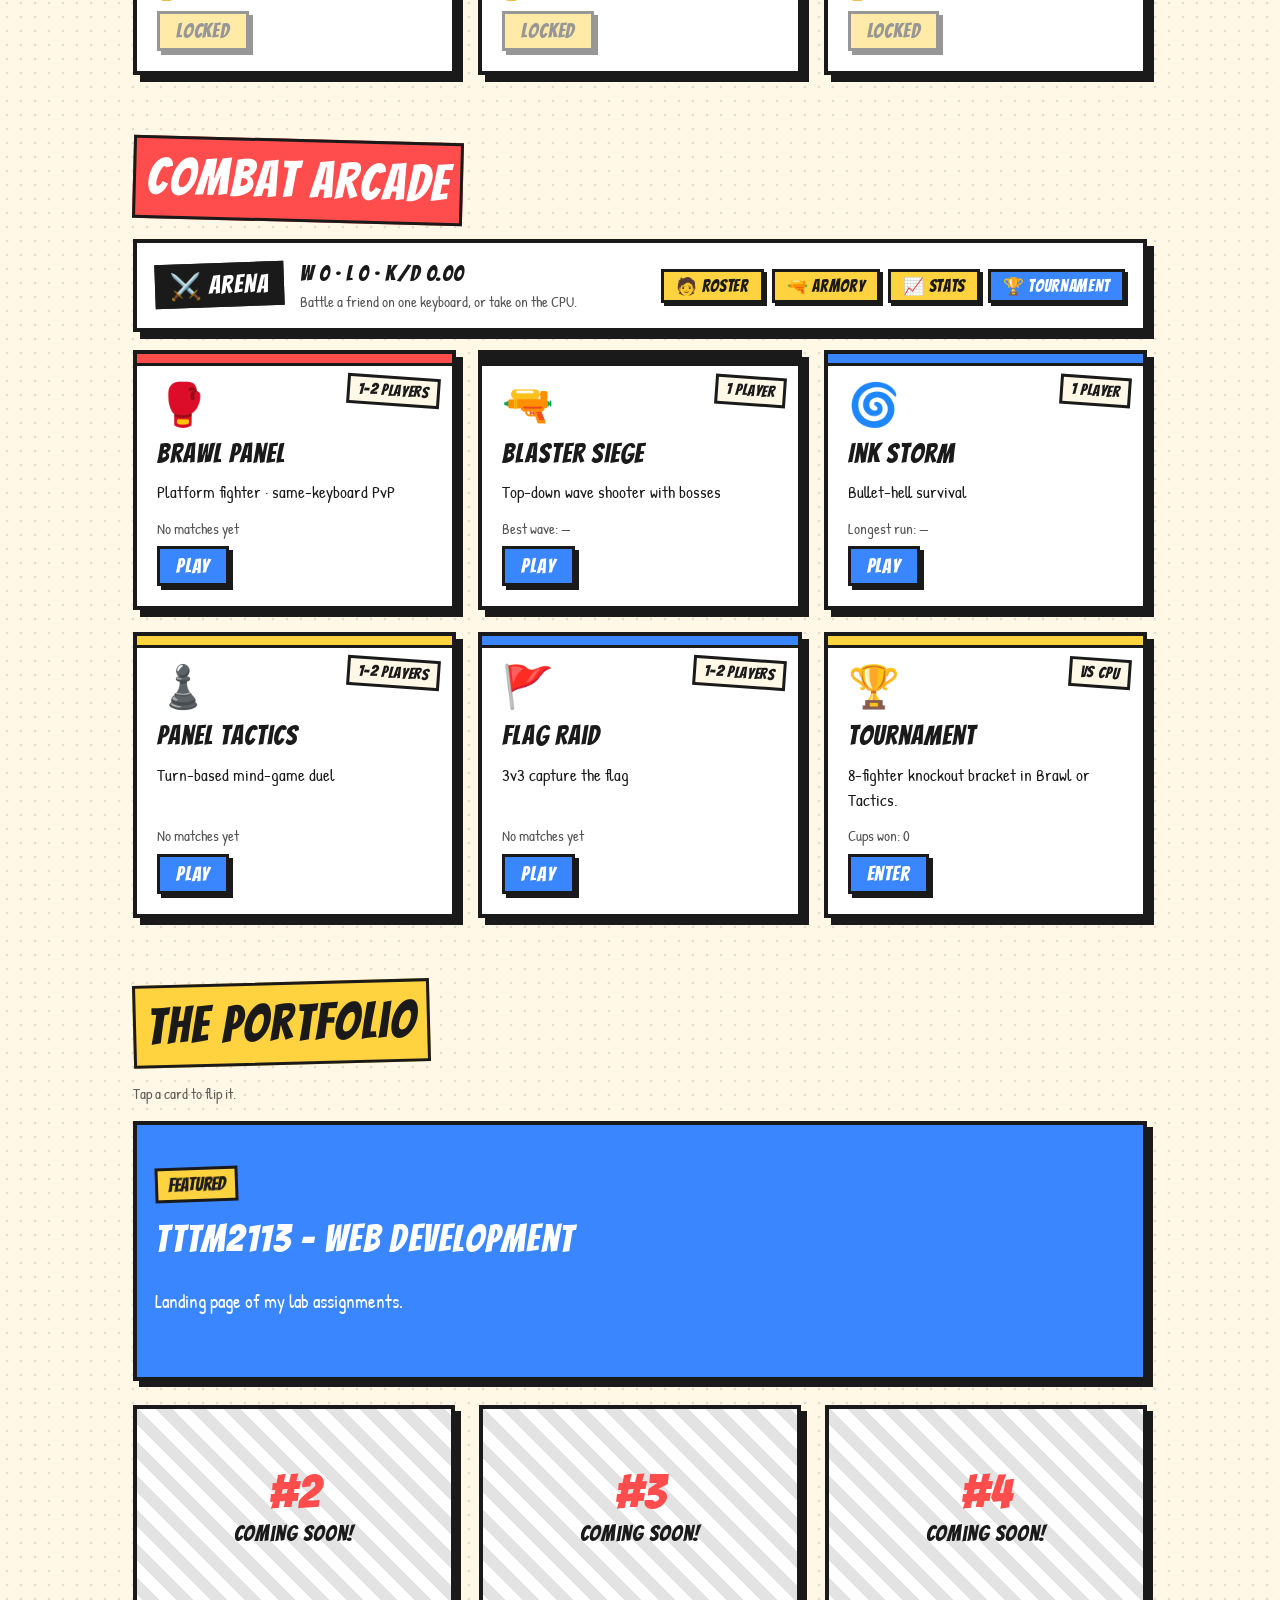
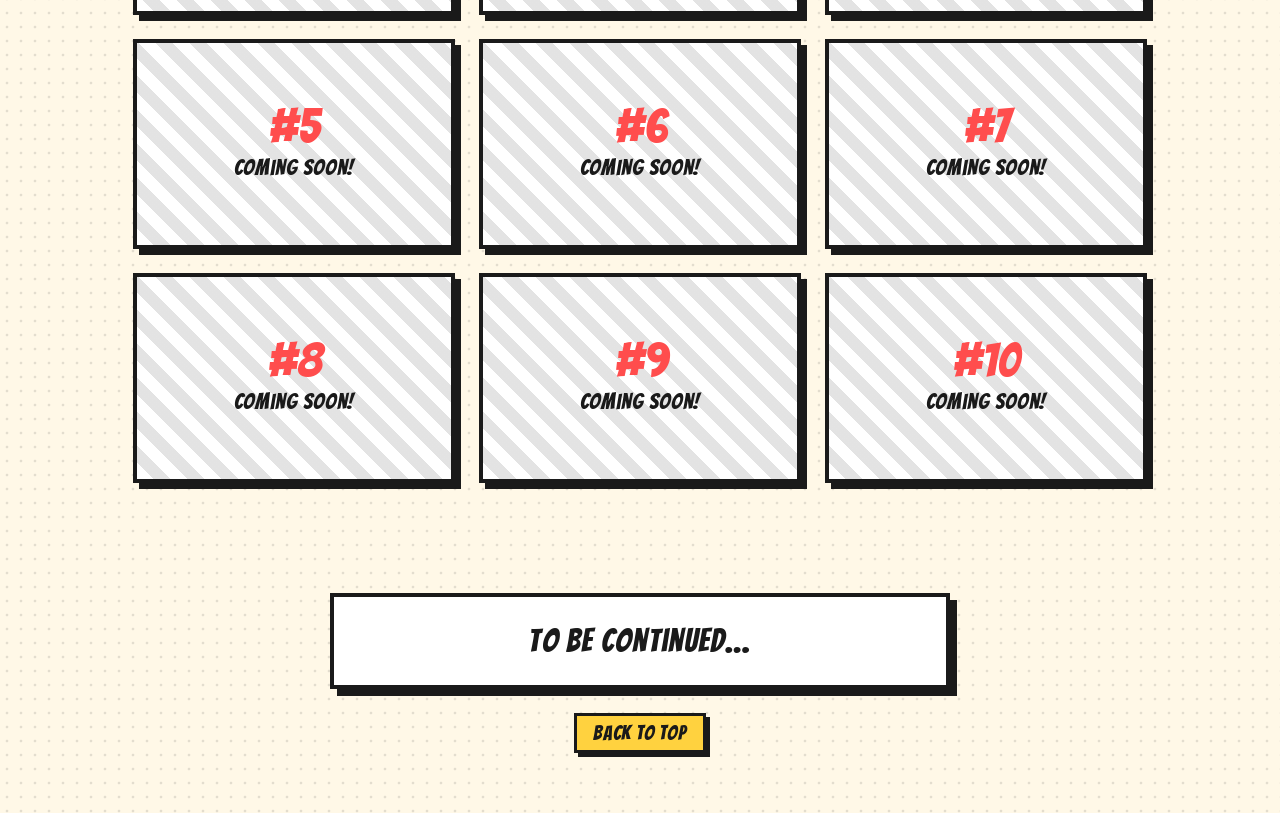
==== commit 8cfa0a0a: "Update index.html" ====
--- a/index.html
+++ b/index.html
@@ -338,6 +338,100 @@
 .cgrid{gap:4px}
 .lurker{font-size:2.4rem}
 }
+
+/* ---------- Combat arcade ---------- */
+h2 mark.redm{background:var(--red);color:#fff;transform:rotate(1.5deg)}
+.arch .lvl{background:#1a1a1a}
+.arch .xp b{font-family:Bangers,sans-serif;letter-spacing:.04em;font-weight:400;font-size:1.4rem}
+.arch .xp small{display:block}
+.ptag{position:absolute;top:22px;right:12px;font-family:Bangers,sans-serif;letter-spacing:.04em;background:var(--paper);color:var(--ink);border:3px solid var(--ink);padding:0 8px;font-size:1rem;transform:rotate(4deg)}
+.panel.abox.wide{max-width:1040px}
+.acw{border:4px solid var(--ink);box-shadow:5px 5px 0 var(--ink);background:#1a1a1a;line-height:0}
+.acv{display:block;width:100%;height:300px;touch-action:none;user-select:none;-webkit-user-select:none;outline:none}
+.acv.nocur{cursor:none}
+.ahint{font-size:.95rem;opacity:.75;text-align:center;margin:8px 0 0}
+.setup .srow{display:flex;align-items:center;gap:8px 12px;flex-wrap:wrap;margin:10px 0}
+.slab{font-family:Bangers,sans-serif;letter-spacing:.04em;font-size:1.2rem;min-width:120px}
+.chipset{display:flex;flex-wrap:wrap;gap:8px}
+.chip2{border:3px solid var(--ink);background:var(--card);color:var(--ink);font:inherit;font-size:1.05rem;padding:2px 10px;cursor:pointer;box-shadow:3px 3px 0 var(--ink)}
+.chip2.on{background:var(--yellow);color:#1a1a1a}
+.chip2:disabled{opacity:.45;cursor:not-allowed}
+.cstat{border:3px dashed var(--ink);padding:6px 10px;margin:-2px 0 8px;font-size:.95rem;line-height:1.3}
+.sbars{display:grid;grid-template-columns:76px 1fr;gap:4px 8px;align-items:center;font-size:.92rem;margin:4px 0 6px}
+.sbars i{display:block;height:11px;border:2px solid var(--ink);background:linear-gradient(var(--blue),var(--blue)) no-repeat var(--card);background-size:var(--v) 100%}
+.btn.big{font-size:1.6rem;padding:6px 28px}
+.mst{border-collapse:collapse;margin:10px auto;font-size:1rem;min-width:min(100%,420px)}
+.mst th,.mst td{border:2px solid var(--ink);padding:3px 10px;text-align:center}
+.mst th{font-family:Bangers,sans-serif;letter-spacing:.04em;font-weight:400;background:var(--yellow);color:#1a1a1a}
+.mst td:first-child{text-align:left}
+.mst tr.me td{background:rgba(58,134,255,.15)}
+.mst.wide{width:100%}
+.end .mst{max-width:100%}
+.roster{display:grid;grid-template-columns:repeat(2,1fr);gap:14px}
+.rcard{border:3px solid var(--ink);background:var(--paper);padding:10px 12px;box-shadow:4px 4px 0 var(--ink)}
+.rcard.off{background:var(--card)}
+.rcard.off .rhead canvas,.rcard.off .wic{filter:grayscale(1);opacity:.6}
+.rhead{display:flex;gap:12px;align-items:center}
+.rhead canvas{width:64px;height:64px;flex:0 0 auto}
+.rhead h3{font-size:1.5rem}
+.wic{font-size:2.6rem;flex:0 0 64px;text-align:center}
+.rsp{margin:4px 0;padding-left:18px;font-size:.95rem;line-height:1.35}
+.wstats{font-size:.95rem;margin:4px 0}
+.rok{color:var(--blue);margin:4px 0 0;font-family:Bangers,sans-serif;letter-spacing:.04em}
+.rlock{margin:4px 0;font-size:.95rem}
+.hist{list-style:none;padding:0;margin:0;font-size:1rem}
+.hist li{border-bottom:2px dashed var(--dots);padding:5px 0;display:flex;gap:8px;align-items:baseline;flex-wrap:wrap}
+.hist small{opacity:.65;margin-left:auto}
+.hr{font-family:Bangers,sans-serif;letter-spacing:.04em;border:2px solid var(--ink);padding:0 6px;min-width:52px;text-align:center;background:var(--card)}
+.hr.win{background:var(--yellow);color:#1a1a1a}
+.hr.loss{background:var(--red);color:#fff}
+.bracket{display:grid;grid-template-columns:repeat(4,1fr);gap:10px;align-items:center}
+.bcol h4{margin:0 0 4px;font-family:Bangers,sans-serif;letter-spacing:.04em;font-weight:400;font-size:1.1rem;text-align:center}
+.bm{border:3px solid var(--ink);background:var(--paper);margin:8px 0;font-size:.95rem;box-shadow:3px 3px 0 var(--ink)}
+.bm div{padding:2px 8px;white-space:nowrap;overflow:hidden;text-overflow:ellipsis}
+.bm div+div{border-top:2px solid var(--ink)}
+.bm .w{font-weight:bold;background:var(--yellow);color:#1a1a1a}
+.bm .l{opacity:.45;text-decoration:line-through}
+.bm .me{outline:3px solid var(--blue);outline-offset:-3px}
+.bm.champ{font-size:1.1rem}
+.tstat{font-size:1.15rem}
+/* Panel Tactics */
+.tac{position:relative}
+.tfight{display:grid;grid-template-columns:1fr auto 1fr;gap:10px;align-items:start}
+.tside{border:3px solid var(--ink);background:var(--paper);padding:8px 10px;text-align:center;position:relative;display:flex;flex-direction:column;gap:2px;min-width:0}
+.tside b{font-family:Bangers,sans-serif;letter-spacing:.04em;font-weight:400;font-size:1.3rem;overflow-wrap:anywhere}
+.tside small{font-size:.9rem}
+.tport{font-size:2.6rem;line-height:1.1}
+.tbar{height:16px}
+.tside.right .tbar i{background:var(--red)}
+.tside:not(.right) .tbar i{background:var(--blue)}
+.tlast{opacity:.75}
+.tvs{font-family:Bangers,sans-serif;font-size:2rem;color:var(--red);align-self:center;text-align:center;line-height:1}
+.tvs small{display:block;font-size:.95rem;color:var(--ink);margin-top:4px}
+.en{display:flex;gap:4px;justify-content:center;flex-wrap:wrap;margin:6px 0 2px}
+.en span{width:11px;height:11px;border:2px solid var(--ink);background:var(--card);transform:rotate(45deg)}
+.en span.on{background:var(--yellow)}
+.reveal{display:flex;justify-content:center;align-items:center;gap:20px;min-height:4.6rem;font-size:3rem;margin:6px 0}
+.reveal b{font-family:Bangers,sans-serif;font-weight:400;font-size:1.8rem;color:var(--red)}
+.rv{display:flex;flex-direction:column;align-items:center;line-height:1.1;animation:pin .3s ease-out}
+.rv small{font-size:1rem}
+.tlog{border:3px solid var(--ink);background:var(--paper);padding:6px 12px;min-height:3.4em;font-size:1.05rem;line-height:1.35}
+.tlog .old{opacity:.5;font-size:.95rem;border-top:1px dashed var(--dots);margin-top:4px;padding-top:4px}
+.tturn{text-align:center;margin:10px 0 0;min-height:1.6em}
+.ttimer{height:10px;border:3px solid var(--ink);background:var(--paper);overflow:hidden;margin:6px 0 10px}
+.ttimer i{display:block;height:100%;width:100%;background:var(--red);transition:width .1s linear}
+.tacts{display:grid;grid-template-columns:repeat(5,1fr);gap:8px;justify-items:stretch}
+.tacts .btn{grid-column:1/-1;justify-self:center}
+.tact{border:3px solid var(--ink);background:var(--card);color:var(--ink);font:inherit;padding:6px 4px;cursor:pointer;box-shadow:3px 3px 0 var(--ink);display:flex;flex-direction:column;align-items:center;gap:2px;line-height:1.15;text-align:center}
+.tact:hover:not(:disabled){background:var(--yellow);color:#1a1a1a}
+.tact .i{font-size:1.8rem}
+.tact b{font-family:Bangers,sans-serif;font-weight:400;letter-spacing:.04em;font-size:1.1rem}
+.tact small{font-size:.8rem;opacity:.85}
+.tact:disabled{opacity:.4;cursor:not-allowed}
+@media (max-width:820px){.roster{grid-template-columns:1fr}.bracket{grid-template-columns:repeat(2,1fr)}}
+@media (max-width:520px){.tacts{grid-template-columns:repeat(2,1fr)}.slab{min-width:0;width:100%}.tport{font-size:2rem}.reveal{font-size:2.2rem}.mst{font-size:.9rem}.mst th,.mst td{padding:2px 5px}}
+@media (orientation:portrait) and (pointer:coarse){.ahint::before{content:"↻ Turn your phone sideways for a bigger arena. ";font-weight:bold}}
+@media (max-height:520px){.panel.abox.wide .atop{padding:4px 10px}.panel.abox.wide .atop h3{font-size:1.3rem}.panel.abox.wide .abody{padding:8px}.ahint{display:none}}
 </style>
 </head>
 <body>
@@ -346,6 +440,7 @@
   <span class="logo" id="logo">Welcome!</span>
   <div>
     <a class="btn" href="#play">Play</a>
+    <a class="btn" href="#arcade">Arcade</a>
     <a class="btn" href="#portfolio">Portfolio</a>
     <button class="btn blue" id="theme" type="button">Night mode</button>
   </div>
@@ -393,6 +488,21 @@
   <div class="games" id="games"></div>
 </section>
 
+<section id="arcade">
+  <h2><mark class="redm">Combat arcade</mark></h2>
+  <div class="panel hud arch">
+    <span class="lvl">⚔️ ARENA</span>
+    <div class="xp"><b id="arcRec">W 0 · L 0 · K/D 0.00</b><small>Battle a friend on one keyboard, or take on the CPU.</small></div>
+    <div class="hudbtns">
+      <button class="btn sm" id="rosterBtn" type="button">🧑 Roster</button>
+      <button class="btn sm" id="armoryBtn" type="button">🔫 Armory</button>
+      <button class="btn sm" id="astatBtn" type="button">📈 Stats</button>
+      <button class="btn sm blue" id="tourBtn" type="button">🏆 Tournament</button>
+    </div>
+  </div>
+  <div class="games" id="arcGames"></div>
+</section>
+
 <section id="portfolio">
   <h2><mark>The portfolio</mark></h2>
   <p class="hint">Tap a card to flip it.</p>
@@ -462,7 +572,8 @@
   var KEY='jibPlayzone';
   var SET_DEF={music:false,vol:70,shake:true,calm:false,pops:true,sightings:true};
   function fresh(){return {xp:0,coins:0,best:{},ach:{},plays:0,sound:true,skin:'classic',daily:'',perks:{},stickers:{},lb:{},
-    stats:{time:0,games:{},coins:0,busted:0,loot:0},set:JSON.parse(JSON.stringify(SET_DEF))}}
+    stats:{time:0,games:{},coins:0,busted:0,loot:0},set:JSON.parse(JSON.stringify(SET_DEF)),
+    arc:{stats:{matches:0,wins:0,losses:0,draws:0,kills:0,deaths:0,shots:0,hits:0,caps:0,bosses:0,tours:0},modes:{},hist:[],best:{wave:0,storm:0},chars:{},weps:{},pref:{},tour:null}}}
   var S=fresh();
   function load(){
     try{var raw=localStorage.getItem(KEY);if(raw){var o=JSON.parse(raw);if(o&&typeof o==='object'){for(var k in o)S[k]=o[k]}}}catch(e){}
@@ -473,6 +584,11 @@
     for(var k3 in SET_DEF)if(S.set[k3]==null)S.set[k3]=SET_DEF[k3];
     if(typeof S.xp!=='number'||!(S.xp>=0))S.xp=0;
     if(typeof S.coins!=='number'||!(S.coins>=0))S.coins=0;
+    if(!S.arc||typeof S.arc!=='object')S.arc=f.arc;
+    ['stats','modes','best','chars','weps','pref'].forEach(function(k){if(!S.arc[k]||typeof S.arc[k]!=='object')S.arc[k]=f.arc[k]});
+    for(var k4 in f.arc.stats)if(typeof S.arc.stats[k4]!=='number')S.arc.stats[k4]=0;
+    if(!Array.isArray(S.arc.hist))S.arc.hist=[];
+    if(S.arc.tour&&(!S.arc.tour.R||!S.arc.tour.ents))S.arc.tour=null;
   }
   load();
   function save(){try{localStorage.setItem(KEY,JSON.stringify(S))}catch(e){}}
@@ -514,19 +630,22 @@
     snare:function(){tone(300,.07,'triangle',.06,160)},
     dig:function(){tone(240,.08,'square',.04,140)}
   };
-  var MUS={timer:null,next:0,step:0,hold:false};
+  var MUS={timer:null,next:0,step:0,hold:false,battle:false};
+  var BB=[110,110,110,165,147,147,147,196,131,131,131,196,165,165,147,123];
+  var BM=[440,0,523,440,0,659,0,523,587,0,523,0,494,0,440,0,440,0,523,440,0,659,0,784,698,0,659,0,587,0,523,0];
   var BASS=[131,131,196,196,147,147,220,220,165,165,247,247,147,147,196,98];
   var MEL=[523,0,659,0,784,0,659,587,0,0,523,0,440,0,523,0,587,0,698,0,880,0,784,0,659,0,587,0,523,0,0,0];
   function musicTick(){
     var a=AC;if(!a)return;
     if(MUS.next<a.currentTime)MUS.next=a.currentTime+.05;
     while(MUS.next<a.currentTime+.3){
-      var s=MUS.step%32;
+      var s=MUS.step%32,bat=MUS.battle,BS=bat?BB:BASS,ML=bat?BM:MEL;
       if(!MUS.hold){
-        if(s%2===0)tone(BASS[(s>>1)%16],.2,'triangle',.07,0,musicBus,MUS.next);
-        if(MEL[s])tone(MEL[s],.16,'square',.025,0,musicBus,MUS.next);
-      }
-      MUS.next+=.21;MUS.step++;
+        if(s%2===0)tone(BS[(s>>1)%16],bat?.15:.2,'triangle',.07,0,musicBus,MUS.next);
+        if(ML[s])tone(ML[s],bat?.12:.16,'square',.025,0,musicBus,MUS.next);
+        if(bat&&s%4===0)tone(120,.1,'sine',.09,50,musicBus,MUS.next);
+      }
+      MUS.next+=bat?.15:.21;MUS.step++;
     }
   }
   function musicOn(){if(!S.set.music||MUS.timer||document.hidden)return;var a=audio();if(!a)return;MUS.next=a.currentTime+.1;MUS.timer=setInterval(musicTick,100)}
@@ -554,6 +673,7 @@
     if(cheap&&S.coins>=cheap.cost)t.push('You can afford '+cheap.name+' in the 🛒 Shop!');
     if(Object.keys(S.stickers).length<STICKERS.length)t.push('Win games to earn mystery stickers!');
     t.push('Villains sometimes peek onto this page. Bust them!');
+    t.push('Grab a friend: the Combat arcade has 2-player battles on one keyboard!');
     return t;
   }
   function next(){var all=lines.concat(tips());li=(li+1)%all.length;bub.textContent=all[li]}
@@ -607,6 +727,16 @@
     ['tourist','🗺️','Tourist','Play all 9 games'],
     ['shop3','🛒','Big Spender','Own 3 perks'],
     ['collector','🎴','Sticker Collector','Collect all 12 stickers'],
+    ['firstblood','🥊','First Blood','Win any Arcade match'],
+    ['flawless','💯','Flawless','Win a Brawl without being K.O.’d'],
+    ['wave10','🌊','Siege Breaker','Reach wave 10 in Blaster Siege'],
+    ['bossdown','👹','Boss Buster','Defeat an Arcade boss'],
+    ['sharp','🎯','Marksman','65%+ accuracy over 60+ shots in Siege'],
+    ['storm120','🌀','Eye of the Storm','Survive 2 minutes in Ink Storm'],
+    ['mindgame','♟️','Mind Reader','Beat the Hard CPU in Panel Tactics'],
+    ['raider','🚩','Flag Raider','Capture 2 flags yourself in one Flag Raid'],
+    ['champion','🏆','Champion','Win an Arcade tournament'],
+    ['roster','🧑‍🤝‍🧑','Full Roster','Unlock every fighter'],
     ['secret','🕵️','Secret Issue','Find the hidden secret',true],
     ['nightowl','🦉','Night Owl','Play a game between midnight and 5 am',true],
     ['busted5','🚨','Neighbourhood Watch','Bust 5 lurking villains',true]
@@ -779,10 +909,10 @@
      ARENA — game window, pause, scheduler
      ===================================================== */
   var arena=$('arena'),atop=$('atop'),aTitle=$('aTitle'),aBody=$('aBody'),aClose=$('aClose'),aPause=$('aPause'),pauseov=$('pauseov');
-  var cur=null,curDiff='normal',run=null,keyFn=null,keyUpFn=null,lastFocus=null,page=null,loot=null;
+  var cur=null,curDiff='normal',curOpts=null,nextFn=null,run=null,keyFn=null,keyUpFn=null,lastFocus=null,page=null,loot=null;
   function stopGame(){
     if(run){run.live=false;cancelAnimationFrame(run.raf);run=null}
-    keyFn=null;keyUpFn=null;pauseov.hidden=true;aPause.hidden=true;MUS.hold=false;
+    keyFn=null;keyUpFn=null;pauseov.hidden=true;aPause.hidden=true;MUS.hold=false;MUS.battle=false;
   }
   function openArena(title,bg,light){
     if(arena.hidden)lastFocus=document.activeElement;
@@ -790,10 +920,10 @@
     arena.hidden=false;document.body.style.overflow='hidden';aClose.focus();
   }
   function closeArena(){
-    stopGame();arena.hidden=true;aBody.innerHTML='';cur=null;page=null;loot=null;document.body.style.overflow='';
+    stopGame();arena.hidden=true;aBody.innerHTML='';cur=null;page=null;loot=null;nextFn=null;abox.classList.remove('wide');document.body.style.overflow='';
     if(lastFocus&&lastFocus.focus&&document.contains(lastFocus))lastFocus.focus();
   }
-  function openPage(title,fn){stopGame();cur=null;page=fn;openArena(title);fn()}
+  function openPage(title,fn){stopGame();cur=null;page=fn;abox.classList.remove('wide');openArena(title);fn()}
   function pauseGame(){
     if(!run||run.paused||run.ended)return;
     run.paused=true;run.pauseAt=performance.now();run.pauseFns.forEach(function(f){f()});
@@ -801,20 +931,21 @@
   }
   function resumeGame(){
     if(!run||!run.paused)return;
-    run.offset+=performance.now()-run.pauseAt;run.paused=false;pauseov.hidden=true;aPause.focus();
+    run.offset+=performance.now()-run.pauseAt;run.paused=false;pauseov.hidden=true;var fz=aBody.querySelector('[data-focus]');(fz||aPause).focus({preventScroll:true});
   }
   aClose.addEventListener('click',closeArena);
   aPause.addEventListener('click',pauseGame);
   $('pResume').addEventListener('click',resumeGame);
-  $('pRestart').addEventListener('click',function(){if(cur)start(cur,curDiff)});
-  $('pQuit').addEventListener('click',function(){if(cur)intro(cur)});
-  arena.addEventListener('click',function(e){if(e.target===arena)closeArena()});
+  $('pRestart').addEventListener('click',function(){if(cur)start(cur,curDiff,curOpts)});
+  $('pQuit').addEventListener('click',function(){if(curOpts&&curOpts.tour)openTour();else if(cur)intro(cur)});
+  arena.addEventListener('click',function(e){if(e.target!==arena)return;if(run&&!run.ended){pauseGame();return}closeArena()});
+  window.addEventListener('blur',function(){pauseGame()});
   document.addEventListener('visibilitychange',function(){if(document.hidden){pauseGame();musicOff()}else musicOn()});
   document.addEventListener('keydown',function(e){
     if(!arena.hidden){
       var k=e.key;
       if(run&&run.paused){if(k==='Escape'||k==='p'||k==='P'){e.preventDefault();resumeGame()}return}
-      if(run&&!run.ended&&(k==='Escape'||k==='p'||k==='P')){e.preventDefault();pauseGame();return}
+      if(run&&!run.ended&&(k==='Escape'||(!run.g.noP&&(k==='p'||k==='P')))){e.preventDefault();pauseGame();return}
       if(k==='Escape'){closeArena();return}
       if(keyFn)keyFn(e);
       return;
@@ -831,13 +962,14 @@
     if((t=e.target.closest('[data-set]'))){toggleSet(t.dataset.set);return}
     if((t=e.target.closest('[data-loot]'))){claimLoot(t.dataset.loot);return}
     if(e.target.closest('[data-reset]')){
-      if(window.confirm('Reset all XP, coins, trophies, stickers, perks and best scores?')){var keep=S.set,snd=S.sound;S=fresh();S.set=keep;S.sound=snd;save();applySkin();renderHud();renderGames();renderSettings();toast('Progress reset')}
+      if(window.confirm('Reset all XP, coins, trophies, stickers, perks and best scores?')){var keep=S.set,snd=S.sound;S=fresh();S.set=keep;S.sound=snd;save();applySkin();renderHud();renderGames();renderArcade();renderSettings();toast('Progress reset')}
       return;
     }
     t=e.target.closest('[data-diff],[data-act]');
     if(!t||!cur)return;
     if(t.dataset.diff)start(cur,t.dataset.diff);
-    else if(t.dataset.act==='again')start(cur,curDiff);
+    else if(t.dataset.act==='again')start(cur,curDiff,curOpts);
+    else if(t.dataset.act==='next'){if(nextFn)nextFn()}
     else if(t.dataset.act==='menu')intro(cur);
     else if(t.dataset.act==='back')closeArena();
   });
@@ -845,9 +977,10 @@
     if(e.target.matches('[data-vol]')){S.set.vol=+e.target.value;setVol();var l=aBody.querySelector('[data-voltxt]');if(l)l.textContent=S.set.vol+'%';save()}
   });
 
-  function openGame(g){if(!g)return;cur=g;page=null;openArena(g.name,g.accent,g.light);intro(g)}
+  function openGame(g){if(!g)return;cur=g;page=null;abox.classList.toggle('wide',!!g.wide);openArena(g.name,g.accent,g.light);intro(g)}
   function intro(g){
     stopGame();loot=null;
+    if(g.setup){nextFn=null;g.setup(aBody,g);return}
     var b=S.best[g.id],rec=recDiff(g),lb=S.lb[g.id]||[];
     aBody.innerHTML='<div class="tcard'+(g.light?' light':'')+'" style="background:'+g.accent+'"><div class="gicon">'+g.icon+'</div><h3>'+g.name+'</h3></div>'+
       '<div class="center"><p>'+g.how+'</p><p class="ctl">🎮 '+g.ctl+' · Esc / P to pause</p>'+
@@ -857,8 +990,8 @@
   }
 
   /* Pause-aware game clock & scheduler. Every game runs on it, so pausing freezes everything. */
-  function start(g,d){
-    stopGame();loot=null;curDiff=d;aBody.innerHTML='';
+  function start(g,d,opts){
+    stopGame();loot=null;nextFn=null;curDiff=d;curOpts=opts||null;aBody.innerHTML='';
     var R={g:g,live:true,paused:false,ended:false,pauseAt:0,offset:0,t0:performance.now(),tasks:[],loops:[],raf:0,uid:0,last:0,pauseFns:[]};
     R.now=function(){return (R.paused?R.pauseAt:performance.now())-R.offset-R.t0};
     function tick(){
@@ -872,7 +1005,7 @@
           k.f();
         }
         R.tasks=R.tasks.filter(function(k){return !k.dead});
-        if(R.live&&!R.paused)R.loops.slice().forEach(function(f){if(R.live&&!R.paused)f(t,dt)});
+        if(R.live&&!R.paused)R.loops.slice().forEach(function(f){if(R.live&&!R.paused){try{f(t,dt)}catch(err){if(window.console)console.error(err)}}});
       }
       if(R.live)R.raf=requestAnimationFrame(tick);
     }
@@ -890,8 +1023,10 @@
     R.event=Math.random()<.2?pick(EVENTS):null;
     if(R.event)toast(R.event.label+' '+R.event.desc);
     if(g.id==='beat')MUS.hold=true;
+    MUS.battle=!!g.wide;
     aPause.hidden=false;
-    g.play(aBody,d,ctx);
+    g.play(aBody,d,ctx,opts);
+    var fz=aBody.querySelector('[data-focus]');if(fz)fz.focus({preventScroll:true});
     R.last=R.now();R.raf=requestAnimationFrame(tick);
   }
 
@@ -923,9 +1058,11 @@
       '<p class="xpgain">+'+xp+' XP · +'+coins+' 🪙'+(isBest&&prev!=null?' · NEW BEST!':'')+'</p>'+
       (rank&&!isBest?'<p class="hint">🏅 #'+rank+' on your leaderboard</p>':'')+
       (ev?'<p class="evok">'+ev.label+' applied</p> ':'')+(dmsg?'<p class="dailyok">'+dmsg+'</p>':'')+
+      (r.html||'')+
       (loot?'<div class="loot"><p><b>Pick a reward!</b></p><div class="btns"><button class="btn" type="button" data-loot="coins">🪙 +'+Math.round(30*loot.m)+' coins</button><button class="btn" type="button" data-loot="xp">⭐ +'+Math.round(25*loot.m)+' XP</button><button class="btn blue" type="button" data-loot="mystery">🎁 Mystery</button></div></div>':'')+
-      '<div class="btns"><button class="btn blue" type="button" data-act="again">Play again</button><button class="btn" type="button" data-act="menu">Difficulty</button><button class="btn" type="button" data-act="back">Back</button></div></div>';
-    var f=aBody.querySelector(loot?'[data-loot]':'[data-act="again"]');if(f)f.focus();
+      '<div class="btns">'+(r.next?'<button class="btn blue" type="button" data-act="next">'+r.next.label+'</button>':'')+(r.noAgain?'':'<button class="btn'+(r.next?'':' blue')+'" type="button" data-act="again">Play again</button><button class="btn" type="button" data-act="menu">'+(g.setup?'Change setup':'Difficulty')+'</button>')+'<button class="btn" type="button" data-act="back">Back</button></div></div>';
+    nextFn=r.next?r.next.fn:null;
+    var f=aBody.querySelector(loot?'[data-loot]':'[data-act="next"],[data-act="again"]');if(f)f.focus();
   }
   function claimLoot(type){
     if(!loot)return;
@@ -941,7 +1078,7 @@
     }
     loot=null;S.stats.loot++;save();renderHud();SND.bonus();
     var row=aBody.querySelector('.loot');if(row)row.innerHTML='<p class="lootres">🎁 You got '+txt+'</p>';
-    var f=aBody.querySelector('[data-act="again"]');if(f)f.focus();
+    var f=aBody.querySelector('[data-act="next"],[data-act="again"]');if(f)f.focus();
   }
 
   /* Shared drawing helpers */
@@ -1653,7 +1790,1511 @@
     unlock('secret');
   }
 
-  applySkin();applySettings();renderHud();renderGames();scheduleLurk(true);
+  /* =====================================================
+     COMBAT ARCADE — shared engine
+     Each mode is a self-contained play function that runs on
+     the same pause-aware scheduler as the Play zone games.
+     ===================================================== */
+  var WW=960,WH=540;
+  function esc(s){return String(s).replace(/[&<>"]/g,function(c){return {'&':'&amp;','<':'&lt;','>':'&gt;','"':'&quot;'}[c]})}
+  function calm(){return !!S.set.calm}
+  function shakeOn(){return !!S.set.shake&&!S.set.calm}
+  function clamp(v,a,b){return v<a?a:v>b?b:v}
+  function sgn(v){return v<0?-1:1}
+  function A(){return S.arc}
+  function circRect(cx,cy,r,R){var nx=clamp(cx,R.x,R.x+R.w),ny=clamp(cy,R.y,R.y+R.h),dx=cx-nx,dy=cy-ny;return dx*dx+dy*dy<r*r}
+  function pushOut(o,r,R){
+    var nx=clamp(o.x,R.x,R.x+R.w),ny=clamp(o.y,R.y,R.y+R.h),dx=o.x-nx,dy=o.y-ny,d2=dx*dx+dy*dy;
+    if(d2>=r*r)return false;
+    if(d2>1e-6){var d=Math.sqrt(d2);o.x=nx+dx/d*r;o.y=ny+dy/d*r}
+    else{var l=o.x-R.x,rt=R.x+R.w-o.x,t=o.y-R.y,b=R.y+R.h-o.y,m=Math.min(l,rt,t,b);
+      if(m===l)o.x=R.x-r;else if(m===rt)o.x=R.x+R.w+r;else if(m===t)o.y=R.y-r;else o.y=R.y+R.h+r}
+    return true;
+  }
+  function segRect(x1,y1,x2,y2,R){
+    var dx=x2-x1,dy=y2-y1,p=[-dx,dx,-dy,dy],q=[x1-R.x,R.x+R.w-x1,y1-R.y,R.y+R.h-y1],u1=0,u2=1;
+    for(var i=0;i<4;i++){
+      if(p[i]===0){if(q[i]<0)return false}
+      else{var t=q[i]/p[i];if(p[i]<0){if(t>u2)return false;if(t>u1)u1=t}else{if(t<u1)return false;if(t<u2)u2=t}}
+    }
+    return true;
+  }
+  function segD2(ax,ay,bx,by,px,py){var dx=bx-ax,dy=by-ay,l=dx*dx+dy*dy,t=l?clamp(((px-ax)*dx+(py-ay)*dy)/l,0,1):0,x=ax+dx*t-px,y=ay+dy*t-py;return x*x+y*y}
+  function clearLine(a,b,rects,pad){pad=pad||0;for(var i=0;i<rects.length;i++){var R=rects[i];if(segRect(a.x,a.y,b.x,b.y,pad?{x:R.x-pad,y:R.y-pad,w:R.w+pad*2,h:R.h+pad*2}:R))return false}return true}
+  function overlap(a,b){return a.x<b.x+b.w&&a.x+a.w>b.x&&a.y<b.y+b.h&&a.y+a.h>b.y}
+  function shuffle(a){a=a.slice();for(var i=a.length-1;i>0;i--){var j=rnd(i+1),t=a[i];a[i]=a[j];a[j]=t}return a}
+  function rr(g,x,y,w,h,r){g.beginPath();g.moveTo(x+r,y);g.arcTo(x+w,y,x+w,y+h,r);g.arcTo(x+w,y+h,x,y+h,r);g.arcTo(x,y+h,x,y,r);g.arcTo(x,y,x+w,y,r);g.closePath()}
+  function txt(g,s,x,y,size,col,align,stroke){
+    g.font=size+'px Bangers, Impact, sans-serif';g.textAlign=align||'center';g.textBaseline='middle';
+    col=col||'#1a1a1a';
+    if(stroke){g.lineWidth=stroke;g.lineJoin='round';g.strokeStyle=col==='#1a1a1a'?'#fff':'#1a1a1a';g.strokeText(s,x,y)}
+    g.fillStyle=col;g.fillText(s,x,y);
+  }
+  function emo(g,s,x,y,size){g.font=Math.round(size)+'px sans-serif';g.textAlign='center';g.textBaseline='middle';g.fillStyle='#1a1a1a';g.fillText(s,x,y)}
+  function bar(g,x,y,w,h,v,col,trail){
+    g.fillStyle='#fff';g.fillRect(x,y,w,h);
+    if(trail!=null&&trail>v){g.fillStyle='#ffd23f';g.fillRect(x,y,w*clamp(trail,0,1),h)}
+    g.fillStyle=col;g.fillRect(x,y,w*clamp(v,0,1),h);
+    g.strokeStyle='#1a1a1a';g.lineWidth=h>8?3:2;g.strokeRect(x,y,w,h);
+  }
+  function panel(g,x,y,w,h){g.fillStyle='#fff';g.strokeStyle='#1a1a1a';g.lineWidth=3;rr(g,x,y,w,h,6);g.fill();g.stroke()}
+  function star(g,x,y,r,col,n){n=n||10;g.beginPath();for(var k=0;k<n*2;k++){var a=k/(n*2)*Math.PI*2,rad=k%2?r*.5:r;g.lineTo(x+Math.cos(a)*rad,y+Math.sin(a)*rad)}g.closePath();g.fillStyle=col;g.fill();g.strokeStyle='#1a1a1a';g.lineWidth=2;g.stroke()}
+  var dotC=null;
+  function dots(g){
+    if(!dotC){dotC=document.createElement('canvas');dotC.width=dotC.height=16;var x=dotC.getContext('2d');x.fillStyle='rgba(26,26,26,.09)';x.beginPath();x.arc(4,4,1.7,0,6.3);x.fill();x.beginPath();x.arc(12,12,1.7,0,6.3);x.fill()}
+    g.fillStyle=g.createPattern(dotC,'repeat');g.fillRect(0,0,WW,WH);
+  }
+  function fmtT(s){var m=Math.floor(s/60),r=s-m*60;return m+':'+(r<10?'0':'')+r.toFixed(1)}
+
+  /* Extra sound effects (generated, no files) */
+  var NB=null;
+  function noise(dur,vol,fq){
+    if(!S.sound)return;var a=audio();if(!a)return;
+    try{
+      if(!NB){NB=a.createBuffer(1,a.sampleRate,a.sampleRate);var d=NB.getChannelData(0);for(var i=0;i<d.length;i++)d[i]=Math.random()*2-1}
+      var s=a.createBufferSource(),f=a.createBiquadFilter(),g=a.createGain(),t=a.currentTime;
+      s.buffer=NB;f.type='lowpass';f.frequency.value=fq||1200;g.gain.setValueAtTime(vol||.1,t);g.gain.exponentialRampToValueAtTime(.0001,t+dur);
+      s.connect(f);f.connect(g);g.connect(master);s.start(t,Math.random()*.5);s.stop(t+dur+.02);
+    }catch(e){}
+  }
+  var lastShot=0;
+  SND.shot=function(w){
+    var n=performance.now();if(n-lastShot<35)return;lastShot=n;
+    if(w==='shotgun'){noise(.22,.12,900);tone(110,.12,'square',.04,60)}
+    else if(w==='sniper'){noise(.35,.14,2600);tone(180,.2,'sawtooth',.04,60)}
+    else if(w==='rifle'){noise(.07,.06,2400)}
+    else if(w==='blaster'){tone(880,.08,'square',.03,330)}
+    else{noise(.09,.07,1800);tone(300,.05,'square',.03,150)}
+  };
+  SND.boom=function(){noise(.6,.2,500);tone(90,.4,'sine',.15,30)};
+  SND.punch=function(){noise(.08,.1,900);tone(160,.08,'square',.05,80)};
+  SND.ehit=function(){tone(700,.04,'square',.025,400)};
+  SND.reload=function(){seqTone([420,620],90,.05,'square')};
+  SND.swap=function(){tone(520,.05,'triangle',.05,700)};
+  SND.pick=function(){seqTone([880,1320],50,.06,'triangle')};
+  SND.ko=function(){noise(.4,.15,700);seqTone([300,200,120],90,.15,'sawtooth')};
+
+  /* Canvas stage: fixed 960×540 world, letterboxed to any screen size */
+  function mkStage(cv){
+    var g=cv.getContext('2d'),o={g:g,cv:cv,W:0,H:0,dpr:1,s:1,ox:0,oy:0,shk:0,fl:0,flc:'#fff'};
+    o.fit=function(){
+      var w=cv.clientWidth||600,ab=abox.getBoundingClientRect(),top=cv.getBoundingClientRect().top-ab.top,hn=cv.parentNode&&cv.parentNode.nextElementSibling,below=(hn?hn.offsetHeight+12:0)+22,mh=Math.max(170,window.innerHeight-top-below-(window.innerWidth<560?8:16)),h=Math.round(Math.min(w*WH/WW,mh));
+      if(o.H!==h||o.W!==w){var dpr=Math.min(2,window.devicePixelRatio||1);cv.style.height=h+'px';o.dpr=dpr;cv.width=Math.round(w*dpr);cv.height=Math.round(h*dpr);o.W=w;o.H=h}
+      o.s=Math.min(o.W/WW,o.H/WH);o.ox=(o.W-WW*o.s)/2;o.oy=(o.H-WH*o.s)/2;
+    };
+    o.begin=function(dt,bg){
+      o.fit();
+      var sx=0,sy=0;
+      if(o.shk>0){o.shk=Math.max(0,o.shk-dt*34);if(shakeOn()){sx=(Math.random()-.5)*o.shk;sy=(Math.random()-.5)*o.shk}}
+      g.setTransform(o.dpr,0,0,o.dpr,0,0);g.fillStyle='#1a1a1a';g.fillRect(0,0,o.W,o.H);
+      g.setTransform(o.dpr*o.s,0,0,o.dpr*o.s,o.dpr*(o.ox+sx*o.s),o.dpr*(o.oy+sy*o.s));
+      g.save();g.beginPath();g.rect(0,0,WW,WH);g.clip();
+      g.fillStyle=bg||'#fff8e7';g.fillRect(0,0,WW,WH);
+    };
+    o.end=function(dt){
+      if(o.fl>0){g.globalAlpha=Math.min(.6,o.fl);g.fillStyle=o.flc;g.fillRect(0,0,WW,WH);g.globalAlpha=1;o.fl-=dt*3}
+      g.restore();
+    };
+    o.shake=function(n){o.shk=Math.min(18,o.shk+n)};
+    o.flash=function(c,a){if(!calm()){o.flc=c;o.fl=a||.4}};
+    o.toWorld=function(cx,cy){var r=cv.getBoundingClientRect();return{x:(cx-r.left-o.ox)/o.s,y:(cy-r.top-o.oy)/o.s}};
+    o.fit();return o;
+  }
+
+  /* Particles, damage numbers, shock rings */
+  function mkFX(){
+    var P=[],T=[],R=[];
+    return {
+      burst:function(x,y,c,n,sp,life,sz){if(calm())n=Math.ceil(n/3);if(P.length>700)return;for(var i=0;i<n;i++){var a=Math.random()*6.283,v=(sp||200)*(.25+Math.random()*.75);P.push({x:x,y:y,vx:Math.cos(a)*v,vy:Math.sin(a)*v,l:life||.5,m:life||.5,c:c,s:sz||4})}},
+      text:function(x,y,s,c,big){if(T.length>40)T.shift();T.push({x:x,y:y,s:s,c:c||'#1a1a1a',l:big?1.1:.75,m:big?1.1:.75,big:big||0})},
+      ring:function(x,y,r,c){R.push({x:x,y:y,r:r,c:c||'#1a1a1a',l:.35,m:.35})},
+      update:function(dt){
+        var i;
+        for(i=P.length-1;i>=0;i--){var p=P[i];p.x+=p.vx*dt;p.y+=p.vy*dt;var f=Math.pow(.12,dt);p.vx*=f;p.vy*=f;p.l-=dt;if(p.l<=0)P.splice(i,1)}
+        for(i=T.length-1;i>=0;i--){T[i].l-=dt;T[i].y-=(T[i].big?18:45)*dt;if(T[i].l<=0)T.splice(i,1)}
+        for(i=R.length-1;i>=0;i--){R[i].l-=dt;if(R[i].l<=0)R.splice(i,1)}
+      },
+      draw:function(g){
+        R.forEach(function(r){var k=1-r.l/r.m;g.globalAlpha=r.l/r.m;g.strokeStyle=r.c;g.lineWidth=6*(1-k)+2;g.beginPath();g.arc(r.x,r.y,r.r*(.3+.7*k),0,6.283);g.stroke()});
+        P.forEach(function(p){g.globalAlpha=Math.max(0,p.l/p.m);g.fillStyle=p.c;g.fillRect(p.x-p.s/2,p.y-p.s/2,p.s,p.s)});
+        g.globalAlpha=1;
+        T.forEach(function(t){g.globalAlpha=Math.min(1,t.l/t.m*2);var sc=t.big&&!calm()?1+Math.max(0,t.l/t.m-.75)*1.6:1;txt(g,t.s,t.x,t.y,(t.big>1?56:t.big?34:20)*sc,t.c,'center',t.big?6:4)});
+        g.globalAlpha=1;
+      }
+    };
+  }
+
+  /* Keyboard: held keys + one-shot presses, by physical key code */
+  function mkKeys(ctx,codes){
+    var held={},hit={};
+    ctx.key(function(e){var c=e.code;if(codes.indexOf(c)<0)return;e.preventDefault();if(!e.repeat&&!held[c])hit[c]=true;held[c]=true},
+            function(e){held[e.code]=false});
+    ctx.onPause(function(){held={};hit={}});
+    return {held:function(c){return !!held[c]},take:function(c){if(hit[c]){hit[c]=false;return true}return false},flush:function(){hit={}}};
+  }
+  function anyHeld(K,a){for(var i=0;i<a.length;i++)if(K.held(a[i]))return true;return false}
+  function anyHit(K,a){var r=false;for(var i=0;i<a.length;i++)if(K.take(a[i]))r=true;return r}
+
+  /* Touch controls: virtual sticks + buttons drawn on the canvas (touch/pen only) */
+  function mkTouch(st,spec){
+    var T={on:!!(window.matchMedia&&matchMedia('(pointer:coarse)').matches),mv:{x:0,y:0},aim:{x:0,y:0,on:false},held:{},hit:{},ptr:{},stk:null,ast:null},cv=st.cv,B=spec.btns||[];
+    function btnAt(p){for(var i=0;i<B.length;i++){var b=B[i];if(Math.hypot(p.x-b.x,p.y-b.y)<b.r*1.25)return b}return null}
+    function upd(){
+      var s=T.stk;if(s){var dx=s.x-s.ox,dy=s.y-s.oy,l=Math.hypot(dx,dy),m=Math.min(1,l/55);T.mv.x=l?dx/l*m:0;T.mv.y=l?dy/l*m:0}else{T.mv.x=0;T.mv.y=0}
+      var a=T.ast;if(a){var ax=a.x-a.ox,ay=a.y-a.oy,al=Math.hypot(ax,ay);if(al>10){T.aim.x=ax/al;T.aim.y=ay/al;T.aim.on=true}else T.aim.on=false}else T.aim.on=false;
+    }
+    cv.addEventListener('pointerdown',function(e){
+      if(e.pointerType==='mouse')return;
+      e.preventDefault();T.on=true;var p=st.toWorld(e.clientX,e.clientY),b=btnAt(p);
+      try{cv.setPointerCapture(e.pointerId)}catch(_){}
+      if(b){T.ptr[e.pointerId]={t:'b',id:b.id};T.held[b.id]=true;T.hit[b.id]=true;return}
+      if(spec.move&&p.x<WW/2){T.ptr[e.pointerId]={t:'m'};T.stk={ox:p.x,oy:p.y,x:p.x,y:p.y};upd();return}
+      if(spec.aim&&p.x>=WW/2){T.ptr[e.pointerId]={t:'a'};T.ast={ox:p.x,oy:p.y,x:p.x,y:p.y};upd()}
+    });
+    cv.addEventListener('pointermove',function(e){var q=T.ptr[e.pointerId];if(!q)return;var p=st.toWorld(e.clientX,e.clientY);if(q.t==='m'&&T.stk){T.stk.x=p.x;T.stk.y=p.y}else if(q.t==='a'&&T.ast){T.ast.x=p.x;T.ast.y=p.y}upd()});
+    function end(e){var q=T.ptr[e.pointerId];if(!q)return;delete T.ptr[e.pointerId];if(q.t==='b')T.held[q.id]=false;else if(q.t==='m')T.stk=null;else T.ast=null;upd()}
+    cv.addEventListener('pointerup',end);cv.addEventListener('pointercancel',end);
+    T.take=function(id){if(T.hit[id]){T.hit[id]=false;return true}return false};
+    T.clear=function(){T.held={};T.hit={};T.ptr={};T.stk=null;T.ast=null;upd()};
+    T.draw=function(g){
+      if(!T.on)return;
+      g.save();g.globalAlpha=.5;g.lineWidth=3;g.strokeStyle='#1a1a1a';
+      function stick(s,x,y){var ox=s?s.ox:x,oy=s?s.oy:y;g.fillStyle='#fff';g.beginPath();g.arc(ox,oy,55,0,6.3);g.fill();g.stroke();var kx=ox+(s?clamp(s.x-ox,-55,55):0),ky=oy+(s?clamp(s.y-oy,-55,55):0);g.fillStyle='#ffd23f';g.beginPath();g.arc(kx,ky,24,0,6.3);g.fill();g.stroke()}
+      if(spec.move)stick(T.stk,110,420);
+      if(spec.aim)stick(T.ast,700,420);
+      B.forEach(function(b){g.fillStyle=T.held[b.id]?'#ffd23f':'#fff';g.beginPath();g.arc(b.x,b.y,b.r,0,6.3);g.fill();g.stroke();g.globalAlpha=.8;txt(g,b.label,b.x,b.y+1,b.label.length>2?15:22,'#1a1a1a');g.globalAlpha=.5});
+      g.restore();
+    };
+    return T;
+  }
+
+  /* =====================================================
+     FIGHTERS & WEAPONS
+     ===================================================== */
+  var FIGHTERS=[
+    {id:'blaze',name:'Blaze',icon:'🔥',face:'#ffd23f',cape:'#ff4d4d',hp:100,spd:1,pow:1,def:1,desc:'Balanced all-rounder.',
+     sp:{brawl:'Fireball (projectile)',top:'Fire Nova (ring of flames)',storm:'Ink Nova (clears nearby bullets)'}},
+    {id:'volt',name:'Volt',icon:'⚡',face:'#ffd23f',cape:'#3a86ff',hp:85,spd:1.25,pow:.92,def:.85,desc:'Fast and slippery, but fragile.',
+     sp:{brawl:'Thunder Dash (invincible rush)',top:'Overdrive (fire rate + speed)',storm:'Overclock (slows all bullets)'}},
+    {id:'iron',name:'Ironclad',icon:'🛡️',face:'#c9ced6',cape:'#1a1a1a',hp:135,spd:.82,pow:1.15,def:1.3,desc:'Slow tank that hits hard.',
+     sp:{brawl:'Ground Slam (shockwave)',top:'Bulwark (80% damage shield)',storm:'Iron Wall (4 s immunity)'},
+     unlock:{txt:'Win 3 Arcade matches',ok:function(){return A().stats.wins>=3},cost:200}},
+    {id:'shade',name:'Shade',icon:'🥷',face:'#3b3b3b',cape:'#ff4d4d',hp:90,spd:1.15,pow:1.22,def:.9,desc:'Glass-cannon assassin.',
+     sp:{brawl:'Shadow Step (teleport strike)',top:'Phantom (invisible, crit shots)',storm:'Phase Shift (pass through bullets)'},
+     unlock:{txt:'Survive 60 s in Ink Storm',ok:function(){return A().best.storm>=60},cost:250}}
+  ];
+  var FBY={};FIGHTERS.forEach(function(c){FBY[c.id]=c});
+  var WEAPONS=[
+    {id:'pistol',name:'Pistol',icon:'🔫',dmg:20,rate:4,mag:12,reserve:Infinity,reload:.9,speed:950,spread:.03,range:620,pellets:1,shake:1.2,desc:'Reliable sidearm with infinite reserve ammo.'},
+    {id:'shotgun',name:'Shotgun',icon:'💥',dmg:10,rate:1.2,mag:6,reserve:30,reload:1.5,speed:780,spread:.3,range:290,pellets:8,shake:5,desc:'8 pellets per shot. Devastating up close, useless far away.'},
+    {id:'rifle',name:'Assault Rifle',icon:'⚡',dmg:13,rate:10,mag:30,reserve:150,reload:1.8,speed:1080,spread:.04,range:680,pellets:1,shake:1.4,bloom:1,desc:'Full auto. Spread grows the longer you hold the trigger.',
+     unlock:{txt:'Reach wave 3 in Blaster Siege',ok:function(){return A().best.wave>=3},cost:150}},
+    {id:'sniper',name:'Sniper',icon:'🎯',dmg:95,rate:.85,mag:5,reserve:25,reload:2.2,speed:2500,spread:0,range:1300,pellets:1,pierce:3,shake:6,desc:'Pierces up to 4 enemies in a line. Slow but deadly.',
+     unlock:{txt:'Defeat an Arcade boss',ok:function(){return (A().stats.bosses||0)>=1},cost:250}}
+  ];
+  var WBY={};WEAPONS.forEach(function(w){WBY[w.id]=w});
+  function charOk(id){var c=FBY[id];return !!c&&(!c.unlock||!!A().chars[id])}
+  function wepOk(w){return !w.unlock||!!A().weps[w.id]}
+  function statBars(c){
+    return '<div class="sbars">'+[['HP',c.hp/140],['Speed',c.spd/1.3],['Power',c.pow/1.3],['Defence',c.def/1.35]].map(function(s){return '<span>'+s[0]+'</span><i style="--v:'+Math.round(s[1]*100)+'%"></i>'}).join('')+'</div>';
+  }
+  function checkUnlocks(){
+    var a=A();
+    FIGHTERS.forEach(function(c){if(c.unlock&&!a.chars[c.id]&&c.unlock.ok()){a.chars[c.id]=Date.now();toast('🔓 New fighter: '+c.icon+' '+c.name+'!')}});
+    WEAPONS.forEach(function(w){if(w.unlock&&!a.weps[w.id]&&w.unlock.ok()){a.weps[w.id]=Date.now();toast('🔓 New weapon: '+w.icon+' '+w.name+'!')}});
+    save();
+    if(FIGHTERS.every(function(c){return charOk(c.id)}))unlock('roster');
+  }
+  function buyUnlock(code){
+    var p=code.split(':'),item=p[0]==='c'?FBY[p[1]]:WBY[p[1]];
+    if(!item||!item.unlock)return;
+    var store=p[0]==='c'?A().chars:A().weps;
+    if(store[item.id]||S.coins<item.unlock.cost)return;
+    S.coins-=item.unlock.cost;store[item.id]=Date.now();save();SND.bonus();toast('🔓 '+item.icon+' '+item.name+' unlocked!');
+    checkUnlocks();renderHud();renderArcade();
+  }
+  /* Record a finished arcade match: W/L, K/D, history, unlocks */
+  function arcRecord(mode,res,detail,k,d,extra){
+    var a=A(),st=a.stats;st.matches++;
+    if(res==='win')st.wins++;else if(res==='loss')st.losses++;else if(res==='draw')st.draws++;
+    st.kills+=k||0;st.deaths+=d||0;
+    if(extra)for(var x in extra)st[x]=(st[x]||0)+extra[x];
+    var m=a.modes[mode]||(a.modes[mode]={w:0,l:0,d:0,n:0});m.n++;
+    if(res==='win')m.w++;else if(res==='loss')m.l++;else if(res==='draw')m.d++;
+    a.hist.unshift({m:mode,r:res||'',t:detail,d:Date.now()});if(a.hist.length>25)a.hist.length=25;
+    save();
+    if(res==='win')unlock('firstblood');
+    checkUnlocks();renderArcade();
+  }
+
+  /* Setup screen shared by every arcade mode (character pick, mode, difficulty…) */
+  function pref(id){var P=A().pref;return P[id]||(P[id]={})}
+  function setupScreen(g,fields,ctl){
+    var o=pref(g.id);
+    function vals(f){return f.type==='char'?FIGHTERS.map(function(c){return c.id}):f.opts.map(function(x){return x[0]})}
+    function free(f){return f.free&&f.free(o)}
+    function fix(){fields.forEach(function(f){var v=vals(f);if(v.indexOf(o[f.key])<0||(f.type==='char'&&!free(f)&&!charOk(o[f.key])))o[f.key]=f.def!=null&&(f.type!=='char'||charOk(f.def))?f.def:v[0]})}
+    function render(){
+      fix();
+      var h='<div class="setup"><div class="tcard'+(g.light?' light':'')+'" style="background:'+g.accent+'"><div class="gicon">'+g.icon+'</div><h3>'+g.name+'</h3></div><p class="center" style="margin-top:0">'+g.how+'</p>';
+      fields.forEach(function(f){
+        if(f.show&&!f.show(o))return;
+        var lab=typeof f.label==='function'?f.label(o):f.label;
+        h+='<div class="srow"><span class="slab">'+lab+'</span><div class="chipset">';
+        if(f.type==='char')h+=FIGHTERS.map(function(c){var ok=charOk(c.id)||free(f),on=o[f.key]===c.id;return '<button class="chip2'+(on?' on':'')+'" type="button" data-k="'+f.key+'" data-v="'+c.id+'" aria-pressed="'+on+'"'+(ok?'':' disabled title="'+esc(c.unlock.txt)+'"')+'>'+c.icon+' '+c.name+(ok?'':' 🔒')+'</button>'}).join('');
+        else h+=f.opts.map(function(x){var on=o[f.key]===x[0];return '<button class="chip2'+(on?' on':'')+'" type="button" data-k="'+f.key+'" data-v="'+x[0]+'" aria-pressed="'+on+'">'+x[1]+'</button>'}).join('');
+        h+='</div></div>';
+        if(f.type==='char'){var c=FBY[o[f.key]];h+='<div class="cstat">'+statBars(c)+'<small>'+c.desc+(g.spk?' · <b>Special:</b> '+c.sp[g.spk]:'')+'</small></div>'}
+      });
+      h+='<p class="ctl">🎮 '+ctl(o)+'</p><div class="btns"><button class="btn blue big" type="button" data-start>▶ Start</button></div></div>';
+      aBody.innerHTML=h;
+      var w=aBody.querySelector('.setup');
+      w.addEventListener('click',function(e){
+        var b=e.target.closest('[data-k]');
+        if(b&&!b.disabled){o[b.dataset.k]=b.dataset.v;save();SND.tick();render();var nb=aBody.querySelector('[data-k="'+b.dataset.k+'"][data-v="'+b.dataset.v+'"]');if(nb)nb.focus();return}
+        if(e.target.closest('[data-start]')){fix();save();start(g,o.diff||'normal',JSON.parse(JSON.stringify(o)))}
+      });
+    }
+    render();
+    var sb=aBody.querySelector('[data-start]');if(sb)sb.focus();
+  }
+  function hasTouch(){return !!(window.matchMedia&&matchMedia('(pointer:coarse)').matches)}
+
+  /* =====================================================
+     MODE 1 — BRAWL PANEL (PvP platform fighter, local 2P or vs CPU)
+     ===================================================== */
+  var STAGES={
+    roof:{name:'Rooftops',plats:[{x:80,y:460,w:800,h:80,solid:1},{x:170,y:345,w:170,h:14},{x:620,y:345,w:170,h:14},{x:395,y:235,w:170,h:14}],pads:[{x:120,y:460},{x:840,y:460}],tnt:[],spawns:[[250,460],[710,460]]},
+    lab:{name:'Comic Lab',plats:[{x:40,y:470,w:880,h:70,solid:1},{x:445,y:390,w:70,h:80,solid:1},{x:120,y:330,w:180,h:14},{x:660,y:330,w:180,h:14},{x:330,y:215,w:150,h:14,mv:{a:250,b:560,sp:.7}}],pads:[],tnt:[{x:270,y:470},{x:690,y:470}],spawns:[[200,470],[760,470]]},
+    sky:{name:'Sky Panels',plats:[{x:90,y:430,w:230,h:40,solid:1},{x:380,y:370,w:200,h:40,solid:1},{x:640,y:430,w:230,h:40,solid:1},{x:200,y:260,w:130,h:14},{x:630,y:260,w:130,h:14},{x:420,y:190,w:120,h:14}],pads:[{x:480,y:370}],tnt:[],spawns:[[200,430],[760,430]]}
+  };
+  var BK=[{l:['KeyA'],r:['KeyD'],j:['KeyW'],d:['KeyS'],a:['KeyF'],s:['KeyG'],o:['KeyH','ShiftLeft']},
+          {l:['ArrowLeft'],r:['ArrowRight'],j:['ArrowUp'],d:['ArrowDown'],a:['KeyK','Period','Numpad1'],s:['KeyL','Slash','Numpad2'],o:['Semicolon','ShiftRight','Numpad3']}];
+  function setupBrawl(body,g){
+    setupScreen(g,[
+      {key:'mode',label:'Players',opts:[['cpu','👤 vs CPU'],['2p','👥 2 Players']]},
+      {key:'c1',label:'Player 1',type:'char'},
+      {key:'c2',label:function(o){return o.mode==='2p'?'Player 2':'CPU fighter'},type:'char',def:'volt',free:function(o){return o.mode!=='2p'}},
+      {key:'diff',label:'CPU level',opts:[['easy','Easy'],['normal','Normal'],['hard','Hard']],def:'normal',show:function(o){return o.mode!=='2p'}},
+      {key:'target',label:'KOs to win',opts:[['3','3'],['5','5']]},
+      {key:'stage',label:'Stage',opts:[['random','🎲 Random'],['roof','Rooftops'],['lab','Comic Lab'],['sky','Sky Panels']]}
+    ],function(o){return o.mode==='2p'?'<b>P1:</b> A D move · W jump · S drop · F attack · G special · H dodge<br><b>P2:</b> ← → move · ↑ jump · ↓ drop · K attack · L special · ; dodge (or . / Right Shift)<br>Esc to pause':'A D or ← → move · W / ↑ jump (double jump!) · S / ↓ drop · F attack · G special · H dodge · Esc pause'+(hasTouch()?'<br>Touch: on-screen buttons':'')});
+  }
+  function playBrawl(body,diff,ctx,opts){
+    opts=opts||{};
+    var two=opts.mode==='2p',target=+opts.target||3,sk=STAGES[opts.stage]?opts.stage:pick(['roof','lab','sky']),SG=STAGES[sk];
+    body.innerHTML='<div class="acw"><canvas class="acv" data-focus tabindex="-1" aria-label="Brawl Panel arena"></canvas></div><p class="ahint">'+(two?'P1: A D W S · F attack · G special · H dodge — P2: arrows · K attack · L special · ; dodge':'Move A D · Jump W · Drop S · Attack F · Special G · Dodge H')+' · Esc pause</p>';
+    var cv=body.querySelector('canvas'),st=mkStage(cv),g2=st.g,fx=mkFX();
+    var plats=SG.plats.map(function(p){return {x:p.x,y:p.y,w:p.w,h:p.h,solid:!!p.solid,mv:p.mv,dx:0}});
+    var pads=SG.pads,tnts=SG.tnt.map(function(t){return {x:t.x,y:t.y,alive:true,rt:0}});
+    var codes=[];BK.forEach(function(m){for(var k in m)codes=codes.concat(m[k])});
+    var K=mkKeys(ctx,codes);
+    var T=mkTouch(st,{btns:[{id:'l',label:'◀',x:70,y:480,r:38},{id:'r',label:'▶',x:165,y:480,r:38},{id:'o',label:'DODGE',x:620,y:492,r:30},{id:'s',label:'SP',x:705,y:470,r:34},{id:'a',label:'ATK',x:800,y:458,r:40},{id:'j',label:'JUMP',x:895,y:410,r:40}]});
+    ctx.onPause(T.clear);
+    function mkF(cid,side,ctrl,name){
+      var c=FBY[cid]||FIGHTERS[side],sp=SG.spawns[side];
+      return {c:c,name:name,side:side,ctrl:ctrl,x:sp[0],y:sp[1],vx:0,vy:0,w:34,h:58,face:side?-1:1,hp:c.hp,max:c.hp,hs:c.hp,ground:null,jumps:2,airDodge:true,
+        atkT:0,atkCd:0,atkHit:false,stun:0,dodgeT:0,dodgeCd:0,inv:0,spCd:1.5,spT:0,spState:null,dashHit:false,dead:0,score:0,combo:0,comboT:0,dropT:0,
+        st:{ko:0,falls:0,dmg:0,hits:0,atks:0,sps:0,maxCombo:0,dodges:0,deaths:0}};
+    }
+    var F=[mkF(opts.c1||'blaze',0,'p1',opts.tour?ME.name:(two?'P1':ME.name)),mkF(opts.c2||'volt',1,two?'p2':'cpu',opts.oppName||(two?'P2':'CPU'))];
+    var projs=[],heart=null,heartT=12+Math.random()*6,state='count',stT=0,banner=null,slow=0,over=false,winner=null,elapsed=0,dtCur=.016;
+    var NONE={l:0,r:0,j:0,d:0,a:0,s:0,o:0};
+    var AID={easy:{rt:.42,ag:.45,dg:.12,sp:.3,mist:.25},normal:{rt:.24,ag:.72,dg:.38,sp:.55,mist:.1},hard:{rt:.13,ag:.92,dg:.66,sp:.85,mist:.02}}[diff]||{rt:.24,ag:.72,dg:.38,sp:.55,mist:.1};
+
+    function box(f){return {x:f.x-f.w/2,y:f.y-f.h,w:f.w,h:f.h}}
+    function groundBelow(x,y){var best=null;for(var i=0;i<plats.length;i++){var p=plats[i];if(x>=p.x&&x<=p.x+p.w&&p.y>=y-2&&p.y<y+520&&(!best||p.y<best.y))best=p}return best}
+    function readInput(f){
+      if(f.ctrl==='cpu')return aiInput(f,F[1-f.side]);
+      var maps=f.ctrl==='p1'&&!two?BK:[BK[f.ctrl==='p1'?0:1]],inp={l:0,r:0,j:0,d:0,a:0,s:0,o:0};
+      maps.forEach(function(m){if(anyHeld(K,m.l))inp.l=1;if(anyHeld(K,m.r))inp.r=1;if(anyHeld(K,m.d))inp.d=1;if(anyHit(K,m.j))inp.j=1;if(anyHit(K,m.a))inp.a=1;if(anyHit(K,m.s))inp.s=1;if(anyHit(K,m.o))inp.o=1});
+      if(f.ctrl==='p1'){if(T.held.l)inp.l=1;if(T.held.r)inp.r=1;if(T.take('j'))inp.j=1;if(T.take('a'))inp.a=1;if(T.take('s'))inp.s=1;if(T.take('o'))inp.o=1}
+      return inp;
+    }
+    /* --- CPU brain: recover, dodge threats, grab health, retreat when weak, use specials smartly, avoid ledges --- */
+    function aiInput(f,o){
+      var ai=f.ai||(f.ai={th:0,mx:0,q:{},leap:0,dh:0,tap:false});
+      ai.th-=dtCur;ai.leap-=dtCur;
+      if(ai.th<=0){ai.th=AID.rt*(.7+Math.random()*.6);aiThink(f,o,ai)}
+      var inp={l:ai.mx<0?1:0,r:ai.mx>0?1:0,d:ai.dh?1:0,j:0,a:0,s:0,o:0};
+      ['j','a','s','o','d'].forEach(function(k){if(ai.q[k]){inp[k]=1;ai.q[k]=0}});
+      if(ai.tap){ai.mx=0;ai.tap=false}
+      if(f.ground&&(inp.l||inp.r)&&ai.leap<=0&&!groundBelow(f.x+(inp.r?1:-1)*34,f.y)){inp.l=0;inp.r=0}
+      if(!f.ground&&!groundBelow(f.x,f.y)){var cx=WW/2-f.x;inp.l=cx<0?1:0;inp.r=cx>0?1:0;if(f.vy>120&&f.jumps>0)inp.j=1}
+      return inp;
+    }
+    function aiThink(f,o,ai){
+      ai.dh=0;var q=ai.q,dx=o.x-f.x,dy=o.y-f.y,adx=Math.abs(dx),sx=dx>0?1:-1;
+      function goHeart(){ai.mx=heart.x>f.x?1:-1;if(heart.y<f.y-40&&Math.abs(heart.x-f.x)<170&&(f.ground||f.jumps>0)){q.j=1;ai.leap=.6}if(heart.y>f.y+40&&f.ground&&!f.ground.solid)q.d=1}
+      if(!f.ground&&!groundBelow(f.x,f.y)){ai.mx=WW/2>f.x?1:-1;if(f.c.id==='volt'&&f.spCd<=0&&Math.abs(WW/2-f.x)>160){f.face=ai.mx;q.s=1}return}
+      if(o.dead>0){if(heart){goHeart();return}ai.mx=Math.abs(WW/2-f.x)>140?(WW/2>f.x?1:-1):0;return}
+      var threat=(o.atkT>0&&adx<95&&Math.abs(dy)<80)||(o.spState==='dash'&&adx<280&&Math.abs(dy)<70&&sgn(o.vx)===-sx)||
+        projs.some(function(p){return p.o!==f&&Math.abs(p.y-(f.y-30))<50&&(p.x-f.x)*p.vx<0&&Math.abs(p.x-f.x)<230});
+      if(threat&&f.dodgeCd<=0&&Math.random()<AID.dg){if(f.ground&&Math.random()<.4){q.j=1;ai.leap=.5}else{q.o=1;ai.mx=-sx}return}
+      var low=f.hp<f.max*.3;
+      if(heart&&(low||Math.hypot(heart.x-f.x,heart.y-f.y)<200)){goHeart();return}
+      if(low&&f.hp<o.hp&&adx<190&&Math.random()<.55){ai.mx=-sx;if(f.ground&&!groundBelow(f.x-sx*70,f.y)){ai.mx=sx;q.a=1}return}
+      if(f.spCd<=0&&Math.random()<AID.sp){var id=f.c.id;
+        if(id==='blaze'&&Math.abs(dy)<45&&adx>150){f.face=sx;ai.mx=0;q.s=1;return}
+        if(id==='volt'&&Math.abs(dy)<45&&adx>100&&adx<420&&groundBelow(f.x+sx*230,f.y)){f.face=sx;q.s=1;return}
+        if(id==='iron'&&adx<140&&Math.abs(dy)<60){q.s=1;return}
+        if(id==='shade'&&adx<400&&Math.abs(dy)<150&&o.inv<=0&&groundBelow(o.x-o.face*44,o.y)){q.s=1;return}}
+      if(adx<66&&Math.abs(dy)<55){if(f.face!==sx){ai.mx=sx;ai.tap=true}else ai.mx=0;if(Math.random()<AID.ag)q.a=1;return}
+      ai.mx=sx;
+      if(dy<-70&&adx<190&&(f.ground||(f.jumps>0&&f.vy>0))){q.j=1;ai.leap=.6}
+      if(dy>70&&f.ground&&!f.ground.solid&&adx<240){q.d=1;ai.dh=1}
+      if(f.ground&&!groundBelow(f.x+sx*40,f.y)){if(o.ground&&o.ground!==f.ground&&Math.abs(dy)<130){q.j=1;ai.leap=.7}else ai.mx=0}
+      if(Math.random()<AID.mist)ai.mx=0;
+    }
+    function hurt(v,a,dm,kx,ky){
+      if(v.dead>0||v.inv>0||over)return false;
+      var d=Math.max(1,Math.round(dm/v.c.def));v.hp-=d;
+      var kb=1+(1-Math.max(0,v.hp)/v.max)*1.3;
+      v.vx=kx*kb/Math.sqrt(v.c.def);v.vy=ky*kb;v.stun=.18+.12*kb;v.atkT=0;v.ground=null;v.spState=null;v.dodgeT=0;
+      if(a){a.st.dmg+=d;a.st.hits++}
+      fx.text(v.x,v.y-v.h-12,'-'+d,'#ff4d4d');fx.burst(v.x,v.y-v.h/2,'#ffd23f',10,260,.35,4);
+      if(d>=12)fx.text(v.x+(Math.random()-.5)*30,v.y-v.h-42,pick(['POW!','BAM!','WHAM!']),'#1a1a1a',1);
+      st.shake(3+d/3);SND.punch();
+      if(v.hp<=0)ko(v,F[1-v.side],false);
+      return true;
+    }
+    function ko(v,o,ring){
+      if(v.dead>0||over)return;
+      v.dead=1.5;v.hp=0;o.score++;o.st.ko++;v.st.deaths++;if(ring)v.st.falls++;
+      var ex=clamp(v.x,30,WW-30),ey=clamp(v.y-30,40,WH-30);
+      fx.burst(ex,ey,'#ff4d4d',30,420,.7,6);fx.burst(ex,ey,'#ffd23f',20,300,.6,5);fx.ring(ex,ey,90,'#1a1a1a');fx.text(ex,ey-20,'K.O.!','#ff4d4d',2);
+      SND.ko();st.shake(14);st.flash('#ffffff',.5);slow=.45;
+      if(o.score>=target){over=true;winner=o;banner={t:'VICTORY!',s:o.name+' wins '+o.score+'–'+v.score,k:2.4};ctx.after(finish,2400)}
+      else banner={t:ring?'RING OUT!':'K.O.!',s:o.name+' scores · '+F[0].score+' – '+F[1].score,k:1.4};
+    }
+    function respawn(f,o){
+      var best=SG.spawns[0],bd=-1;SG.spawns.forEach(function(s){var d=Math.abs(s[0]-o.x);if(d>bd){bd=d;best=s}});
+      f.x=best[0];f.y=best[1]-160;f.vx=0;f.vy=0;f.hp=f.max;f.hs=f.max;f.inv=2;f.dead=0;f.stun=0;f.atkT=0;f.spState=null;f.jumps=1;f.face=best[0]<WW/2?1:-1;
+      fx.ring(f.x,best[1]-40,50,'#3a86ff');fx.text(f.x,best[1]-120,'READY!','#3a86ff');
+    }
+    function special(f,o){
+      var c=f.c;f.st.sps++;f.spCd=c.id==='iron'?3.8:c.id==='shade'?4:3.3;
+      if(c.id==='blaze'){projs.push({x:f.x+f.face*26,y:f.y-36,vx:f.face*560,o:f,t:1.5});tone(200,.25,'sawtooth',.05,600)}
+      else if(c.id==='volt'){f.spState='dash';f.spT=.24;f.vx=f.face*920;f.inv=Math.max(f.inv,.24);f.dashHit=false;noise(.2,.08,3000)}
+      else if(c.id==='iron'){if(f.ground)shock(f,o);else{f.spState='slam';f.vy=1300;f.vx=0}}
+      else{
+        if(o.dead<=0&&Math.abs(o.x-f.x)<420&&Math.abs(o.y-f.y)<200){fx.burst(f.x,f.y-30,'#1a1a1a',14,200,.4,5);f.x=clamp(o.x-o.face*44,20,WW-20);f.y=o.y;f.vy=0;f.face=o.x>f.x?1:-1;fx.burst(f.x,f.y-30,'#1a1a1a',14,200,.4,5);hurt(o,f,13*c.pow,f.face*420,-300)}
+        else{fx.burst(f.x,f.y-30,'#1a1a1a',10,200,.3,4);f.x=clamp(f.x+f.face*170,20,WW-20)}
+        noise(.15,.08,1500);
+      }
+    }
+    function shock(f,o){
+      fx.ring(f.x,f.y-6,150,'#1a1a1a');fx.burst(f.x,f.y,'#1a1a1a',16,300,.4,5);fx.text(f.x,f.y-70,'SLAM!','#1a1a1a',1);st.shake(10);noise(.3,.14,600);
+      if(o.dead<=0&&Math.abs(o.x-f.x)<150&&Math.abs(o.y-f.y)<55)hurt(o,f,15*f.c.pow,(o.x>f.x?1:-1)*300,-580);
+      tnts.forEach(function(t){if(t.alive&&Math.abs(t.x-f.x)<150&&Math.abs(t.y-f.y)<40)boomTnt(t,f)});
+    }
+    function boomTnt(t,by){
+      t.alive=false;t.rt=10;var x=t.x,y=t.y-17;
+      fx.ring(x,y,130,'#ff4d4d');fx.burst(x,y,'#ffd23f',30,420,.6,6);fx.burst(x,y,'#ff4d4d',20,300,.5,5);fx.text(x,y-30,'BOOM!','#ff4d4d',2);SND.boom();st.shake(14);
+      F.forEach(function(f){if(f.dead>0)return;var dx=f.x-x,d=Math.hypot(dx,(f.y-f.h/2)-y);if(d<130)hurt(f,f===by?null:by,16,(dx>=0?1:-1)*520,-520)});
+    }
+    function moveF(f,dt){
+      var px=f.x,i,p;f.x+=f.vx*dt;
+      for(i=0;i<plats.length;i++){p=plats[i];if(!p.solid)continue;if(f.y>p.y+1&&f.y-f.h<p.y+p.h&&f.x+f.w/2>p.x&&f.x-f.w/2<p.x+p.w){if(px<p.x+p.w/2)f.x=p.x-f.w/2;else f.x=p.x+p.w+f.w/2;f.vx=0}}
+      var py=f.y;f.y+=f.vy*dt;f.ground=null;
+      for(i=0;i<plats.length;i++){p=plats[i];if(f.x+f.w/2<=p.x+2||f.x-f.w/2>=p.x+p.w-2)continue;
+        if(f.vy>=0&&py<=p.y+1&&f.y>=p.y&&(p.solid||f.dropT<=0)){f.y=p.y;f.vy=0;f.ground=p}
+        else if(p.solid&&f.vy<0&&py-f.h>=p.y+p.h-1&&f.y-f.h<p.y+p.h){f.y=p.y+p.h+f.h;f.vy=0}}
+    }
+    function updF(f,o,inp,dt){
+      if(f.dead>0){f.dead-=dt;if(f.dead<=0&&!over)respawn(f,o);return}
+      f.atkCd-=dt;f.dodgeCd-=dt;f.spCd-=dt;f.inv-=dt;f.stun-=dt;f.comboT-=dt;f.dropT-=dt;
+      f.hs=Math.max(f.hp,f.hs-70*dt);
+      if(f.ground&&f.ground.dx)f.x+=f.ground.dx;
+      var dir=(inp.r?1:0)-(inp.l?1:0),c=f.c;
+      if(f.dodgeT>0){f.dodgeT-=dt;if(f.dodgeT<=0)f.vx*=.3;if(Math.random()<.5)fx.burst(f.x,f.y-30,c.cape,1,40,.25,6)}
+      else if(f.spState==='dash'){f.spT-=dt;f.vy=0;if(!f.dashHit&&o.dead<=0&&overlap(box(f),box(o))){f.dashHit=true;hurt(o,f,11*c.pow,f.face*460,-280)}fx.burst(f.x,f.y-30,'#3a86ff',2,60,.25,6);if(f.spT<=0){f.spState=null;f.vx*=.25}}
+      else if(f.stun>0){f.vx*=Math.pow(.3,dt)}
+      else{
+        var max=300*c.spd,acc=f.ground?3200:1900;
+        if(dir){f.vx+=dir*acc*dt;if(Math.abs(f.vx)>max)f.vx=sgn(f.vx)*max;if(f.atkT<=0)f.face=dir}
+        else if(f.ground){var fr=2600*dt;f.vx=Math.abs(f.vx)<=fr?0:f.vx-sgn(f.vx)*fr}
+        else f.vx*=Math.pow(.5,dt);
+        if(inp.j){if(f.ground){f.vy=-760;f.ground=null;f.jumps=1;fx.burst(f.x,f.y,'#ffffff',5,120,.3,4)}else if(f.jumps>0){f.vy=-690;f.jumps--;fx.ring(f.x,f.y-10,26,'#1a1a1a')}}
+        if(inp.d&&f.ground&&!f.ground.solid){f.dropT=.25;f.ground=null;f.y+=3}
+        else if(inp.d&&!f.ground&&f.vy>-100)f.vy+=1800*dt;
+        if(inp.a&&f.atkCd<=0){f.atkT=.28;f.atkCd=.34;f.atkHit=false;f.st.atks++;tone(260,.05,'triangle',.03,520)}
+        if(inp.s&&f.spCd<=0&&f.atkT<=0)special(f,o);
+        if(inp.o&&f.dodgeCd<=0&&(f.ground||f.airDodge)){f.dodgeT=.3;f.inv=Math.max(f.inv,.32);f.dodgeCd=.85;f.vx=(dir||f.face)*560;if(!f.ground){f.airDodge=false;f.vy=-140}f.st.dodges++;tone(900,.06,'triangle',.03,400)}
+      }
+      if(f.spState!=='dash')f.vy=Math.min(f.vy+2200*dt,1100);
+      if(f.atkT>0){
+        f.atkT-=dt;var el=.28-f.atkT;
+        if(el>.06&&el<.17&&!f.atkHit){
+          var hb={x:f.face>0?f.x+8:f.x-62,y:f.y-f.h+6,w:54,h:36};
+          if(o.dead<=0&&overlap(hb,box(o))){
+            f.atkHit=true;var third=f.comboT>0&&f.combo>=2;
+            if(hurt(o,f,(third?14:9)*c.pow,f.face*(third?520:270),third?-420:-230)){
+              f.combo=f.comboT>0?f.combo+1:1;f.comboT=.9;if(f.combo>f.st.maxCombo)f.st.maxCombo=f.combo;
+              if(third){fx.text(o.x,o.y-90,'COMBO!','#ff4d4d',1);f.combo=0}
+            }
+          }
+          tnts.forEach(function(t){if(t.alive&&overlap(hb,{x:t.x-17,y:t.y-34,w:34,h:34})){f.atkHit=true;boomTnt(t,f)}});
+        }
+      }
+      var wasAir=!f.ground;
+      moveF(f,dt);
+      if(f.spState==='slam'&&f.ground){f.spState=null;shock(f,o)}
+      if(f.ground){
+        if(wasAir&&f.vy===0)fx.burst(f.x,f.y,'#1a1a1a',3,80,.2,3);
+        f.jumps=2;f.airDodge=true;
+        pads.forEach(function(pd){if(Math.abs(f.x-pd.x)<26&&Math.abs(f.y-pd.y)<2){f.vy=-1150;f.ground=null;f.jumps=1;fx.text(pd.x,pd.y-24,'BOING!','#3a86ff');tone(300,.25,'sine',.06,900)}});
+      }
+      if(heart&&overlap(box(f),{x:heart.x-14,y:heart.y-30,w:28,h:30})){f.hp=Math.min(f.max,f.hp+25);fx.text(f.x,f.y-f.h-16,'+25 HP','#3a86ff');SND.pick();heart=null;heartT=14+Math.random()*8}
+      if(f.y>WH+160||f.x<-170||f.x>WW+170)ko(f,o,true);
+    }
+    function finish(){
+      var me=F[0],op=F[1],win=winner===me;
+      var row=function(l,a,b){return '<tr><td>'+l+'</td><td>'+a+'</td><td>'+b+'</td></tr>'};
+      var acc=function(f){return f.st.atks?Math.round(Math.min(f.st.hits,f.st.atks)/f.st.atks*100)+'%':'—'};
+      var tbl='<table class="mst"><tr><th></th><th>'+me.c.icon+' '+esc(me.name)+'</th><th>'+op.c.icon+' '+esc(op.name)+'</th></tr>'+
+        row('K.O.s',me.st.ko,op.st.ko)+row('Ring-outs suffered',me.st.falls,op.st.falls)+row('Damage dealt',me.st.dmg,op.st.dmg)+row('Hits landed',me.st.hits,op.st.hits)+
+        row('Attack accuracy',acc(me),acc(op))+row('Specials used',me.st.sps,op.st.sps)+row('Dodges',me.st.dodges,op.st.dodges)+row('Best combo',me.st.maxCombo,op.st.maxCombo)+'</table>';
+      var det=me.c.icon+' vs '+op.c.icon+' '+esc(op.name)+' · '+me.score+'–'+op.score+' · '+STAGES[sk].name;
+      if(two)arcRecord('brawl',null,(win?'P1':'P2')+' won · '+det,0,0);
+      else arcRecord('brawl',win?'win':'loss',det+' · '+cap(diff)+(opts.tour?' · Tournament':''),me.st.ko,me.st.deaths);
+      var ach=[];if(!two&&win&&!me.st.deaths)ach.push('flawless');
+      var bonus={easy:0,normal:200,hard:400}[diff]||0;
+      var r={score:win?500+me.st.ko*100+me.st.dmg-me.st.deaths*80+bonus:me.st.ko*100+Math.round(me.st.dmg/2),noBest:two,
+        xp:two?20:(win?30+(diff==='hard'?25:diff==='normal'?10:0):10)+me.st.ko*3,good:two||win,
+        title:two?(esc(winner.name)+' WINS!'):(win?'VICTORY!':'DEFEAT…'),lines:['Final score <b>'+me.score+' – '+op.score+'</b> on '+STAGES[sk].name],html:tbl,ach:ach};
+      if(opts.tour){tourAfter(win);r.next={label:'🏆 Back to bracket',fn:openTour};r.noAgain=true}
+      ctx.done(r);
+    }
+    function drawF(f,t){
+      if(f.dead>0)return;
+      var x=f.x,y=f.y,c=f.c,fc=f.face,el=.28-f.atkT;
+      var gp=groundBelow(x,y);
+      if(gp){g2.globalAlpha=.18;g2.fillStyle='#1a1a1a';g2.beginPath();g2.ellipse(x,gp.y,18*Math.max(.4,1-(gp.y-y)/300),5,0,0,6.3);g2.fill();g2.globalAlpha=1}
+      g2.save();
+      if(f.inv>0&&f.dodgeT<=0&&f.spState!=='dash'&&Math.floor(t*16)%2)g2.globalAlpha=.35;
+      if(f.dodgeT>0)g2.globalAlpha=.55;
+      g2.strokeStyle='#1a1a1a';g2.lineWidth=3;g2.lineJoin='round';
+      var sw=Math.sin(t*10+f.side)*4+Math.min(12,Math.abs(f.vx)/25);
+      g2.fillStyle=c.cape;g2.beginPath();g2.moveTo(x-fc*6,y-46);g2.quadraticCurveTo(x-fc*(26+sw),y-30,x-fc*(18+sw),y-4);g2.lineTo(x-fc*2,y-14);g2.closePath();g2.fill();g2.stroke();
+      var run=f.ground&&Math.abs(f.vx)>30?Math.sin(t*18)*7:0;
+      g2.lineWidth=6;g2.lineCap='round';g2.beginPath();g2.moveTo(x-6,y-16);g2.lineTo(x-6+run,y-1);g2.moveTo(x+6,y-16);g2.lineTo(x+6-run,y-1);g2.stroke();
+      g2.lineWidth=3;g2.fillStyle=c.cape;rr(g2,x-13,y-44,26,30,8);g2.fill();g2.stroke();
+      g2.fillStyle='#fff';g2.font='12px sans-serif';g2.textAlign='center';g2.textBaseline='middle';g2.fillText(c.icon,x,y-30);
+      var ext=0;if(f.atkT>0)ext=el<.06?el/.06*.3:el<.17?1:Math.max(0,(.28-el)/.11);
+      var ax=x+fc*(12+ext*34),ay=y-34;
+      g2.lineWidth=6;g2.beginPath();g2.moveTo(x+fc*6,y-36);g2.lineTo(ax,ay);g2.stroke();
+      g2.fillStyle=c.face;g2.lineWidth=3;g2.beginPath();g2.arc(ax,ay,6,0,6.3);g2.fill();g2.stroke();
+      if(f.atkT>0&&el>.05&&el<.17)star(g2,ax+fc*12,ay,16,'#ffd23f',8);
+      drawHero(g2,x+fc*2,y-60,16,{face:c.face,cape:c.cape});
+      if(f.stun>0&&!calm()){for(var k=0;k<3;k++){var a=t*6+k*2.1;emo(g2,'✦',x+Math.cos(a)*18,y-82+Math.sin(a)*5,12)}}
+      g2.restore();
+      var tag=f.ctrl==='cpu'?'CPU':f.ctrl==='p1'?'P1':'P2',col=f.side?'#ff4d4d':'#3a86ff';
+      g2.fillStyle=col;g2.strokeStyle='#1a1a1a';g2.lineWidth=2;rr(g2,x-17,y-104,34,16,3);g2.fill();g2.stroke();txt(g2,tag,x,y-95,14,'#fff');
+    }
+    function drawBg(t){
+      if(sk==='sky'){g2.fillStyle='#d7e6ff';g2.fillRect(0,0,WW,WH);g2.fillStyle='#fff';[[120,90,40],[170,100,30],[700,140,46],[760,150,32],[430,70,28]].forEach(function(cl){var x=(cl[0]+t*8)%(WW+120)-60;g2.beginPath();g2.arc(x,cl[1],cl[2],0,6.3);g2.arc(x+cl[2],cl[1]+8,cl[2]*.8,0,6.3);g2.fill()})}
+      else{dots(g2)}
+      if(sk==='roof'){g2.fillStyle='#ffd23f';g2.strokeStyle='#1a1a1a';g2.lineWidth=4;g2.beginPath();g2.arc(800,110,62,0,6.3);g2.fill();g2.stroke();
+        g2.fillStyle='#eadfc4';[[0,300,90],[100,250,70],[180,320,110],[300,270,80],[390,300,100],[500,230,90],[600,290,70],[680,260,110],[800,310,80],[880,280,90]].forEach(function(b){g2.fillRect(b[0],b[1],b[2],WH-b[1])})}
+      if(sk==='lab'){g2.strokeStyle='rgba(58,134,255,.12)';g2.lineWidth=2;for(var x=0;x<WW;x+=40){g2.beginPath();g2.moveTo(x,0);g2.lineTo(x,WH);g2.stroke()}for(var y=0;y<WH;y+=40){g2.beginPath();g2.moveTo(0,y);g2.lineTo(WW,y);g2.stroke()}
+        g2.globalAlpha=.12;txt(g2,'COMIC LAB',480,120,90,'#1a1a1a');g2.globalAlpha=1}
+    }
+    function drawPlat(p){
+      g2.strokeStyle='#1a1a1a';
+      if(p.solid){g2.fillStyle='#fff';g2.lineWidth=4;g2.fillRect(p.x,p.y,p.w,p.h);g2.strokeRect(p.x,p.y,p.w,p.h);g2.fillStyle=sk==='sky'?'#3a86ff':'#ff4d4d';g2.fillRect(p.x,p.y,p.w,9);g2.strokeRect(p.x,p.y,p.w,9)}
+      else{g2.fillStyle=p.mv?'#3a86ff':'#ffd23f';g2.lineWidth=3;rr(g2,p.x,p.y,p.w,p.h,4);g2.fill();g2.stroke()}
+    }
+    function hud(){
+      F.forEach(function(f,i){
+        var w=286,x=i?WW-w-12:12,y=10;
+        panel(g2,x,y,w,66);
+        var tag=f.ctrl==='cpu'?'CPU':f.ctrl==='p1'?'P1':'P2';
+        emo(g2,f.c.icon,i?x+w-22:x+22,y+20,20);
+        txt(g2,f.name===tag?tag:tag+' · '+f.name,i?x+w-40:x+40,y+20,20,'#1a1a1a',i?'right':'left');
+        bar(g2,x+10,y+34,w-20,16,Math.max(0,f.hp)/f.max,i?'#ff4d4d':'#3a86ff',f.hs/f.max);
+        g2.fillStyle=f.spCd<=0?'#ffd23f':'#ddd';g2.fillRect(x+10,y+55,(w-20)*clamp(1-f.spCd/3.8,0,1),5);
+        for(var k=0;k<target;k++){var px=i?x+16+k*18:x+w-16-k*18;g2.beginPath();g2.arc(px,y+20,7,0,6.3);g2.fillStyle=k<f.score?'#ffd23f':'#fff';g2.fill();g2.lineWidth=2;g2.strokeStyle='#1a1a1a';g2.stroke()}
+      });
+      txt(g2,STAGES[sk].name,WW/2,24,18,'#1a1a1a','center',3);
+    }
+    ctx.loop(function(t,dtR){
+      dtCur=dtR;var dt=dtR*(slow>0?.35:1);if(slow>0)slow-=dtR;elapsed+=dt;
+      plats.forEach(function(p){if(p.mv){var nx=p.mv.a+(p.mv.b-p.mv.a)*(.5-.5*Math.cos(elapsed*p.mv.sp));p.dx=nx-p.x;p.x=nx}});
+      if(state==='count'){stT+=dtR;K.flush();T.hit={};if(stT>=2.6){state='fight';SND.bonus()}}
+      F.forEach(function(f,i){updF(f,F[1-i],state==='fight'&&!over?readInput(f):NONE,dt)});
+      for(var i=projs.length-1;i>=0;i--){var pj=projs[i],kill=false;pj.x+=pj.vx*dt;pj.t-=dt;
+        if(Math.random()<.6)fx.burst(pj.x,pj.y,'#ffd23f',1,40,.3,5);
+        var tgt=F[1-pj.o.side];
+        if(tgt.dead<=0&&overlap({x:pj.x-12,y:pj.y-12,w:24,h:24},box(tgt))){hurt(tgt,pj.o,12*pj.o.c.pow,sgn(pj.vx)*320,-260);kill=true}
+        tnts.forEach(function(tn){if(!kill&&tn.alive&&Math.abs(tn.x-pj.x)<22&&pj.y>tn.y-40&&pj.y<tn.y){boomTnt(tn,pj.o);kill=true}});
+        plats.forEach(function(p){if(!kill&&p.solid&&pj.x>p.x&&pj.x<p.x+p.w&&pj.y>p.y&&pj.y<p.y+p.h){kill=true;fx.burst(pj.x,pj.y,'#ff4d4d',8,200,.3,4)}});
+        if(kill||pj.t<=0||pj.x<-40||pj.x>WW+40)projs.splice(i,1);
+      }
+      if(!heart&&state==='fight'&&!over){heartT-=dt;if(heartT<=0){var ps=plats.filter(function(p){return !p.mv}),hp=pick(ps);heart={x:hp.x+20+Math.random()*(hp.w-40),y:hp.y}}}
+      tnts.forEach(function(tn){if(!tn.alive){tn.rt-=dt;if(tn.rt<=0)tn.alive=true}});
+      fx.update(dt);
+      if(banner){banner.k-=dtR;if(banner.k<=0)banner=null}
+      // draw
+      st.begin(dtR,'#fff8e7');drawBg(t/1000);
+      plats.forEach(drawPlat);
+      pads.forEach(function(pd){g2.fillStyle='#3a86ff';g2.strokeStyle='#1a1a1a';g2.lineWidth=3;g2.fillRect(pd.x-22,pd.y-10,44,10);g2.strokeRect(pd.x-22,pd.y-10,44,10);g2.beginPath();g2.moveTo(pd.x-16,pd.y-10);for(var k=0;k<5;k++)g2.lineTo(pd.x-16+k*8+4,pd.y-(k%2?10:18));g2.stroke()});
+      tnts.forEach(function(tn){if(!tn.alive)return;g2.fillStyle='#ff4d4d';g2.strokeStyle='#1a1a1a';g2.lineWidth=3;g2.fillRect(tn.x-17,tn.y-34,34,34);g2.strokeRect(tn.x-17,tn.y-34,34,34);txt(g2,'TNT',tn.x,tn.y-17,16,'#fff')});
+      if(heart)emo(g2,'❤️',heart.x,heart.y-16+Math.sin(t/200)*3,24);
+      projs.forEach(function(pj){g2.fillStyle='#ff4d4d';g2.strokeStyle='#1a1a1a';g2.lineWidth=3;g2.beginPath();g2.arc(pj.x,pj.y,12,0,6.3);g2.fill();g2.stroke();g2.fillStyle='#ffd23f';g2.beginPath();g2.arc(pj.x,pj.y,5,0,6.3);g2.fill()});
+      F.forEach(function(f){drawF(f,t/1000)});
+      fx.draw(g2);hud();
+      if(state==='count'){var n=3-Math.floor(stT/.75);txt(g2,n>0?String(n):'FIGHT!',WW/2,WH/2-20,n>0?110:96,n>0?'#ffd23f':'#ff4d4d','center',8);if(stT<.75)txt(g2,'First to '+target+' K.O.s',WW/2,WH/2+60,30,'#1a1a1a','center',4)}
+      if(banner){txt(g2,banner.t,WW/2,170,banner.t.length>7?66:84,'#ff4d4d','center',8);txt(g2,banner.s,WW/2,230,28,'#1a1a1a','center',5)}
+      T.draw(g2);st.end(dtR);
+    });
+  }
+
+  /* =====================================================
+     MODE 2 — BLASTER SIEGE (top-down wave shooter + bosses)
+     ===================================================== */
+  var ETYPES={
+    grunt:{hp:40,sp:95,r:15,dmg:12,score:100,ic:'🦹',c:'#ff4d4d'},
+    runner:{hp:22,sp:175,r:11,dmg:8,score:120,ic:'👾',c:'#3a86ff'},
+    gunner:{hp:50,sp:85,r:15,dmg:10,score:150,ic:'🤖',c:'#c9ced6'},
+    tank:{hp:200,sp:55,r:24,dmg:25,score:300,ic:'🧟',c:'#1a1a1a'},
+    bomber:{hp:28,sp:140,r:13,dmg:30,score:130,ic:'💣',c:'#ffd23f'},
+    boss:{hp:1500,sp:70,r:44,dmg:30,score:3000,ic:'🦹',c:'#ff4d4d'}
+  };
+  var PKD={hp:{ic:'❤️',n:'+30 HP'},ammo:{ic:'📦',n:'AMMO!'},rapid:{ic:'⚡',n:'RAPID FIRE'},dmg:{ic:'💪',n:'DOUBLE DAMAGE'},shield:{ic:'🛡️',n:'SHIELD'},speed:{ic:'👟',n:'SPEED UP'}};
+  function setupSiege(body,g){
+    setupScreen(g,[
+      {key:'c1',label:'Fighter',type:'char'},
+      {key:'diff',label:'Difficulty',opts:[['easy','Easy'],['normal','Normal'],['hard','Hard']],def:'normal'}
+    ],function(){return 'WASD move · Mouse aim · Hold click to shoot (or hold J to auto-aim) · R reload · Space dodge · E special · 1–4 / Q / wheel switch weapon · Esc pause'+(hasTouch()?'<br>Touch: left stick moves, right stick aims and fires':'')+'<br>Loadout: '+WEAPONS.map(function(w){return wepOk(w)?w.icon+' '+w.name:'🔒 '+w.name}).join(' · ')});
+  }
+  function playSiege(body,diff,ctx,opts){
+    opts=opts||{};
+    var D={easy:{hp:.75,dm:.6,cnt:.8,acc:.45},normal:{hp:1,dm:1,cnt:1,acc:.75},hard:{hp:1.25,dm:1.35,cnt:1.25,acc:.95}}[diff]||{hp:1,dm:1,cnt:1,acc:.75};
+    body.innerHTML='<div class="acw"><canvas class="acv nocur" data-focus tabindex="-1" aria-label="Blaster Siege arena"></canvas></div><p class="ahint">WASD move · Mouse aim · Click (or hold J) shoot · R reload · Space dodge · E special · 1–4 / Q / wheel switch · Esc pause</p>';
+    var cv=body.querySelector('canvas'),st=mkStage(cv),g2=st.g,fx=mkFX(),c=FBY[opts.c1]||FIGHTERS[0];
+    var K=mkKeys(ctx,['KeyW','KeyA','KeyS','KeyD','ArrowUp','ArrowDown','ArrowLeft','ArrowRight','KeyR','Space','KeyE','KeyQ','Digit1','Digit2','Digit3','Digit4','KeyJ','Enter']);
+    var T=mkTouch(st,{move:true,aim:true,btns:[{id:'sp',label:'E',x:905,y:250,r:28},{id:'sw',label:'⇄',x:905,y:318,r:28},{id:'re',label:'R',x:905,y:386,r:28},{id:'dg',label:'DASH',x:905,y:462,r:34}]});
+    var mouse={x:700,y:270,down:false,used:false};
+    ctx.onPause(function(){T.clear();mouse.down=false});
+    var CR=[{x:180,y:120,w:70,h:70},{x:710,y:120,w:70,h:70},{x:180,y:350,w:70,h:70},{x:710,y:350,w:70,h:70},{x:430,y:60,w:100,h:36},{x:430,y:444,w:100,h:36},{x:330,y:240,w:36,h:60},{x:594,y:240,w:36,h:60}];
+    var barrels=[[300,150],[660,390],[120,470],[840,70]].map(function(b){return {x:b[0],y:b[1],r:16,hp:30,alive:true}});
+    var GATES=[[480,26],[480,514],[26,270],[934,270],[40,40],[920,40],[40,500],[920,500]];
+    var P={x:480,y:270,vx:0,vy:0,r:14,hp:c.hp,max:c.hp,hs:c.hp,inv:1.2,dodge:0,dvx:0,dvy:0,dodgeCd:0,spCd:2,face:0,pw:{},crit:0,muz:0};
+    var arms=WEAPONS.filter(wepOk).map(function(w){return {w:w,mag:w.mag,res:w.reserve}}),wi=0,switchT=0,reloadT=0,fireCd=0,bloom=0,wAnim=0;
+    var bul=[],ebul=[],en=[],pk=[],spawnQ=[],tele=[],wave=0,wState='inter',wT=1.6,spawnT=0,score=0,chain=0,chainT=0,mult=1,kills=0,shots=0,hits=0,bosses=0,dead=false,banner=null,bossE=null,ach=[],lastT=0;
+    cv.addEventListener('pointerdown',function(e){if(e.pointerType!=='mouse')return;var p=st.toWorld(e.clientX,e.clientY);mouse.x=p.x;mouse.y=p.y;mouse.used=true;if(e.button===0){mouse.down=true;try{cv.setPointerCapture(e.pointerId)}catch(_){}}});
+    cv.addEventListener('pointermove',function(e){if(e.pointerType!=='mouse')return;var p=st.toWorld(e.clientX,e.clientY);mouse.x=p.x;mouse.y=p.y;mouse.used=true});
+    cv.addEventListener('pointerup',function(e){if(e.pointerType==='mouse'&&e.button===0)mouse.down=false});
+    cv.addEventListener('contextmenu',function(e){e.preventDefault()});
+    cv.addEventListener('wheel',function(e){e.preventDefault();if(run&&!run.paused&&!dead)cycle(e.deltaY>0?1:-1)},{passive:false});
+    function blocked(x,y,r){if(x<r||y<r||x>WW-r||y>WH-r)return true;for(var i=0;i<CR.length;i++)if(circRect(x,y,r,CR[i]))return true;return false}
+    function cur(){return arms[wi]}
+    function switchTo(i){if(i===wi||i<0||i>=arms.length||dead)return;wi=i;switchT=.25;reloadT=0;wAnim=0;SND.swap()}
+    function cycle(d){switchTo((wi+d+arms.length)%arms.length)}
+    function startReload(){var a=cur();if(reloadT>0||switchT>0||a.mag>=a.w.mag||a.res<=0)return;reloadT=a.w.reload;SND.reload()}
+    function finishReload(){var a=cur(),take=Math.min(a.w.mag-a.mag,a.res);a.mag+=take;if(a.res!==Infinity)a.res-=take}
+    function fire(ang){
+      var a=cur(),W=a.w;if(switchT>0||reloadT>0||fireCd>0)return;
+      if(a.mag<=0){startReload();return}
+      var rate=W.rate*(P.pw.rapid>0?1.6:1)*(P.pw.over>0?1.5:1);fireCd=1/rate;a.mag--;
+      var spread=W.spread+(W.bloom?bloom:0),crit=P.crit>0;if(crit)P.crit--;
+      for(var k=0;k<W.pellets;k++){var an=ang+(Math.random()-.5)*2*spread,sp=W.speed*(W.pellets>1?.85+Math.random()*.3:1);
+        bul.push({x:P.x+Math.cos(ang)*24,y:P.y+Math.sin(ang)*24,vx:Math.cos(an)*sp,vy:Math.sin(an)*sp,dmg:W.dmg*c.pow*(P.pw.dmg>0?2:1)*(crit?2:1),range:W.range,trav:0,pierce:W.pierce||0,w:W.id,hit:[],crit:crit});shots++}
+      if(W.bloom)bloom=Math.min(.16,bloom+.014);
+      P.muz=.06;P.x-=Math.cos(ang)*W.shake*.8;P.y-=Math.sin(ang)*W.shake*.8;st.shake(W.shake*.6);SND.shot(W.id);
+      if(a.mag===0&&a.res>0)ctx.after(startReload,120);
+    }
+    function dodge(kx,ky,a){if(P.dodgeCd>0||dead)return;var d=(kx||ky)?Math.atan2(ky,kx):a;P.dodge=.26;P.dvx=Math.cos(d)*600;P.dvy=Math.sin(d)*600;P.inv=Math.max(P.inv,.3);P.dodgeCd=c.id==='volt'?.65:1;tone(900,.07,'triangle',.04,300)}
+    function special(){
+      if(P.spCd>0||dead)return;P.spCd=9;
+      if(c.id==='blaze'){for(var k=0;k<16;k++){var a=k/16*Math.PI*2;bul.push({x:P.x,y:P.y,vx:Math.cos(a)*520,vy:Math.sin(a)*520,dmg:30*c.pow,range:380,trav:0,pierce:1,w:'nova',hit:[]})}fx.ring(P.x,P.y,120,'#ff4d4d');banner={t:'FIRE NOVA!',s:'',k:.9};SND.boom()}
+      else if(c.id==='volt'){P.pw.over=5;banner={t:'OVERDRIVE!',s:'Fire rate and speed up',k:1};seqTone([600,900,1200],60,.08,'square')}
+      else if(c.id==='iron'){P.pw.bulwark=4;fx.ring(P.x,P.y,140,'#3a86ff');en.forEach(function(e){var dx=e.x-P.x,dy=e.y-P.y,d=Math.hypot(dx,dy)||1;if(d<140&&e.type!=='boss'){e.x+=dx/d*70;e.y+=dy/d*70}});banner={t:'BULWARK!',s:'Damage reduced 80%',k:1};noise(.3,.12,600)}
+      else{P.pw.ghost=2.5;P.crit=3;banner={t:'PHANTOM!',s:'Invisible · next 3 shots crit',k:1};noise(.2,.08,1500)}
+    }
+    function hurtP(d){
+      if(dead||P.inv>0)return;
+      var m=P.pw.bulwark>0?.2:P.pw.shield>0?.3:1;d=d*m/c.def;P.hp-=d;P.inv=.35;chain=0;mult=1;chainT=0;
+      st.shake(7);st.flash('#ff4d4d',.25);SND.bad();fx.text(P.x,P.y-26,'-'+Math.round(d),'#ff4d4d');
+      if(P.hp<=0)die();
+    }
+    function die(){dead=true;P.hp=0;fx.burst(P.x,P.y,'#ff4d4d',30,380,.8,6);fx.burst(P.x,P.y,'#ffd23f',20,300,.6,5);fx.text(P.x,P.y-30,'DOWN!','#ff4d4d',2);SND.ko();st.shake(16);banner={t:'GAME OVER',s:'You reached wave '+wave,k:3};ctx.after(finish,1900)}
+    function eshot(x,y,a,sp,dm,r,col){ebul.push({x:x,y:y,vx:Math.cos(a)*sp,vy:Math.sin(a)*sp,dmg:dm,r:r||6,c:col||'#ff4d4d'})}
+    function ringShot(e,n,sp,off){for(var k=0;k<n;k++)eshot(e.x,e.y,off+k*Math.PI*2/n,sp,10*D.dm,7,'#ff4d4d')}
+    function fan(e,a,n,spread,sp){for(var k=0;k<n;k++)eshot(e.x,e.y,a+(n>1?(k/(n-1)-.5)*spread:0),sp,11*D.dm,7,'#1a1a1a')}
+    function waveList(n){
+      if(n%5===0){var l=['boss'];for(var j=0;j<n/5*2;j++)l.push('grunt');return l}
+      var budget=Math.round((5+n*2.6)*D.cnt),list=[],pool=[['grunt',1]];
+      if(n>=2)pool.push(['runner',1],['gunner',1.5]);if(n>=3)pool.push(['bomber',1.2]);if(n>=4)pool.push(['tank',3]);
+      while(budget>0){var p=pick(pool);list.push(p[0]);budget-=p[1]}
+      return list;
+    }
+    function spawnEnemy(type,x,y){
+      var E=ETYPES[type],hpm=D.hp*(1+(wave-1)*.08)*(type==='boss'?1+(wave/5-1)*.5:1);
+      var e={type:type,x:x,y:y,r:E.r,hp:E.hp*hpm,sp:E.sp*(1+Math.min(.3,(wave-1)*.02)),dmg:E.dmg*D.dm,score:E.score,cd:1+Math.random(),hcd:0,flash:0,t:0,side:Math.random()<.5?1:-1,ph:Math.random()*6,state:'walk',w:0,strafe:Math.random()<.5?1:-1,lkx:P.x,lky:P.y,flee:0,fled:0,fuse:null,spi:0,spin:0,bp:1,sumT:6,chT:5};
+      e.max=e.hp;if(type==='boss'){bossE=e;e.cd=2}
+      en.push(e);fx.ring(x,y,30,'#ff4d4d');
+    }
+    function steer(e,ang,sp,dt){
+      var pr=e.r+26,best=ang,offs=[0,.45,-.45,.9,-.9,1.4,-1.4,2,-2];
+      for(var i=0;i<offs.length;i++){var a=ang+offs[i]*e.side;if(!blocked(e.x+Math.cos(a)*pr,e.y+Math.sin(a)*pr,e.r*.8)){best=a;break}}
+      var vx=Math.cos(best)*sp,vy=Math.sin(best)*sp;
+      for(var j=0;j<en.length;j++){var o=en[j];if(o===e||o.gone)continue;var dx=e.x-o.x,dy=e.y-o.y,d=Math.hypot(dx,dy),m=e.r+o.r+4;if(d>0&&d<m){vx+=dx/d*(m-d)*8;vy+=dy/d*(m-d)*8}}
+      e.x+=vx*dt;e.y+=vy*dt;
+      for(var k=0;k<CR.length;k++)pushOut(e,e.r,CR[k]);
+      e.x=clamp(e.x,e.r,WW-e.r);e.y=clamp(e.y,e.r,WH-e.r);
+    }
+    function dmgE(e,dm,b){
+      if(e.gone)return;e.hp-=dm;e.flash=.08;
+      fx.text(e.x+(Math.random()-.5)*16,e.y-e.r-6,(b&&b.crit?'CRIT ':'')+Math.round(dm),b&&b.crit?'#ff4d4d':'#1a1a1a');
+      if(b&&e.type!=='boss'){var l=Math.hypot(b.vx,b.vy)||1,kb=(b.w==='shotgun'?10:b.w==='sniper'?18:4)*(e.type==='tank'?.3:1);e.x+=b.vx/l*kb;e.y+=b.vy/l*kb}
+      SND.ehit();
+      if(e.hp<=0)onKill(e,true);
+    }
+    function onKill(e,credit){
+      if(e.gone)return;e.gone=true;var E=ETYPES[e.type];
+      fx.burst(e.x,e.y,E.c,16,260,.5,5);fx.burst(e.x,e.y,'#1a1a1a',8,200,.4,3);tone(200,.12,'square',.05,60);
+      if(credit){kills++;chain++;chainT=2.5;mult=Math.min(5,1+Math.floor(chain/3));var pts=Math.round(e.score*mult);score+=pts;fx.text(e.x,e.y-e.r-18,'+'+pts+(mult>1?' ×'+mult:''),'#1a1a1a')}
+      if(e.type==='bomber')explode(e.x,e.y,95,30*D.dm,true);
+      if(e.type==='boss'){
+        bosses++;bossE=null;spawnQ=[];tele=[];
+        for(var k=0;k<5;k++)ctx.after((function(k){return function(){fx.burst(e.x+(Math.random()-.5)*80,e.y+(Math.random()-.5)*80,k%2?'#ffd23f':'#ff4d4d',24,380,.7,6);SND.boom();st.shake(10)}})(k),k*160);
+        st.flash('#ffffff',.6);banner={t:'BOSS DOWN!',s:'Dr. Deadline is defeated! +'+(2000*wave/5)+' bonus',k:2.4};score+=2000*wave/5;
+        en.forEach(function(o){if(!o.gone)onKill(o,false)});
+        ['hp','ammo','dmg','rapid'].forEach(function(k2,i){pk.push({k:k2,x:e.x+Math.cos(i*1.57)*50,y:e.y+Math.sin(i*1.57)*50,t:14})});
+        if(ach.indexOf('bossdown')<0)ach.push('bossdown');
+        return;
+      }
+      var r=Math.random();
+      if(r<.1)pk.push({k:'hp',x:e.x,y:e.y,t:10});else if(r<.22)pk.push({k:'ammo',x:e.x,y:e.y,t:10});else if(r<.27)pk.push({k:pick(['rapid','dmg','shield','speed']),x:e.x,y:e.y,t:10});
+    }
+    function explode(x,y,R,dm,toP){
+      fx.ring(x,y,R,'#ff4d4d');fx.burst(x,y,'#ffd23f',26,380,.6,6);fx.burst(x,y,'#ff4d4d',16,300,.5,5);fx.text(x,y-20,'BOOM!','#ff4d4d',1);SND.boom();st.shake(12);
+      en.forEach(function(o){if(o.gone)return;if(Math.hypot(o.x-x,o.y-y)<R+o.r)dmgE(o,dm*(o.type==='boss'?.5:1.5),null)});
+      if(toP&&!dead&&Math.hypot(P.x-x,P.y-y)<R+P.r)hurtP(dm);
+      barrels.forEach(function(b){if(b.alive&&Math.hypot(b.x-x,b.y-y)<R+b.r)hitBarrel(b,99)});
+    }
+    function hitBarrel(b,dm){if(!b.alive)return;b.hp-=dm;fx.burst(b.x,b.y,'#ff4d4d',4,120,.2,3);if(b.hp<=0){b.alive=false;explode(b.x,b.y,100,60,true)}}
+    function bossAI(e,dt,ang,see){
+      var ph=e.hp>e.max*.66?1:e.hp>e.max*.33?2:3;
+      if(ph!==e.bp){e.bp=ph;banner={t:'PHASE '+ph,s:ph===3?'Dr. Deadline is enraged!':'Watch the patterns!',k:1.4};st.flash('#ff4d4d',.3);e.cd=1}
+      if(e.state==='wind'){e.w-=dt;if(e.w<=0){e.state='charge';e.w=.7}return}
+      if(e.state==='charge'){e.w-=dt;var nx=e.x+Math.cos(e.ca)*520*dt,ny=e.y+Math.sin(e.ca)*520*dt;if(blocked(nx,ny,e.r)||e.w<=0){e.state='walk';st.shake(8)}else{e.x=nx;e.y=ny}return}
+      e.orb=(e.orb||0)+dt*.5;var hx=480+Math.cos(e.orb)*170,hy=270+Math.sin(e.orb*1.3)*90;
+      if(Math.hypot(hx-e.x,hy-e.y)>20)steer(e,Math.atan2(hy-e.y,hx-e.x),e.sp,dt);
+      if(e.cd<=0){
+        if(ph===1){e.cd=1.6;e.k=(e.k||0)+1;ringShot(e,18,210,e.k*.17);if(e.k%3===0)fan(e,ang,3,.25,260)}
+        else if(ph===2){if(e.spi>0){e.spi--;e.cd=.08;e.spin+=.38;eshot(e.x,e.y,e.spin,200,10*D.dm,7,'#3a86ff');eshot(e.x,e.y,e.spin+Math.PI,200,10*D.dm,7,'#3a86ff')}else{fan(e,ang,5,.5,240);e.spi=24;e.cd=1.2}}
+        else{e.cd=1.2;ringShot(e,24,250,Math.random()*6);fan(e,ang,5,.4,280)}
+      }
+      if(ph===3){e.sumT-=dt;if(e.sumT<=0){e.sumT=6;spawnEnemy('runner',clamp(e.x+50,20,WW-20),e.y);spawnEnemy('runner',clamp(e.x-50,20,WW-20),e.y)}e.chT-=dt;if(e.chT<=0&&see){e.chT=5;e.state='wind';e.w=.8;e.ca=ang}}
+    }
+    function updEnemies(dt){
+      var ghost=P.pw.ghost>0;
+      for(var i=0;i<en.length;i++){var e=en[i];if(e.gone)continue;
+        e.t+=dt;e.cd-=dt;e.hcd-=dt;e.flash-=dt;
+        if(!ghost&&!dead){e.lkx=P.x;e.lky=P.y}
+        else if(Math.hypot(e.lkx-e.x,e.lky-e.y)<30){e.lkx=clamp(e.x+(Math.random()-.5)*300,30,WW-30);e.lky=clamp(e.y+(Math.random()-.5)*300,30,WH-30)}
+        var dx=e.lkx-e.x,dy=e.lky-e.y,d=Math.hypot(dx,dy)||1,ang=Math.atan2(dy,dx),see=!ghost&&!dead&&clearLine(e,P,CR);
+        switch(e.type){
+          case 'grunt':
+            if(e.hp<e.max*.3&&!e.fled){e.fled=1;e.flee=1.8}
+            if(e.flee>0){e.flee-=dt;steer(e,ang+Math.PI,e.sp*1.1,dt)}else steer(e,ang,e.sp,dt);break;
+          case 'runner':steer(e,ang+Math.sin(e.t*7+e.ph)*.75,e.sp,dt);break;
+          case 'gunner':
+            if(e.hp<e.max*.3&&!e.fled){e.fled=1;e.flee=2}
+            if(e.flee>0){e.flee-=dt;steer(e,ang+Math.PI,e.sp*1.2,dt)}
+            else if(!see||d>340)steer(e,ang,e.sp,dt);
+            else if(d<200)steer(e,ang+Math.PI,e.sp,dt);
+            else{if(Math.random()<dt*.4)e.strafe*=-1;steer(e,ang+e.strafe*Math.PI/2,e.sp*.8,dt)}
+            if(see&&e.cd<=0&&d<520){e.cd=1.5+Math.random()*.6;var tt=d/300,ax=P.x+P.vx*tt*D.acc,ay=P.y+P.vy*tt*D.acc;eshot(e.x,e.y,Math.atan2(ay-e.y,ax-e.x)+(Math.random()-.5)*(1-D.acc)*.6,300,e.dmg,6,'#1a1a1a');tone(500,.05,'square',.02,250)}
+            break;
+          case 'tank':
+            if(e.state==='walk'){steer(e,ang,e.sp,dt);if(see&&d<380&&e.cd<=0){e.state='wind';e.w=.65;e.ca=ang}}
+            else if(e.state==='wind'){e.w-=dt;if(e.w<=0){e.state='charge';e.w=.55}}
+            else if(e.state==='charge'){e.w-=dt;var nx=e.x+Math.cos(e.ca)*460*dt,ny=e.y+Math.sin(e.ca)*460*dt;if(blocked(nx,ny,e.r)){e.state='stun';e.w=.9;st.shake(6);fx.text(e.x,e.y-30,'THUD!','#1a1a1a')}else{e.x=nx;e.y=ny}if(e.state==='charge'&&e.w<=0){e.state='walk';e.cd=3.5}}
+            else{e.w-=dt;if(e.w<=0){e.state='walk';e.cd=3}}
+            break;
+          case 'bomber':
+            if(e.fuse!=null){e.fuse-=dt;if(e.fuse<=0){onKill(e,false)}}
+            else{steer(e,ang,e.sp,dt);if(d<65&&!ghost)e.fuse=.45}
+            break;
+          case 'boss':bossAI(e,dt,ang,see);break;
+        }
+        if(!dead&&!e.gone&&e.type!=='bomber'&&Math.hypot(P.x-e.x,P.y-e.y)<e.r+P.r&&e.hcd<=0){e.hcd=.8;hurtP((e.state==='charge'?1.6:1)*e.dmg);var a3=Math.atan2(P.y-e.y,P.x-e.x);P.x+=Math.cos(a3)*18;P.y+=Math.sin(a3)*18}
+      }
+      en=en.filter(function(e){return !e.gone});
+    }
+    function updPlayer(dt){
+      var kx=(K.held('KeyD')||K.held('ArrowRight')?1:0)-(K.held('KeyA')||K.held('ArrowLeft')?1:0),ky=(K.held('KeyS')||K.held('ArrowDown')?1:0)-(K.held('KeyW')||K.held('ArrowUp')?1:0);
+      if(T.mv.x||T.mv.y){kx=T.mv.x;ky=T.mv.y}
+      var l=Math.hypot(kx,ky);if(l>1){kx/=l;ky/=l}
+      var aim;
+      if(T.aim.on)aim=Math.atan2(T.aim.y,T.aim.x);
+      else if(mouse.used&&!T.on)aim=Math.atan2(mouse.y-P.y,mouse.x-P.x);
+      else{var near=null,nd=1e9;en.forEach(function(e){var d=Math.hypot(e.x-P.x,e.y-P.y);if(d<nd&&clearLine(P,e,CR)){nd=d;near=e}});aim=near?Math.atan2(near.y-P.y,near.x-P.x):(l?Math.atan2(ky,kx):P.face)}
+      P.face=aim;
+      P.inv-=dt;P.dodgeCd-=dt;P.spCd-=dt;for(var k in P.pw)P.pw[k]-=dt;switchT-=dt;fireCd-=dt;bloom=Math.max(0,bloom-dt*.3);P.muz-=dt;wAnim+=dt;
+      P.hs=Math.max(P.hp,P.hs-40*dt);
+      if(reloadT>0){reloadT-=dt;if(reloadT<=0){finishReload();tone(700,.05,'square',.03)}}
+      var spd=230*c.spd*(P.pw.speed>0?1.35:1)*(P.pw.over>0?1.25:1),ox=P.x,oy=P.y;
+      if(P.dodge>0){P.dodge-=dt;P.x+=P.dvx*dt;P.y+=P.dvy*dt;fx.burst(P.x,P.y,c.cape,1,30,.25,7)}
+      else{P.x+=kx*spd*dt;P.y+=ky*spd*dt}
+      CR.forEach(function(R){pushOut(P,P.r,R)});
+      barrels.forEach(function(b){if(!b.alive)return;var dx=P.x-b.x,dy=P.y-b.y,d=Math.hypot(dx,dy)||1;if(d<P.r+b.r){P.x=b.x+dx/d*(P.r+b.r);P.y=b.y+dy/d*(P.r+b.r)}});
+      P.x=clamp(P.x,P.r,WW-P.r);P.y=clamp(P.y,P.r,WH-P.r);P.vx=(P.x-ox)/Math.max(dt,.001);P.vy=(P.y-oy)/Math.max(dt,.001);
+      if(K.take('Space')|T.take('dg'))dodge(kx,ky,aim);
+      if(K.take('KeyE')|T.take('sp'))special();
+      if(K.take('KeyR')|T.take('re'))startReload();
+      if(K.take('KeyQ')|T.take('sw'))cycle(1);
+      for(var n=1;n<=4;n++)if(K.take('Digit'+n))switchTo(n-1);
+      if(mouse.down||T.aim.on||K.held('KeyJ')||K.held('Enter'))fire(aim);
+    }
+    function updBullets(dt){
+      var i,j;
+      for(i=bul.length-1;i>=0;i--){var b=bul[i],ox=b.x,oy=b.y,kill=false;b.x+=b.vx*dt;b.y+=b.vy*dt;b.trav+=Math.hypot(b.vx,b.vy)*dt;
+        if(b.trav>b.range||b.x<-20||b.x>WW+20||b.y<-20||b.y>WH+20)kill=true;
+        for(j=0;j<CR.length&&!kill;j++)if(segRect(ox,oy,b.x,b.y,CR[j])){kill=true;fx.burst(b.x,b.y,'#1a1a1a',4,120,.2,3)}
+        for(j=0;j<barrels.length&&!kill;j++){var br=barrels[j];if(br.alive&&segD2(ox,oy,b.x,b.y,br.x,br.y)<br.r*br.r){hitBarrel(br,b.dmg);kill=true}}
+        for(j=0;j<en.length&&!kill;j++){var e=en[j];if(e.gone||b.hit.indexOf(e)>=0)continue;
+          if(segD2(ox,oy,b.x,b.y,e.x,e.y)<(e.r+3)*(e.r+3)){b.hit.push(e);if(!b.counted&&b.w!=='nova'){hits++;b.counted=1}dmgE(e,b.dmg,b);if(b.pierce>0)b.pierce--;else kill=true}}
+        if(kill)bul.splice(i,1);
+      }
+      for(i=ebul.length-1;i>=0;i--){var q=ebul[i],qx=q.x,qy=q.y,k2=false;q.x+=q.vx*dt;q.y+=q.vy*dt;
+        if(q.x<-20||q.x>WW+20||q.y<-20||q.y>WH+20)k2=true;
+        for(j=0;j<CR.length&&!k2;j++)if(segRect(qx,qy,q.x,q.y,CR[j]))k2=true;
+        if(!k2&&!dead&&P.inv<=0&&segD2(qx,qy,q.x,q.y,P.x,P.y)<(P.r+q.r-3)*(P.r+q.r-3)){hurtP(q.dmg);k2=true}
+        if(k2)ebul.splice(i,1);
+      }
+    }
+    function updWave(dt){
+      if(wState==='inter'){
+        wT-=dt;
+        if(wT<=0){wave++;spawnQ=waveList(wave);wState='fight';spawnT=.4;barrels.forEach(function(b){b.hp=30;b.alive=true});
+          banner=wave%5===0?{t:'⚠ BOSS WAVE',s:'Dr. Deadline approaches!',k:2.4}:{t:'WAVE '+wave,s:spawnQ.length+' villains incoming',k:1.8};SND.bonus()}
+        return;
+      }
+      spawnT-=dt;
+      if(spawnQ.length&&spawnT<=0&&en.length+tele.length<18){
+        var type=spawnQ.shift(),gs=GATES.filter(function(gt){return Math.hypot(gt[0]-P.x,gt[1]-P.y)>220}),gt=pick(gs.length?gs:GATES);
+        if(type==='boss')gt=[480,P.y<270?470:70];
+        tele.push({x:gt[0],y:gt[1],t:type==='boss'?1.4:.8,m:type==='boss'?1.4:.8,type:type});spawnT=Math.max(.3,1.05-wave*.05);
+      }
+      for(var i=tele.length-1;i>=0;i--){tele[i].t-=dt;if(tele[i].t<=0){spawnEnemy(tele[i].type,tele[i].x,tele[i].y);tele.splice(i,1)}}
+      if(!spawnQ.length&&!tele.length&&!en.length&&!dead){
+        wState='inter';wT=3.2;var bonus=250*wave;score+=bonus;P.hp=Math.min(P.max,P.hp+15);arms.forEach(function(a){if(a.res!==Infinity)a.res+=a.w.mag});
+        banner={t:'WAVE '+wave+' CLEAR!',s:'+'+bonus+' bonus · +15 HP · ammo topped up',k:2.2};SND.win();
+      }
+    }
+    function updPickups(dt){
+      for(var i=pk.length-1;i>=0;i--){var q=pk[i];q.t-=dt;if(q.t<=0){pk.splice(i,1);continue}
+        if(!dead&&Math.hypot(q.x-P.x,q.y-P.y)<P.r+16){
+          if(q.k==='hp')P.hp=Math.min(P.max,P.hp+30);
+          else if(q.k==='ammo')arms.forEach(function(a){if(a.res!==Infinity)a.res+=a.w.mag*2});
+          else P.pw[q.k]=8;
+          fx.text(q.x,q.y-20,PKD[q.k].n,'#3a86ff');SND.pick();pk.splice(i,1)}}
+    }
+    function finish(){
+      var acc=shots?Math.round(hits/shots*100):0,a=A();
+      if(wave>a.best.wave)a.best.wave=wave;
+      if(wave>=10)ach.push('wave10');if(shots>=60&&acc>=65)ach.push('sharp');
+      arcRecord('siege',null,c.icon+' Wave '+wave+' · '+score+' pts · '+kills+' kills · '+cap(diff),kills,1,{shots:shots,hits:hits,bosses:bosses});
+      ctx.done({score:score,xp:wave*6+Math.round(kills/2)+(diff==='hard'?10:0),coins:Math.round(kills/4),good:wave>=3,
+        title:wave>=10?'LEGENDARY!':wave>=5?'HEROIC!':'OVERRUN!',lines:['Reached <b>wave '+wave+'</b> · Score <b>'+score+'</b>','Kills '+kills+' · Accuracy '+acc+'% · Bosses beaten '+bosses],ach:ach});
+    }
+    function draw(t,dt){
+      st.begin(dt,'#fff8e7');dots(g2);
+      g2.strokeStyle='rgba(26,26,26,.12)';g2.lineWidth=4;g2.beginPath();g2.arc(480,270,120,0,6.3);g2.stroke();
+      tele.forEach(function(s){var k=1-s.t/s.m;g2.strokeStyle='#ff4d4d';g2.lineWidth=3;g2.setLineDash([6,5]);g2.beginPath();g2.arc(s.x,s.y,10+k*(s.type==='boss'?40:16),0,6.3);g2.stroke();g2.setLineDash([]);if(s.type==='boss')txt(g2,'!',s.x,s.y,40,'#ff4d4d','center',4)});
+      CR.forEach(function(R){g2.fillStyle='#ffe08a';g2.strokeStyle='#1a1a1a';g2.lineWidth=4;g2.fillRect(R.x,R.y,R.w,R.h);g2.strokeRect(R.x,R.y,R.w,R.h);g2.lineWidth=2;g2.beginPath();g2.moveTo(R.x+5,R.y+5);g2.lineTo(R.x+R.w-5,R.y+R.h-5);g2.moveTo(R.x+R.w-5,R.y+5);g2.lineTo(R.x+5,R.y+R.h-5);g2.stroke()});
+      barrels.forEach(function(b){if(!b.alive)return;g2.fillStyle='#ff4d4d';g2.strokeStyle='#1a1a1a';g2.lineWidth=3;g2.beginPath();g2.arc(b.x,b.y,b.r,0,6.3);g2.fill();g2.stroke();txt(g2,'!',b.x,b.y+1,22,'#fff')});
+      pk.forEach(function(q){if(q.t<3&&Math.floor(t*8)%2)return;var by=q.y+Math.sin(t*4+q.x)*3;g2.fillStyle='#fff';g2.strokeStyle='#1a1a1a';g2.lineWidth=3;g2.beginPath();g2.arc(q.x,by,15,0,6.3);g2.fill();g2.stroke();emo(g2,PKD[q.k].ic,q.x,by+1,17)});
+      en.forEach(function(e){if(e.state==='wind'){g2.strokeStyle='#ff4d4d';g2.lineWidth=4;g2.setLineDash([12,8]);g2.beginPath();g2.moveTo(e.x,e.y);g2.lineTo(e.x+Math.cos(e.ca)*300,e.y+Math.sin(e.ca)*300);g2.stroke();g2.setLineDash([])}});
+      ebul.forEach(function(q){g2.fillStyle=q.c;g2.strokeStyle=q.c==='#1a1a1a'?'#fff':'#1a1a1a';g2.lineWidth=2;g2.beginPath();g2.arc(q.x,q.y,q.r,0,6.3);g2.fill();g2.stroke()});
+      bul.forEach(function(b){var l=b.w==='sniper'?.045:b.w==='nova'?.03:.02;g2.strokeStyle=b.w==='nova'?'#ff4d4d':b.crit?'#ff4d4d':'#1a1a1a';g2.lineWidth=b.w==='sniper'?4:b.w==='shotgun'?3:3.5;g2.lineCap='round';g2.beginPath();g2.moveTo(b.x-b.vx*l,b.y-b.vy*l);g2.lineTo(b.x,b.y);g2.stroke();g2.fillStyle='#ffd23f';g2.beginPath();g2.arc(b.x,b.y,b.w==='nova'?6:3,0,6.3);g2.fill()});
+      en.forEach(function(e){var E=ETYPES[e.type];
+        if(e.fuse!=null&&Math.floor(t*14)%2){g2.fillStyle='rgba(255,77,77,.25)';g2.beginPath();g2.arc(e.x,e.y,95,0,6.3);g2.fill()}
+        g2.fillStyle=E.c;g2.strokeStyle='#1a1a1a';g2.lineWidth=3;g2.beginPath();g2.arc(e.x,e.y,e.r,0,6.3);g2.fill();g2.stroke();
+        emo(g2,E.ic,e.x,e.y+1,e.r*1.25);
+        if(e.flash>0){g2.globalAlpha=.7;g2.fillStyle='#fff';g2.beginPath();g2.arc(e.x,e.y,e.r,0,6.3);g2.fill();g2.globalAlpha=1}
+        if(e.hp<e.max&&e.type!=='boss'){g2.fillStyle='#fff';g2.fillRect(e.x-e.r,e.y-e.r-9,e.r*2,5);g2.fillStyle='#ff4d4d';g2.fillRect(e.x-e.r,e.y-e.r-9,e.r*2*Math.max(0,e.hp/e.max),5);g2.strokeStyle='#1a1a1a';g2.lineWidth=1.5;g2.strokeRect(e.x-e.r,e.y-e.r-9,e.r*2,5)}
+        if(e.flee>0)txt(g2,'!?',e.x+e.r,e.y-e.r-8,16,'#1a1a1a','center',3);
+      });
+      if(!dead){
+        g2.save();if(P.pw.ghost>0)g2.globalAlpha=.35;else if(P.inv>0&&P.dodge<=0&&Math.floor(t*20)%2)g2.globalAlpha=.6;
+        var a=P.face,gx=P.x+Math.cos(a)*(P.r+13),gy=P.y+Math.sin(a)*(P.r+13);
+        g2.strokeStyle='#1a1a1a';g2.lineWidth=7;g2.lineCap='round';g2.beginPath();g2.moveTo(P.x+Math.cos(a)*6,P.y+Math.sin(a)*6);g2.lineTo(gx,gy);g2.stroke();
+        drawHero(g2,P.x,P.y,P.r+2,{face:c.face,cape:c.cape});
+        if(P.muz>0)star(g2,gx+Math.cos(a)*6,gy+Math.sin(a)*6,11,'#ffd23f',7);
+        if(P.pw.shield>0||P.pw.bulwark>0){g2.strokeStyle='#3a86ff';g2.lineWidth=3;g2.setLineDash([6,4]);g2.beginPath();g2.arc(P.x,P.y,P.r+10,0,6.3);g2.stroke();g2.setLineDash([])}
+        if(reloadT>0){var rw=cur().w.reload;g2.strokeStyle='#ff4d4d';g2.lineWidth=4;g2.beginPath();g2.arc(P.x,P.y,P.r+16,-Math.PI/2,-Math.PI/2+Math.PI*2*(1-reloadT/rw));g2.stroke()}
+        g2.restore();
+      }
+      fx.draw(g2);
+      // HUD
+      panel(g2,12,10,262,44);emo(g2,c.icon,30,32,20);bar(g2,50,23,212,18,P.hp/P.max,'#3a86ff',P.hs/P.max);txt(g2,Math.ceil(Math.max(0,P.hp))+' / '+P.max,156,32,15,'#1a1a1a','center',3);
+      var px=14;['rapid','dmg','shield','speed','over','bulwark','ghost'].forEach(function(k){if(P.pw[k]>0){var ic={over:'⚡',bulwark:'🛡️',ghost:'👻'}[k]||PKD[k].ic;panel(g2,px,60,58,26);emo(g2,ic,px+14,73,15);txt(g2,Math.ceil(P.pw[k])+'s',px+40,74,15);px+=64}});
+      panel(g2,WW/2-90,10,180,44);txt(g2,wState==='inter'&&wave===0?'GET READY':'WAVE '+wave,WW/2,26,22);txt(g2,(en.length+spawnQ.length+tele.length)+' villains left',WW/2,44,14);
+      panel(g2,WW-232,10,220,44);txt(g2,'SCORE '+score,WW-220,26,22,'#1a1a1a','left');
+      if(mult>1){g2.fillStyle='#ff4d4d';rr(g2,WW-70,16,52,26,5);g2.fill();g2.stroke();txt(g2,'×'+mult,WW-44,30,22,'#fff')}
+      g2.fillStyle='#ffd23f';g2.fillRect(WW-220,44,196*clamp(chainT/2.5,0,1),5);
+      var slide=calm()?0:(1-Math.min(1,wAnim/.25))*-140,wx=12+slide,a2=cur();
+      panel(g2,wx,WH-78,250,66);emo(g2,a2.w.icon,wx+26,WH-52,26);txt(g2,a2.w.name,wx+50,WH-58,20,'#1a1a1a','left');
+      txt(g2,reloadT>0?'RELOADING…':a2.mag+' / '+(a2.res===Infinity?'∞':a2.res),wx+50,WH-34,reloadT>0?18:24,a2.mag===0&&reloadT<=0?'#ff4d4d':'#1a1a1a','left');
+      arms.forEach(function(ar,i){var bx=wx+186+(i%2)*30,by=WH-72+Math.floor(i/2)*30;g2.fillStyle=i===wi?'#ffd23f':'#fff';g2.strokeStyle='#1a1a1a';g2.lineWidth=2;g2.fillRect(bx,by,26,26);g2.strokeRect(bx,by,26,26);emo(g2,ar.w.icon,bx+13,by+14,14)});
+      [['DASH',P.dodgeCd,c.id==='volt'?.65:1],['E: '+c.sp.top.split(' (')[0],P.spCd,9]].forEach(function(cd,i){var bx=WW/2-150+i*155,w=140;panel(g2,bx,WH-44,w,32);g2.fillStyle=cd[1]<=0?'#ffd23f':'#eee';g2.fillRect(bx+3,WH-41,(w-6)*clamp(1-cd[1]/cd[2],0,1),26);txt(g2,cd[0],bx+w/2,WH-28,16)});
+      if(bossE){panel(g2,WW/2-220,60,440,34);txt(g2,'DR. DEADLINE',WW/2-206,77,18,'#1a1a1a','left');bar(g2,WW/2-80,68,290,18,bossE.hp/bossE.max,'#ff4d4d')}
+      if(mouse.used&&!T.on&&!dead){g2.strokeStyle=reloadT>0?'#ff4d4d':'#1a1a1a';g2.lineWidth=2.5;var sp2=8+cur().w.spread*60+(cur().w.bloom?bloom*80:0);g2.beginPath();g2.arc(mouse.x,mouse.y,sp2,0,6.3);g2.moveTo(mouse.x-sp2-6,mouse.y);g2.lineTo(mouse.x-sp2+3,mouse.y);g2.moveTo(mouse.x+sp2+6,mouse.y);g2.lineTo(mouse.x+sp2-3,mouse.y);g2.moveTo(mouse.x,mouse.y-sp2-6);g2.lineTo(mouse.x,mouse.y-sp2+3);g2.moveTo(mouse.x,mouse.y+sp2+6);g2.lineTo(mouse.x,mouse.y+sp2-3);g2.stroke()}
+      if(banner){txt(g2,banner.t,WW/2,200,banner.t.length>10?56:72,'#ff4d4d','center',8);if(banner.s)txt(g2,banner.s,WW/2,252,26,'#1a1a1a','center',5)}
+      T.draw(g2);st.end(dt);
+    }
+    ctx.loop(function(t,dt){
+      if(!dead)updPlayer(dt);
+      updWave(dt);updEnemies(dt);updBullets(dt);updPickups(dt);fx.update(dt);
+      chainT-=dt;if(chainT<=0&&chain){chain=0;mult=1}
+      if(banner){banner.k-=dt;if(banner.k<=0)banner=null}
+      draw(t/1000,dt);
+    });
+  }
+
+  /* =====================================================
+     MODE 3 — INK STORM (bullet-hell survival)
+     ===================================================== */
+  var STY={burster:{hp:50,c:'#3a86ff',ic:'👾'},spinner:{hp:60,c:'#ff4d4d',ic:'🌀'},sniper:{hp:40,c:'#1a1a1a',ic:'🎯'},waver:{hp:45,c:'#ffd23f',ic:'🦑'},laser:{hp:70,c:'#ff4d4d',ic:'👁️'}};
+  function setupStorm(body,g){
+    setupScreen(g,[
+      {key:'c1',label:'Fighter',type:'char'},
+      {key:'diff',label:'Difficulty',opts:[['easy','Easy'],['normal','Normal'],['hard','Hard']],def:'normal'}
+    ],function(){return 'WASD / arrows move · hold Shift for precise focus movement · Space dash · E special · or drag anywhere to move · auto-fire is on · Esc pause'});
+  }
+  function playStorm(body,diff,ctx,opts){
+    opts=opts||{};var c=FBY[opts.c1]||FIGHTERS[0];
+    var D={easy:{hearts:5,rate:1.35,bs:.8,hp:.8},normal:{hearts:4,rate:1,bs:1,hp:1},hard:{hearts:3,rate:.8,bs:1.2,hp:1.2}}[diff]||{hearts:4,rate:1,bs:1,hp:1};
+    body.innerHTML='<div class="acw"><canvas class="acv" data-focus tabindex="-1" aria-label="Ink Storm arena"></canvas></div><p class="ahint">WASD / arrows move · Shift focus · Space dash · E special · drag to move · Esc pause</p>';
+    var cv=body.querySelector('canvas'),st=mkStage(cv),g2=st.g,fx=mkFX();
+    var K=mkKeys(ctx,['KeyW','KeyA','KeyS','KeyD','ArrowUp','ArrowDown','ArrowLeft','ArrowRight','ShiftLeft','ShiftRight','Space','KeyE']);
+    var T=mkTouch(st,{btns:[{id:'sp',label:'E',x:905,y:395,r:30},{id:'dg',label:'DASH',x:905,y:470,r:34}]});
+    var P={x:480,y:400,r:4,hearts:D.hearts,max:6,inv:1.5,dash:0,dvx:0,dvy:-1,dashCd:0,spCd:4,shield:0,speed:0,phase:0,slow:0,iron:0,fireCd:0};
+    var B=[],PB=[],E=[],PK=[],t=0,spawnT=1.5,pkT=13,kills=0,grazes=0,bossN=0,bossBonus=0,nextBoss=60,boss=null,dead=false,banner={t:'SURVIVE!',s:'Dodge everything. Your shots fire automatically.',k:2.2},drag=null,grazeSnd=0,ach=[];
+    ctx.onPause(function(){T.clear();drag=null});
+    cv.addEventListener('pointerdown',function(e){if(T.ptr[e.pointerId])return;var p=st.toWorld(e.clientX,e.clientY);drag={id:e.pointerId,sx:p.x,sy:p.y,px:P.x,py:P.y};try{cv.setPointerCapture(e.pointerId)}catch(_){}});
+    cv.addEventListener('pointermove',function(e){if(!drag||drag.id!==e.pointerId)return;var p=st.toWorld(e.clientX,e.clientY);drag.tx=drag.px+(p.x-drag.sx)*1.1;drag.ty=drag.py+(p.y-drag.sy)*1.1});
+    function endDrag(e){if(drag&&drag.id===e.pointerId)drag=null}
+    cv.addEventListener('pointerup',endDrag);cv.addEventListener('pointercancel',endDrag);
+    function bs(){return D.bs*(1+t/200)}
+    function shoot(x,y,a,sp,r,col,extra){if(B.length>900)return null;var b={x:x,y:y,vx:Math.cos(a)*sp,vy:Math.sin(a)*sp,r:r||6,c:col||'#ff4d4d',age:0};if(extra)for(var k in extra)b[k]=extra[k];B.push(b);return b}
+    function spawnE(){
+      var pool=['burster','spinner'];if(t>10)pool.push('sniper');if(t>20)pool.push('waver');if(t>35)pool.push('laser');
+      var ty=pick(pool),hp=STY[ty].hp*D.hp*(1+t/150);
+      if(ty==='waver'){var top=Math.random()<.5,lft=Math.random()<.5;E.push({ty:ty,x:lft?-30:WW+30,y:top?60:WH-60,vx:lft?90:-90,hp:hp,max:hp,cd:.5,t:0,r:17,dir:top?1:-1,flash:0});return}
+      var side=rnd(4),x=side===0?-30:side===1?WW+30:Math.random()*WW,y=side===2?-30:side===3?WH+30:Math.random()*WH,ax,ay,tries=0;
+      do{ax=80+Math.random()*800;ay=60+Math.random()*420;tries++}while(Math.hypot(ax-P.x,ay-P.y)<230&&tries<20);
+      E.push({ty:ty,x:x,y:y,ax:ax,ay:ay,hp:hp,max:hp,cd:1+Math.random(),t:0,r:18,a:Math.random()*6,life:14+Math.random()*6,leaving:false,ls:'idle',flash:0});
+    }
+    function spawnBoss(){
+      bossN++;var bt=bossN%2?'typo':'lag',hp=900*(1+.35*(bossN-1))*D.hp;
+      boss={ty:'boss',bt:bt,x:480,y:-60,ax:480,ay:110,hp:hp,max:hp,cd:1.6,t:0,r:40,pat:0,patT:5.5,a:0,flash:0,lz:0};E.push(boss);
+      banner={t:'⚠ BOSS: '+(bt==='typo'?'PROFESSOR TYPO':'LAG LORD'),s:'Survive the patterns and shoot it down!',k:2.6};st.flash('#ff4d4d',.4);SND.ko();
+    }
+    function hitP(){
+      if(P.shield>0){P.shield=0;P.inv=.8;fx.text(P.x,P.y-24,'BLOCKED!','#3a86ff');SND.tick();clearNear(100);return}
+      P.hearts--;P.inv=1.6;clearNear(130);st.shake(10);st.flash('#ff4d4d',.35);SND.bad();fx.burst(P.x,P.y,'#ff4d4d',20,300,.5,5);
+      if(P.hearts<=0){dead=true;fx.burst(P.x,P.y,'#ffd23f',30,380,.7,6);fx.text(P.x,P.y-30,'INKED!','#ff4d4d',2);SND.ko();banner={t:'GAME OVER',s:'You survived '+fmtT(t),k:3};ctx.after(finish,1800)}
+    }
+    function clearNear(R){for(var i=B.length-1;i>=0;i--)if(Math.hypot(B[i].x-P.x,B[i].y-P.y)<R){fx.burst(B[i].x,B[i].y,B[i].c,2,80,.3,3);B.splice(i,1)}}
+    function killE(e){
+      if(e.dead)return;e.dead=true;kills++;fx.burst(e.x,e.y,STY[e.ty]?STY[e.ty].c:'#ff4d4d',18,280,.5,5);tone(200,.12,'square',.05,60);
+      if(e===boss){
+        var bonus=1500*bossN;bossBonus+=bonus;var cleared=B.length;B.length=0;boss=null;nextBoss=t+60;
+        for(var k=0;k<3;k++)PK.push({k:['heart','shield','speed'][k],x:clamp(e.x+(k-1)*70,40,WW-40),y:clamp(e.y+60,40,WH-40),t:12});
+        banner={t:'BOSS DOWN!',s:'+'+bonus+' bonus · '+cleared+' bullets erased',k:2.4};st.flash('#ffffff',.6);SND.win();st.shake(14);
+        if(ach.indexOf('bossdown')<0)ach.push('bossdown');
+      }else if(Math.random()<.22)PK.push({k:pick(['heart','shield','speed']),x:e.x,y:e.y,t:9});
+    }
+    function special(){
+      if(P.spCd>0||dead)return;P.spCd=14;
+      if(c.id==='blaze'){clearNear(190);fx.ring(P.x,P.y,190,'#ff4d4d');E.forEach(function(e){if(Math.hypot(e.x-P.x,e.y-P.y)<240){e.hp-=60;e.flash=.1;if(e.hp<=0)killE(e)}});banner={t:'INK NOVA!',s:'',k:.8};SND.boom()}
+      else if(c.id==='volt'){P.slow=3.5;banner={t:'OVERCLOCK!',s:'Bullets slowed',k:.9};seqTone([600,900,1200],60,.08,'square')}
+      else if(c.id==='iron'){P.iron=4;banner={t:'IRON WALL!',s:'4 s immunity',k:.9};noise(.3,.12,600)}
+      else{P.phase=2.5;banner={t:'PHASE SHIFT!',s:'Bullets pass through you',k:.9};noise(.2,.08,1500)}
+    }
+    function enemyFire(e,dt){
+      var s=bs();
+      if(e.ty==='burster'&&e.cd<=0){e.cd=1.8*D.rate;e.a+=.2;var n=12+Math.min(10,Math.floor(t/30)*2);for(var k=0;k<n;k++)shoot(e.x,e.y,e.a+k*Math.PI*2/n,140*s,6,'#3a86ff')}
+      else if(e.ty==='spinner'){e.a+=dt*2.4;if(e.cd<=0){e.cd=.11*D.rate;var arms=t>60?3:2;for(var j=0;j<arms;j++)shoot(e.x,e.y,e.a+j*Math.PI*2/arms,125*s,6,'#ff4d4d')}}
+      else if(e.ty==='sniper'&&e.cd<=0){e.cd=1.3*D.rate;var aa=Math.atan2(P.y-e.y,P.x-e.x);[-.22,0,.22].forEach(function(o){shoot(e.x,e.y,aa+o,230*s,7,'#1a1a1a')})}
+      else if(e.ty==='waver'&&e.cd<=0){e.cd=.28*D.rate;shoot(e.x,e.y,e.dir>0?Math.PI/2:-Math.PI/2,160*s,6,'#ffd23f',{bx:e.x,sw:55})}
+      else if(e.ty==='laser'){
+        if(e.ls==='idle'&&e.cd<=0){e.ls='aim';e.lt=.9;e.la=Math.atan2(P.y-e.y,P.x-e.x)}
+        else if(e.ls==='aim'){e.lt-=dt;e.la+=clamp(((Math.atan2(P.y-e.y,P.x-e.x)-e.la+Math.PI*3)%(Math.PI*2))-Math.PI,-.6*dt,.6*dt);if(e.lt<=0){e.ls='fire';e.lt=.45;noise(.4,.1,3000)}}
+        else if(e.ls==='fire'){e.lt-=dt;e.la+=.25*dt;if(e.lt<=0){e.ls='idle';e.cd=2.4*D.rate}}
+      }
+    }
+    function bossFire(e,dt){
+      var s=bs();e.patT-=dt;if(e.patT<=0){e.pat=(e.pat+1)%3;e.patT=5.5;e.cd=.6;e.lz=0}
+      if(e.bt==='typo'){
+        if(e.pat===0&&e.cd<=0){e.cd=.45;e.a+=.13;e.k=(e.k||0)+1;for(var k=0;k<20;k++)shoot(e.x,e.y,e.a+k*Math.PI/10,(e.k%2?120:170)*s,7,'#ff4d4d')}
+        else if(e.pat===1&&e.cd<=0){e.cd=.8;var aa=Math.atan2(P.y-e.y,P.x-e.x);for(var j=0;j<9;j++)shoot(e.x,e.y,aa+(j/8-.5)*1.2,200*s,7,'#1a1a1a')}
+        else if(e.pat===2&&e.cd<=0){e.cd=.07;e.a+=.11;for(var m=0;m<4;m++)shoot(e.x,e.y,e.a+m*Math.PI/2,150*s,6,'#3a86ff')}
+      }else{
+        if(e.pat===0&&e.cd<=0){e.cd=1.1;e.a+=.3;for(var q=0;q<16;q++)shoot(e.x,e.y,e.a+q*Math.PI/8,180*s,7,'#3a86ff',{fz:.45,fs:.6,fre:260*s})}
+        else if(e.pat===1&&e.cd<=0){e.cd=.09;shoot(40+Math.random()*880,-10,Math.PI/2+(Math.random()-.5)*.3,(170+Math.random()*60)*s,6,'#1a1a1a')}
+        else if(e.pat===2){e.lz+=dt;e.a+=dt*.85*(e.lz>.8?1:.3)}
+      }
+    }
+    function laserHits(x,y,a,len,w){var x2=x+Math.cos(a)*len,y2=y+Math.sin(a)*len;return segD2(x,y,x2,y2,P.x,P.y)<(w+P.r)*(w+P.r)}
+    function update(dt){
+      t+=dt;
+      var focus=K.held('ShiftLeft')||K.held('ShiftRight');
+      var kx=(K.held('KeyD')||K.held('ArrowRight')?1:0)-(K.held('KeyA')||K.held('ArrowLeft')?1:0),ky=(K.held('KeyS')||K.held('ArrowDown')?1:0)-(K.held('KeyW')||K.held('ArrowUp')?1:0),l=Math.hypot(kx,ky);if(l>1){kx/=l;ky/=l}
+      P.inv-=dt;P.dashCd-=dt;P.spCd-=dt;P.shield-=dt;P.speed-=dt;P.phase-=dt;P.slow-=dt;P.iron-=dt;P.fireCd-=dt;
+      var spd=250*c.spd*(focus?.45:1)*(P.speed>0?1.4:1);
+      if(K.take('Space')|T.take('dg')){if(P.dashCd<=0){var da=(kx||ky)?Math.atan2(ky,kx):-Math.PI/2;P.dash=.18;P.dvx=Math.cos(da);P.dvy=Math.sin(da);P.inv=Math.max(P.inv,.25);P.dashCd=1.1;tone(900,.06,'triangle',.04,300)}}
+      if(K.take('KeyE')|T.take('sp'))special();
+      if(P.dash>0){P.dash-=dt;P.x+=P.dvx*620*dt;P.y+=P.dvy*620*dt;fx.burst(P.x,P.y,c.cape,1,30,.2,6)}
+      else if(drag&&drag.tx!=null){var mx=900*dt;P.x+=clamp(drag.tx-P.x,-mx,mx);P.y+=clamp(drag.ty-P.y,-mx,mx)}
+      else{P.x+=kx*spd*dt;P.y+=ky*spd*dt}
+      P.x=clamp(P.x,12,WW-12);P.y=clamp(P.y,12,WH-12);
+      if(P.fireCd<=0){P.fireCd=.12;var tg=null,nd=1e9;E.forEach(function(e){if(e.dead||e.x<0||e.x>WW||e.y<0||e.y>WH)return;var d=Math.hypot(e.x-P.x,e.y-P.y);if(d<nd){nd=d;tg=e}});
+        var a=tg?Math.atan2(tg.y-P.y,tg.x-P.x):-Math.PI/2;[-.06,.06].forEach(function(o){PB.push({x:P.x,y:P.y,vx:Math.cos(a+o)*720,vy:Math.sin(a+o)*720})})}
+      if(!boss){
+        if(t>=nextBoss)spawnBoss();
+        else{spawnT-=dt;if(spawnT<=0){spawnT=Math.max(.7,3-t/45)*D.rate;if(E.length<Math.min(9,2+Math.floor(t/18)))spawnE()}}
+      }
+      pkT-=dt;if(pkT<=0){pkT=13+Math.random()*4;PK.push({k:pick(['heart','shield','speed']),x:60+Math.random()*840,y:60+Math.random()*420,t:9})}
+      E.forEach(function(e){
+        e.t+=dt;e.cd-=dt;e.flash-=dt;
+        if(e.ty==='boss'){e.ax=480+Math.sin(t*.6)*260;e.x+=(e.ax-e.x)*Math.min(1,dt*1.5);e.y+=(e.ay-e.y)*Math.min(1,dt*1.5);if(e.y>40)bossFire(e,dt);return}
+        if(e.ty==='waver'){e.x+=e.vx*dt;if(e.x<-60||e.x>WW+60)e.gone=true}
+        else{if(!e.leaving&&e.t>e.life){e.leaving=true;e.ax=e.x<WW/2?-80:WW+80;e.ay=e.y}e.x+=(e.ax-e.x)*Math.min(1,dt*1.6);e.y+=(e.ay-e.y)*Math.min(1,dt*1.6);if(e.leaving&&(e.x<-50||e.x>WW+50))e.gone=true}
+        if(e.ty==='waver'||(!e.leaving&&Math.hypot(e.ax-e.x,e.ay-e.y)<40))enemyFire(e,dt);
+      });
+      var sm=P.slow>0?.4:1,immune=P.inv>0||P.phase>0||P.iron>0||dead;
+      for(var i=B.length-1;i>=0;i--){var b=B[i];if(!b)continue;b.age+=dt;
+        if(b.fz!=null){if(b.age>b.fz&&!b.stop&&!b.re){b.stop=1;b.vx=0;b.vy=0}if(b.stop&&b.age>b.fz+b.fs){b.stop=0;b.re=1;var ra=Math.atan2(P.y-b.y,P.x-b.x);b.vx=Math.cos(ra)*b.fre;b.vy=Math.sin(ra)*b.fre}}
+        b.x+=b.vx*dt*sm;b.y+=b.vy*dt*sm;if(b.sw)b.x=b.bx+Math.sin(b.age*4)*b.sw;
+        if(b.x<-40||b.x>WW+40||b.y<-40||b.y>WH+40){B.splice(i,1);continue}
+        var d2=(b.x-P.x)*(b.x-P.x)+(b.y-P.y)*(b.y-P.y);
+        if(!immune&&d2<(b.r+P.r)*(b.r+P.r)){B.splice(i,1);hitP();immune=P.inv>0||dead;continue}
+        if(!dead&&!b.gz&&d2<(b.r+P.r+16)*(b.r+P.r+16)){b.gz=1;grazes++;fx.burst(b.x,b.y,'#ffffff',2,60,.2,3);if(t-grazeSnd>.08){grazeSnd=t;tone(1400,.03,'triangle',.02)}}
+      }
+      if(!immune){E.forEach(function(e){if(e.ty==='laser'&&e.ls==='fire'&&laserHits(e.x,e.y,e.la,1200,8)){hitP();immune=true}});
+        if(!immune&&boss&&boss.bt==='lag'&&boss.pat===2&&boss.lz>.8){for(var z=0;z<2;z++)if(laserHits(boss.x,boss.y,boss.a+z*Math.PI,1200,9)){hitP();break}}}
+      for(var j=PB.length-1;j>=0;j--){var pb=PB[j];pb.x+=pb.vx*dt;pb.y+=pb.vy*dt;var kill=pb.x<-10||pb.x>WW+10||pb.y<-10||pb.y>WH+10;
+        for(var k=0;k<E.length&&!kill;k++){var e=E[k];if(e.dead)continue;if(Math.hypot(pb.x-e.x,pb.y-e.y)<e.r+4){e.hp-=7*c.pow;e.flash=.06;kill=true;if(e.hp<=0)killE(e)}}
+        if(kill)PB.splice(j,1)}
+      E=E.filter(function(e){return !e.dead&&!e.gone});
+      for(var q=PK.length-1;q>=0;q--){var p=PK[q];p.t-=dt;if(p.t<=0){PK.splice(q,1);continue}
+        if(!dead&&Math.hypot(p.x-P.x,p.y-P.y)<22){if(p.k==='heart'){P.hearts=Math.min(P.max,P.hearts+1);fx.text(p.x,p.y-20,'+1 ❤️','#ff4d4d')}else if(p.k==='shield'){P.shield=8;fx.text(p.x,p.y-20,'SHIELD!','#3a86ff')}else{P.speed=6;fx.text(p.x,p.y-20,'SPEED UP!','#3a86ff')}SND.pick();PK.splice(q,1)}}
+      fx.update(dt);
+    }
+    function score(){return Math.floor(t*10)+kills*100+grazes*5+bossBonus}
+    function finish(){
+      var a=A();if(t>a.best.storm)a.best.storm=t;if(t>=120)ach.push('storm120');
+      arcRecord('storm',null,c.icon+' Survived '+fmtT(t)+' · '+score()+' pts · '+cap(diff),kills,1,{bosses:bossN-(boss?1:0)});
+      ctx.done({score:score(),xp:Math.round(t/3)+Math.round(kills/2)+(diff==='hard'?10:0),coins:Math.round(kills/3),good:t>=45,
+        title:t>=120?'STORM CHASER!':t>=60?'UNSHAKEN!':'INKED!',lines:['Survived <b>'+fmtT(t)+'</b> · Score <b>'+score()+'</b>','Kills '+kills+' · Grazes '+grazes+' · Bosses beaten '+(bossN-(boss?1:0))],ach:ach});
+    }
+    function draw(tm,dt){
+      st.begin(dt,'#fff8e7');dots(g2);
+      E.forEach(function(e){
+        if(e.ty==='laser'&&e.ls!=='idle'){var x2=e.x+Math.cos(e.la)*1200,y2=e.y+Math.sin(e.la)*1200;
+          if(e.ls==='aim'){g2.strokeStyle='#ff4d4d';g2.globalAlpha=.4+.4*Math.sin(tm*30);g2.lineWidth=2;g2.setLineDash([10,8]);g2.beginPath();g2.moveTo(e.x,e.y);g2.lineTo(x2,y2);g2.stroke();g2.setLineDash([]);g2.globalAlpha=1}
+          else{g2.strokeStyle='#1a1a1a';g2.lineWidth=20;g2.beginPath();g2.moveTo(e.x,e.y);g2.lineTo(x2,y2);g2.stroke();g2.strokeStyle='#ff4d4d';g2.lineWidth=14;g2.stroke();g2.strokeStyle='#fff';g2.lineWidth=4;g2.stroke()}}
+      });
+      if(boss&&boss.bt==='lag'&&boss.pat===2){for(var z=0;z<2;z++){var la=boss.a+z*Math.PI,x2=boss.x+Math.cos(la)*1200,y2=boss.y+Math.sin(la)*1200;g2.beginPath();g2.moveTo(boss.x,boss.y);g2.lineTo(x2,y2);if(boss.lz>.8){g2.strokeStyle='#1a1a1a';g2.lineWidth=22;g2.stroke();g2.strokeStyle='#3a86ff';g2.lineWidth=16;g2.stroke();g2.strokeStyle='#fff';g2.lineWidth=4;g2.stroke()}else{g2.strokeStyle='#3a86ff';g2.lineWidth=2;g2.setLineDash([10,8]);g2.stroke();g2.setLineDash([])}}}
+      PK.forEach(function(p){if(p.t<3&&Math.floor(tm*8)%2)return;g2.fillStyle='#fff';g2.strokeStyle='#1a1a1a';g2.lineWidth=3;g2.beginPath();g2.arc(p.x,p.y,15,0,6.3);g2.fill();g2.stroke();emo(g2,p.k==='heart'?'❤️':p.k==='shield'?'🛡️':'👟',p.x,p.y+1,17)});
+      E.forEach(function(e){var col=e.ty==='boss'?'#ff4d4d':STY[e.ty].c;g2.fillStyle=col;g2.strokeStyle='#1a1a1a';g2.lineWidth=3;g2.beginPath();g2.arc(e.x,e.y,e.r,0,6.3);g2.fill();g2.stroke();emo(g2,e.ty==='boss'?(e.bt==='typo'?'🦑':'🤖'):STY[e.ty].ic,e.x,e.y+1,e.r*1.3);
+        if(e.flash>0){g2.globalAlpha=.6;g2.fillStyle='#fff';g2.beginPath();g2.arc(e.x,e.y,e.r,0,6.3);g2.fill();g2.globalAlpha=1}
+        if(e.ty!=='boss'&&e.hp<e.max){g2.fillStyle='#ff4d4d';g2.fillRect(e.x-e.r,e.y-e.r-8,e.r*2*Math.max(0,e.hp/e.max),4)}});
+      g2.globalAlpha=P.phase>0?.35:1;
+      PB.forEach(function(b){g2.fillStyle='#ffd23f';g2.strokeStyle='#1a1a1a';g2.lineWidth=1.5;g2.beginPath();g2.arc(b.x,b.y,4,0,6.3);g2.fill();g2.stroke()});
+      if(!dead&&!(P.inv>0&&Math.floor(tm*14)%2)){
+        if(P.shield>0||P.iron>0){g2.strokeStyle='#3a86ff';g2.lineWidth=3;g2.setLineDash([6,4]);g2.beginPath();g2.arc(P.x,P.y,24,0,6.3);g2.stroke();g2.setLineDash([])}
+        drawHero(g2,P.x,P.y,14,{face:c.face,cape:c.cape});
+        g2.fillStyle='#ff4d4d';g2.strokeStyle='#fff';g2.lineWidth=2;g2.beginPath();g2.arc(P.x,P.y,P.r+1,0,6.3);g2.fill();g2.stroke();
+      }
+      g2.globalAlpha=1;
+      var sm=P.slow>0;
+      B.forEach(function(b){g2.fillStyle=b.c;g2.strokeStyle=b.c==='#1a1a1a'?'#fff':'#1a1a1a';g2.lineWidth=2;g2.beginPath();g2.arc(b.x,b.y,b.r,0,6.3);g2.fill();g2.stroke();g2.fillStyle=b.stop?'#ff4d4d':'#fff';g2.beginPath();g2.arc(b.x,b.y,b.r*.4,0,6.3);g2.fill()});
+      if(sm){g2.fillStyle='rgba(58,134,255,.08)';g2.fillRect(0,0,WW,WH)}
+      fx.draw(g2);
+      panel(g2,12,10,236,44);for(var h=0;h<P.max;h++){g2.globalAlpha=h<P.hearts?1:.2;emo(g2,'❤️',34+h*34,32,22)}g2.globalAlpha=1;
+      panel(g2,WW/2-90,10,180,44);txt(g2,fmtT(t),WW/2,26,24);txt(g2,boss?'BOSS FIGHT!':'next boss in '+Math.max(0,Math.ceil(nextBoss-t))+'s',WW/2,45,14);
+      panel(g2,WW-232,10,220,44);txt(g2,'SCORE '+score(),WW-220,26,22,'#1a1a1a','left');txt(g2,'grazes '+grazes,WW-220,45,14,'#1a1a1a','left');
+      [['DASH',P.dashCd,1.1],['E: '+c.sp.storm.split(' (')[0],P.spCd,14]].forEach(function(cd,i){var bx=WW/2-150+i*155,w=140;panel(g2,bx,WH-44,w,32);g2.fillStyle=cd[1]<=0?'#ffd23f':'#eee';g2.fillRect(bx+3,WH-41,(w-6)*clamp(1-cd[1]/cd[2],0,1),26);txt(g2,cd[0],bx+w/2,WH-28,16)});
+      if(boss){panel(g2,WW/2-220,60,440,34);txt(g2,boss.bt==='typo'?'PROF. TYPO':'LAG LORD',WW/2-206,77,18,'#1a1a1a','left');bar(g2,WW/2-80,68,290,18,boss.hp/boss.max,'#ff4d4d')}
+      if(banner){txt(g2,banner.t,WW/2,190,banner.t.length>12?50:70,'#ff4d4d','center',8);if(banner.s)txt(g2,banner.s,WW/2,244,24,'#1a1a1a','center',5)}
+      T.draw(g2);st.end(dt);
+    }
+    ctx.loop(function(tm,dt){
+      if(!dead)update(dt);else fx.update(dt);
+      if(banner){banner.k-=dt;if(banner.k<=0)banner=null}
+      draw(tm/1000,dt);
+    });
+  }
+
+  /* =====================================================
+     MODE 4 — PANEL TACTICS (turn-based mind-game duel)
+     Both sides pick in secret, then moves resolve together.
+     ===================================================== */
+  var TACT={atk:{n:'Attack',i:'⚔️',c:2,d:'14 dmg. Crits a Recover.'},def:{n:'Defend',i:'🛡️',c:1,d:'Blocks 70%. Weaker if repeated.'},dodge:{n:'Dodge',i:'💨',c:1,d:'Evades Attack, counters 5, +1 ⚡.'},rec:{n:'Recover',i:'💚',c:0,d:'+3 ⚡, +8 HP. Takes ×1.5 dmg.'}};
+  var TSP={blaze:{n:'Inferno',i:'🔥',c:6,d:'24 dmg. Cannot be dodged.'},volt:{n:'Overload',i:'⚡',c:5,d:'15 dmg + drains 3 ⚡.'},iron:{n:'Fortress',i:'🏰',c:4,d:'Blocks all, reflects 50%, +6 HP.'},shade:{n:'Ambush',i:'🗡️',c:5,d:'20 dmg, pierces Defend, ×2 vs Recover.'}};
+  var TORD=['atk','def','dodge','rec','sp'];
+  function tinfo(p,a){return a==='sp'?TSP[p.c.id]:TACT[a]}
+  function tcost(p,a){return tinfo(p,a).c}
+  function tcalc(P,acts,exp){
+    var R={dmg:[0,0],heal:[0,0],en:[1,1],tag:[[],[]]};
+    for(var i=0;i<2;i++){
+      var j=1-i,me=P[i],op=P[j],a=acts[i],b=acts[j],id=me.c.id;
+      R.en[i]-=tcost(me,a);
+      if(a==='rec'){R.heal[i]+=8;R.en[i]+=3}
+      if(a==='sp'&&id==='iron')R.heal[i]+=6;
+      var raw=a==='atk'?14*me.c.pow:a==='sp'?(id==='blaze'?24:id==='volt'?15:id==='shade'?20:0)*me.c.pow:0;
+      if(!raw)continue;
+      var m=1;
+      if(b==='sp'&&op.c.id==='iron'){m=0;R.dmg[i]+=Math.round(raw*.5/me.c.def);R.tag[j].push('reflect')}
+      else if(b==='def'){m=a==='sp'&&id==='shade'?1:a==='sp'?.5:[.3,.5,.8][Math.min(2,op.ds)];R.tag[j].push(m<1?'block':'pierced')}
+      else if(b==='dodge'){
+        if(a==='atk'||(a==='sp'&&id==='shade')){m=0;R.dmg[i]+=Math.round(5*op.c.pow/me.c.def);R.en[j]+=1;R.tag[j].push('dodged')}
+        else if(a==='sp'&&id==='volt'){m=.5;R.tag[j].push('graze')}
+      }
+      else if(b==='rec'){m=a==='sp'&&id==='shade'?2:1.5;R.tag[i].push('crit')}
+      var dmg=Math.round(raw*m/op.c.def*(exp?1:.9+Math.random()*.2));
+      R.dmg[j]+=dmg;
+      if(a==='sp'&&id==='volt'&&m>0){R.en[j]-=3;R.tag[i].push('drain')}
+    }
+    return R;
+  }
+  function setupTactics(body,g){
+    setupScreen(g,[
+      {key:'mode',label:'Players',opts:[['cpu','👤 vs CPU'],['2p','👥 2 Players (hot seat)']]},
+      {key:'c1',label:'Player 1',type:'char'},
+      {key:'c2',label:function(o){return o.mode==='2p'?'Player 2':'CPU fighter'},type:'char',def:'iron',free:function(o){return o.mode!=='2p'}},
+      {key:'diff',label:'CPU level',opts:[['easy','Easy'],['normal','Normal'],['hard','Hard (reads your habits)']],def:'normal',show:function(o){return o.mode!=='2p'}}
+    ],function(o){return 'Click a move or press 1–5 · 15 seconds per turn'+(o.mode==='2p'?' · moves are hidden: pass the device between picks':'')+'<br>⚔️ beats 💚 · 🛡️ softens ⚔️ · 💨 dodges ⚔️ · specials change the rules — read your opponent!'});
+  }
+  function playTactics(body,diff,ctx,opts){
+    opts=opts||{};var two=opts.mode==='2p',MAXT=20,TL=15;
+    function mk(id,n){var c=FBY[id]||FIGHTERS[0],hp=Math.round(c.hp*.9);return {c:c,n:n,hp:hp,max:hp,hs:hp,en:4,ds:0,hist:[],last:null,st:{dmg:0,reads:0,sps:0}}}
+    var P=[mk(opts.c1,two?'Player 1':ME.name),mk(opts.c2,two?'Player 2':opts.oppName||'CPU')];
+    var turn=1,phase='pick',who=0,acts=[null,null],tLeft=TL,over=false,logs=[];
+    body.innerHTML='<div class="tac"><div class="tfight"><div class="tside" data-s="0"></div><div class="tvs">VS<small data-turn></small></div><div class="tside" data-s="1"></div></div>'+
+      '<div class="reveal" data-rev aria-live="polite"></div><div class="tlog" data-log></div><div class="tturn" data-who></div><div class="ttimer"><i data-tm></i></div><div class="tacts" data-acts></div></div>';
+    var root=body.querySelector('.tac'),revEl=root.querySelector('[data-rev]'),logEl=root.querySelector('[data-log]'),whoEl=root.querySelector('[data-who]'),tmEl=root.querySelector('[data-tm]'),actsEl=root.querySelector('[data-acts]');
+    function side(i){
+      var p=P[i],el=root.querySelector('[data-s="'+i+'"]');
+      el.innerHTML='<div class="tport">'+p.c.icon+'</div><b>'+esc(p.n)+'</b><small>'+p.c.name+'</small><div class="hp tbar"><i style="width:'+Math.max(0,p.hp/p.max*100)+'%"></i></div><small>'+Math.max(0,p.hp)+' / '+p.max+' HP</small>'+
+        '<div class="en" title="Energy">'+Array.apply(null,{length:10}).map(function(_,k){return '<span'+(k<p.en?' class="on"':'')+'></span>'}).join('')+'</div><small>⚡ '+p.en+' / 10'+(p.ds>=1?' · Guard tired ×'+(p.ds+1):'')+'</small>'+
+        (p.last?'<small class="tlast">Last: '+tinfo(p,p.last).i+' '+tinfo(p,p.last).n+'</small>':'');
+      if(i===1)el.classList.add('right');
+    }
+    function renderSides(){side(0);side(1);root.querySelector('[data-turn]').textContent='Turn '+Math.min(turn,MAXT)+'/'+MAXT}
+    function renderActs(){
+      actsEl.innerHTML='';
+      if(phase==='pass'){whoEl.innerHTML='🙈 Player 1 has chosen. Pass to <b>Player 2</b>, then press Ready.';actsEl.innerHTML='<button class="btn blue big" type="button" data-ready>Player 2 ready</button>';actsEl.querySelector('[data-ready]').addEventListener('click',function(){phase='pick';who=1;tLeft=TL;renderActs()});actsEl.querySelector('[data-ready]').focus();return}
+      if(phase!=='pick'){whoEl.textContent='';return}
+      var p=P[who];whoEl.innerHTML=(two?'<b>'+esc(p.n)+'</b>, choose your move (keep it secret!)':'Choose your move — '+esc(P[1].n)+' is choosing too…');
+      TORD.forEach(function(a,k){var inf=tinfo(p,a),ok=p.en>=inf.c,b=document.createElement('button');b.type='button';b.className='tact';b.disabled=!ok;b.dataset.a=a;
+        b.innerHTML='<span class="i">'+inf.i+'</span><b>'+(k+1)+'. '+inf.n+'</b><small>⚡'+inf.c+' · '+inf.d+'</small>';
+        b.addEventListener('click',function(){choose(a)});actsEl.appendChild(b)});
+    }
+    function log(h){logs.unshift(h);if(logs.length>4)logs.length=4;logEl.innerHTML=logs.map(function(l,k){return '<div'+(k?' class="old"':'')+'>'+l+'</div>'}).join('')}
+    function softPick(ev,T){var ks=Object.keys(ev),mx=-1e9;ks.forEach(function(k){if(ev[k]>mx)mx=ev[k]});var ws=ks.map(function(k){return Math.exp((ev[k]-mx)/T)}),s=ws.reduce(function(a,b){return a+b},0),r=Math.random()*s;for(var i=0;i<ks.length;i++){r-=ws[i];if(r<=0)return ks[i]}return ks[ks.length-1]}
+    /* CPU: predicts your move from the situation + your habits, then picks the best expected outcome */
+    function aiPick(i){
+      var me=P[i],op=P[1-i],mine=TORD.filter(function(a){return me.en>=tcost(me,a)}),theirs=TORD.filter(function(a){return op.en>=tcost(op,a)});
+      var pr={atk:3,def:2,dodge:1.6,rec:1.6,sp:3};
+      if(op.en<=2)pr.rec+=4;if(op.hp<op.max*.35){pr.def+=1.5;pr.rec+=.5}if(me.hp<me.max*.3){pr.atk+=1.5;pr.sp+=1}if(op.ds>=2)pr.def*=.5;
+      var w={easy:0,normal:.35,hard:.7}[diff],n=op.hist.length,cnt={},cond={},cn=0;if(w==null)w=.35;
+      op.hist.forEach(function(a,k){cnt[a]=(cnt[a]||0)+1;if(k>0&&op.hist[k-1]===op.last){cond[a]=(cond[a]||0)+1;cn++}});
+      var sum=0,dist={},tot=0;theirs.forEach(function(b){sum+=pr[b]});
+      theirs.forEach(function(b){var base=pr[b]/sum,fr=((cnt[b]||0)+1)/(n+theirs.length),cf=((cond[b]||0)+1)/(cn+theirs.length);dist[b]=(1-w)*base+w*(diff==='hard'?.5*fr+.5*cf:fr);tot+=dist[b]});
+      var ev={};mine.forEach(function(a){var v=0;theirs.forEach(function(b){var ac=[];ac[i]=a;ac[1-i]=b;var R=tcalc(P,ac,true),dd=R.dmg[1-i],dt=R.dmg[i];
+        var x=(dd-dt)+(R.heal[i]-R.heal[1-i])*.6+((Math.min(10,me.en+R.en[i]))-(Math.min(10,op.en+R.en[1-i])))*1.1;
+        if(op.hp-dd+R.heal[1-i]<=0)x+=60;if(me.hp-dt+R.heal[i]<=0)x-=60;v+=dist[b]/tot*x});ev[a]=v});
+      if(diff==='easy')return Math.random()<.45?pick(mine):softPick(ev,8);
+      if(diff==='hard')return Math.random()<.08?softPick(ev,2):Object.keys(ev).sort(function(a,b){return ev[b]-ev[a]})[0];
+      return softPick(ev,3);
+    }
+    function choose(a){
+      if(phase!=='pick'||over)return;var p=P[who];if(p.en<tcost(p,a))return;
+      acts[who]=a;SND.tick();
+      if(who===0){if(two){phase='pass';renderActs()}else{acts[1]=aiPick(1);reveal()}}
+      else reveal();
+    }
+    function reveal(){
+      phase='reveal';renderActs();tmEl.style.width='0%';
+      var a0=tinfo(P[0],acts[0]),a1=tinfo(P[1],acts[1]);
+      revEl.innerHTML='<span class="rv">'+a0.i+'<small>'+a0.n+'</small></span><b>VS</b><span class="rv">'+a1.i+'<small>'+a1.n+'</small></span>';
+      tone(400,.08,'square',.04,800);
+      ctx.after(resolve,900);
+    }
+    function isRead(i){var a=acts[i],b=acts[1-i],id=P[i].c.id;return (a==='dodge'&&b==='atk')||(a==='def'&&(b==='atk'||b==='sp'))||((a==='atk'||a==='sp')&&b==='rec')||(a==='sp'&&id==='iron'&&(b==='atk'||b==='sp'))}
+    function resolve(){
+      var R=tcalc(P,acts,false),msgs=[];
+      for(var i=0;i<2;i++){var p=P[i];p.hp=Math.min(p.max,p.hp+R.heal[i]-R.dmg[i]);p.en=clamp(p.en+R.en[i],0,10);p.st.dmg+=R.dmg[1-i];if(acts[i]==='sp')p.st.sps++;if(isRead(i))p.st.reads++;
+        p.ds=acts[i]==='def'?p.ds+1:0;p.hist.push(acts[i]);p.last=acts[i]}
+      for(i=0;i<2;i++){var me=P[i],j=1-i,tags=R.tag[i];
+        var line='<b>'+esc(me.n)+'</b> '+tinfo(me,acts[i]).i+' '+tinfo(me,acts[i]).n;
+        if(R.dmg[j])line+=' → <b>'+R.dmg[j]+' dmg</b>';
+        if(tags.indexOf('crit')>=0)line+=' · CRITICAL!';if(tags.indexOf('dodged')>=0)line+=' · dodged & countered!';if(tags.indexOf('block')>=0)line+=' · blocked';if(tags.indexOf('reflect')>=0)line+=' · reflected!';if(tags.indexOf('drain')>=0)line+=' · drained 3 ⚡';if(tags.indexOf('pierced')>=0)line+=' · guard broken';
+        if(R.heal[i])line+=' · +'+R.heal[i]+' HP';msgs.push(line)}
+      log(msgs.join('<br>'));
+      if(R.dmg[0]||R.dmg[1]){SND.punch();var big=Math.max(R.dmg[0],R.dmg[1]);if(big>=15&&shakeOn()){root.classList.remove('shake');void root.offsetWidth;root.classList.add('shake')}}
+      [0,1].forEach(function(i){if(R.dmg[i]){var el=root.querySelector('[data-s="'+i+'"]'),f=document.createElement('span');f.className='float';f.textContent='-'+R.dmg[i];f.style.left='50%';f.style.top='10px';el.appendChild(f);setTimeout(function(){f.remove()},700)}});
+      renderSides();
+      var end=P[0].hp<=0||P[1].hp<=0||turn>=MAXT;
+      if(end){over=true;ctx.after(finish,1300);return}
+      turn++;ctx.after(function(){revEl.innerHTML='';phase='pick';who=0;acts=[null,null];tLeft=TL;renderSides();renderActs()},1300);
+    }
+    function finish(){
+      var me=P[0],op=P[1],r0=me.hp/me.max,r1=op.hp/op.max,res=me.hp<=0&&op.hp<=0?'draw':me.hp<=0?'loss':op.hp<=0?'win':r0>r1?'win':r0<r1?'loss':'draw';
+      var row=function(l,a,b){return '<tr><td>'+l+'</td><td>'+a+'</td><td>'+b+'</td></tr>'};
+      var tbl='<table class="mst"><tr><th></th><th>'+me.c.icon+' '+esc(me.n)+'</th><th>'+op.c.icon+' '+esc(op.n)+'</th></tr>'+row('HP left',Math.max(0,me.hp),Math.max(0,op.hp))+row('Damage dealt',me.st.dmg,op.st.dmg)+row('Mind games won',me.st.reads,op.st.reads)+row('Specials used',me.st.sps,op.st.sps)+'</table>';
+      var det=me.c.icon+' vs '+op.c.icon+' '+esc(op.n)+' · '+turn+' turns';
+      if(two)arcRecord('tactics',null,(res==='win'?'P1 won':res==='loss'?'P2 won':'Draw')+' · '+det,0,0);
+      else arcRecord('tactics',res,det+' · '+cap(diff)+(opts.tour?' · Tournament':''),res==='win'?1:0,res==='loss'?1:0);
+      var win=res==='win',ach=[];if(!two&&win&&diff==='hard')ach.push('mindgame');
+      var r={score:win?500+me.hp*5+Math.max(0,MAXT-turn)*15:0,noBest:two||!win,xp:two?20:win?30+(diff==='hard'?25:diff==='normal'?10:0):res==='draw'?15:8,good:two||res!=='loss',
+        title:two?(res==='win'?'PLAYER 1 WINS!':res==='loss'?'PLAYER 2 WINS!':'DRAW!'):(win?'OUTSMARTED!':res==='draw'?'STALEMATE!':'OUTPLAYED…'),
+        lines:[turn>=MAXT&&me.hp>0&&op.hp>0?'Turn limit reached: decided on remaining HP.':'Decided in '+turn+' turns.'],html:tbl,ach:ach};
+      if(opts.tour){tourAfter(win);r.next={label:'🏆 Back to bracket',fn:openTour};r.noAgain=true}
+      ctx.done(r);
+    }
+    ctx.every(function(){
+      if(phase!=='pick'||over)return;
+      tLeft-=.1;tmEl.style.width=clamp(tLeft/TL*100,0,100)+'%';
+      if(tLeft<=0){log('⏰ <b>'+esc(P[who].n)+'</b> ran out of time: auto-Recover.');choose('rec')}
+    },100);
+    ctx.key(function(e){
+      if(phase==='pass'&&(e.key==='Enter'||e.key===' ')){e.preventDefault();var r=actsEl.querySelector('[data-ready]');if(r)r.click();return}
+      var k=parseInt(e.key,10);if(k>=1&&k<=5&&phase==='pick'){e.preventDefault();choose(TORD[k-1])}
+    });
+    renderSides();renderActs();
+    log('Both fighters pick at the same time. Predict your opponent!');
+  }
+
+  /* =====================================================
+     MODE 5 — FLAG RAID (3v3 capture the flag)
+     ===================================================== */
+  var CTFW=[{x:450,y:200,w:60,h:140},{x:300,y:80,w:36,h:150},{x:624,y:80,w:36,h:150},{x:300,y:310,w:36,h:150},{x:624,y:310,w:36,h:150},{x:180,y:120,w:90,h:28},{x:180,y:392,w:90,h:28},{x:690,y:120,w:90,h:28},{x:690,y:392,w:90,h:28},{x:420,y:40,w:120,h:26},{x:420,y:474,w:120,h:26}];
+  var CBASE=[{x:80,y:270},{x:880,y:270}],TCOL=['#3a86ff','#ff4d4d'],TNAME=['Blue','Red'],BRAD=70;
+  var CG=null;
+  function ctfGrid(){
+    if(CG)return CG;var cs=24,cols=40,rows=23,b=new Uint8Array(cols*rows);
+    for(var r=0;r<rows;r++)for(var c=0;c<cols;c++){var x=c*cs+cs/2,y=r*cs+cs/2;if(x<14||y<14||x>WW-14||y>WH-14){b[r*cols+c]=1;continue}
+      for(var k=0;k<CTFW.length;k++){var R=CTFW[k];if(x>R.x-15&&x<R.x+R.w+15&&y>R.y-15&&y<R.y+R.h+15){b[r*cols+c]=1;break}}}
+    CG={b:b,cs:cs,cols:cols,rows:rows};return CG;
+  }
+  /* A* pathfinding on a coarse grid, then string-pulled into straight lines */
+  function astar(sx,sy,tx,ty){
+    var G=ctfGrid(),cs=G.cs,C=G.cols,Rw=G.rows,bl=G.b,N=C*Rw;
+    function idx(x,y){return clamp(Math.floor(y/cs),0,Rw-1)*C+clamp(Math.floor(x/cs),0,C-1)}
+    function near(i){if(!bl[i])return i;var cx=i%C,cy=(i/C)|0;for(var r=1;r<6;r++)for(var dy=-r;dy<=r;dy++)for(var dx=-r;dx<=r;dx++){var nx=cx+dx,ny=cy+dy;if(nx>=0&&ny>=0&&nx<C&&ny<Rw&&!bl[ny*C+nx])return ny*C+nx}return i}
+    var s=near(idx(sx,sy)),t=near(idx(tx,ty));
+    var g=new Float32Array(N),came=new Int32Array(N),closed=new Uint8Array(N),heap=[];
+    for(var i=0;i<N;i++){g[i]=1e9;came[i]=-1}
+    var txc=t%C,tyc=(t/C)|0;
+    function h(i){var dx=Math.abs(i%C-txc),dy=Math.abs(((i/C)|0)-tyc);return Math.max(dx,dy)+.414*Math.min(dx,dy)}
+    function push(i,f){heap.push([f,i]);var k=heap.length-1;while(k>0){var p=(k-1)>>1;if(heap[p][0]<=heap[k][0])break;var tmp=heap[p];heap[p]=heap[k];heap[k]=tmp;k=p}}
+    function pop(){var top=heap[0],last=heap.pop();if(heap.length){heap[0]=last;var k=0;for(;;){var l=k*2+1,r=l+1,m=k;if(l<heap.length&&heap[l][0]<heap[m][0])m=l;if(r<heap.length&&heap[r][0]<heap[m][0])m=r;if(m===k)break;var tmp=heap[m];heap[m]=heap[k];heap[k]=tmp;k=m}}return top[1]}
+    g[s]=0;push(s,h(s));
+    while(heap.length){var cur=pop();if(cur===t)break;if(closed[cur])continue;closed[cur]=1;var cx=cur%C,cy=(cur/C)|0;
+      for(var dy=-1;dy<=1;dy++)for(var dx=-1;dx<=1;dx++){if(!dx&&!dy)continue;var nx=cx+dx,ny=cy+dy;if(nx<0||ny<0||nx>=C||ny>=Rw)continue;var ni=ny*C+nx;if(bl[ni]||closed[ni])continue;if(dx&&dy&&(bl[cy*C+nx]||bl[ny*C+cx]))continue;
+        var ng=g[cur]+(dx&&dy?1.414:1);if(ng<g[ni]){g[ni]=ng;came[ni]=cur;push(ni,ng+h(ni))}}}
+    if(t!==s&&came[t]<0)return null;
+    var cells=[],k=t;while(k!==s&&k>=0){cells.push({x:(k%C)*cs+cs/2,y:((k/C)|0)*cs+cs/2});k=came[k]}cells.reverse();
+    var end={x:tx,y:ty};if(!bl[idx(tx,ty)])cells.push(end);
+    var pts=[{x:sx,y:sy}].concat(cells),out=[],a=0;
+    while(a<pts.length-1){var j=pts.length-1;while(j>a+1&&!clearLine(pts[a],pts[j],CTFW,13))j--;out.push(pts[j]);a=j}
+    return out;
+  }
+  function setupCTF(body,g){
+    setupScreen(g,[
+      {key:'mode',label:'Players',opts:[['cpu','👤 You + 2 bots vs 3 bots'],['2p','👥 P1 (Blue) vs P2 (Red)']]},
+      {key:'c1',label:'Player 1',type:'char'},
+      {key:'c2',label:'Player 2',type:'char',def:'volt',show:function(o){return o.mode==='2p'}},
+      {key:'diff',label:'Enemy bots',opts:[['easy','Easy'],['normal','Normal'],['hard','Hard']],def:'normal',show:function(o){return o.mode!=='2p'}}
+    ],function(o){return o.mode==='2p'?'<b>P1 (Blue):</b> WASD move · F fire (auto-aim) · G dash<br><b>P2 (Red):</b> arrows move · K or . fire (auto-aim) · L or / dash<br>First to 3 captures or best score after 3:00':'WASD move · Mouse aim + click, or F to auto-aim fire · Space / G dash · Esc pause<br>Grab the red flag, bring it home while your own flag is safe. Stand in your base to heal.'});
+  }
+  function playCTF(body,diff,ctx,opts){
+    opts=opts||{};var two=opts.mode==='2p',target=3;
+    body.innerHTML='<div class="acw"><canvas class="acv" data-focus tabindex="-1" aria-label="Flag Raid arena"></canvas></div><p class="ahint">'+(two?'Blue P1: WASD · F fire · G dash — Red P2: arrows · K fire · L dash':'WASD move · Mouse aim + click or F to fire · Space / G dash')+' · Esc pause</p>';
+    var cv=body.querySelector('canvas'),st=mkStage(cv),g2=st.g,fx=mkFX();
+    var K=mkKeys(ctx,['KeyW','KeyA','KeyS','KeyD','KeyF','KeyG','Space','ArrowUp','ArrowDown','ArrowLeft','ArrowRight','KeyK','KeyL','Period','Slash','Numpad1','Numpad2']);
+    var T=mkTouch(st,{move:true,btns:[{id:'f',label:'FIRE',x:890,y:440,r:44},{id:'d',label:'DASH',x:795,y:482,r:32}]});
+    var mouse={x:0,y:0,down:false,used:false};
+    ctx.onPause(function(){T.clear();mouse.down=false});
+    cv.addEventListener('pointerdown',function(e){if(e.pointerType!=='mouse')return;var p=st.toWorld(e.clientX,e.clientY);mouse.x=p.x;mouse.y=p.y;mouse.used=true;if(e.button===0){mouse.down=true;try{cv.setPointerCapture(e.pointerId)}catch(_){}}});
+    cv.addEventListener('pointermove',function(e){if(e.pointerType!=='mouse')return;var p=st.toWorld(e.clientX,e.clientY);mouse.x=p.x;mouse.y=p.y;mouse.used=true});
+    cv.addEventListener('pointerup',function(e){if(e.pointerType==='mouse'&&e.button===0)mouse.down=false});
+    cv.addEventListener('contextmenu',function(e){e.preventDefault()});
+    var BD={easy:{re:.65,err:.45,lead:.2,th:.45},normal:{re:.38,err:.22,lead:.6,th:.3},hard:{re:.2,err:.09,lead:.9,th:.2}};
+    var U=[],B=[],flags=[0,1].map(function(t){return {team:t,state:'home',x:CBASE[t].x,y:CBASE[t].y,by:null,t:0}}),score=[0,0],time=180,ot=false,over=false,count=2.4,banner={t:'CAPTURE THE FLAG!',s:'First team to '+target+' captures wins',k:2.4},roleT=0,gt=0;
+    var OFF=[[30,0],[0,-55],[0,55]];
+    function addU(team,ctrl,cid,name,role,skill){
+      var c=FBY[cid]||pick(FIGHTERS),n=U.filter(function(u){return u.team===team}).length,o=OFF[n%3],x=CBASE[team].x+(team?-o[0]:o[0]),y=CBASE[team].y+o[1];
+      U.push({id:U.length,team:team,ctrl:ctrl,c:c,name:name,x:x,y:y,sx:x,sy:y,vx:0,vy:0,r:13,hp:c.hp,max:c.hp,face:team?Math.PI:0,fireCd:0,dashCd:0,dash:0,dvx:0,dvy:0,inv:1.5,dead:0,carry:null,role:role,baseRole:role,skill:skill||'normal',path:[],goal:null,th:Math.random()*.3,seen:0,sd:1,healing:false,st:{tags:0,deaths:0,caps:0,rets:0}});
+    }
+    var botNames=shuffle(['Rex','Ink','Bolt','Zip','Pip','Max','Dot','Ace','Kit','Jax']);
+    addU(0,'p1',opts.c1,two?'P1':ME.name,'attack');addU(0,'bot',pick(FIGHTERS).id,botNames[0],'attack','normal');addU(0,'bot',pick(FIGHTERS).id,botNames[1],'defend','normal');
+    if(two){addU(1,'p2',opts.c2,'P2','attack');addU(1,'bot',pick(FIGHTERS).id,botNames[2],'attack','normal');addU(1,'bot',pick(FIGHTERS).id,botNames[3],'defend','normal')}
+    else{addU(1,'bot',pick(FIGHTERS).id,botNames[2],'attack',diff);addU(1,'bot',pick(FIGHTERS).id,botNames[3],'attack',diff);addU(1,'bot',pick(FIGHTERS).id,botNames[4],'defend',diff)}
+    function inBase(u,t){return Math.hypot(u.x-CBASE[t].x,u.y-CBASE[t].y)<BRAD}
+    function visEnemy(u,range){var best=null,bd=range;U.forEach(function(e){if(e.team===u.team||e.dead>0)return;var d=Math.hypot(e.x-u.x,e.y-u.y);if(d<bd&&clearLine(u,e,CTFW)){bd=d;best=e}});return best}
+    function shoot(u,a){if(u.fireCd>0||u.dead>0)return;u.fireCd=1/2.8;B.push({x:u.x+Math.cos(a)*18,y:u.y+Math.sin(a)*18,vx:Math.cos(a)*620,vy:Math.sin(a)*620,team:u.team,dmg:22*u.c.pow,trav:0,own:u});u.face=a;if(u.ctrl!=='bot')SND.shot('blaster');else if(Math.random()<.3)tone(700,.04,'square',.015,300)}
+    function msg(t,s){banner={t:t,s:s||'',k:1.8}}
+    function tagOut(v,k){
+      v.dead=3;v.hp=0;v.st.deaths++;if(k)k.st.tags++;
+      fx.burst(v.x,v.y,TCOL[v.team],18,260,.5,5);fx.text(v.x,v.y-20,'TAGGED!','#1a1a1a');SND.punch();if(v.ctrl!=='bot')st.shake(8);
+      if(v.carry){var f=v.carry;f.state='dropped';f.by=null;f.t=12;f.x=v.x;f.y=v.y;v.carry=null;msg(TNAME[f.team]+' flag dropped!')}
+    }
+    function respawnU(u){var n=U.filter(function(x){return x.team===u.team}).indexOf(u),o=OFF[n%3];u.x=CBASE[u.team].x+(u.team?-o[0]:o[0]);u.y=CBASE[u.team].y+o[1];u.hp=u.max;u.inv=1.5;u.dead=0;u.path=[];u.healing=false;fx.ring(u.x,u.y,30,TCOL[u.team])}
+    function capture(u){
+      var f=u.carry;score[u.team]++;u.st.caps++;u.carry=null;f.state='home';f.by=null;f.x=CBASE[f.team].x;f.y=CBASE[f.team].y;
+      fx.burst(u.x,u.y,TCOL[u.team],40,420,.8,6);fx.burst(u.x,u.y,'#ffd23f',30,360,.7,5);st.flash('#ffffff',.4);st.shake(10);SND.win();
+      msg(TNAME[u.team].toUpperCase()+' SCORES!',score[0]+' – '+score[1]);
+      if(score[u.team]>=target||ot){over=true;ctx.after(finish,2200)}
+    }
+    function teamRoles(team){
+      var bots=U.filter(function(u){return u.team===team&&u.ctrl==='bot'&&u.dead<=0&&!u.carry}),of=flags[team],ef=flags[1-team];
+      bots.forEach(function(b){b.role=b.baseRole});
+      if(of.state==='carried'){bots.slice().sort(function(a,b){return Math.hypot(a.x-of.x,a.y-of.y)-Math.hypot(b.x-of.x,b.y-of.y)}).slice(0,2).forEach(function(b){b.role='chase'})}
+      else if(of.state==='dropped'){var nb=bots.slice().sort(function(a,b){return Math.hypot(a.x-of.x,a.y-of.y)-Math.hypot(b.x-of.x,b.y-of.y)})[0];if(nb)nb.role='return'}
+      if(ef.state==='carried'&&ef.by&&ef.by.team===team)bots.forEach(function(b){if(b.role==='attack')b.role='escort'});
+    }
+    function goalFor(u){
+      var of=flags[u.team],ef=flags[1-u.team],base=CBASE[u.team],dir=u.team?-1:1;
+      if(u.carry){if(of.state==='home')return base;if(of.state==='carried'&&Math.hypot(of.by.x-u.x,of.by.y-u.y)<240)return {x:of.by.x,y:of.by.y};return {x:base.x+dir*40,y:base.y+(u.id%2?-40:40)}}
+      if(u.hp<u.max*.35&&u.role!=='chase'&&u.role!=='return')u.healing=true;if(u.healing&&u.hp>u.max*.85)u.healing=false;
+      if(u.healing)return base;
+      if(u.role==='chase')return of.state==='carried'?{x:of.by.x,y:of.by.y}:{x:of.x,y:of.y};
+      if(u.role==='return')return {x:of.x,y:of.y};
+      if(u.role==='escort'){var cr=ef.by;return cr?{x:cr.x+dir*-30,y:cr.y+(u.id%2?-45:45)}:{x:ef.x,y:ef.y}}
+      if(u.role==='defend'){var thr=null,td=280;U.forEach(function(e){if(e.team!==u.team&&e.dead<=0){var d=Math.hypot(e.x-of.x,e.y-of.y);if(d<td){td=d;thr=e}}});
+        if(thr)return {x:thr.x,y:thr.y};return {x:base.x+dir*140,y:base.y+Math.sin(gt*.7+u.id)*100}}
+      return {x:ef.x,y:ef.y};
+    }
+    function bot(u,dt){
+      var Pm=BD[u.skill]||BD.normal;u.th-=dt;
+      if(u.th<=0){u.th=Pm.th*(.8+Math.random()*.4);var gl=goalFor(u);
+        if(!u.goal||Math.hypot(gl.x-u.goal.x,gl.y-u.goal.y)>36||!u.path.length){u.goal={x:gl.x,y:gl.y};u.path=astar(u.x,u.y,gl.x,gl.y)||[]}}
+      var mx=0,my=0;
+      while(u.path.length&&Math.hypot(u.path[0].x-u.x,u.path[0].y-u.y)<10)u.path.shift();
+      if(u.path.length){var w=u.path[0],dx=w.x-u.x,dy=w.y-u.y,d=Math.hypot(dx,dy)||1;mx=dx/d;my=dy/d}
+      var tg=visEnemy(u,430),fire=false,aim=null;
+      if(tg){u.seen+=dt;var bd=Math.hypot(tg.x-u.x,tg.y-u.y);
+        if(u.seen>Pm.re){var tt=bd/620,ax=tg.x+tg.vx*tt*Pm.lead,ay=tg.y+tg.vy*tt*Pm.lead;aim=Math.atan2(ay-u.y,ax-u.x)+(Math.random()-.5)*Pm.err;fire=true}
+        var ef2=flags[1-u.team],nearObj=(u.role==='attack'||u.role==='escort')&&Math.hypot(ef2.x-u.x,ef2.y-u.y)<220;
+        if(!u.carry&&!nearObj&&u.role!=='chase'&&u.role!=='return'&&!u.healing&&bd<300){var pa=Math.atan2(tg.y-u.y,tg.x-u.x)+Math.PI/2*u.sd;mx=mx*.55+Math.cos(pa)*.45;my=my*.55+Math.sin(pa)*.45;if(Math.random()<dt*.6)u.sd=-u.sd}
+      }else u.seen=0;
+      var efl=flags[1-u.team],dash=(u.carry&&tg&&Math.hypot(tg.x-u.x,tg.y-u.y)<170)||(u.role==='chase'&&tg&&tg.carry&&Math.hypot(tg.x-u.x,tg.y-u.y)<160)||(u.role==='attack'&&efl.state!=='carried'&&Math.hypot(efl.x-u.x,efl.y-u.y)<150);
+      return {mx:mx,my:my,fire:fire,aim:aim,dash:dash};
+    }
+    function human(u){
+      var p1=u.ctrl==='p1',mx,my,fire,dash,aim=null;
+      if(p1){mx=(K.held('KeyD')?1:0)-(K.held('KeyA')?1:0);my=(K.held('KeyS')?1:0)-(K.held('KeyW')?1:0);
+        if(!two){mx+=(K.held('ArrowRight')?1:0)-(K.held('ArrowLeft')?1:0);my+=(K.held('ArrowDown')?1:0)-(K.held('ArrowUp')?1:0)}
+        if(T.mv.x||T.mv.y){mx=T.mv.x;my=T.mv.y}
+        fire=K.held('KeyF')||T.held.f||(mouse.down&&!two)||(mouse.down&&two);dash=K.take('KeyG')|K.take('Space')|T.take('d');
+        if(mouse.down&&mouse.used)aim=Math.atan2(mouse.y-u.y,mouse.x-u.x);
+      }else{mx=(K.held('ArrowRight')?1:0)-(K.held('ArrowLeft')?1:0);my=(K.held('ArrowDown')?1:0)-(K.held('ArrowUp')?1:0);fire=K.held('KeyK')||K.held('Period')||K.held('Numpad1');dash=K.take('KeyL')|K.take('Slash')|K.take('Numpad2')}
+      var l=Math.hypot(mx,my);if(l>1){mx/=l;my/=l}
+      if(fire&&aim==null){var tg=visEnemy(u,450);aim=tg?Math.atan2(tg.y-u.y,tg.x-u.x):(l?Math.atan2(my,mx):u.face)}
+      return {mx:mx,my:my,fire:fire,aim:aim,dash:!!dash};
+    }
+    function updU(u,dt){
+      if(u.dead>0){u.dead-=dt;if(u.dead<=0)respawnU(u);return}
+      u.fireCd-=dt;u.dashCd-=dt;u.inv-=dt;
+      var inp=count>0||over?{mx:0,my:0,fire:false,dash:false}:(u.ctrl==='bot'?bot(u,dt):human(u));
+      var ox=u.x,oy=u.y,spd=190*u.c.spd*(u.carry?.92:1);
+      if(inp.dash&&u.dashCd<=0){var dl=Math.hypot(inp.mx,inp.my),da=dl?Math.atan2(inp.my,inp.mx):u.face;u.dash=.22;u.dashCd=2.2;u.dvx=Math.cos(da);u.dvy=Math.sin(da);u.inv=Math.max(u.inv,.2);if(u.ctrl!=='bot')tone(900,.06,'triangle',.04,300)}
+      if(u.dash>0){u.dash-=dt;u.x+=u.dvx*560*dt;u.y+=u.dvy*560*dt;fx.burst(u.x,u.y,TCOL[u.team],1,30,.2,6)}
+      else{u.x+=inp.mx*spd*dt;u.y+=inp.my*spd*dt}
+      for(var k=0;k<CTFW.length;k++)pushOut(u,u.r,CTFW[k]);
+      u.x=clamp(u.x,u.r,WW-u.r);u.y=clamp(u.y,u.r,WH-u.r);
+      u.vx=(u.x-ox)/Math.max(dt,.001);u.vy=(u.y-oy)/Math.max(dt,.001);
+      if((inp.mx||inp.my)&&!inp.fire)u.face=Math.atan2(inp.my,inp.mx);
+      if(inp.fire&&inp.aim!=null)shoot(u,inp.aim);
+      if(inBase(u,u.team)&&u.hp<u.max&&!u.carry)u.hp=Math.min(u.max,u.hp+12*dt);
+    }
+    function finish(){
+      var p1=U[0],res=score[0]>score[1]?'win':score[0]<score[1]?'loss':'draw',txt2='Blue '+score[0]+'–'+score[1]+' Red';
+      var tbl='<table class="mst"><tr><th>Player</th><th>Tags</th><th>Tagged</th><th>Captures</th><th>Returns</th></tr>'+U.map(function(u){return '<tr'+(u.ctrl!=='bot'?' class="me"':'')+'><td><span style="color:'+TCOL[u.team]+'">●</span> '+u.c.icon+' '+esc(u.name)+'</td><td>'+u.st.tags+'</td><td>'+u.st.deaths+'</td><td>'+u.st.caps+'</td><td>'+u.st.rets+'</td></tr>'}).join('')+'</table>';
+      if(two)arcRecord('ctf',null,(res==='win'?'P1 (Blue) won':res==='loss'?'P2 (Red) won':'Draw')+' · '+txt2,0,0);
+      else arcRecord('ctf',res,txt2+' · '+cap(diff),p1.st.tags,p1.st.deaths,{caps:p1.st.caps});
+      var ach=[];if(!two&&p1.st.caps>=2)ach.push('raider');
+      ctx.done({score:(res==='win'?500:res==='draw'?200:0)+p1.st.caps*200+p1.st.tags*50+p1.st.rets*60,noBest:two,
+        xp:two?20:(res==='win'?35:res==='draw'?18:10)+p1.st.caps*8+p1.st.tags*2,good:two||res!=='loss',
+        title:two?(res==='win'?'BLUE WINS!':res==='loss'?'RED WINS!':'DRAW!'):(res==='win'?'FLAG MASTERS!':res==='draw'?'DEADLOCK!':'RAIDED…'),
+        lines:['Final score <b>'+txt2+'</b>'],html:tbl,ach:ach});
+    }
+    function drawFlag(f,x,y){g2.strokeStyle='#1a1a1a';g2.lineWidth=3;g2.beginPath();g2.moveTo(x,y+14);g2.lineTo(x,y-22);g2.stroke();g2.fillStyle=TCOL[f.team];g2.beginPath();g2.moveTo(x,y-22);g2.lineTo(x+22,y-15);g2.lineTo(x,y-8);g2.closePath();g2.fill();g2.stroke()}
+    ctx.loop(function(tm,dt){
+      gt+=dt;
+      if(count>0)count-=dt;
+      else if(!over){time-=dt;if(time<=0){if(score[0]===score[1]&&!ot){ot=true;time=60;msg('OVERTIME!','Next capture wins')}else{time=0;over=true;msg(score[0]===score[1]?'TIME! DRAW':'TIME!',score[0]+' – '+score[1]);ctx.after(finish,2000)}}}
+      roleT-=dt;if(roleT<=0){roleT=.5;teamRoles(0);teamRoles(1)}
+      U.forEach(function(u){updU(u,dt)});
+      for(var i=B.length-1;i>=0;i--){var b=B[i],ox=b.x,oy=b.y,kill=false;b.x+=b.vx*dt;b.y+=b.vy*dt;b.trav+=620*dt;
+        if(b.trav>440||b.x<0||b.x>WW||b.y<0||b.y>WH)kill=true;
+        for(var k=0;k<CTFW.length&&!kill;k++)if(segRect(ox,oy,b.x,b.y,CTFW[k])){kill=true;fx.burst(b.x,b.y,'#1a1a1a',3,100,.2,3)}
+        for(k=0;k<U.length&&!kill;k++){var u=U[k];if(u.team===b.team||u.dead>0)continue;if(segD2(ox,oy,b.x,b.y,u.x,u.y)<(u.r+3)*(u.r+3)){kill=true;if(u.inv<=0){var d=b.dmg/u.c.def;u.hp-=d;fx.text(u.x,u.y-20,'-'+Math.round(d),TCOL[b.team]);fx.burst(u.x,u.y,'#ffd23f',5,140,.25,3);if(u.ctrl!=='bot'||b.own.ctrl!=='bot')SND.ehit();if(u.hp<=0)tagOut(u,b.own)}}}
+        if(kill)B.splice(i,1)}
+      if(!over){
+        U.forEach(function(u){if(u.dead>0)return;var ef=flags[1-u.team],of=flags[u.team];
+          if(ef.state!=='carried'&&Math.hypot(u.x-ef.x,u.y-ef.y)<24){ef.state='carried';ef.by=u;u.carry=ef;msg(TNAME[u.team]+' has the '+TNAME[ef.team]+' flag!',u.ctrl!=='bot'?'Bring it home!':'');SND.bonus()}
+          if(of.state==='dropped'&&Math.hypot(u.x-of.x,u.y-of.y)<24){of.state='home';of.x=CBASE[u.team].x;of.y=CBASE[u.team].y;u.st.rets++;msg(TNAME[u.team]+' flag returned');SND.pick()}
+          if(u.carry&&of.state==='home'&&Math.hypot(u.x-CBASE[u.team].x,u.y-CBASE[u.team].y)<BRAD-20&&!over)capture(u)});
+        flags.forEach(function(f){if(f.state==='dropped'){f.t-=dt;if(f.t<=0){f.state='home';f.x=CBASE[f.team].x;f.y=CBASE[f.team].y;msg(TNAME[f.team]+' flag reset')}}});
+      }
+      flags.forEach(function(f){if(f.state==='carried'&&f.by){f.x=f.by.x;f.y=f.by.y-18}});
+      fx.update(dt);if(banner){banner.k-=dt;if(banner.k<=0)banner=null}
+      // draw
+      st.begin(dt,'#fff8e7');dots(g2);
+      g2.strokeStyle='rgba(26,26,26,.15)';g2.lineWidth=3;g2.setLineDash([12,10]);g2.beginPath();g2.moveTo(WW/2,0);g2.lineTo(WW/2,WH);g2.stroke();g2.setLineDash([]);
+      [0,1].forEach(function(t){var b=CBASE[t];g2.fillStyle=t?'rgba(255,77,77,.15)':'rgba(58,134,255,.15)';g2.strokeStyle=TCOL[t];g2.lineWidth=4;g2.beginPath();g2.arc(b.x,b.y,BRAD,0,6.3);g2.fill();g2.stroke();txt(g2,TNAME[t]+' base',b.x,b.y+BRAD+14,16,TCOL[t],'center',3)});
+      CTFW.forEach(function(R){g2.fillStyle='#fff';g2.strokeStyle='#1a1a1a';g2.lineWidth=4;g2.fillRect(R.x,R.y,R.w,R.h);g2.strokeRect(R.x,R.y,R.w,R.h);g2.fillStyle='rgba(26,26,26,.15)';g2.fillRect(R.x+4,R.y+R.h-8,R.w-8,4)});
+      flags.forEach(function(f){if(f.state!=='carried'){drawFlag(f,f.x,f.y);if(f.state==='dropped'){g2.strokeStyle=TCOL[f.team];g2.lineWidth=3;g2.beginPath();g2.arc(f.x,f.y,22,-Math.PI/2,-Math.PI/2+Math.PI*2*f.t/12);g2.stroke()}}});
+      B.forEach(function(b){g2.strokeStyle=TCOL[b.team];g2.lineWidth=4;g2.lineCap='round';g2.beginPath();g2.moveTo(b.x-b.vx*.025,b.y-b.vy*.025);g2.lineTo(b.x,b.y);g2.stroke()});
+      U.forEach(function(u){
+        if(u.dead>0){g2.globalAlpha=.4;txt(g2,Math.ceil(u.dead)+'',u.sx,u.sy,18,TCOL[u.team],'center',3);g2.globalAlpha=1;return}
+        g2.save();if(u.inv>0&&Math.floor(tm/70)%2)g2.globalAlpha=.5;
+        g2.strokeStyle=TCOL[u.team];g2.lineWidth=4;g2.beginPath();g2.arc(u.x,u.y,u.r+5,0,6.3);g2.stroke();
+        g2.strokeStyle='#1a1a1a';g2.lineWidth=5;g2.lineCap='round';g2.beginPath();g2.moveTo(u.x,u.y);g2.lineTo(u.x+Math.cos(u.face)*(u.r+9),u.y+Math.sin(u.face)*(u.r+9));g2.stroke();
+        drawHero(g2,u.x,u.y,u.r,{face:u.c.face,cape:TCOL[u.team]});g2.restore();
+        g2.fillStyle='#fff';g2.fillRect(u.x-15,u.y-u.r-11,30,5);g2.fillStyle=TCOL[u.team];g2.fillRect(u.x-15,u.y-u.r-11,30*Math.max(0,u.hp/u.max),5);g2.strokeStyle='#1a1a1a';g2.lineWidth=1.5;g2.strokeRect(u.x-15,u.y-u.r-11,30,5);
+        if(u.ctrl!=='bot'){g2.fillStyle=TCOL[u.team];rr(g2,u.x-14,u.y-u.r-30,28,15,3);g2.fill();g2.lineWidth=2;g2.stroke();txt(g2,u.ctrl==='p1'?'P1':'P2',u.x,u.y-u.r-22,13,'#fff')}
+        if(u.carry)drawFlag(u.carry,u.x+8,u.y-u.r-14);
+      });
+      fx.draw(g2);
+      panel(g2,WW/2-130,8,260,50);txt(g2,score[0]+'',WW/2-90,33,34,TCOL[0],'center',4);txt(g2,score[1]+'',WW/2+90,33,34,TCOL[1],'center',4);
+      var tl=Math.max(0,Math.ceil(time)),tt=Math.floor(tl/60)+':'+(tl%60<10?'0':'')+tl%60;txt(g2,ot?'OT '+tt:tt,WW/2,27,24);
+      txt(g2,flags.map(function(f){return TNAME[f.team]+(f.state==='home'?' ✓':f.state==='carried'?' ⚑ taken':' ⚠ dropped')}).join('   '),WW/2,48,13);
+      U.forEach(function(u){if(u.ctrl!=='bot'&&u.dead>0)txt(g2,(u.ctrl==='p1'?'P1':'P2')+' respawning in '+Math.ceil(u.dead)+'…',u.team?WW-150:150,WH-24,20,TCOL[u.team],'center',4)});
+      if(count>0)txt(g2,count>.6?String(Math.ceil(count-.6)):'GO!',WW/2,WH/2,100,'#ffd23f','center',8);
+      if(banner){txt(g2,banner.t,WW/2,150,banner.t.length>18?40:54,'#ff4d4d','center',7);if(banner.s)txt(g2,banner.s,WW/2,196,22,'#1a1a1a','center',4)}
+      T.draw(g2);st.end(dt);
+    });
+  }
+
+  /* =====================================================
+     ARCADE HUB, ROSTER, ARMORY, STATS, TOURNAMENT
+     ===================================================== */
+  var AGAMES=[
+    {id:'brawl',icon:'🥊',name:'Brawl Panel',tag:'Platform fighter · same-keyboard PvP',players:'1–2 players',accent:'var(--red)',light:true,wide:true,noP:true,spk:'brawl',
+     how:'Knock your rival out or off the stage. Jump, double-jump, dodge, chain 3-hit combos and use your fighter’s special. Watch out for TNT and grab hearts.',setup:setupBrawl,play:playBrawl,fmt:function(v){return v+' pts'}},
+    {id:'siege',icon:'🔫',name:'Blaster Siege',tag:'Top-down wave shooter with bosses',players:'1 player',accent:'#1a1a1a',light:true,wide:true,spk:'top',
+     how:'Survive endless waves. 4 weapons with real ammo and reloads, 5 enemy types with their own tactics, exploding barrels, power-ups and a boss every 5 waves.',setup:setupSiege,play:playSiege,fmt:function(v){return v+' pts'}},
+    {id:'storm',icon:'🌀',name:'Ink Storm',tag:'Bullet-hell survival',players:'1 player',accent:'var(--blue)',light:true,wide:true,spk:'storm',
+     how:'Your shots fire automatically: all you do is dodge. Only the red dot in your middle can be hit. Graze bullets for points and survive the boss waves every minute.',setup:setupStorm,play:playStorm,fmt:function(v){return v+' pts'}},
+    {id:'tactics',icon:'♟️',name:'Panel Tactics',tag:'Turn-based mind-game duel',players:'1–2 players',accent:'var(--yellow)',wide:true,noP:true,
+     how:'Both fighters choose in secret, then moves resolve together. Manage energy, predict your rival and use your fighter’s unique special.',setup:setupTactics,play:playTactics,fmt:function(v){return v+' pts'}},
+    {id:'ctf',icon:'🚩',name:'Flag Raid',tag:'3v3 capture the flag',players:'1–2 players',accent:'var(--blue)',light:true,wide:true,noP:true,
+     how:'Steal the enemy flag and bring it to your base while your own flag is home. Tagged carriers drop the flag; touch your dropped flag to return it.',setup:setupCTF,play:playCTF,fmt:function(v){return v+' pts'}}
+  ];
+  function abyId(id){return AGAMES.filter(function(g){return g.id===id})[0]}
+  function renderArcade(){
+    var el=$('arcGames');if(!el)return;
+    var s=A().stats,kd=s.deaths?s.kills/s.deaths:s.kills;
+    $('arcRec').textContent='W '+s.wins+' · L '+s.losses+' · K/D '+kd.toFixed(2);
+    el.innerHTML=AGAMES.map(function(g){
+      var m=A().modes[g.id],b=S.best[g.id],meta=g.id==='siege'?'Best wave: '+(A().best.wave||'—'):g.id==='storm'?'Longest run: '+(A().best.storm?fmtT(A().best.storm):'—'):(m?'W '+m.w+' · L '+m.l+(m.d?' · D '+m.d:''):'No matches yet');
+      return '<div class="panel game" style="--accent:'+g.accent+'"><span class="ptag">'+g.players+'</span><span class="gi">'+g.icon+'</span><h3>'+g.name+'</h3><p>'+g.tag+'</p><p class="meta">'+meta+(b!=null?' · Best '+g.fmt(b):'')+'</p><button class="btn blue" type="button" data-aplay="'+g.id+'">Play</button></div>';
+    }).join('')+'<div class="panel game" style="--accent:var(--yellow)"><span class="ptag">vs CPU</span><span class="gi">🏆</span><h3>Tournament</h3><p>8-fighter knockout bracket in Brawl or Tactics.</p><p class="meta">Cups won: '+(s.tours||0)+(A().tour&&!A().tour.done?' · In progress!':'')+'</p><button class="btn blue" type="button" data-atour>'+(A().tour&&!A().tour.done?'Continue':'Enter')+'</button></div>';
+  }
+  function playArcade(g,d,opts){cur=g;page=null;openArena(g.name,g.accent,g.light);abox.classList.add('wide');start(g,d,opts)}
+  function pageWrap(fn){return function(){abox.classList.add('wide');fn()}}
+  function renderRoster(){
+    abox.classList.add('wide');
+    aBody.innerHTML='<div class="roster">'+FIGHTERS.map(function(c){var ok=charOk(c.id);
+      return '<div class="rcard'+(ok?'':' off')+'"><div class="rhead"><canvas width="128" height="128" data-por="'+c.id+'" aria-hidden="true"></canvas><div><h3>'+c.icon+' '+c.name+'</h3><small>'+c.desc+'</small></div></div>'+statBars(c)+
+        '<ul class="rsp"><li>🥊 <b>Brawl:</b> '+c.sp.brawl+'</li><li>🔫 <b>Siege:</b> '+c.sp.top+'</li><li>🌀 <b>Storm:</b> '+c.sp.storm+'</li><li>♟️ <b>Tactics:</b> '+TSP[c.id].n+': '+TSP[c.id].d+'</li></ul>'+
+        (ok?'<p class="rok">✓ Unlocked</p>':'<p class="rlock">🔒 '+c.unlock.txt+'</p><button class="btn sm blue" type="button" data-ub="c:'+c.id+'"'+(S.coins<c.unlock.cost?' disabled':'')+'>Unlock now for 🪙 '+c.unlock.cost+'</button>')+'</div>'}).join('')+'</div><p class="hint center">You have 🪙 '+S.coins+'. Unlocks also happen automatically when you meet the condition.</p>';
+    aBody.querySelectorAll('[data-por]').forEach(function(cv){var c=FBY[cv.dataset.por],g=cv.getContext('2d');drawHero(g,64,70,44,{face:c.face,cape:c.cape})});
+    aBody.querySelector('.roster').addEventListener('click',function(e){var b=e.target.closest('[data-ub]');if(b&&!b.disabled){buyUnlock(b.dataset.ub);renderRoster()}});
+  }
+  function renderArmory(){
+    abox.classList.add('wide');
+    var mx={dmg:95,rate:10,mag:30,range:1300};
+    aBody.innerHTML='<p class="center" style="margin-top:0">Weapons are used in <b>Blaster Siege</b>. Switch with 1–4, Q or the mouse wheel.</p><div class="roster">'+WEAPONS.map(function(w){var ok=wepOk(w);
+      return '<div class="rcard'+(ok?'':' off')+'"><div class="rhead"><span class="wic">'+w.icon+'</span><div><h3>'+w.name+'</h3><small>'+w.desc+'</small></div></div>'+
+        '<div class="sbars">'+[['Damage',w.dmg*w.pellets/110],['Fire rate',w.rate/10],['Magazine',w.mag/30],['Range',w.range/1300]].map(function(s){return '<span>'+s[0]+'</span><i style="--v:'+Math.round(Math.min(1,s[1])*100)+'%"></i>'}).join('')+'</div>'+
+        '<p class="wstats">'+(w.pellets>1?w.pellets+' × '+w.dmg:w.dmg)+' dmg · '+w.rate+' shots/s · reload '+w.reload+' s · '+w.mag+' rounds'+(w.reserve===Infinity?' · ∞ reserve':' · '+w.reserve+' reserve')+(w.pierce?' · pierces '+w.pierce:'')+'</p>'+
+        (ok?'<p class="rok">✓ In your loadout</p>':'<p class="rlock">🔒 '+w.unlock.txt+'</p><button class="btn sm blue" type="button" data-ub="w:'+w.id+'"'+(S.coins<w.unlock.cost?' disabled':'')+'>Unlock now for 🪙 '+w.unlock.cost+'</button>')+'</div>'}).join('')+'</div><p class="hint center">You have 🪙 '+S.coins+'.</p>';
+    aBody.querySelector('.roster').addEventListener('click',function(e){var b=e.target.closest('[data-ub]');if(b&&!b.disabled){buyUnlock(b.dataset.ub);renderArmory()}});
+  }
+  function renderArcStats(){
+    abox.classList.add('wide');
+    var a=A(),s=a.stats,kd=s.deaths?s.kills/s.deaths:s.kills,acc=s.shots?Math.round(s.hits/s.shots*100)+'%':'—',decided=s.wins+s.losses+s.draws;
+    var h='<div class="stats">'+[['Matches',s.matches],['Wins',s.wins],['Losses',s.losses],['Draws',s.draws],['Win rate',decided?Math.round(s.wins/decided*100)+'%':'—'],['K/D ratio',kd.toFixed(2)],['Kills',s.kills],['Deaths',s.deaths],['Siege accuracy',acc],['Flags captured',s.caps||0],['Bosses beaten',s.bosses||0],['Tournaments won',s.tours||0],['Best Siege wave',a.best.wave||'—'],['Longest Ink Storm',a.best.storm?fmtT(a.best.storm):'—']].map(function(x){return '<div class="stat"><b>'+x[1]+'</b><small>'+x[0]+'</small></div>'}).join('')+'</div>';
+    h+='<h3 class="sub">By mode</h3><table class="mst wide"><tr><th>Mode</th><th>Played</th><th>W</th><th>L</th><th>D</th></tr>'+AGAMES.map(function(g){var m=a.modes[g.id]||{n:0,w:0,l:0,d:0};return '<tr><td>'+g.icon+' '+g.name+'</td><td>'+m.n+'</td><td>'+m.w+'</td><td>'+m.l+'</td><td>'+m.d+'</td></tr>'}).join('')+'</table>';
+    h+='<h3 class="sub">Leaderboards</h3><div class="lbs">'+AGAMES.map(function(g){var l=S.lb[g.id]||[];return '<div class="lb"><h4>'+g.icon+' '+g.name+'</h4>'+(l.length?'<ol>'+l.map(function(x){return '<li>'+g.fmt(x.s)+' <small>('+cap(x.f||'')+', '+fmtDate(x.d)+')</small></li>'}).join('')+'</ol>':'<small>No scores yet</small>')+'</div>'}).join('')+'</div>';
+    h+='<h3 class="sub">Match history</h3>'+(a.hist.length?'<ul class="hist">'+a.hist.map(function(x){var g=abyId(x.m);return '<li><span class="hr '+(x.r||'na')+'">'+(x.r==='win'?'WIN':x.r==='loss'?'LOSS':x.r==='draw'?'DRAW':'—')+'</span>'+(g?g.icon+' ':'')+x.t+' <small>'+fmtDate(x.d)+'</small></li>'}).join('')+'</ul>':'<p class="hint">No matches yet. Go play!</p>');
+    aBody.innerHTML=h;
+  }
+  /* --- Tournament: 8-fighter single elimination, saved between visits --- */
+  var CUPS={bronze:{n:'🥉 Bronze Cup',d:['easy','normal','normal'],prize:100},silver:{n:'🥈 Silver Cup',d:['normal','normal','hard'],prize:200},gold:{n:'🥇 Gold Cup',d:['normal','hard','hard'],prize:350}};
+  var RIVALS=['Dr. Deadline','Captain Bug','The Procrastinator','Lag Lord','Professor Typo','Null Pointer','Merge Conflict','Sir Crash-a-lot','Lady Latency'];
+  function openTour(){stopGame();loot=null;cur=null;page=renderTour;openArena('Tournament','var(--yellow)');abox.classList.add('wide');renderTour()}
+  function simWin(tr,a,b){var ca=FBY[tr.ents[a].c],cb=FBY[tr.ents[b].c],sa=ca.hp/100+ca.pow+ca.spd*.5+ca.def*.5,sb=cb.hp/100+cb.pow+cb.spd*.5+cb.def*.5;return Math.random()<.5+(sa-sb)*.15?a:b}
+  function myOpp(tr){var r=tr.R[tr.round],i=r.indexOf(0);return r[i^1]}
+  function tourAfter(win){
+    var tr=A().tour;if(!tr||tr.done)return;
+    var r=tr.R[tr.round],nx=[];
+    for(var i=0;i<r.length;i+=2){var a=r[i],b=r[i+1];nx.push(a===0||b===0?(win?0:(a===0?b:a)):simWin(tr,a,b))}
+    tr.R.push(nx);if(!win)tr.alive=false;
+    if(nx.length===1){tr.done=true;tr.champ=nx[0];if(nx[0]===0){A().stats.tours=(A().stats.tours||0)+1;addCoins(CUPS[tr.cup].prize);toast('🏆 CHAMPION! +'+CUPS[tr.cup].prize+' 🪙');unlock('champion')}}
+    else{tr.round++;if(!tr.alive){while(tr.R[tr.R.length-1].length>1){var rr2=tr.R[tr.R.length-1],n2=[];for(var j=0;j<rr2.length;j+=2)n2.push(simWin(tr,rr2[j],rr2[j+1]));tr.R.push(n2)}tr.done=true;tr.champ=tr.R[tr.R.length-1][0]}}
+    save();renderArcade();
+  }
+  function entHTML(tr,i,cls){var e=tr.ents[i],c=FBY[e.c];return '<div class="'+(cls||'')+(e.me?' me':'')+'">'+c.icon+' '+esc(e.n)+'</div>'}
+  function bracketHTML(tr){
+    var heads=['Quarter-finals','Semi-finals','Final','Champion'],h='<div class="bracket">';
+    for(var k=0;k<4;k++){var r=tr.R[k],nx=tr.R[k+1];h+='<div class="bcol"><h4>'+heads[k]+'</h4>';
+      if(k===3)h+=r?'<div class="bm champ">'+entHTML(tr,r[0],'w')+'</div>':'<div class="bm"><div>🏆 ?</div></div>';
+      else if(r){for(var i=0;i<r.length;i+=2){var wa=nx&&nx.indexOf(r[i])>=0,wb=nx&&nx.indexOf(r[i+1])>=0;h+='<div class="bm">'+entHTML(tr,r[i],nx?(wa?'w':'l'):'')+entHTML(tr,r[i+1],nx?(wb?'w':'l'):'')+'</div>'}}
+      else for(i=0;i<[4,2,1][k];i++)h+='<div class="bm"><div>TBD</div><div>TBD</div></div>';
+      h+='</div>'}
+    return h+'</div>';
+  }
+  function renderTour(){
+    abox.classList.add('wide');
+    var tr=A().tour,o=pref('tour');
+    if(!tr){
+      if(!CUPS[o.cup])o.cup='bronze';if(o.disc!=='tactics')o.disc='brawl';if(!charOk(o.c1))o.c1='blaze';
+      aBody.innerHTML='<div class="setup"><div class="tcard" style="background:var(--yellow)"><div class="gicon">🏆</div><h3>Tournament</h3></div><p class="center" style="margin-top:0">Beat 3 CPU rivals in a row to lift the cup. The bracket is saved, so you can come back later.</p>'+
+        '<div class="srow"><span class="slab">Discipline</span><div class="chipset">'+[['brawl','🥊 Brawl Panel'],['tactics','♟️ Panel Tactics']].map(function(x){return '<button class="chip2'+(o.disc===x[0]?' on':'')+'" type="button" data-tk="disc" data-tv="'+x[0]+'">'+x[1]+'</button>'}).join('')+'</div></div>'+
+        '<div class="srow"><span class="slab">Cup</span><div class="chipset">'+Object.keys(CUPS).map(function(k){return '<button class="chip2'+(o.cup===k?' on':'')+'" type="button" data-tk="cup" data-tv="'+k+'">'+CUPS[k].n+' · 🪙'+CUPS[k].prize+'</button>'}).join('')+'</div></div>'+
+        '<div class="srow"><span class="slab">Your fighter</span><div class="chipset">'+FIGHTERS.map(function(c){var ok=charOk(c.id);return '<button class="chip2'+(o.c1===c.id?' on':'')+'" type="button" data-tk="c1" data-tv="'+c.id+'"'+(ok?'':' disabled')+'>'+c.icon+' '+c.name+(ok?'':' 🔒')+'</button>'}).join('')+'</div></div>'+
+        '<p class="ctl">CPU levels by round: '+CUPS[o.cup].d.map(cap).join(' → ')+'</p><div class="btns"><button class="btn blue big" type="button" data-tgo>▶ Enter tournament</button></div></div>';
+    }else{
+      var status=tr.done?(tr.champ===0?'🏆 You are the champion of the '+CUPS[tr.cup].n+'!':'❌ Knocked out. '+esc(tr.ents[tr.champ].n)+' won the cup.'):'Round: '+['Quarter-final','Semi-final','Final'][tr.round]+' vs '+FBY[tr.ents[myOpp(tr)].c].icon+' <b>'+esc(tr.ents[myOpp(tr)].n)+'</b> · CPU '+cap(CUPS[tr.cup].d[tr.round]);
+      aBody.innerHTML='<div class="setup"><p class="center" style="margin-top:0"><b>'+CUPS[tr.cup].n+'</b> · '+(tr.disc==='brawl'?'🥊 Brawl Panel':'♟️ Panel Tactics')+'</p>'+bracketHTML(tr)+'<p class="center tstat">'+status+'</p><div class="btns">'+
+        (tr.done?'<button class="btn blue" type="button" data-tdone>New tournament</button>':'<button class="btn blue big" type="button" data-tplay>▶ Play match</button><button class="btn" type="button" data-tquit>Forfeit</button>')+'</div></div>';
+    }
+    var w=aBody.querySelector('.setup');
+    w.addEventListener('click',function(e){
+      var b=e.target.closest('[data-tk]');
+      if(b&&!b.disabled){o[b.dataset.tk]=b.dataset.tv;save();SND.tick();renderTour();return}
+      if(e.target.closest('[data-tgo]')){var ents=[{n:ME.name,c:o.c1,me:1}];shuffle(RIVALS).slice(0,7).forEach(function(n){ents.push({n:n,c:pick(FIGHTERS).id})});A().tour={disc:o.disc,cup:o.cup,ents:ents,R:[[0,1,2,3,4,5,6,7]],round:0,alive:true,done:false,champ:null};save();renderArcade();renderTour();return}
+      if(e.target.closest('[data-tplay]')){var t2=A().tour,opp=t2.ents[myOpp(t2)],d=CUPS[t2.cup].d[t2.round];playArcade(abyId(t2.disc),d,{mode:'cpu',c1:t2.ents[0].c,c2:opp.c,target:'3',stage:'random',tour:1,oppName:opp.n,diff:d});return}
+      if(e.target.closest('[data-tquit]')){if(window.confirm('Forfeit this tournament?')){A().tour=null;save();renderArcade();renderTour()}return}
+      if(e.target.closest('[data-tdone]')){A().tour=null;save();renderArcade();renderTour()}
+    });
+  }
+  $('arcGames').addEventListener('click',function(e){
+    var b=e.target.closest('[data-aplay]');if(b){var g=abyId(b.dataset.aplay);openGame(g);return}
+    if(e.target.closest('[data-atour]'))openTour();
+  });
+  $('rosterBtn').addEventListener('click',function(){openPage('Fighter roster',renderRoster)});
+  $('armoryBtn').addEventListener('click',function(){openPage('Armory',renderArmory)});
+  $('astatBtn').addEventListener('click',function(){openPage('Arcade stats',renderArcStats)});
+  $('tourBtn').addEventListener('click',openTour);
+
+  applySkin();applySettings();renderHud();renderGames();renderArcade();checkUnlocks();scheduleLurk(true);
 
   /* ---------- Photo ---------- */
   var pic=$('pic'),pimg=$('picImg'),ptxt=$('picTxt');
